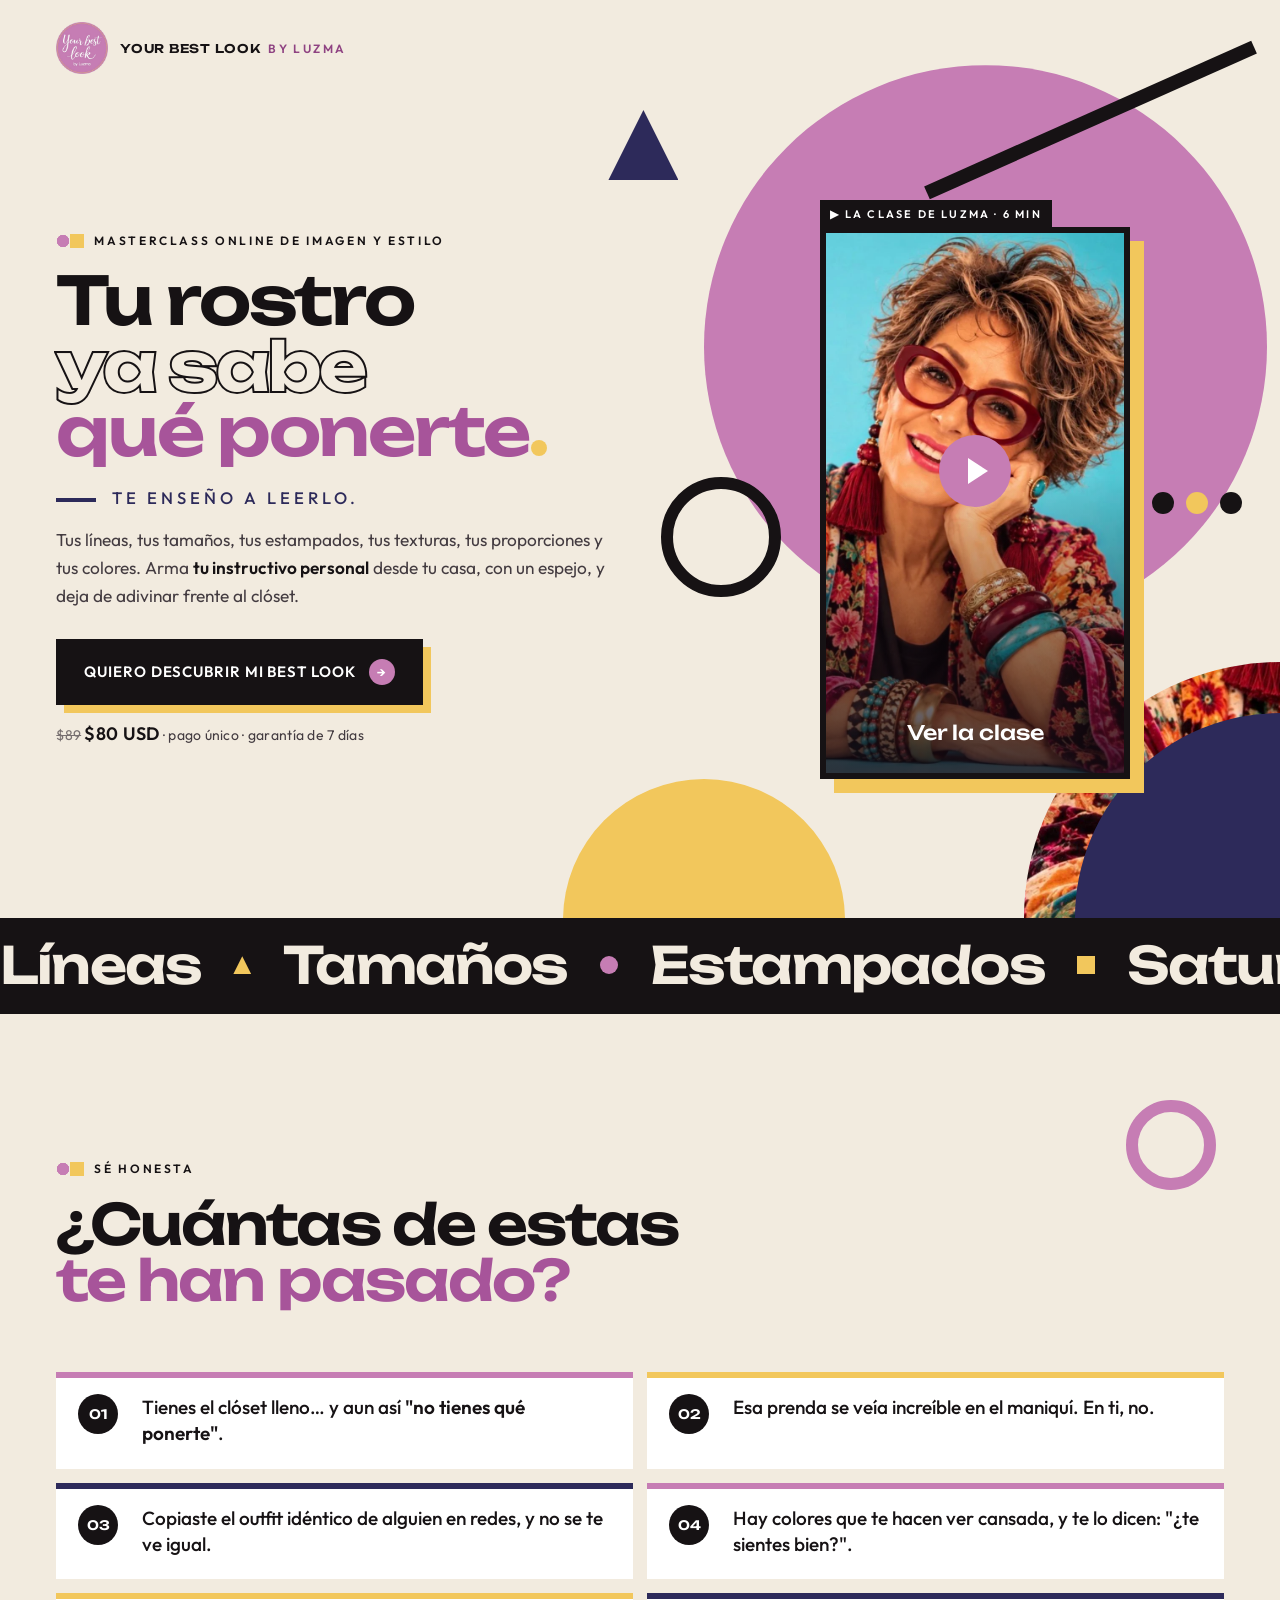
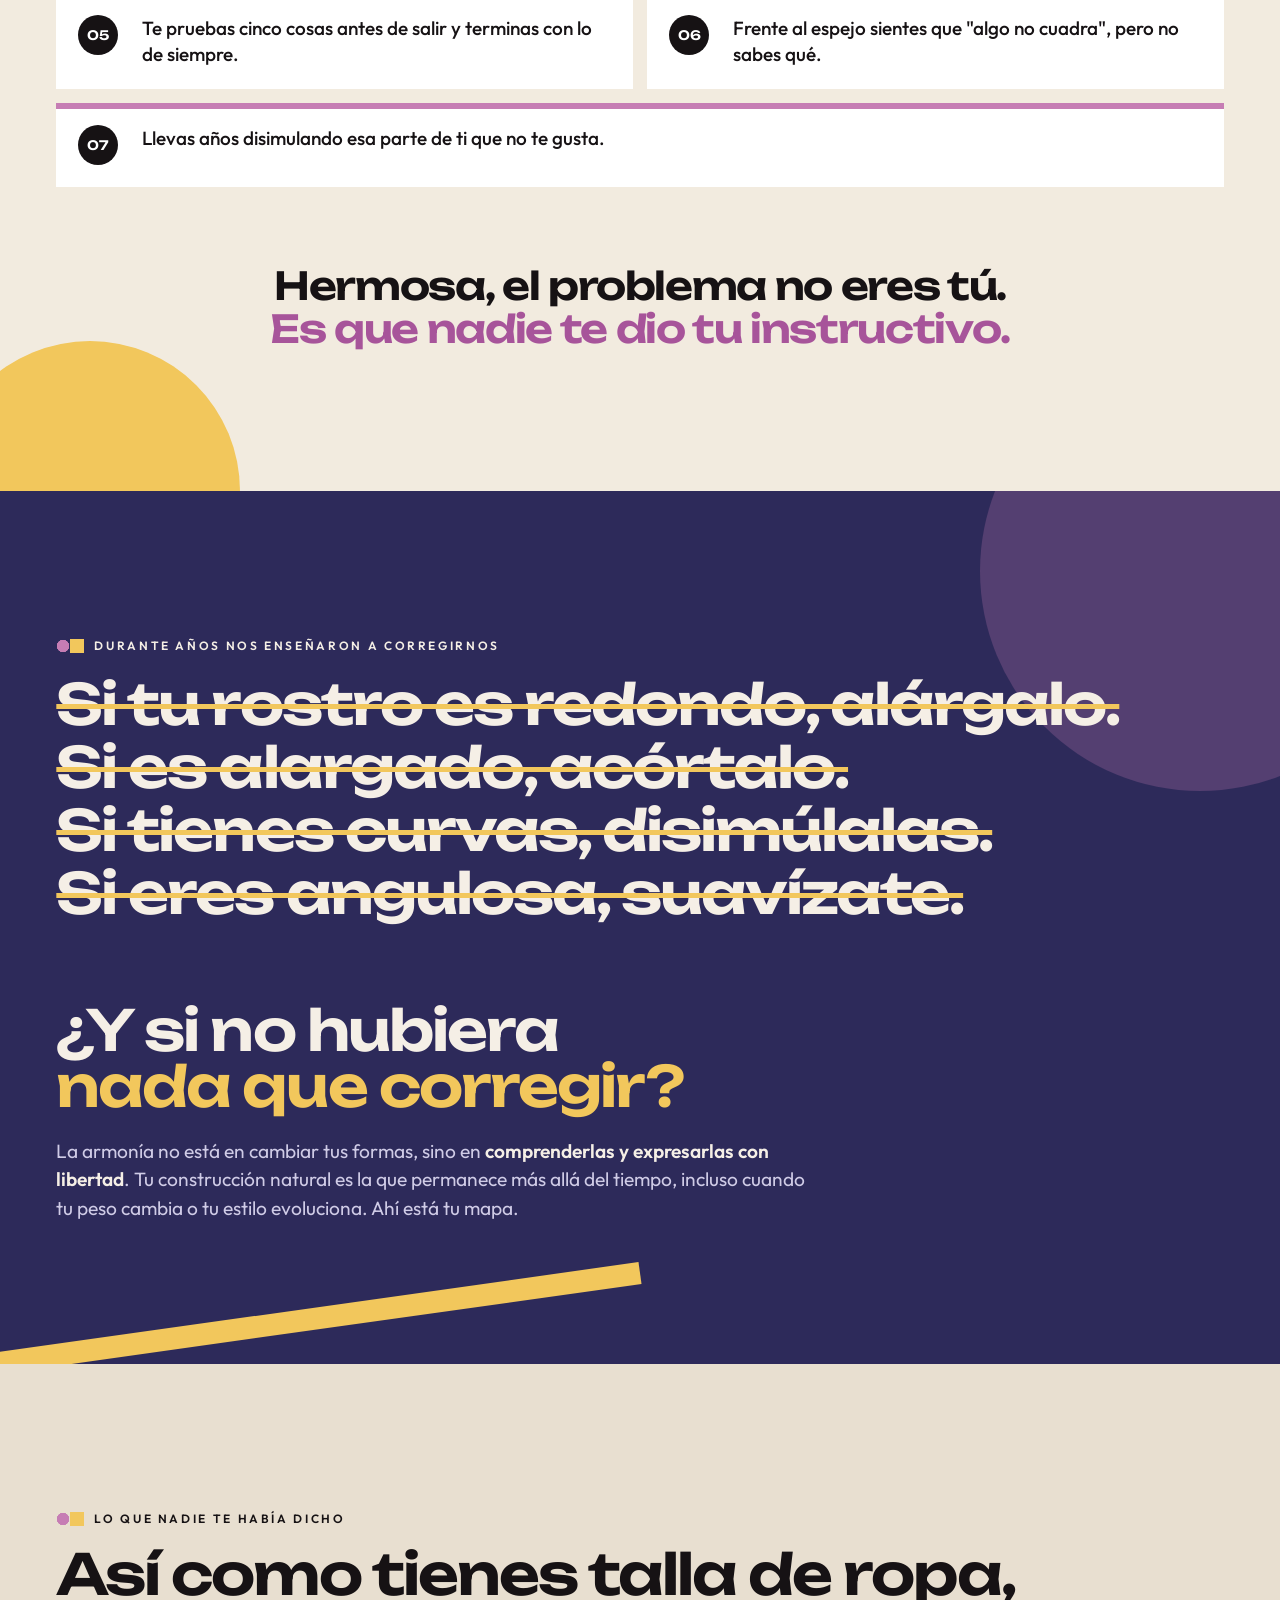
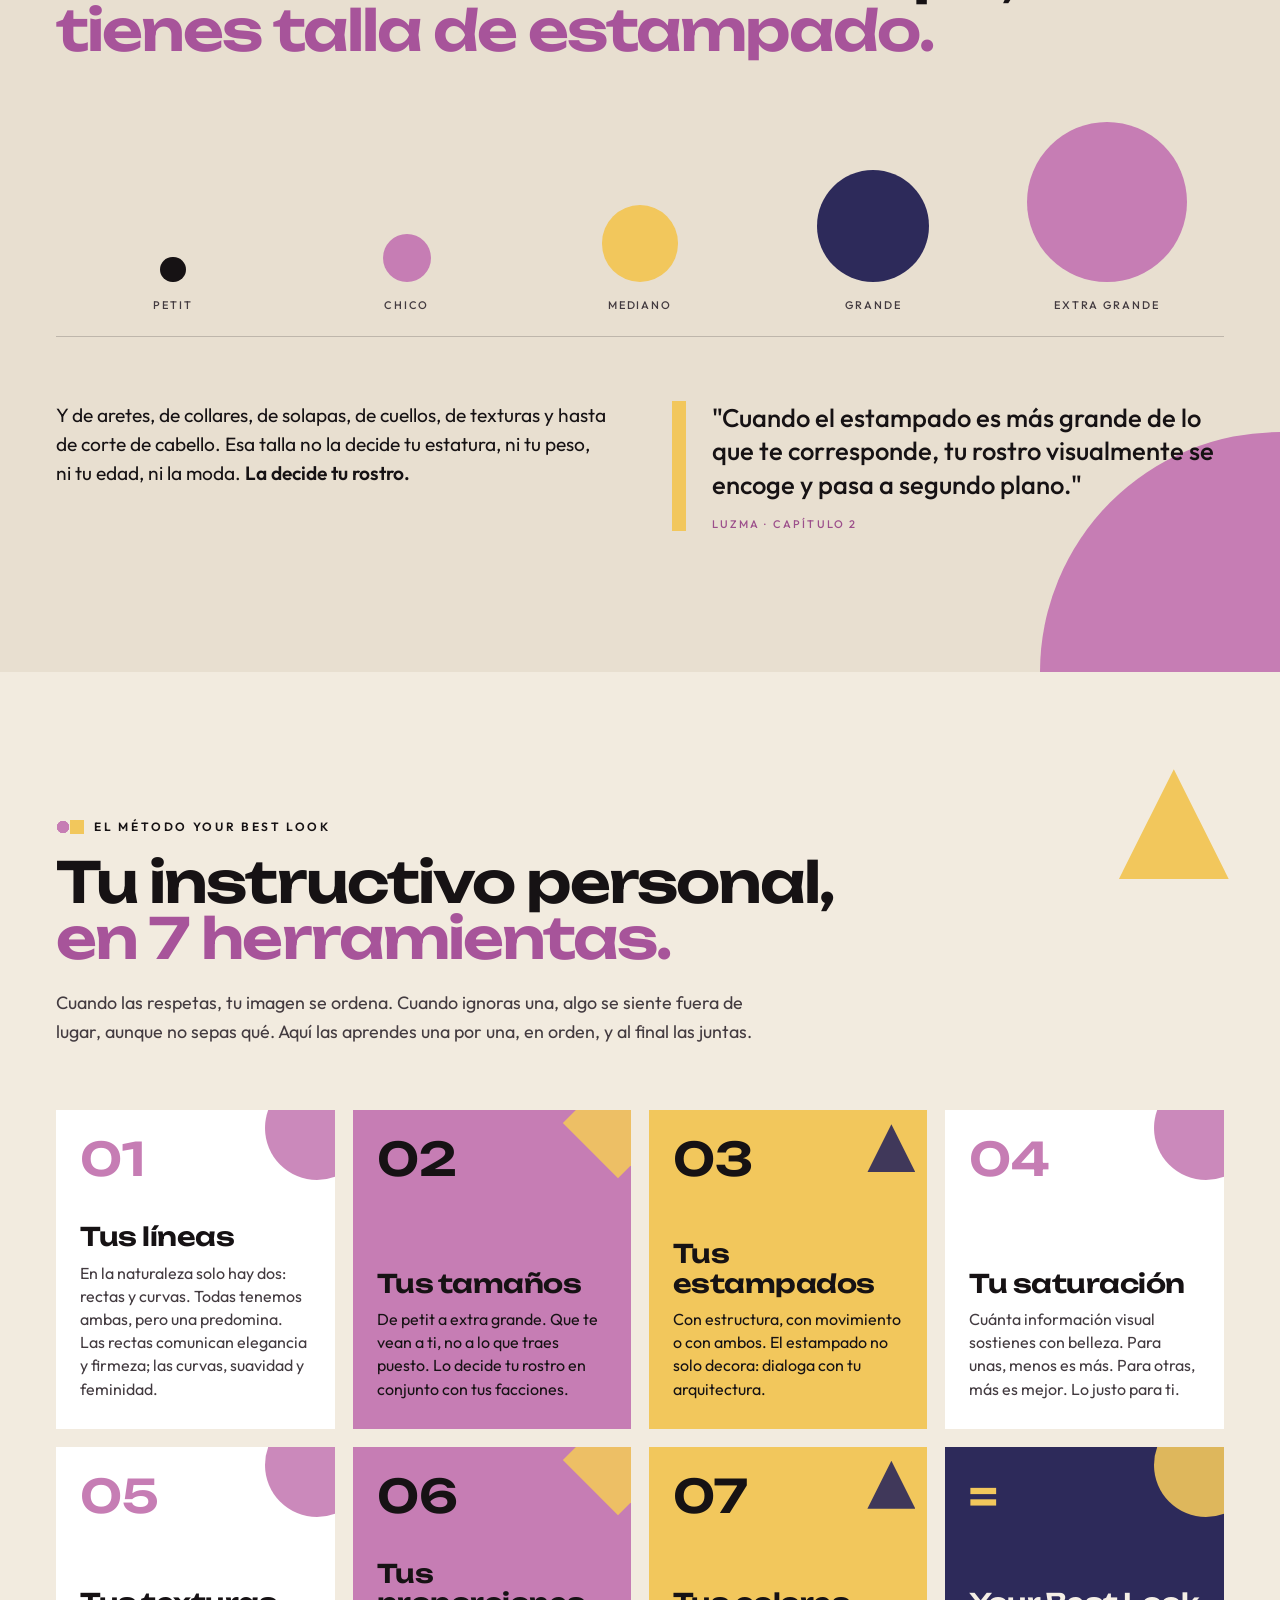
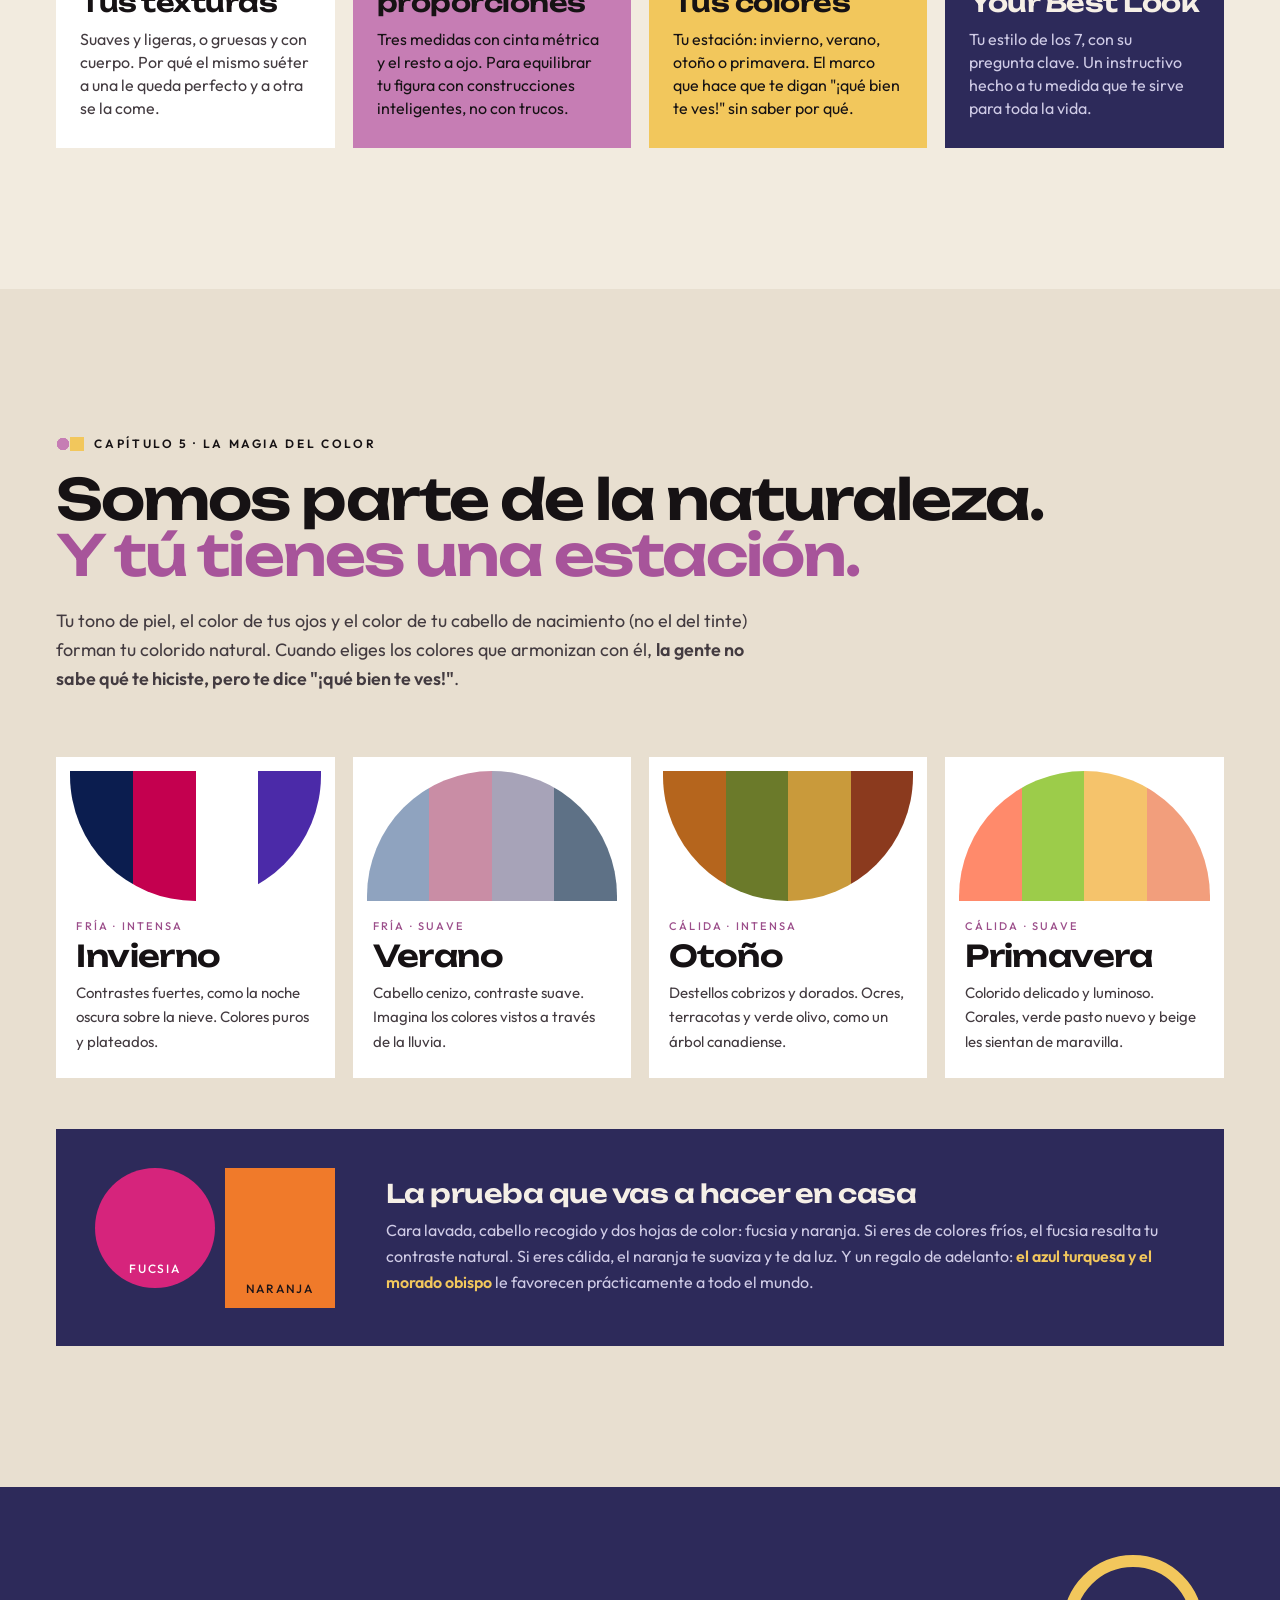
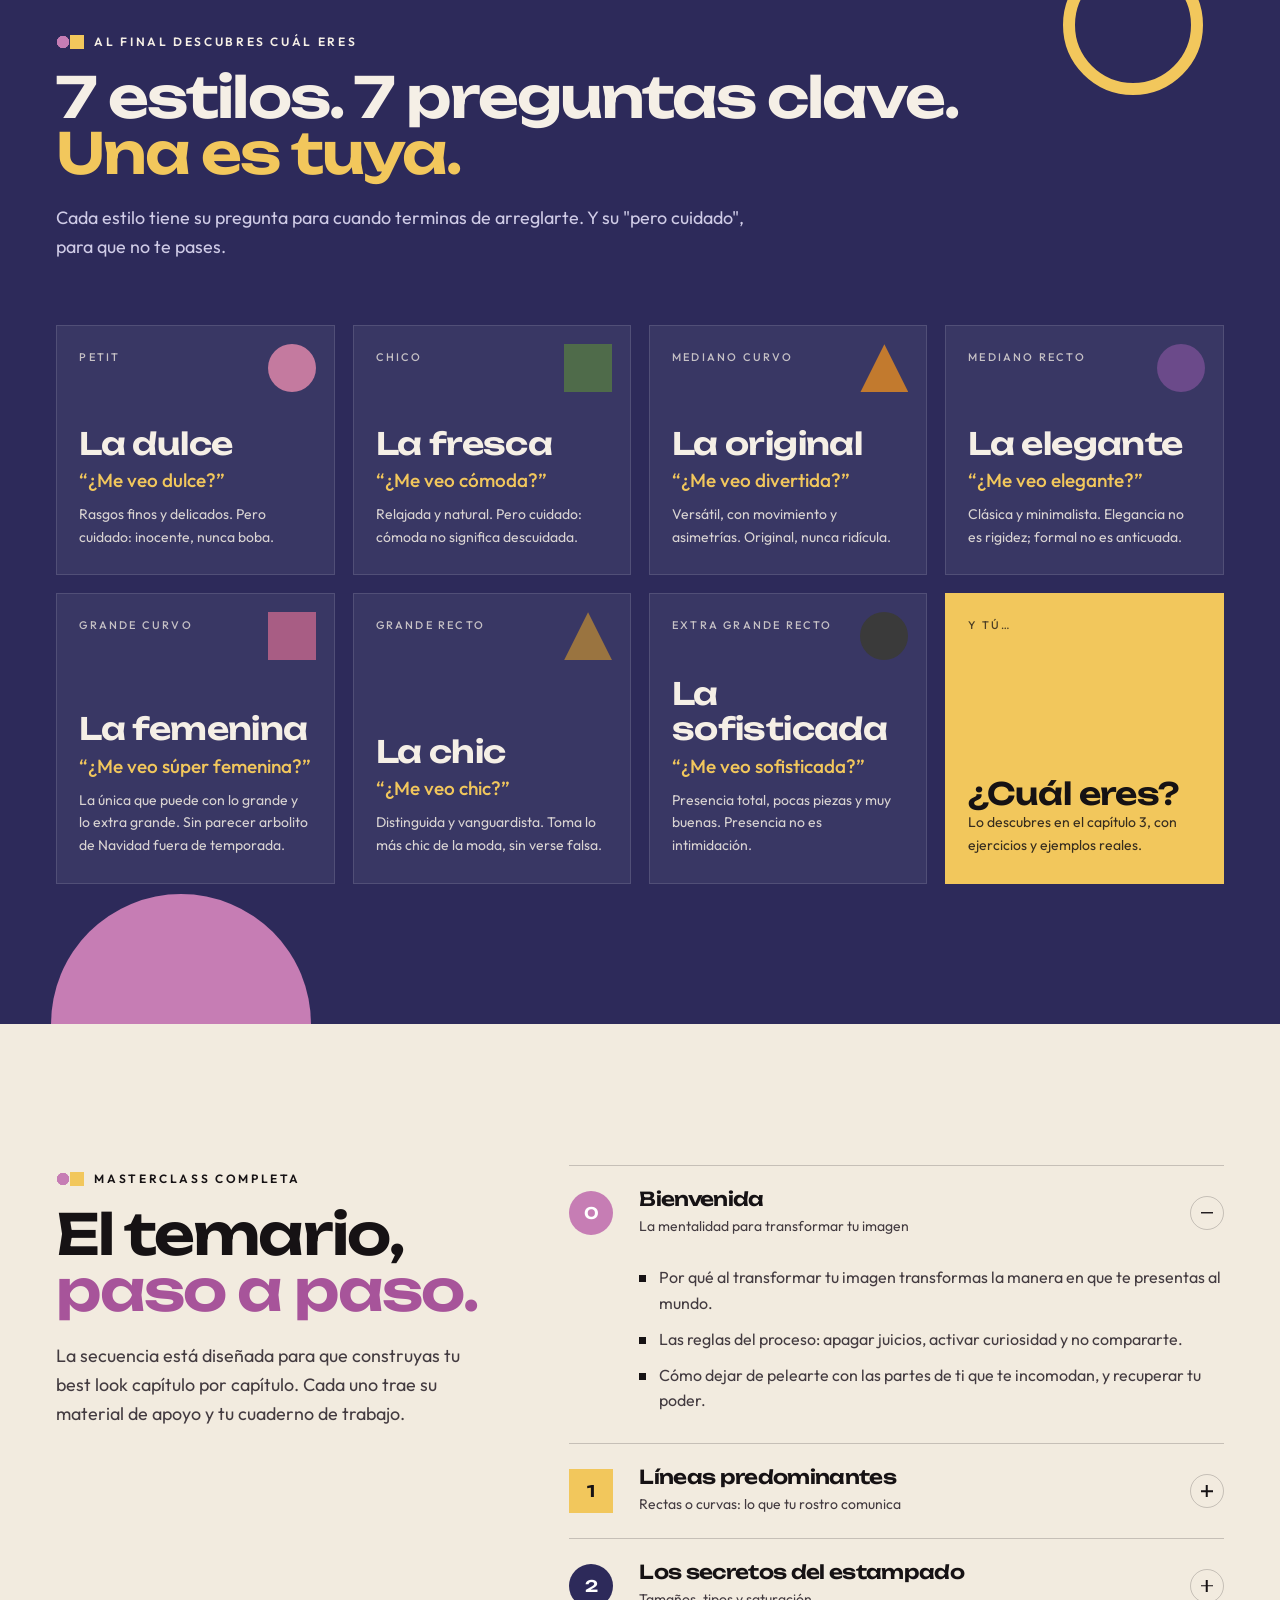
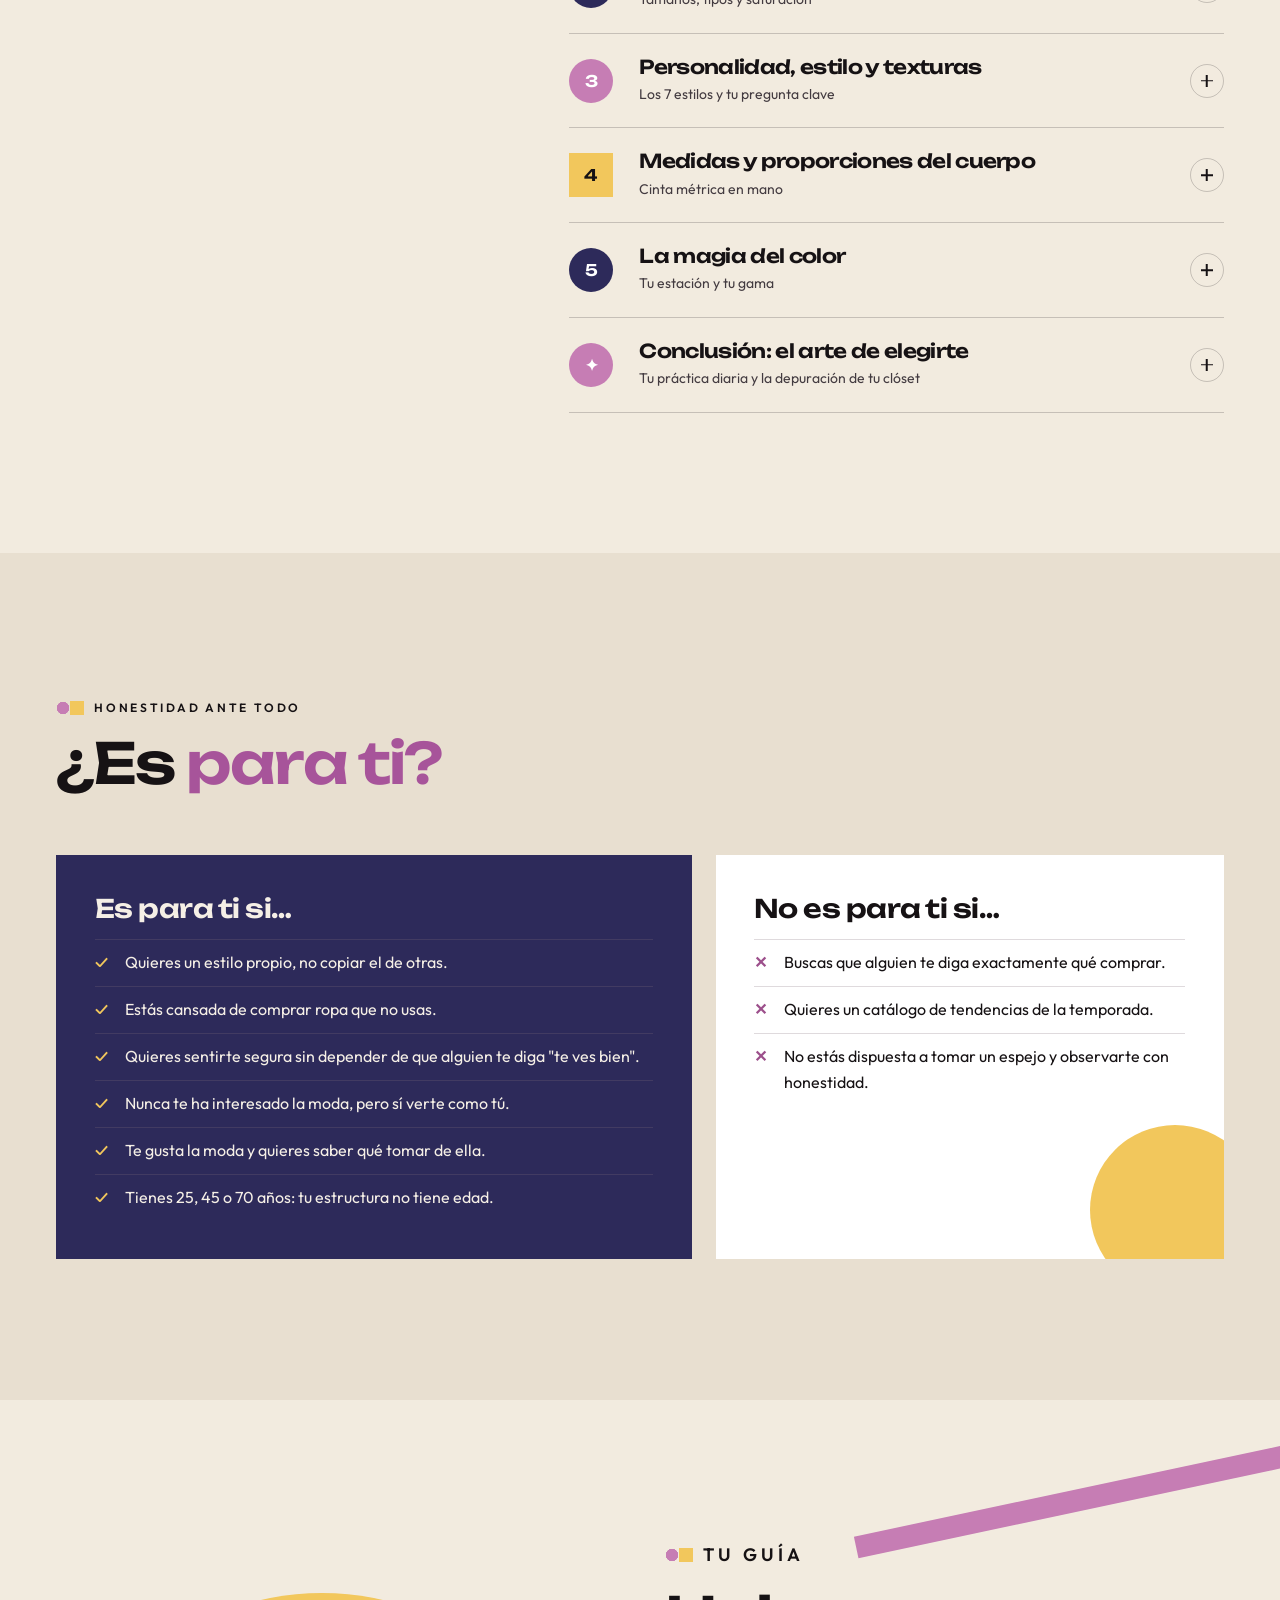
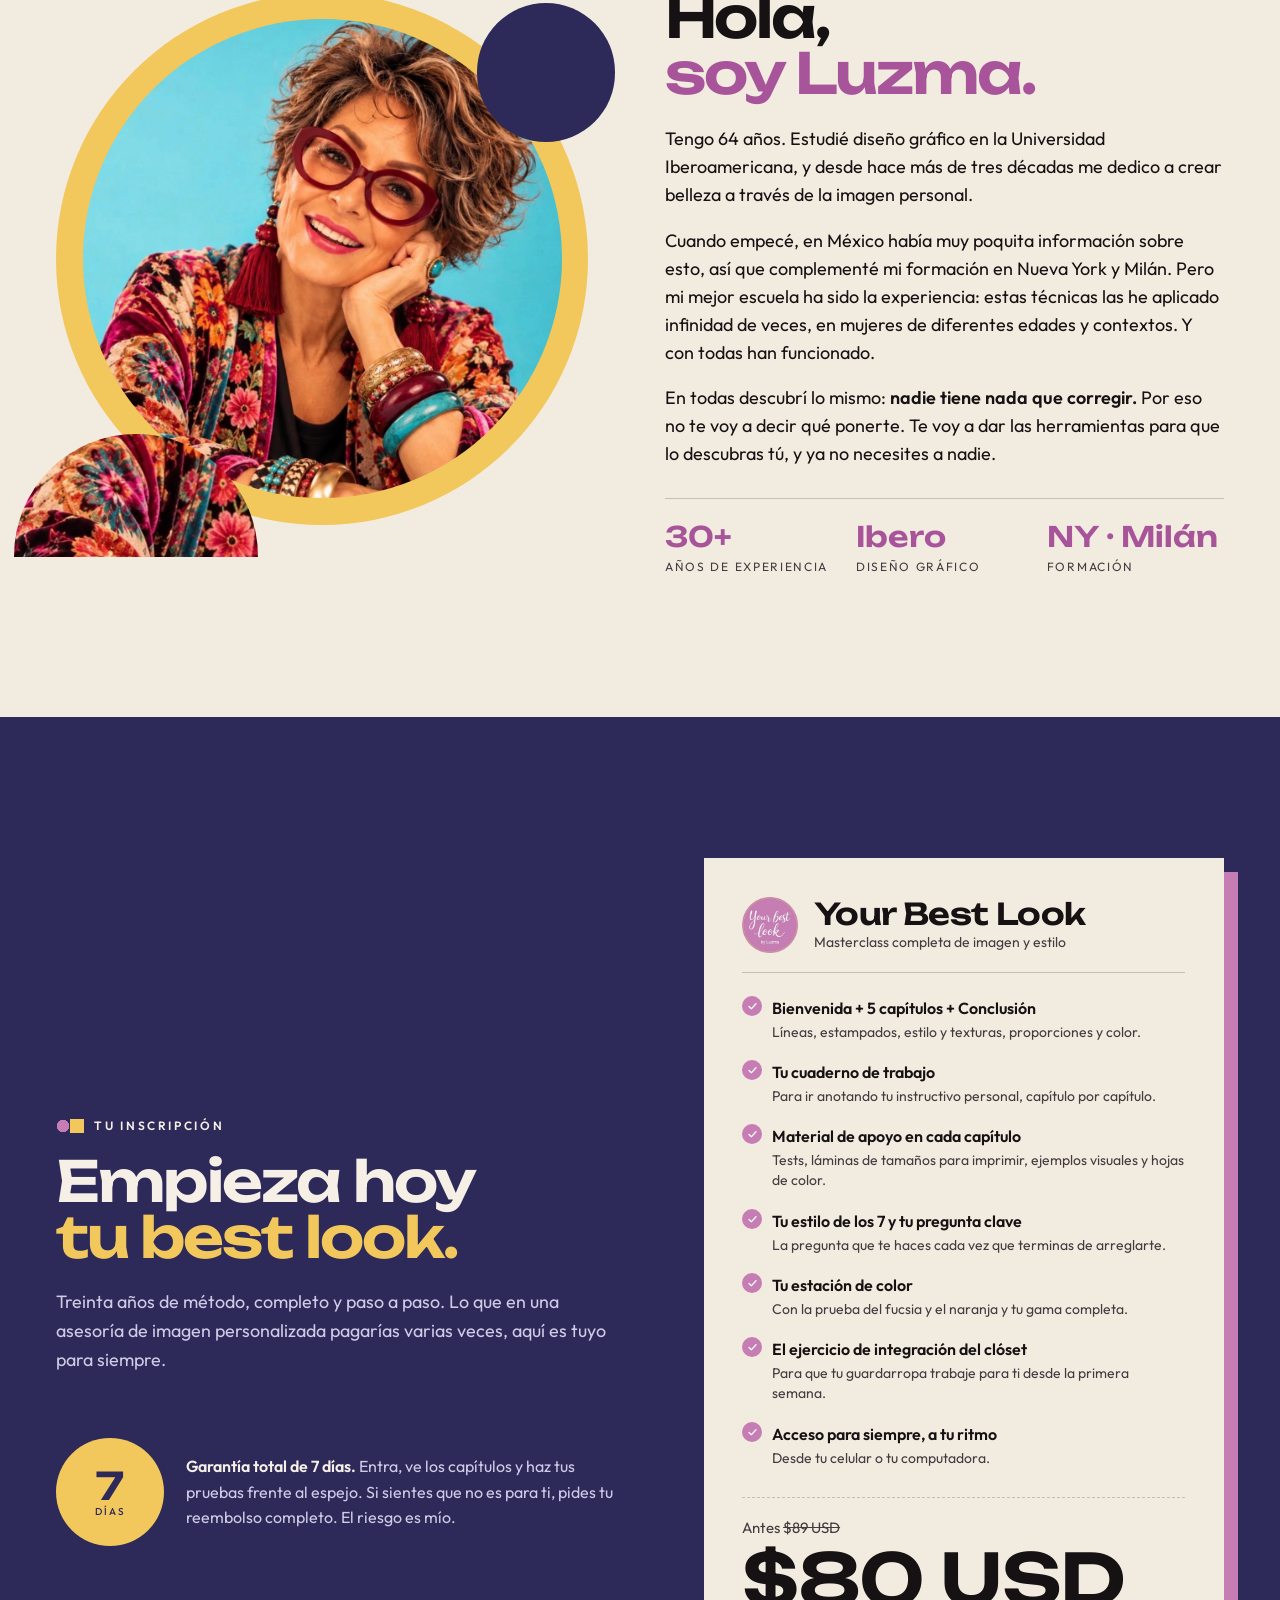
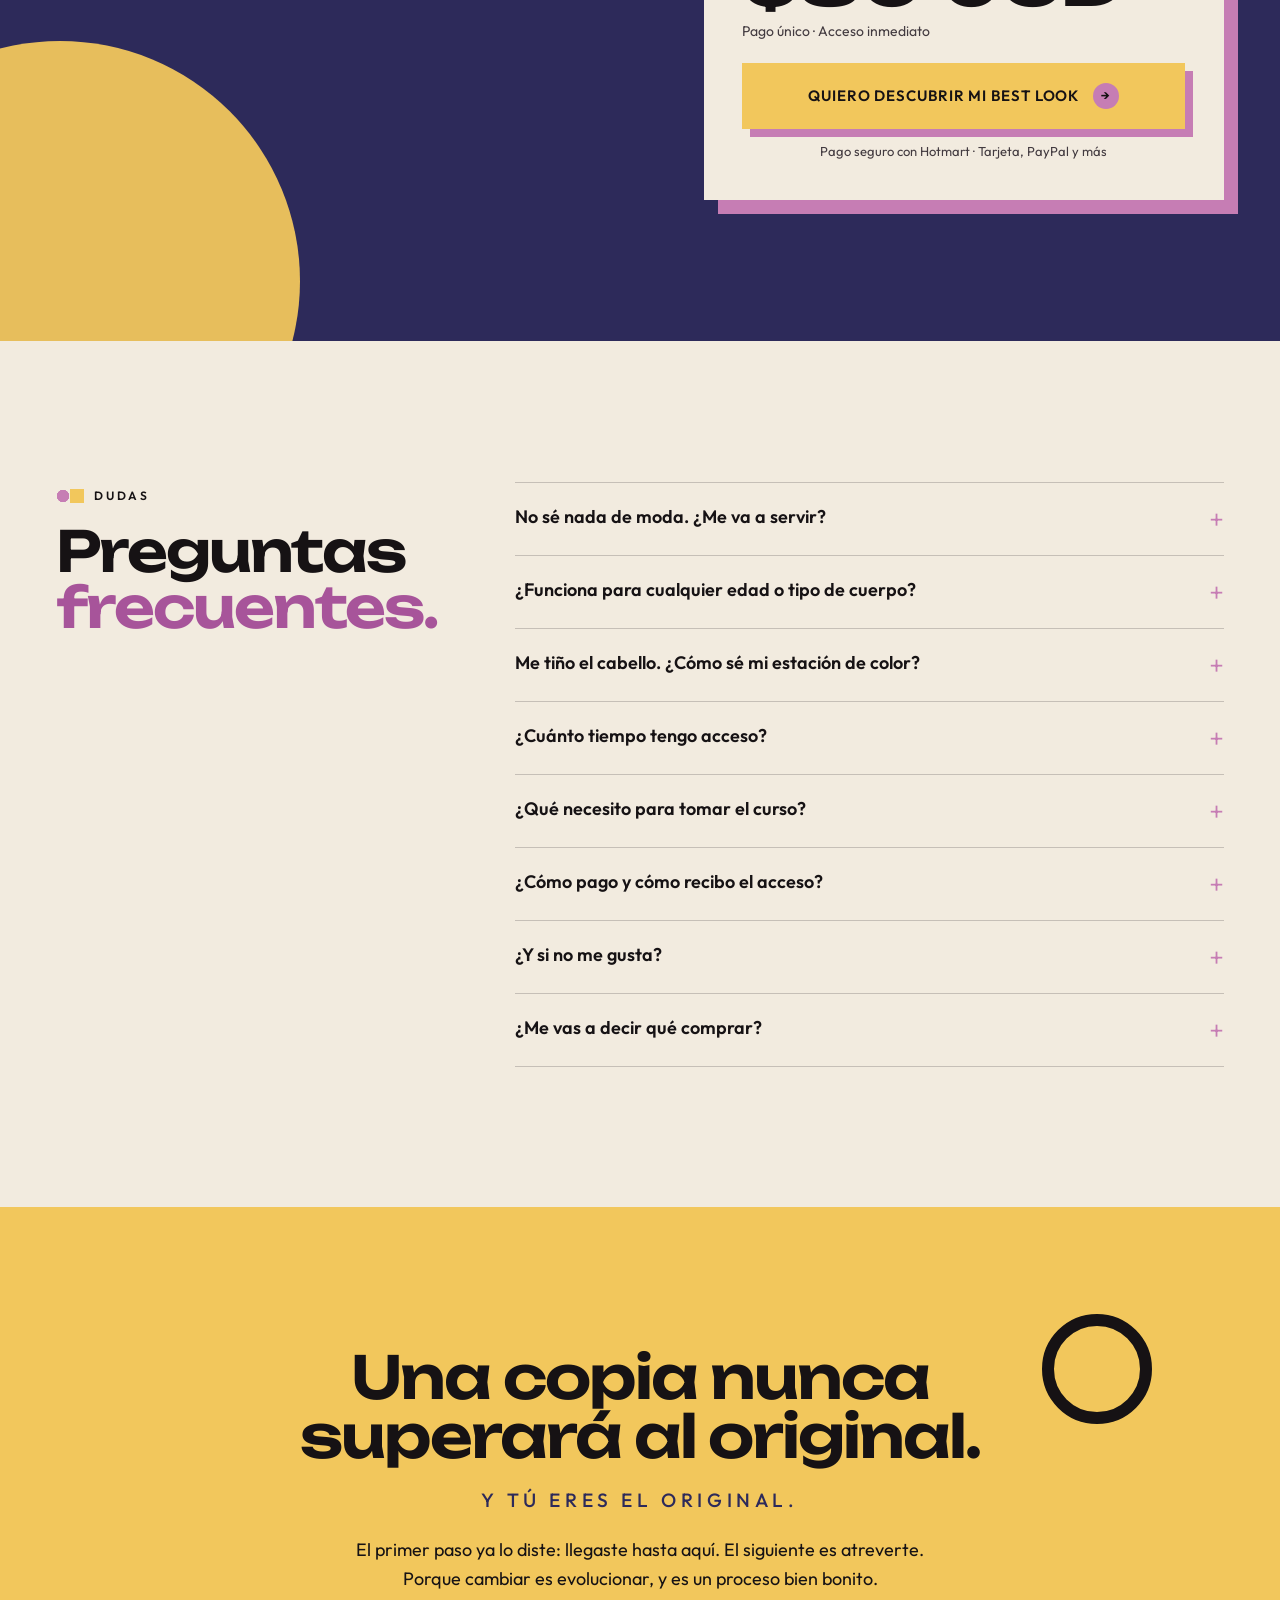
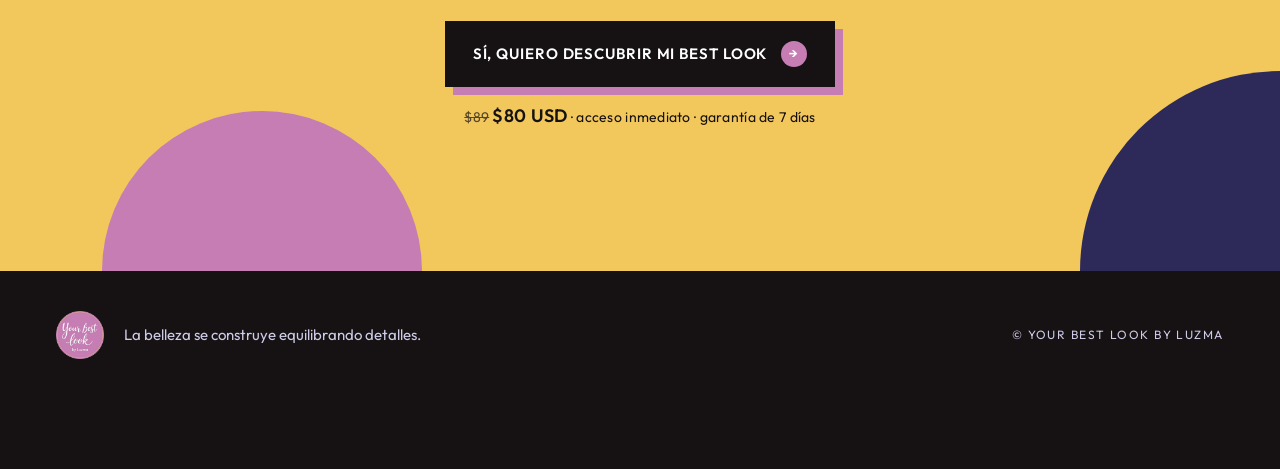
==== 1/index.html @ f37836a0 "Agregar versiones /1, /2 y /3 elegidas por la clienta Co-Authored-By: Claude Opus 5.5 <noreply@anthr" ====
<!doctype html>
<html lang="es">
<head>
<meta charset="utf-8">
<meta name="viewport" content="width=device-width,initial-scale=1">
<!-- Meta Pixel -->
<script>
!function(f,b,e,v,n,t,s){if(f.fbq)return;n=f.fbq=function(){n.callMethod?
n.callMethod.apply(n,arguments):n.queue.push(arguments)};if(!f._fbq)f._fbq=n;
n.push=n;n.loaded=!0;n.version='2.0';n.queue=[];t=b.createElement(e);t.async=!0;
t.src=v;s=b.getElementsByTagName(e)[0];s.parentNode.insertBefore(t,s)}(window,
document,'script','https://connect.facebook.net/en_US/fbevents.js');
fbq('init', '2261263981474725');
fbq('track', 'PageView');
</script>
<noscript><img height="1" width="1" style="display:none" src="https://www.facebook.com/tr?id=2261263981474725&ev=PageView&noscript=1"></noscript>
<!-- End Meta Pixel -->
<meta name="description" content="Tu rostro ya sabe qué ponerte. Aprende a leerlo con Luzma: líneas, tamaños, estampados, saturación, texturas, proporciones y color. Masterclass online · $80 USD · Garantía de 7 días.">
<meta property="og:title" content="Your Best Look by Luzma">
<meta property="og:description" content="Tu rostro ya sabe qué ponerte. Masterclass online de imagen y estilo con Luzma, 30+ años creando belleza.">
<meta property="og:image" content="https://yourbestlookbyluzma.com/shared/img/luzma-og.jpg">
<title>Your Best Look by Luzma | Masterclass online de imagen y estilo</title>
<meta name="robots" content="noindex">
<link rel="icon" type="image/png" href="../shared/favicon.png">
<meta name="theme-color" content="#f2ebdf">
<link rel="preconnect" href="https://fonts.googleapis.com"><link rel="preconnect" href="https://fonts.gstatic.com" crossorigin>
<link href="https://fonts.googleapis.com/css2?family=Outfit:wght@400;500;600&family=Unbounded:wght@400;600;800&display=swap" rel="stylesheet">
<link rel="stylesheet" href="../shared/base.css?v=1">
<link rel="stylesheet" href="theme.css?v=1">
</head>
<body class="landing t-v13 art">
<header class="hero">
<div class="hero__deco" aria-hidden="true"><span class="g-circle" data-par=".05"></span>
<span class="g-half"></span>
<span class="g-tela"></span>
<span class="g-quarter"></span>
<span class="g-bar"></span>
<span class="g-tri"></span>
<span class="g-dots"><i></i><i></i><i></i></span>
<span class="g-ring"></span></div>
<div class="wrap hero__grid">
  <div class="hero__brand"><img src="../shared/logo.png" alt="Your Best Look by Luzma" width="64" height="64"><span>Your Best Look <em>by Luzma</em></span></div>
  <div class="hero__text">
    <p class="kicker">Masterclass online de imagen y estilo</p>
    <h1><span class='l l1'>Tu rostro</span><span class='l l2'>ya sabe</span><span class='l l3'>qué ponerte<i class='dot'></i></span></h1>
    <p class="script hero__script">Te enseño a leerlo.</p>
    <p class="hero__lead">Tus líneas, tus tamaños, tus estampados, tus texturas, tus proporciones y tus colores. Arma <b>tu instructivo personal</b> desde tu casa, con un espejo, y deja de adivinar frente al clóset.</p>
    <div class="hero__cta" data-hero-cta><a class="btn " data-checkout href="#"><span>Quiero descubrir mi Best Look</span><i class="btn__arrow" aria-hidden="true">→</i></a><p class="hero__price"><s data-price-before>$89</s> <b data-price>$80 USD</b> · pago único · garantía de <span data-guarantee>7</span> días</p></div>
  </div>
  <div class="hero__media"><div class="hero__vsl"><p class="hero__vslk">▶ La clase de Luzma · 6 min</p><div class="video" data-video data-poster="../shared/img/luzma-poster.webp"></div></div></div>
</div>
</header>
<div class="marquee" aria-hidden="true"><div class="marquee__t"><span>Líneas</span><i>✦</i><span>Tamaños</span><i>✦</i><span>Estampados</span><i>✦</i><span>Saturación</span><i>✦</i><span>Texturas</span><i>✦</i><span>Proporciones</span><i>✦</i><span>Color</span><i>✦</i><span>Tu estilo</span><i>✦</i><span>Líneas</span><i>✦</i><span>Tamaños</span><i>✦</i><span>Estampados</span><i>✦</i><span>Saturación</span><i>✦</i><span>Texturas</span><i>✦</i><span>Proporciones</span><i>✦</i><span>Color</span><i>✦</i><span>Tu estilo</span><i>✦</i></div></div>

<section class="s pain">
<div class="sdeco" aria-hidden="true"><span class="g-half gh2"></span><span class="g-ring gr2"></span></div>
<div class="wrap">
<div class="sh"><p class="kicker" data-r>Sé honesta</p><h2 data-r>¿Cuántas de estas <em>te han pasado?</em></h2></div><ol class="pain__list"><li data-r><span class="n">01</span><p>Tienes el clóset lleno… y aun así <b>"no tienes qué ponerte"</b>.</p></li><li data-r><span class="n">02</span><p>Esa prenda se veía increíble en el maniquí. En ti, no.</p></li><li data-r><span class="n">03</span><p>Copiaste el outfit idéntico de alguien en redes, y no se te ve igual.</p></li><li data-r><span class="n">04</span><p>Hay colores que te hacen ver cansada, y te lo dicen: "¿te sientes bien?".</p></li><li data-r><span class="n">05</span><p>Te pruebas cinco cosas antes de salir y terminas con lo de siempre.</p></li><li data-r><span class="n">06</span><p>Frente al espejo sientes que "algo no cuadra", pero no sabes qué.</p></li><li data-r><span class="n">07</span><p>Llevas años disimulando esa parte de ti que no te gusta.</p></li></ol><p class="pain__turn" data-r>Hermosa, el problema no eres tú. <em>Es que nadie te dio tu instructivo.</em></p>
</div>
</section>
<section class="s reverse" data-tone="dark">
<div class="sdeco" aria-hidden="true"><span class="g-circle gc2"></span><span class="g-bar gb2"></span></div>
<div class="wrap">
<p class="kicker" data-r>Durante años nos enseñaron a corregirnos</p><div class="rules"><p data-r><s>Si tu rostro es redondo, alárgalo.</s></p><p data-r><s>Si es alargado, acórtalo.</s></p><p data-r><s>Si tienes curvas, disimúlalas.</s></p><p data-r><s>Si eres angulosa, suavízate.</s></p></div><div class="reverse__a"><h2 data-r>¿Y si no hubiera <em>nada que corregir?</em></h2><p data-r>La armonía no está en cambiar tus formas, sino en <b>comprenderlas y expresarlas con libertad</b>. Tu construcción natural es la que permanece más allá del tiempo, incluso cuando tu peso cambia o tu estilo evoluciona. Ahí está tu mapa.</p></div>
</div>
</section>
<section class="s idea" data-tone="alt">
<div class="sdeco" aria-hidden="true"><span class="g-quarter gq2"></span></div>
<div class="wrap">
<div class="sh"><p class="kicker" data-r>Lo que nadie te había dicho</p><h2 data-r>Así como tienes talla de ropa, <em>tienes talla de estampado.</em></h2></div><div class="sizes" data-r aria-hidden="true"><div class="size"><i style="--s:0.16"></i><span>Petit</span></div><div class="size"><i style="--s:0.3"></i><span>Chico</span></div><div class="size"><i style="--s:0.48"></i><span>Mediano</span></div><div class="size"><i style="--s:0.7"></i><span>Grande</span></div><div class="size"><i style="--s:1"></i><span>Extra grande</span></div></div><div class="idea__grid"><p data-r>Y de aretes, de collares, de solapas, de cuellos, de texturas y hasta de corte de cabello. Esa talla no la decide tu estatura, ni tu peso, ni tu edad, ni la moda. <b>La decide tu rostro.</b></p><blockquote data-r>"Cuando el estampado es más grande de lo que te corresponde, tu rostro visualmente se encoge y pasa a segundo plano."<cite>Luzma · Capítulo 2</cite></blockquote></div>
</div>
</section>
<section class="s tools">
<div class="sdeco" aria-hidden="true"><span class="g-tri gt2"></span></div>
<div class="wrap">
<div class="sh"><p class="kicker" data-r>El método Your Best Look</p><h2 data-r>Tu instructivo personal, <em>en 7 herramientas.</em></h2><p class="lead" data-r>Cuando las respetas, tu imagen se ordena. Cuando ignoras una, algo se siente fuera de lugar, aunque no sepas qué. Aquí las aprendes una por una, en orden, y al final las juntas.</p></div><ol class="tools__list"><li data-r><span class="n">01</span><h3>Tus líneas</h3><p>En la naturaleza solo hay dos: rectas y curvas. Todas tenemos ambas, pero una predomina. Las rectas comunican elegancia y firmeza; las curvas, suavidad y feminidad.</p></li><li data-r><span class="n">02</span><h3>Tus tamaños</h3><p>De petit a extra grande. Que te vean a ti, no a lo que traes puesto. Lo decide tu rostro en conjunto con tus facciones.</p></li><li data-r><span class="n">03</span><h3>Tus estampados</h3><p>Con estructura, con movimiento o con ambos. El estampado no solo decora: dialoga con tu arquitectura.</p></li><li data-r><span class="n">04</span><h3>Tu saturación</h3><p>Cuánta información visual sostienes con belleza. Para unas, menos es más. Para otras, más es mejor. Lo justo para ti.</p></li><li data-r><span class="n">05</span><h3>Tus texturas</h3><p>Suaves y ligeras, o gruesas y con cuerpo. Por qué el mismo suéter a una le queda perfecto y a otra se la come.</p></li><li data-r><span class="n">06</span><h3>Tus proporciones</h3><p>Tres medidas con cinta métrica y el resto a ojo. Para equilibrar tu figura con construcciones inteligentes, no con trucos.</p></li><li data-r><span class="n">07</span><h3>Tus colores</h3><p>Tu estación: invierno, verano, otoño o primavera. El marco que hace que te digan "¡qué bien te ves!" sin saber por qué.</p></li><li class="tools__sum" data-r><span class="n">=</span><h3>Your Best Look</h3><p>Tu estilo de los 7, con su pregunta clave. Un instructivo hecho a tu medida que te sirve para toda la vida.</p></li></ol>
</div>
</section>
<section class="s color" data-tone="alt">
<div class="wrap">
<div class="sh"><p class="kicker" data-r>Capítulo 5 · La magia del color</p><h2 data-r>Somos parte de la naturaleza. <em>Y tú tienes una estación.</em></h2><p class="lead" data-r>Tu tono de piel, el color de tus ojos y el color de tu cabello de nacimiento (no el del tinte) forman tu colorido natural. Cuando eliges los colores que armonizan con él, <b>la gente no sabe qué te hiciste, pero te dice "¡qué bien te ves!"</b>.</p></div><div class="seasons"><article class="season" data-r><div class="season__sw"><i style=--c:#0b1d4f></i><i style=--c:#c4004f></i><i style=--c:#ffffff></i><i style=--c:#4b2aa8></i></div><p class="season__k">Fría · intensa</p><h3>Invierno</h3><p>Contrastes fuertes, como la noche oscura sobre la nieve. Colores puros y plateados.</p></article><article class="season" data-r><div class="season__sw"><i style=--c:#8fa3bf></i><i style=--c:#c98da5></i><i style=--c:#a7a3b8></i><i style=--c:#5e7186></i></div><p class="season__k">Fría · suave</p><h3>Verano</h3><p>Cabello cenizo, contraste suave. Imagina los colores vistos a través de la lluvia.</p></article><article class="season" data-r><div class="season__sw"><i style=--c:#b5651d></i><i style=--c:#6b7a2a></i><i style=--c:#c99a3b></i><i style=--c:#8b3a1e></i></div><p class="season__k">Cálida · intensa</p><h3>Otoño</h3><p>Destellos cobrizos y dorados. Ocres, terracotas y verde olivo, como un árbol canadiense.</p></article><article class="season" data-r><div class="season__sw"><i style=--c:#ff8a6b></i><i style=--c:#9ccc4a></i><i style=--c:#f5c36b></i><i style=--c:#f29e7c></i></div><p class="season__k">Cálida · suave</p><h3>Primavera</h3><p>Colorido delicado y luminoso. Corales, verde pasto nuevo y beige les sientan de maravilla.</p></article></div><div class="fx" data-r><div class="fx__sw" aria-hidden="true"><span>Fucsia</span><span>Naranja</span></div><div><h3>La prueba que vas a hacer en casa</h3><p>Cara lavada, cabello recogido y dos hojas de color: fucsia y naranja. Si eres de colores fríos, el fucsia resalta tu contraste natural. Si eres cálida, el naranja te suaviza y te da luz. Y un regalo de adelanto: <b>el azul turquesa y el morado obispo</b> le favorecen prácticamente a todo el mundo.</p></div></div>
</div>
</section>
<section class="s styles" data-tone="dark">
<div class="sdeco" aria-hidden="true"><span class="g-ring gr3"></span><span class="g-half gh3"></span></div>
<div class="wrap">
<div class="sh"><p class="kicker" data-r>Al final descubres cuál eres</p><h2 data-r>7 estilos. 7 preguntas clave. <em>Una es tuya.</em></h2><p class="lead" data-r>Cada estilo tiene su pregunta para cuando terminas de arreglarte. Y su "pero cuidado", para que no te pases.</p></div><div class="styles__grid"><article class="style" data-r style="--c:#c47a9f"><p class="style__k">Petit</p><h3>La dulce</h3><q>¿Me veo dulce?</q><p>Rasgos finos y delicados. Pero cuidado: inocente, nunca boba.</p></article><article class="style" data-r style="--c:#4f6b4a"><p class="style__k">Chico</p><h3>La fresca</h3><q>¿Me veo cómoda?</q><p>Relajada y natural. Pero cuidado: cómoda no significa descuidada.</p></article><article class="style" data-r style="--c:#c27a2e"><p class="style__k">Mediano curvo</p><h3>La original</h3><q>¿Me veo divertida?</q><p>Versátil, con movimiento y asimetrías. Original, nunca ridícula.</p></article><article class="style" data-r style="--c:#6b4a8a"><p class="style__k">Mediano recto</p><h3>La elegante</h3><q>¿Me veo elegante?</q><p>Clásica y minimalista. Elegancia no es rigidez; formal no es anticuada.</p></article><article class="style" data-r style="--c:#a85d84"><p class="style__k">Grande curvo</p><h3>La femenina</h3><q>¿Me veo súper femenina?</q><p>La única que puede con lo grande y lo extra grande. Sin parecer arbolito de Navidad fuera de temporada.</p></article><article class="style" data-r style="--c:#9a7440"><p class="style__k">Grande recto</p><h3>La chic</h3><q>¿Me veo chic?</q><p>Distinguida y vanguardista. Toma lo más chic de la moda, sin verse falsa.</p></article><article class="style" data-r style="--c:#3a3a3a"><p class="style__k">Extra grande recto</p><h3>La sofisticada</h3><q>¿Me veo sofisticada?</q><p>Presencia total, pocas piezas y muy buenas. Presencia no es intimidación.</p></article><article class="style style--you" data-r><p class="style__k">Y tú…</p><h3>¿Cuál eres?</h3><p>Lo descubres en el capítulo 3, con ejercicios y ejemplos reales.</p></article></div>
</div>
</section>
<section class="s syllabus">
<div class="wrap">
<div class="syllabus__grid"><div class="sh"><p class="kicker" data-r>Masterclass completa</p><h2 data-r>El temario, <em>paso a paso.</em></h2><p class="lead" data-r>La secuencia está diseñada para que construyas tu best look capítulo por capítulo. Cada uno trae su material de apoyo y tu cuaderno de trabajo.</p></div><div class="chapters"><details class="ch" data-r open><summary><span class="ch__n">0</span><span class="ch__t"><b>Bienvenida</b><small>La mentalidad para transformar tu imagen</small></span><span class="ch__plus" aria-hidden="true"></span></summary><ul><li>Por qué al transformar tu imagen transformas la manera en que te presentas al mundo.</li><li>Las reglas del proceso: apagar juicios, activar curiosidad y no compararte.</li><li>Cómo dejar de pelearte con las partes de ti que te incomodan, y recuperar tu poder.</li></ul></details><details class="ch" data-r><summary><span class="ch__n">1</span><span class="ch__t"><b>Líneas predominantes</b><small>Rectas o curvas: lo que tu rostro comunica</small></span><span class="ch__plus" aria-hidden="true"></span></summary><ul><li>El test del espejo: cabello recogido y observación sin juicios.</li><li>Cómo leer tu frente, cejas, nariz, pómulos, labios y mandíbula.</li><li>Lo que revelan tus hombros y tu muñeca.</li><li>Los tipos de rostro y por qué el tamaño cambia todo.</li><li>Qué te conviene realzar, elegancia o feminidad, en ropa, zapatos, bolsos, collares y gafas.</li></ul></details><details class="ch" data-r><summary><span class="ch__n">2</span><span class="ch__t"><b>Los secretos del estampado</b><small>Tamaños, tipos y saturación</small></span><span class="ch__plus" aria-hidden="true"></span></summary><ul><li>Los mitos que te alejan de tu estampado ideal (no, no depende de tu altura ni de tu cuerpo).</li><li>Secreto 1: tu tamaño, de petit a extra grande, con la prueba de los lunares.</li><li>Secreto 2: estampados con estructura, con movimiento o con ambos.</li><li>Secreto 3: la saturación, desde estoperoles y flecos hasta encaje, pedrería y volantes.</li><li>Cómo enmarcar tu rostro con aretes, collares, solapas, cuellos y cortes de cabello.</li></ul></details><details class="ch" data-r><summary><span class="ch__n">3</span><span class="ch__t"><b>Personalidad, estilo y texturas</b><small>Los 7 estilos y tu pregunta clave</small></span><span class="ch__plus" aria-hidden="true"></span></summary><ul><li>Personalidad no es lo mismo que estilo: cómo conectar quién eres con lo que usas.</li><li>Los 7 estilos, del petit al extra grande recto, con su pregunta clave y su "pero cuidado".</li><li>Qué texturas te favorecen, y cómo vestirte en frío y en calor sin perder estilo.</li><li>Ejercicios de análisis con ejemplos reales.</li></ul></details><details class="ch" data-r><summary><span class="ch__n">4</span><span class="ch__t"><b>Medidas y proporciones del cuerpo</b><small>Cinta métrica en mano</small></span><span class="ch__plus" aria-hidden="true"></span></summary><ul><li>Cómo medir tu estatura, hombros y caderas con precisión.</li><li>Cómo leer cuello, busto, brazos, cintura, talle, abdomen, glúteos y piernas frente al espejo.</li><li>Las siluetas H, 8, X, O, A, V e I.</li><li>Líneas verticales, horizontales y diagonales: cómo usarlas para equilibrar tu figura.</li></ul></details><details class="ch" data-r><summary><span class="ch__n">5</span><span class="ch__t"><b>La magia del color</b><small>Tu estación y tu gama</small></span><span class="ch__plus" aria-hidden="true"></span></summary><ul><li>Cómo el color afecta tu ánimo, tu energía y lo que comunicas.</li><li>Colores fríos y cálidos, y los dos colores universales.</li><li>Las 4 estaciones: invierno, verano, otoño y primavera.</li><li>La prueba del fucsia y el naranja (y el truco de la selfie).</li><li>Cómo elegir el tinte de tu cabello sin apagarte.</li></ul></details><details class="ch" data-r><summary><span class="ch__n">✦</span><span class="ch__t"><b>Conclusión: el arte de elegirte</b><small>Tu práctica diaria y la depuración de tu clóset</small></span><span class="ch__plus" aria-hidden="true"></span></summary><ul><li>Tu práctica diaria: dos técnicas al día, vayas al súper, al gimnasio o te quedes en casa.</li><li>El ejercicio de integración: revisa tu guardarropa con la nueva lupa, deja ir lo que no te suma y crea combinaciones nuevas.</li><li>La regla del 50% para no tirar estampados que sí te funcionan.</li></ul></details></div></div>
</div>
</section>
<section class="s fit" data-tone="alt">
<div class="wrap">
<div class="sh"><p class="kicker" data-r>Honestidad ante todo</p><h2 data-r>¿Es <em>para ti?</em></h2></div><div class="fit__grid"><div class="fit__yes" data-r><h3>Es para ti si…</h3><ul><li>Quieres un estilo propio, no copiar el de otras.</li><li>Estás cansada de comprar ropa que no usas.</li><li>Quieres sentirte segura sin depender de que alguien te diga "te ves bien".</li><li>Nunca te ha interesado la moda, pero sí verte como tú.</li><li>Te gusta la moda y quieres saber qué tomar de ella.</li><li>Tienes 25, 45 o 70 años: tu estructura no tiene edad.</li></ul></div><div class="fit__no" data-r><h3>No es para ti si…</h3><ul><li>Buscas que alguien te diga exactamente qué comprar.</li><li>Quieres un catálogo de tendencias de la temporada.</li><li>No estás dispuesta a tomar un espejo y observarte con honestidad.</li></ul></div></div>
</div>
</section>
<section class="s luzma">
<div class="sdeco" aria-hidden="true"><span class="g-bar gb3"></span></div>
<div class="wrap">
<div class="luzma__grid"><figure class="luzma__photo" data-r><img src="../shared/img/luzma-color.webp" alt="Luzma, asesora de imagen" loading="lazy"></figure><div class="luzma__copy"><p class="kicker" data-r>Tu guía</p><h2 data-r>Hola, <em>soy Luzma.</em></h2><p data-r>Tengo 64 años. Estudié diseño gráfico en la Universidad Iberoamericana, y desde hace más de tres décadas me dedico a crear belleza a través de la imagen personal.</p><p data-r>Cuando empecé, en México había muy poquita información sobre esto, así que complementé mi formación en Nueva York y Milán. Pero mi mejor escuela ha sido la experiencia: estas técnicas las he aplicado infinidad de veces, en mujeres de diferentes edades y contextos. Y con todas han funcionado.</p><p data-r>En todas descubrí lo mismo: <b>nadie tiene nada que corregir.</b> Por eso no te voy a decir qué ponerte. Te voy a dar las herramientas para que lo descubras tú, y ya no necesites a nadie.</p><dl class="creds" data-r><div><dt>30+</dt><dd>años de experiencia</dd></div><div><dt>Ibero</dt><dd>diseño gráfico</dd></div><div><dt>NY · Milán</dt><dd>formación</dd></div></dl></div></div>
</div>
</section>
<section class="s offer" data-tone="dark">
<div class="sdeco" aria-hidden="true"><span class="g-circle gc3"></span></div>
<div class="wrap">
<div class="offer__grid"><div class="offer__intro"><div class="sh"><p class="kicker" data-r>Tu inscripción</p><h2 data-r>Empieza hoy <em>tu best look.</em></h2><p class="lead" data-r>Treinta años de método, completo y paso a paso. Lo que en una asesoría de imagen personalizada pagarías varias veces, aquí es tuyo para siempre.</p></div><div class="guarantee" data-r><div class="seal"><b><span data-guarantee>7</span></b><small>días</small></div><p><strong>Garantía total de <span data-guarantee>7</span> días.</strong> Entra, ve los capítulos y haz tus pruebas frente al espejo. Si sientes que no es para ti, pides tu reembolso completo. El riesgo es mío.</p></div></div><div class="card" id="inscribete" data-r><div class="card__top"><img src="../shared/logo.png" alt="" width="64" height="64"><div><h3>Your Best Look</h3><p>Masterclass completa de imagen y estilo</p></div></div><ul class="stack"><li><b>Bienvenida + 5 capítulos + Conclusión</b><span>Líneas, estampados, estilo y texturas, proporciones y color.</span></li><li><b>Tu cuaderno de trabajo</b><span>Para ir anotando tu instructivo personal, capítulo por capítulo.</span></li><li><b>Material de apoyo en cada capítulo</b><span>Tests, láminas de tamaños para imprimir, ejemplos visuales y hojas de color.</span></li><li><b>Tu estilo de los 7 y tu pregunta clave</b><span>La pregunta que te haces cada vez que terminas de arreglarte.</span></li><li><b>Tu estación de color</b><span>Con la prueba del fucsia y el naranja y tu gama completa.</span></li><li><b>El ejercicio de integración del clóset</b><span>Para que tu guardarropa trabaje para ti desde la primera semana.</span></li><li><b>Acceso para siempre, a tu ritmo</b><span>Desde tu celular o tu computadora.</span></li></ul><div class="price"><span class="was">Antes <s data-price-before>$89 USD</s></span><span class="amt" data-price>$80 USD</span><span class="note">Pago único · Acceso inmediato</span></div><a class="btn btn--block" data-checkout href="#"><span>Quiero descubrir mi Best Look</span><i class="btn__arrow" aria-hidden="true">→</i></a><p class="micro">Pago seguro con Hotmart · Tarjeta, PayPal y más</p></div></div>
</div>
</section>
<section class="s faq">
<div class="wrap">
<div class="faq__grid"><div class="sh"><p class="kicker" data-r>Dudas</p><h2 data-r>Preguntas <em>frecuentes.</em></h2></div><div class="faq__list"><details data-r><summary>No sé nada de moda. ¿Me va a servir?</summary><p>Sí. Your Best Look no es un curso de moda: es aprender a leerte. Vas paso a paso, con un espejo, tu cuaderno de trabajo y tu material de apoyo. No necesitas experiencia previa.</p></details><details data-r><summary>¿Funciona para cualquier edad o tipo de cuerpo?</summary><p>Sí. Tu construcción natural permanece más allá del tiempo, incluso cuando tu peso cambia. Estas técnicas se han aplicado en mujeres de diferentes edades y contextos.</p></details><details data-r><summary>Me tiño el cabello. ¿Cómo sé mi estación de color?</summary><p>Tu colorido natural se lee con tu piel, tus ojos y tu color de cabello de nacimiento. En el capítulo 5 haces la prueba del fucsia y el naranja con la cara lavada, y aprendes a elegir un tinte que no te apague.</p></details><details data-r><summary>¿Cuánto tiempo tengo acceso?</summary><p>Para siempre. Puedes verlo a tu ritmo, aunque te recomiendo no postergar demasiado: la constancia es lo que hace que lo integres en tu día a día.</p></details><details data-r><summary>¿Qué necesito para tomar el curso?</summary><p>Un espejo (de cuerpo completo, si tienes), tu celular o computadora, una cinta métrica para el capítulo 4 y ganas de observarte sin juicios.</p></details><details data-r><summary>¿Cómo pago y cómo recibo el acceso?</summary><p>El pago es seguro a través de Hotmart, con tarjeta y otros métodos según tu país. Al terminar recibes tu acceso por correo de inmediato.</p></details><details data-r><summary>¿Y si no me gusta?</summary><p>Tienes <span data-guarantee>7</span> días de garantía. Si sientes que no es para ti, solicitas tu reembolso completo desde Hotmart. Sin preguntas.</p></details><details data-r><summary>¿Me vas a decir qué comprar?</summary><p>No. Te voy a dar las herramientas para que tú lo descubras. Si te digo qué ponerte, me vas a necesitar siempre. Si te enseño a leerte, ya no vas a necesitar a nadie.</p></details></div></div>
</div>
</section>
<section class="s final" data-tone="accent">
<div class="sdeco" aria-hidden="true"><span class="g-half gh4"></span><span class="g-quarter gq3"></span><span class="g-ring gr4"></span></div>
<div class="wrap">
<h2 data-r>Una copia nunca superará al original.</h2><p class="script final__script" data-r>Y tú eres el original.</p><p class="final__p" data-r>El primer paso ya lo diste: llegaste hasta aquí. El siguiente es atreverte. Porque cambiar es evolucionar, y es un proceso bien bonito.</p><div class="final__cta" data-r><a class="btn " data-checkout href="#"><span>Sí, quiero descubrir mi Best Look</span><i class="btn__arrow" aria-hidden="true">→</i></a><p class="hero__price"><s data-price-before>$89</s> <b data-price>$80 USD</b> · acceso inmediato · garantía de <span data-guarantee>7</span> días</p></div>
</div>
</section>
<footer class="footer"><div class="wrap"><img src="../shared/logo.png" alt="" width="48" height="48" loading="lazy"><p>La belleza se construye equilibrando detalles.</p><p class="footer__c">© Your Best Look by Luzma</p></div></footer>
<div class="sticky-cta"><div class="t"><b>Your Best Look</b><s class="was-inline" data-price-before>$89</s> <span data-price>$80 USD</span></div><a class="btn" data-checkout href="#">Quiero mi Best Look</a></div>

<script src="../assets/config.js"></script>
<script src="../assets/app.js"></script>
<script src="../shared/fx.js"></script><script src="../shared/art.js"></script>
</body>
</html>
---- shared/base.css ----
/* Your Best Look · base compartida de las 10 propuestas.
   Cada tema redefine los tokens y la composición en su theme.css. */
:root{
  --bg:#fbf6f3;--bg2:#f3e6ec;--ink:#24121f;--muted:#5d4a57;--line:rgba(36,18,31,.14);
  --accent:#c67db4;--accent-t:#8e4a7f;--gold:#f2c75c;
  --dark:#2a1628;--on-dark:#f3e4ec;--on-dark-muted:#d4bccb;
  --accent-bg:#c67db4;--on-accent:#fff;
  --display:"Cormorant Garamond",Georgia,serif;--body:"Jost",system-ui,sans-serif;--script:"Allura",cursive;
  --h-w:500;--h-tt:none;--h-ls:-.015em;--h-lh:1;--h-style:normal;--em-style:italic;
  --r:20px;--btn-r:999px;--btn-bg:var(--ink);--btn-ink:#fff;--btn-hover:var(--accent-t);
  --gut:clamp(16px,4.4vw,72px);--max:1280px;--ease:cubic-bezier(.2,.75,.2,1);
}
*,*::before,*::after{box-sizing:border-box}
html{-webkit-text-size-adjust:100%;scroll-behavior:smooth;overflow-x:clip}
body{margin:0;background:var(--bg);color:var(--ink);font:400 18px/1.62 var(--body);-webkit-font-smoothing:antialiased;overflow-x:clip}
img{max-width:100%;display:block}
a{color:inherit}
b,strong{font-weight:600}
p{margin:0 0 1em}
h1,h2,h3{font-family:var(--display);font-weight:var(--h-w);text-transform:var(--h-tt);letter-spacing:var(--h-ls);line-height:var(--h-lh);font-style:var(--h-style);margin:0}
h2{font-size:clamp(40px,5.4vw,84px)}
h3{font-size:clamp(23px,2vw,30px);line-height:1.15}
h1 em,h2 em{font-style:var(--em-style);color:var(--accent-t)}
.wrap{width:100%;max-width:var(--max);margin:0 auto;padding:0 var(--gut)}
.wrap > *,.wrap > * > *{min-width:0}
.s{position:relative;padding:clamp(88px,11vw,170px) 0}
.kicker{font:500 12px/1.4 var(--body);letter-spacing:.24em;text-transform:uppercase;color:var(--accent-t);margin:0 0 20px}
.script{font-family:var(--script);font-weight:400;letter-spacing:0;text-transform:none}
.lead{font-size:clamp(17px,1.4vw,20px);color:var(--muted);max-width:720px;margin-top:22px}
.sh{margin-bottom:clamp(40px,5vw,72px)}
.nb{white-space:nowrap}
:focus-visible{outline:2px solid var(--accent);outline-offset:3px}
[data-tone="alt"]{background:var(--bg2)}
[data-tone="dark"]{background:var(--dark);color:var(--on-dark)}
[data-tone="dark"] .kicker{color:var(--gold)}
[data-tone="dark"] h2 em{color:var(--accent)}
[data-tone="dark"] .lead,[data-tone="dark"] .muted{color:var(--on-dark-muted)}
[data-tone="accent"]{background:var(--accent-bg);color:var(--on-accent)}
[data-tone="accent"] h2 em{color:inherit}

/* Botón */
.btn{position:relative;display:inline-flex;align-items:center;justify-content:center;gap:14px;background:var(--btn-bg);color:var(--btn-ink);text-decoration:none;font:500 16px/1.2 var(--body);letter-spacing:.03em;padding:19px 30px;border-radius:var(--btn-r);overflow:hidden;isolation:isolate;transition:transform .3s var(--ease),box-shadow .3s var(--ease)}
.btn::before{content:"";position:absolute;inset:0;z-index:-1;background:var(--btn-hover);transform:translateY(101%);transition:transform .45s var(--ease)}
.btn:hover::before{transform:none}
.btn:hover{transform:translateY(-2px)}
.btn:active{transform:scale(.98)}
.btn__arrow{font-style:normal;transition:transform .3s var(--ease)}
.btn:hover .btn__arrow{transform:translateX(5px)}
.btn--block{display:flex;width:100%}
[data-tone="dark"] .btn,[data-tone="accent"] .btn{background:var(--on-dark);color:var(--dark)}
.link-btn{margin-top:14px;background:none;border:1px dashed currentColor;color:inherit;opacity:.8;padding:8px 14px;border-radius:6px;font:inherit;font-size:13px;cursor:pointer}

/* Hero */
.hero{position:relative;overflow:hidden;padding:24px 0 clamp(60px,7vw,110px)}
.hero__deco{position:absolute;inset:0;pointer-events:none;overflow:hidden}
.hero__grid{position:relative;display:grid;grid-template-columns:1.1fr .9fr;grid-template-areas:"brand brand" "text media";gap:24px clamp(30px,5vw,80px);align-items:center}
.hero__brand{grid-area:brand;display:flex;align-items:center;gap:12px;margin-bottom:clamp(20px,4vw,50px)}
.hero__brand img{width:52px;height:52px}
.hero__brand span{font:500 13px/1.2 var(--body);letter-spacing:.2em;text-transform:uppercase}
.hero__brand em{font-family:var(--script);font-style:normal;font-size:24px;letter-spacing:0;text-transform:none;color:var(--accent-t);margin-left:4px}
.hero__text{grid-area:text}
.hero h1{font-size:clamp(46px,6.2vw,104px)}
.hero__script{font-size:clamp(42px,4.6vw,76px);line-height:1;color:var(--accent-t);margin:.08em 0 .3em}
.hero__lead{font-size:clamp(17px,1.35vw,20px);color:var(--muted);max-width:560px}
.hero__lead b{color:var(--ink)}
.hero__cta{display:flex;flex-direction:column;align-items:flex-start;gap:14px;margin-top:30px}
.hero__price{margin:0;font-size:14px;color:var(--muted);letter-spacing:.02em}
.hero__price s{opacity:.7}
.hero__price b{font-size:18px;color:var(--ink)}
.hero__media{grid-area:media;position:relative;display:flex;justify-content:center;align-items:flex-end}
.hero__photo{margin:0}
.hero__vsl{position:relative;z-index:2}
.hero__vslk{margin:0 0 10px;font:500 11px var(--body);letter-spacing:.2em;text-transform:uppercase;color:var(--accent-t);text-align:center}

/* Video (lo arma app.js) */
.video{position:relative;aspect-ratio:9/16;width:min(320px,72vw,calc((100svh - 260px) * .5625));min-width:220px;overflow:hidden;background:var(--dark);border-radius:var(--r)}
.video video,.video iframe{position:absolute;inset:0;width:100%;height:100%;border:0;background:#000;object-fit:cover}
.video-ph{position:absolute;inset:0;display:flex;flex-direction:column;align-items:center;justify-content:flex-end;gap:8px;color:#fff;text-align:center;padding:22px 18px 28px;background:linear-gradient(180deg,rgba(20,10,18,0) 35%,rgba(20,10,18,.85)),var(--ph-img,url(img/look-morado.jpg)) center 20%/cover}
.video-ph p{font:500 20px/1.2 var(--display);margin:0;text-transform:none;letter-spacing:0}
.video-ph small{font-size:11px;letter-spacing:.2em;text-transform:uppercase;opacity:.85}
.video-ph--cover{border:0;cursor:pointer;font:inherit;width:100%}
.video-ph__play{position:absolute;left:50%;top:44%;width:72px;height:72px;margin:-36px 0 0 -36px;border-radius:50%;background:var(--accent);box-shadow:0 0 0 0 rgba(255,255,255,.55);animation:ping 2.2s infinite}
.video-ph__play::after{content:"";position:absolute;left:29px;top:23px;border-left:20px solid #fff;border-top:13px solid transparent;border-bottom:13px solid transparent}
@keyframes ping{70%{box-shadow:0 0 0 20px rgba(255,255,255,0)}100%{box-shadow:0 0 0 0 rgba(255,255,255,0)}}
.video .link-btn{position:absolute;bottom:10px;left:50%;transform:translateX(-50%);white-space:nowrap;color:#fff}

/* Marquesina */
.marquee{overflow:hidden;white-space:nowrap;padding:22px 0;border-block:1px solid var(--line)}
.marquee__t{display:inline-flex;align-items:center;gap:32px;animation:mq 40s linear infinite}
.marquee span{font:var(--h-w) clamp(30px,4vw,60px)/1 var(--display);text-transform:var(--h-tt);letter-spacing:var(--h-ls)}
.marquee i{font-style:normal;color:var(--accent)}
@keyframes mq{to{transform:translateX(-50%)}}

/* Dolor */
.pain__list{list-style:none;padding:0;margin:0;display:grid;grid-template-columns:1fr 1fr;gap:0 clamp(24px,4vw,60px)}
.pain__list li{display:grid;grid-template-columns:44px 1fr;gap:12px;padding:22px 0;border-top:1px solid var(--line)}
.pain__list .n{font:500 12px var(--body);letter-spacing:.18em;color:var(--accent-t);padding-top:6px}
.pain__list p{margin:0;font:var(--h-w) clamp(20px,1.7vw,25px)/1.3 var(--display);text-transform:none;letter-spacing:0}
.pain__turn{margin:clamp(50px,6vw,90px) auto 0;text-align:center;font:var(--h-w) clamp(30px,3.6vw,54px)/1.12 var(--display);max-width:950px;text-transform:var(--h-tt);letter-spacing:var(--h-ls)}
.pain__turn em{display:block;font-style:var(--em-style);color:var(--accent-t)}

/* Al revés */
.rules p{margin:0;font:var(--h-w) clamp(30px,4.4vw,70px)/1.12 var(--display);opacity:.55;text-transform:var(--h-tt);letter-spacing:var(--h-ls)}
.rules s{text-decoration-color:var(--accent);text-decoration-thickness:.06em}
.reverse__a{display:grid;grid-template-columns:1fr 1fr;gap:clamp(24px,5vw,80px);align-items:end;margin-top:clamp(50px,6vw,90px)}
.reverse__a p{margin:0;font-size:19px;color:var(--on-dark-muted)}
.reverse__a b{color:var(--on-dark)}

/* Talla de estampado */
.sizes{display:grid;grid-template-columns:repeat(5,1fr);align-items:end;padding-bottom:24px;border-bottom:1px solid var(--line);margin-bottom:clamp(36px,5vw,64px)}
.size{display:flex;flex-direction:column;align-items:center;gap:16px}
.size i{display:block;width:calc(var(--s) * min(13vw,160px));aspect-ratio:1;border-radius:50%;background:var(--ink)}
.size:nth-child(even) i{background:var(--accent)}
.size span{font:500 11px var(--body);letter-spacing:.18em;text-transform:uppercase;color:var(--muted)}
.idea__grid{display:grid;grid-template-columns:1fr 1fr;gap:clamp(24px,5vw,80px);align-items:start}
.idea__grid > p{font-size:19px}
.idea blockquote{margin:0;font:var(--em-style) var(--h-w) clamp(24px,2.4vw,36px)/1.25 var(--display);border-left:2px solid var(--accent);padding-left:26px}
.idea cite{display:block;margin-top:16px;font:500 11px var(--body);font-style:normal;letter-spacing:.2em;text-transform:uppercase;color:var(--accent-t)}

/* 7 herramientas */
.tools__list{list-style:none;padding:0;margin:0;display:grid;grid-template-columns:repeat(4,1fr);gap:clamp(12px,1.4vw,20px)}
.tools__list li{padding:26px 24px 28px;border-radius:var(--r);background:var(--bg2);min-height:260px;display:flex;flex-direction:column}
.tools__list .n{font:var(--h-w) 40px/1 var(--display);color:var(--accent-t);margin-bottom:auto}
.tools__list h3{margin:40px 0 10px}
.tools__list p{margin:0;font-size:15px;color:var(--muted)}
.tools__sum{background:var(--dark)!important;color:var(--on-dark)}
.tools__sum .n{color:var(--gold)!important}
.tools__sum p{color:var(--on-dark-muted)!important}

/* Color */
.seasons{display:grid;grid-template-columns:repeat(4,1fr);gap:clamp(12px,1.4vw,20px)}
.season{background:var(--bg);border-radius:var(--r);padding:14px 14px 24px;overflow:hidden}
.season__sw{display:grid;grid-template-columns:repeat(4,1fr);height:130px;border-radius:calc(var(--r) * .6);overflow:hidden;margin-bottom:18px}
.season__sw i{background:var(--c)}
.season__k{font:500 11px var(--body);letter-spacing:.2em;text-transform:uppercase;color:var(--accent-t);margin:0 6px 6px}
.season h3{margin:0 6px 8px;font-size:30px}
.season p:last-child{margin:0 6px;font-size:15px;color:var(--muted)}
.fx{display:grid;grid-template-columns:auto 1fr;gap:clamp(24px,4vw,60px);align-items:center;margin-top:clamp(30px,4vw,56px);padding:clamp(24px,3vw,44px);border-radius:var(--r);background:var(--dark);color:var(--on-dark)}
.fx__sw{display:flex;gap:10px}
.fx__sw span{display:grid;place-items:end center;width:110px;height:140px;padding-bottom:12px;border-radius:calc(var(--r) * .6);font:500 12px var(--body);letter-spacing:.14em;text-transform:uppercase;color:#fff}
.fx__sw span:first-child{background:#d6247c}
.fx__sw span:last-child{background:#f07a2a}
.fx h3{color:var(--on-dark);margin-bottom:10px}
.fx p{margin:0;color:var(--on-dark-muted);font-size:16px}
.fx b{color:var(--gold)}

/* 7 estilos */
.styles__grid{display:grid;grid-template-columns:repeat(4,1fr);gap:clamp(12px,1.4vw,20px)}
.style{position:relative;padding:24px 22px 26px;border-radius:var(--r);background:rgba(255,255,255,.06);border:1px solid rgba(255,255,255,.12);min-height:250px;display:flex;flex-direction:column}
.style::after{content:"";position:absolute;right:20px;top:22px;width:22px;height:22px;border-radius:50%;background:var(--c)}
.style__k{font:500 11px var(--body);letter-spacing:.2em;text-transform:uppercase;opacity:.75;margin:0 0 auto}
.style h3{margin-top:44px;font-size:clamp(28px,2.4vw,36px)}
.style q{display:block;font:var(--em-style) 500 19px/1.25 var(--display);color:var(--gold);margin:8px 0 10px;quotes:"“" "”";text-transform:none;letter-spacing:0}
.style p:last-child{margin:0;font-size:14px;opacity:.85}
.style--you{background:var(--accent);border-color:var(--accent);color:#fff}
.style--you::after{display:none}

/* Temario */
.syllabus__grid{display:grid;grid-template-columns:.8fr 1.2fr;gap:clamp(30px,6vw,100px);align-items:start}
.chapters{border-top:1px solid var(--line)}
.ch{border-bottom:1px solid var(--line)}
.ch summary{list-style:none;display:grid;grid-template-columns:56px 1fr 34px;gap:14px;align-items:center;padding:22px 0;cursor:pointer}
.ch summary::-webkit-details-marker{display:none}
.ch__n{font:var(--h-w) 36px/1 var(--display);color:var(--accent-t)}
.ch__t b{display:block;font:var(--h-w) clamp(20px,1.8vw,26px)/1.2 var(--display);text-transform:var(--h-tt);letter-spacing:var(--h-ls)}
.ch__t small{display:block;font-size:14px;color:var(--muted);margin-top:4px}
.ch__plus{position:relative;width:34px;height:34px;border-radius:50%;border:1px solid var(--line)}
.ch__plus::before,.ch__plus::after{content:"";position:absolute;left:50%;top:50%;width:12px;height:1.5px;background:currentColor;transform:translate(-50%,-50%)}
.ch__plus::after{transform:translate(-50%,-50%) rotate(90deg);transition:transform .3s}
.ch[open] .ch__plus::after{transform:translate(-50%,-50%)}
.ch ul{margin:0 0 24px;padding:0 0 0 70px;list-style:none}
.ch li{position:relative;padding:5px 0 5px 20px;font-size:16px;color:var(--muted)}
.ch li::before{content:"";position:absolute;left:0;top:15px;width:7px;height:7px;border-radius:50%;background:var(--accent)}

/* Para quién */
.fit__grid{display:grid;grid-template-columns:1.25fr 1fr;gap:clamp(12px,2vw,24px)}
.fit__yes,.fit__no{border-radius:var(--r);padding:clamp(24px,3vw,44px)}
.fit__yes{background:var(--dark);color:var(--on-dark)}
.fit__no{background:var(--bg)}
.fit h3{margin-bottom:16px}
.fit ul{list-style:none;padding:0;margin:0}
.fit li{position:relative;padding:10px 0 10px 30px;border-top:1px solid rgba(127,110,120,.25);font-size:16px}
.fit li::before{position:absolute;left:0;top:10px;font-weight:600}
.fit__yes li::before{content:"✓";color:var(--gold)}
.fit__no li::before{content:"✕";color:var(--accent-t)}

/* Luzma */
.luzma__grid{display:grid;grid-template-columns:.85fr 1.15fr;gap:clamp(30px,6vw,100px);align-items:center}
.luzma__photo{margin:0;border-radius:var(--r);overflow:hidden;aspect-ratio:4/5}
.luzma__photo img{width:100%;height:100%;object-fit:cover;object-position:50% 18%}
.luzma__copy h2{margin-bottom:24px}
.luzma__copy p{font-size:17px}
.creds{display:grid;grid-template-columns:repeat(3,1fr);gap:14px;margin:30px 0 0;padding-top:24px;border-top:1px solid var(--line)}
.creds div{margin:0}
.creds dt{font:var(--h-w) clamp(28px,2.8vw,42px)/1 var(--display);color:var(--accent-t)}
.creds dd{margin:6px 0 0;font-size:12px;letter-spacing:.14em;text-transform:uppercase;color:var(--muted)}

/* Oferta */
.offer__grid{display:grid;grid-template-columns:1fr minmax(0,520px);gap:clamp(30px,6vw,100px);align-items:center}
.guarantee{display:flex;align-items:center;gap:22px;margin-top:20px}
.guarantee p{margin:0;font-size:16px;color:var(--on-dark-muted)}
.guarantee strong{color:var(--on-dark)}
.seal{flex:0 0 108px;height:108px;border-radius:50%;background:var(--gold);color:var(--dark);display:flex;flex-direction:column;align-items:center;justify-content:center;box-shadow:0 0 0 6px rgba(242,199,92,.25)}
.seal b{font:600 38px/1 var(--display)}
.seal small{font:500 10px var(--body);letter-spacing:.2em;text-transform:uppercase}
.card{background:var(--bg);color:var(--ink);border-radius:var(--r);padding:clamp(24px,3vw,40px);box-shadow:0 40px 90px -40px rgba(0,0,0,.6)}
.card__top{display:flex;align-items:center;gap:16px;padding-bottom:18px;border-bottom:1px solid var(--line)}
.card__top img{width:56px;height:56px}
.card__top h3{font-size:30px}
.card__top p{margin:0;font-size:14px;color:var(--muted)}
.stack{list-style:none;padding:0;margin:14px 0 20px}
.stack li{position:relative;padding:9px 0 9px 30px}
.stack li::before{content:"✓";position:absolute;left:0;top:9px;width:20px;height:20px;border-radius:50%;background:var(--accent);color:#fff;font:600 11px/20px var(--body);text-align:center}
.stack b{display:block;font-size:16px}
.stack span{display:block;font-size:14px;color:var(--muted);line-height:1.45}
.price{display:flex;flex-wrap:wrap;align-items:baseline;gap:4px 14px;margin-bottom:20px;padding-top:18px;border-top:1px dashed var(--line)}
.price .was{width:100%;font-size:15px;color:var(--muted)}
.price .amt{font:var(--h-w) clamp(56px,5.6vw,80px)/1 var(--display);letter-spacing:-.02em}
.price .note{font-size:14px;color:var(--muted)}
.card .btn{background:var(--btn-bg);color:var(--btn-ink)}
.micro{margin:12px 0 0;text-align:center;font-size:13px;color:var(--muted)}

/* FAQ */
.faq__grid{display:grid;grid-template-columns:.7fr 1.3fr;gap:clamp(30px,6vw,100px);align-items:start}
.faq__list{border-top:1px solid var(--line)}
.faq__list details{border-bottom:1px solid var(--line)}
.faq__list summary{list-style:none;cursor:pointer;display:flex;justify-content:space-between;gap:18px;padding:22px 0;font:var(--h-w) clamp(19px,1.7vw,24px)/1.3 var(--display);text-transform:none;letter-spacing:0}
.faq__list summary::-webkit-details-marker{display:none}
.faq__list summary::after{content:"+";font:300 28px/1 var(--body);color:var(--accent-t);transition:transform .3s}
.faq__list details[open] summary::after{transform:rotate(45deg)}
.faq__list p{margin:0 0 22px;color:var(--muted);font-size:16px}

/* Cierre */
.final{text-align:center}
.final h2{max-width:980px;margin:0 auto}
.final__script{font-size:clamp(50px,6vw,96px);line-height:1;margin:.1em 0 .3em}
.final__p{max-width:620px;margin:0 auto 28px;font-size:18px;opacity:.9}
.final__cta{display:flex;flex-direction:column;align-items:center;gap:14px}
.final .hero__price,.final .hero__price b{color:inherit}
.footer{padding:40px 0 110px;background:var(--dark);color:var(--on-dark-muted)}
.footer .wrap{display:flex;align-items:center;flex-wrap:wrap;gap:20px}
.footer p{margin:0;font-size:15px}
.footer__c{margin-left:auto!important;font-size:12px!important;letter-spacing:.12em;text-transform:uppercase}

/* Barra fija móvil */
.sticky-cta{position:fixed;left:0;right:0;bottom:0;z-index:50;padding:10px 14px calc(10px + env(safe-area-inset-bottom));background:var(--bg);border-top:1px solid var(--line);display:flex;align-items:center;gap:12px;transform:translateY(110%);transition:transform .4s var(--ease);box-shadow:0 -10px 30px -20px rgba(0,0,0,.3)}
.sticky-cta.is-on{transform:none}
.sticky-cta .t{flex:1;font-size:13px;line-height:1.3;color:var(--ink)}
.sticky-cta .t b{display:block;font:var(--h-w) 19px var(--display);text-transform:var(--h-tt)}
.sticky-cta .t s{opacity:.6;margin-right:4px}
.sticky-cta .btn{padding:13px 18px;font-size:14px;white-space:nowrap;background:var(--btn-bg);color:var(--btn-ink)}
@media(min-width:900px){.landing .sticky-cta{display:none}}

/* Página corta (VSL) */
.clase{min-height:100vh}
.clase__main{position:relative;max-width:820px;margin:0 auto;padding:28px 16px 60px;text-align:center}
.clase__deco{position:absolute;inset:0;pointer-events:none;z-index:-1}
.clase__logo{width:62px;height:62px;margin:0 auto 14px}
.clase .kicker{margin-bottom:10px}
.clase h1{font-size:clamp(32px,4.6vw,60px)}
.clase__script{font-size:clamp(36px,4.6vw,60px);line-height:1;color:var(--accent-t);margin:.06em 0 .25em}
.clase__sub{font-size:clamp(15px,1.4vw,18px);color:var(--muted);max-width:600px;margin:0 auto 22px}
.clase__video{display:flex;justify-content:center}
.clase .video{width:min(100%,420px,calc((100svh - 300px) * .5625));min-width:250px}
.clase__sound{margin:16px 0 0;font-size:12px;letter-spacing:.18em;text-transform:uppercase;color:var(--muted)}
.learn{list-style:none;padding:0;margin:44px 0 0;display:grid;grid-template-columns:1fr 1fr;gap:12px;text-align:left;counter-reset:l}
.learn li{counter-increment:l;padding:20px;border-radius:var(--r);background:var(--bg2);font-size:15px;color:var(--muted)}
.learn li::before{content:"0" counter(l);display:block;font:500 11px var(--body);letter-spacing:.2em;color:var(--accent-t);margin-bottom:8px}
.learn b{display:block;font:var(--h-w) 22px/1.2 var(--display);color:var(--ink);margin-bottom:4px;text-transform:var(--h-tt);letter-spacing:var(--h-ls)}
.mini-bio{display:flex;align-items:center;gap:18px;max-width:620px;margin:34px auto 0;text-align:left}
.mini-bio img{flex:0 0 76px;width:76px;height:76px;border-radius:50%;object-fit:cover;box-shadow:0 0 0 2px var(--bg),0 0 0 3px var(--gold)}
.mini-bio p{margin:0;font-size:14px;color:var(--muted)}
.mini-bio b{color:var(--ink)}
.gate{padding:44px 0 10px}
.gate-wait{display:inline-flex;align-items:center;gap:12px;font-size:14px;color:var(--muted);border:1px solid var(--line);border-radius:999px;padding:12px 22px}
.gate-wait i{width:10px;height:10px;border-radius:50%;background:var(--accent);animation:ping 1.8s infinite}
.gate-open{display:none}
.is-revealed .gate-wait{display:none}
.is-revealed .gate-open{display:block;animation:rise .7s var(--ease) both}
@keyframes rise{from{opacity:0;transform:translateY(24px)}}
.gate__lead{font:var(--h-w) clamp(26px,3.4vw,40px)/1.15 var(--display);margin:0 auto 28px;max-width:600px;text-transform:var(--h-tt);letter-spacing:var(--h-ls)}
.gate__lead em{display:block;color:var(--accent-t);font-style:var(--em-style)}
.clase .card{text-align:left;max-width:540px;margin:0 auto}
.gate__close{font:var(--em-style) var(--h-w) clamp(20px,2.4vw,28px)/1.25 var(--display);color:var(--muted);margin:40px auto 0}
.gate__close .script{display:block;font-style:normal;font-size:1.8em;color:var(--accent-t);line-height:1.1}
.clase__foot{text-align:center;color:var(--muted);font-size:12px;padding:24px 16px 100px;letter-spacing:.1em}
.clase .sticky-cta{display:flex}
.clase:not(.is-revealed) .sticky-cta{display:none}
.clase.is-revealed .sticky-cta{transform:none}

/* Entradas */
.js [data-r]{opacity:0;transform:translateY(24px);transition:opacity .9s var(--ease) var(--rd,0s),transform .9s var(--ease) var(--rd,0s)}
.js [data-r].in{opacity:1;transform:none}
.hero__text > *,.hero__media{animation:heroIn 1s var(--ease) both}
.hero__text > :nth-child(2){animation-delay:.08s}.hero__text > :nth-child(3){animation-delay:.16s}.hero__text > :nth-child(4){animation-delay:.24s}.hero__text > :nth-child(5){animation-delay:.32s}.hero__media{animation-delay:.2s}
@keyframes heroIn{from{opacity:0;transform:translateY(26px)}}

/* Responsive */
@media(max-width:1080px){
  .tools__list,.styles__grid{grid-template-columns:repeat(2,1fr)}
  .seasons{grid-template-columns:repeat(2,1fr)}
}
@media(max-width:860px){
  body{font-size:17px}
  .hero__grid{grid-template-columns:1fr;grid-template-areas:"brand" "text" "media"}
  .hero__brand{margin-bottom:10px}
  .hero__brand span{font-size:11px}
  .hero__cta{align-items:stretch}
  .hero__cta .btn{width:100%}
  .hero__media{margin-top:14px}
  .pain__list,.reverse__a,.idea__grid,.syllabus__grid,.fit__grid,.luzma__grid,.offer__grid,.faq__grid,.fx{grid-template-columns:1fr}
  .luzma__photo{max-width:420px}
  .fx__sw span{width:90px;height:110px}
  .size span{font-size:9px;letter-spacing:.08em}
  .ch ul{padding-left:0}
  .footer__c{margin-left:0!important;width:100%}
}
@media(max-width:560px){
  .tools__list,.styles__grid,.seasons,.learn{grid-template-columns:1fr}
  .tools__list li{min-height:0}
  .creds{grid-template-columns:1fr 1fr}
  .guarantee{flex-direction:column;align-items:flex-start}
  .clase .video{width:min(100%,calc((100svh - 250px) * .5625));min-width:0}
}
@media(prefers-reduced-motion:reduce){*,*::before,*::after{animation:none!important;transition:none!important}.js [data-r]{opacity:1;transform:none}}

/* Serie 2: capas de arte por sección */
:root{--sy:0;--mx:0;--my:0}
.sdeco{position:absolute;inset:0;overflow:hidden;pointer-events:none;z-index:0}
.sdeco ~ .wrap{position:relative;z-index:1}
.sdeco > *,.art .hero__deco > *,.art .clase__deco > *{position:absolute}
.hero__deco svg,.sdeco svg,.clase__deco svg{overflow:visible}
.svgdefs{position:absolute;width:0;height:0}
/* Pulido de las versiones finales */
html:has(body.art),body.art{overflow-x:clip}
.art h1,.art h2,.art h3,.art .pain__turn,.art .gate__lead{text-wrap:balance}
.art .seal{flex-shrink:0;aspect-ratio:1}
.art .luzma__copy{min-width:0}
@media(min-width:861px){.art .creds dt,.art .luzma__copy h2 em{white-space:nowrap}}
.art .clase__video{flex-wrap:wrap;justify-content:center}
.art .clase__video .link-btn{flex:0 0 100%;writing-mode:horizontal-tb}
/* El "¿Y si no hubiera…?" respira a todo el ancho, con el texto debajo */
@media(min-width:861px){.art .reverse__a{grid-template-columns:1fr;gap:22px}.art .reverse__a p{max-width:760px}}
.art .fx__sw span:last-child{color:#1d1418;text-shadow:none}
---- 1/theme.css ----
/* 13 · Bauhaus Malva: geometría constructiva en malva, oro y morado profundo */
:root{--malva:#c67db4;--oro:#f2c75c;--indigo:#2d2a5a;--bg:#f2ebdf;--bg2:#e8dfd0;--ink:#161214;--muted:#433b40;--line:rgba(22,18,20,.2);--accent:#c67db4;--accent-t:#9c4f8b;--gold:#f2c75c;--dark:#2d2a5a;--on-dark:#f5efe6;--on-dark-muted:#cfcbe6;--accent-bg:#f2c75c;--on-accent:#161214;--display:"Unbounded",sans-serif;--body:"Outfit",sans-serif;--script:"Unbounded",sans-serif;--h-w:600;--h-ls:-.035em;--h-lh:1;--em-style:normal;--r:0px;--btn-r:0px;--btn-bg:#161214;--btn-ink:#fff;--btn-hover:var(--malva)}
.kicker{display:inline-flex;align-items:center;gap:10px;font:600 12px/1 var(--body);letter-spacing:.22em;color:var(--ink)}
.kicker::before{content:"";width:28px;height:14px;background:radial-gradient(circle at 7px 7px,var(--malva) 6px,transparent 6.5px),linear-gradient(var(--oro),var(--oro)) 14px 0/14px 14px no-repeat}
[data-tone="dark"] .kicker,[data-tone="dark"] h2{color:var(--on-dark)}
h2{font-size:clamp(34px,4.4vw,70px)}
h3{font-weight:600;letter-spacing:-.02em}
h1 em,h2 em{color:var(--malva)}
[data-tone="dark"] h2 em{color:var(--oro)}
[data-tone="accent"] h2 em{color:var(--indigo)}
.btn{font:600 15px/1.2 var(--body);letter-spacing:.06em;text-transform:uppercase;padding:20px 28px;box-shadow:8px 8px 0 var(--oro)}
.btn__arrow{width:26px;height:26px;border-radius:50%;background:var(--malva);display:grid;place-items:center;font-size:13px}
[data-tone="dark"] .btn{background:var(--oro);color:var(--ink);box-shadow:8px 8px 0 var(--malva)}
[data-tone="accent"] .btn{background:var(--ink);color:#fff;box-shadow:8px 8px 0 var(--malva)}
/* Hero */
.hero{padding-top:22px;min-height:100svh}
.hero__brand span{font:600 12px var(--display);letter-spacing:.06em}
.hero__brand em{font-family:var(--body);font-weight:600;font-size:12px;letter-spacing:.2em;text-transform:uppercase;color:var(--malva)}
.hero h1{font-size:clamp(40px,5.2vw,86px);line-height:.98}
.hero h1 .l{display:block}
.hero h1 .l2{color:transparent;-webkit-text-stroke:2px var(--ink)}
.hero h1 .l3{color:var(--malva)}
.hero h1 .dot{display:inline-block;width:.24em;height:.24em;border-radius:50%;background:var(--oro);margin-left:.04em}
.hero__script{font:500 clamp(15px,1.3vw,18px)/1.3 var(--body);letter-spacing:.24em;text-transform:uppercase;color:var(--indigo);margin:1.4em 0 1em;padding-left:56px;position:relative}
.hero__script::before{content:"";position:absolute;left:0;top:50%;width:40px;height:4px;background:var(--indigo)}
.hero__media{min-height:660px;align-items:center}
.hero__photo{position:absolute;right:-10%;bottom:-30px;width:min(330px,25vw);z-index:1}
.hero__vsl{z-index:3;margin-right:28%;rotate:calc(var(--sy) * -.004deg)}
.hero__vsl .video{border-radius:0;border:6px solid var(--ink);box-shadow:14px 14px 0 var(--malva);width:min(280px,64vw,calc((100svh - 310px) * .5625))}
.hero__vslk{color:var(--ink);font-weight:600;text-align:left}
.g-circle{right:2%;top:90px;width:min(560px,40vw);aspect-ratio:1;border-radius:50%;background:var(--malva)}
.g-half{right:30%;bottom:-2px;width:min(300px,22vw);aspect-ratio:2/1;border-radius:999px 999px 0 0;background:var(--oro);transform-origin:50% 100%;rotate:calc(var(--sy) * .05deg)}
.g-quarter{right:0;bottom:0;width:min(220px,16vw);aspect-ratio:1;border-radius:100% 0 0 0;background:var(--indigo)}
.g-bar{right:6%;top:60px;width:min(460px,34vw);height:14px;background:var(--ink);rotate:-24deg;transform-origin:right}
.g-tri{right:44%;top:120px;width:70px;aspect-ratio:1;background:var(--indigo);clip-path:polygon(50% 0,100% 100%,0 100%);rotate:calc(var(--sy) * .12deg)}
.g-dots{display:flex;gap:12px;right:6%;bottom:24%}
.g-dots i{width:22px;height:22px;border-radius:50%;background:var(--ink)}
.g-dots i:nth-child(2){background:var(--oro)}
.g-ring{right:36%;top:46%;width:120px;aspect-ratio:1;border-radius:50%;border:12px solid var(--ink)}
.marquee{background:var(--ink);border:0}
.marquee span{color:var(--bg);font-weight:600}
.marquee i{width:18px;height:18px;border-radius:50%;background:var(--malva);color:transparent;font-size:0}
.marquee i:nth-of-type(3n){background:var(--oro);border-radius:0}
.marquee i:nth-of-type(3n+1){background:var(--oro);clip-path:polygon(50% 0,100% 100%,0 100%);border-radius:0}
/* Formas por sección */
.gh2{left:-60px;top:auto;bottom:0;right:auto;width:300px;rotate:0deg}
.gr2{right:5%;top:8%;left:auto;width:90px;border-color:var(--malva)}
.gc2{right:-140px;top:-140px;width:440px;background:var(--malva);opacity:.25}
.gb2{left:-10%;right:auto;top:auto;bottom:80px;width:60%;background:var(--oro);rotate:-8deg;height:22px}
.gq2{left:auto;right:0;bottom:0;width:240px;background:var(--malva)}
.gt2{right:4%;left:auto;top:8%;width:110px;background:var(--oro)}
.gd2{left:3%;right:auto;bottom:40px}
.gr3{right:6%;top:6%;left:auto;width:140px;border-color:var(--oro)}
.gh3{left:4%;right:auto;bottom:0;width:260px;background:var(--malva);rotate:0deg}
.gb3{right:-6%;top:30px;width:40%;background:var(--malva);rotate:-12deg;height:22px}
.gc3{left:-180px;right:auto;top:auto;bottom:-180px;width:480px;background:var(--oro);opacity:.95}
.gh4{left:8%;right:auto;bottom:0;width:320px;background:var(--malva);rotate:0deg}
.gq3{right:0;bottom:0;width:200px;background:var(--indigo)}
.gr4{right:10%;top:16%;width:110px;border-color:var(--ink)}
/* Secciones */
.pain__list{gap:14px}
.pain__list li{border:0;background:#fff;padding:22px;grid-template-columns:52px 1fr;box-shadow:inset 0 6px 0 var(--malva)}
.pain__list li:nth-child(3n+2){box-shadow:inset 0 6px 0 var(--oro)}
.pain__list li:nth-child(3n){box-shadow:inset 0 6px 0 var(--indigo)}
.pain__list .n{width:40px;height:40px;border-radius:50%;background:var(--ink);color:#fff;display:grid;place-items:center;padding:0;font:600 13px var(--display);letter-spacing:0}
.pain__list p{font:500 19px/1.38 var(--body)}
.pain__turn{font-size:clamp(26px,3vw,46px)}
.rules p{opacity:.7}
.rules s{text-decoration-color:var(--oro);text-decoration-thickness:.09em}
.size i{background:var(--ink)}
.size:nth-child(2) i{background:var(--malva)}.size:nth-child(3) i{background:var(--oro)}.size:nth-child(4) i{background:var(--indigo)}.size:nth-child(5) i{background:var(--malva)}
.idea blockquote{border-left:14px solid var(--oro);font:500 clamp(22px,2vw,30px)/1.3 var(--body);font-style:normal}
.tools__list li{position:relative;overflow:hidden;background:#fff;border-radius:0}
.tools__list li::after{content:"";position:absolute;right:-30px;bottom:-30px;width:110px;aspect-ratio:1;border-radius:50%;background:var(--malva);opacity:.9}
.tools__list li:nth-child(4n+2){background:var(--malva)}.tools__list li:nth-child(4n+2)::after{background:var(--oro);border-radius:0;rotate:45deg}
.tools__list li:nth-child(4n+3){background:var(--oro)}.tools__list li:nth-child(4n+3)::after{background:var(--indigo);clip-path:polygon(50% 0,100% 100%,0 100%);border-radius:0}
.tools__list li:nth-child(4n+2) p,.tools__list li:nth-child(4n+3) p{color:var(--ink)}
.tools__list li:nth-child(4n+2) .n,.tools__list li:nth-child(4n+3) .n{color:var(--ink)}
.tools__list .n{font-weight:600;font-size:46px;color:var(--malva)}
.tools__list h3,.tools__list p{position:relative;z-index:1}
.tools__sum{background:var(--indigo)!important}
.tools__sum::after{background:var(--oro)!important}
.season{background:#fff;border-radius:0}
.season__sw{border-radius:0}
.season:nth-child(odd) .season__sw{border-radius:0 0 999px 999px}
.season:nth-child(even) .season__sw{border-radius:999px 999px 0 0}
.fx{background:var(--indigo);border-radius:0}
.fx__sw span{border-radius:0}
.fx__sw span:first-child{border-radius:50%;width:120px;height:120px}
.style{border-radius:0;background:rgba(255,255,255,.06)}
.style::after{width:48px;height:48px;right:18px;top:18px}
.style:nth-child(3n+2)::after{border-radius:0}
.style:nth-child(3n)::after{border-radius:0;clip-path:polygon(50% 0,100% 100%,0 100%)}
.style q{color:var(--oro);font-family:var(--body);font-style:normal;font-weight:500}
.style--you{background:var(--oro);color:var(--ink);border-color:var(--oro)}
.ch__n{width:44px;height:44px;border-radius:50%;background:var(--malva);color:#fff;display:grid;place-items:center;font-size:16px}
.ch:nth-child(3n+2) .ch__n{background:var(--oro);color:var(--ink);border-radius:0}
.ch:nth-child(3n) .ch__n{background:var(--indigo)}
.ch__t b{font-size:clamp(17px,1.5vw,21px)}
.ch li::before{background:var(--ink);border-radius:0}
.fit__yes{background:var(--indigo)}
.fit__no{background:#fff}
.fit__yes li::before{color:var(--oro)}
.luzma__photo{position:relative;border-radius:50%;aspect-ratio:1;overflow:visible;background:var(--oro)}
.luzma__photo img{border-radius:50%;width:90%;height:90%;margin:5%}
.luzma__photo::after{content:"";position:absolute;left:-8%;bottom:-6%;width:46%;aspect-ratio:2/1;border-radius:999px 999px 0 0;background:var(--malva);z-index:2}
.creds dt{color:var(--malva);font-size:clamp(22px,2.2vw,32px)}
.seal{background:var(--oro);border-radius:50%;box-shadow:none}
.card{border-radius:0;box-shadow:14px 14px 0 var(--malva)}
.stack li::before{background:var(--malva);border-radius:50%}
.price .amt{font-weight:600}
.faq__list summary{font:600 18px/1.35 var(--body)}
.faq__list summary::after{color:var(--malva)}
.final h2{font-size:clamp(34px,4.6vw,72px)}
.final__script{font:500 clamp(15px,1.5vw,20px)/1.3 var(--body);letter-spacing:.24em;text-transform:uppercase;color:var(--indigo);margin:22px 0}
.footer{background:var(--ink)}
.sticky-cta{border-top:4px solid var(--ink)}
.sticky-cta .t b{font-size:14px}
/* Página corta */
.cc{left:50%;top:280px;width:min(600px,104vw);aspect-ratio:1;margin-left:calc(min(600px,104vw) / -2);border-radius:50%;background:var(--malva)}
.ch1{left:-40px;top:120px;width:200px;aspect-ratio:2/1;border-radius:999px 999px 0 0;background:var(--oro);rotate:90deg}
.cb{right:-40px;top:70px;width:280px;height:14px;background:var(--ink);rotate:-30deg}
.cd{display:flex;gap:10px;right:24px;top:220px}.cd i{width:18px;height:18px;border-radius:50%;background:var(--ink)}.cd i:nth-child(2){background:var(--oro)}
.clase h1{font-size:clamp(28px,4vw,52px)}
.clase__script{font:500 14px var(--body);letter-spacing:.24em;text-transform:uppercase;color:var(--indigo);margin:16px 0}
.clase .video{border-radius:0;border:6px solid var(--ink);box-shadow:14px 14px 0 var(--oro)}
.learn li{background:#fff;border-radius:0;box-shadow:inset 0 6px 0 var(--malva)}
.learn li:nth-child(even){box-shadow:inset 0 6px 0 var(--oro)}
.learn b{font-size:17px}
.gate-wait{border-radius:0;border:2px solid var(--ink)}
.gate__close .script{font:500 .6em var(--body);letter-spacing:.2em;text-transform:uppercase;color:var(--malva);margin-top:10px}
@media(max-width:860px){
  .hero__grid{grid-template-columns:1fr}
  .hero h1{font-size:clamp(34px,9.6vw,60px)}
  .hero__media{min-height:560px}
  .hero__vsl{margin-right:30%}
  .hero__vsl .video{width:min(220px,54vw)}
  .hero__photo{width:min(220px,50vw);right:-6%}
  .g-circle{top:auto;bottom:90px;right:-10%;width:90vw}
  .g-half{right:auto;left:-6%;width:46vw}
  .g-bar,.g-tri,.g-ring{display:none}
  .g-dots{bottom:auto;top:40%;right:4%}
  .gc3{width:320px}
}
.cb{top:6px;right:-170px}.ch1{left:-150px}.cd{top:300px;right:-40px}
/* Pulido final */
h2 em{display:block}
.fit h2 em{display:inline}
.hero__media{min-height:680px;justify-content:center}
.hero__vsl{margin-right:0;rotate:none}
.hero__vsl .video{width:min(310px,64vw,calc((100svh - 240px) * .5625));box-shadow:14px 14px 0 var(--oro)}
.hero__vslk{background:var(--ink);color:#fff;display:inline-block;padding:7px 10px 6px;margin:0}
.hero__deco .g-circle{right:1%;top:60px;width:min(620px,44vw)}
.hero__deco .g-bar{right:2%;top:40px;width:min(380px,28vw)}
.hero__deco .g-tri{right:47%;top:110px}
.hero__deco .g-ring{right:39%;top:52%}
.hero__deco .g-half{right:34%}
.g-tela{right:0;bottom:0;width:min(280px,20vw);aspect-ratio:1;border-radius:100% 0 0 0;background:url(../shared/img/luzma-tela.webp) center/cover}
.hero__deco .g-dots{right:3%;bottom:44%}
.pain__list li:last-child{grid-column:1/-1}
.reverse__a p,.idea__grid>p{font-size:clamp(18px,1.5vw,21px);line-height:1.5}
.tools__list li::after{right:-34px;top:-34px;bottom:auto;width:104px}
.tools__list li:nth-child(4n+2)::after{right:-26px;top:-26px;width:78px}
.tools__list li:nth-child(4n+3)::after{right:12px;top:14px;width:48px}
.tools__list p{font-size:16px;line-height:1.45}
.fit__no{position:relative;overflow:hidden}
.fit__no::after{content:"";position:absolute;right:-36px;bottom:-36px;width:170px;aspect-ratio:1;border-radius:50%;background:var(--oro)}
.fit__no ul,.fit__no h3{position:relative;z-index:1}
@media(min-width:861px){.luzma__grid{grid-template-columns:1fr 1.05fr}}
.luzma__photo{background:var(--oro)}
.luzma__photo img{object-position:50% 8%}
.luzma__photo::before{content:"";position:absolute;right:-5%;top:2%;width:26%;aspect-ratio:1;border-radius:50%;background:var(--indigo);z-index:2}
.luzma__photo::after{background:url(../shared/img/luzma-tela.webp) center/cover}
.luzma__copy p{font-size:18px;line-height:1.55}
@media(max-width:860px){
  .hero__media{min-height:0;padding:24px 0 40px}
  .hero__vsl .video{width:min(250px,62vw)}
  .hero__deco .g-circle{top:auto;bottom:40px;right:-14%;width:96vw}
  .hero__deco .g-half{left:-8%;right:auto;width:44vw}
  .g-tela{width:30vw}
  .hero__deco .g-dots{top:auto;bottom:220px;right:5%}
  .hero__deco .g-bar,.hero__deco .g-tri,.hero__deco .g-ring{display:none}
  .fit__no::after{display:none}
  .gc3{opacity:.2}
  .gq2,.gr2,.gt2{display:none}
  .gh2{width:150px;left:-40px}
  .gc2{opacity:.14}
  .pain__list li:last-child{grid-column:auto}
  .luzma__photo{width:min(330px,88vw);margin-inline:auto}
  .luzma__copy h2 em{display:inline}
}
.hero h1 .l2{color:var(--bg);-webkit-text-stroke:4px var(--ink);paint-order:stroke fill}
h1 em,h2 em{color:#a7549a}
.hero h1 .l3{color:#a7549a}
.hero__brand em,cite,.creds dt,.pain__turn em{color:#a7549a}
[data-tone="dark"] cite,[data-tone="dark"] h2 em{color:var(--oro)}
[data-tone="accent"] h2 em{color:var(--indigo)}
.hero__brand em{color:#8f4382}
cite{color:#8f4382}
[data-tone="dark"] cite{color:var(--oro)}
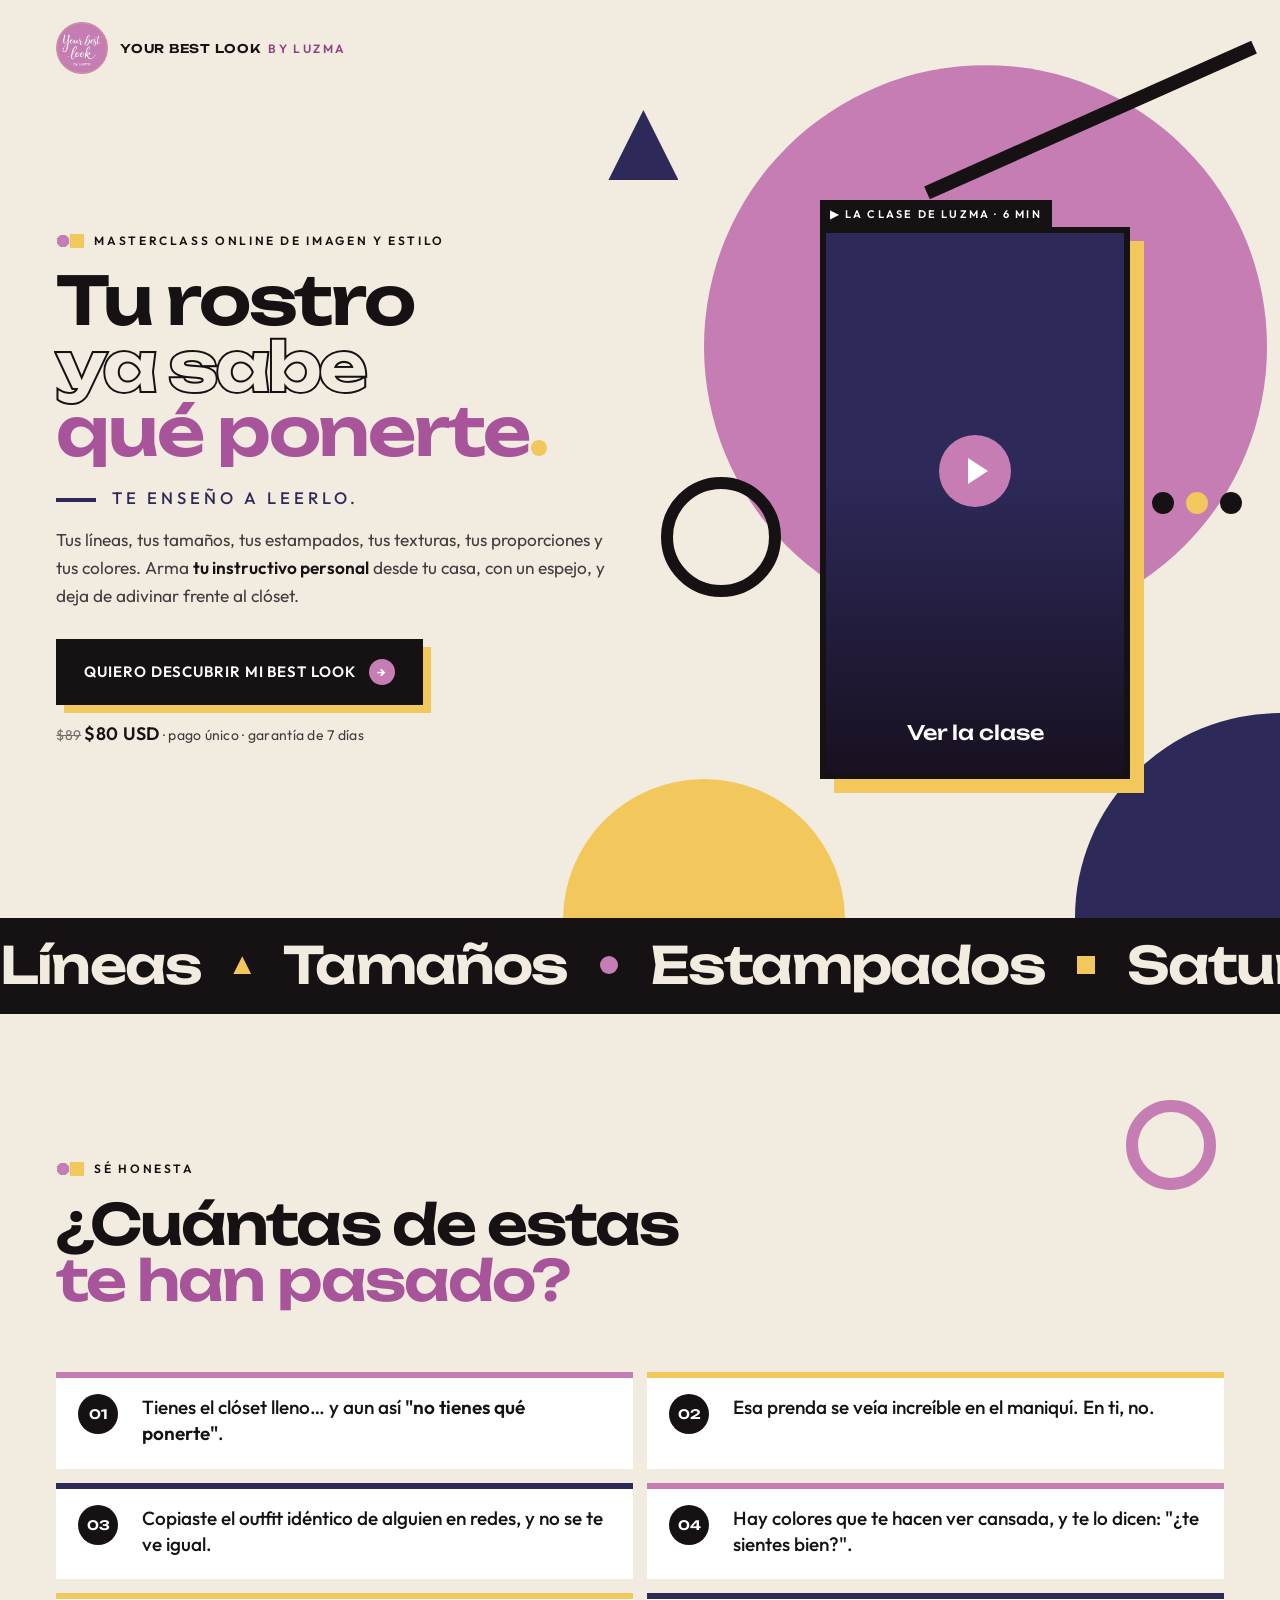
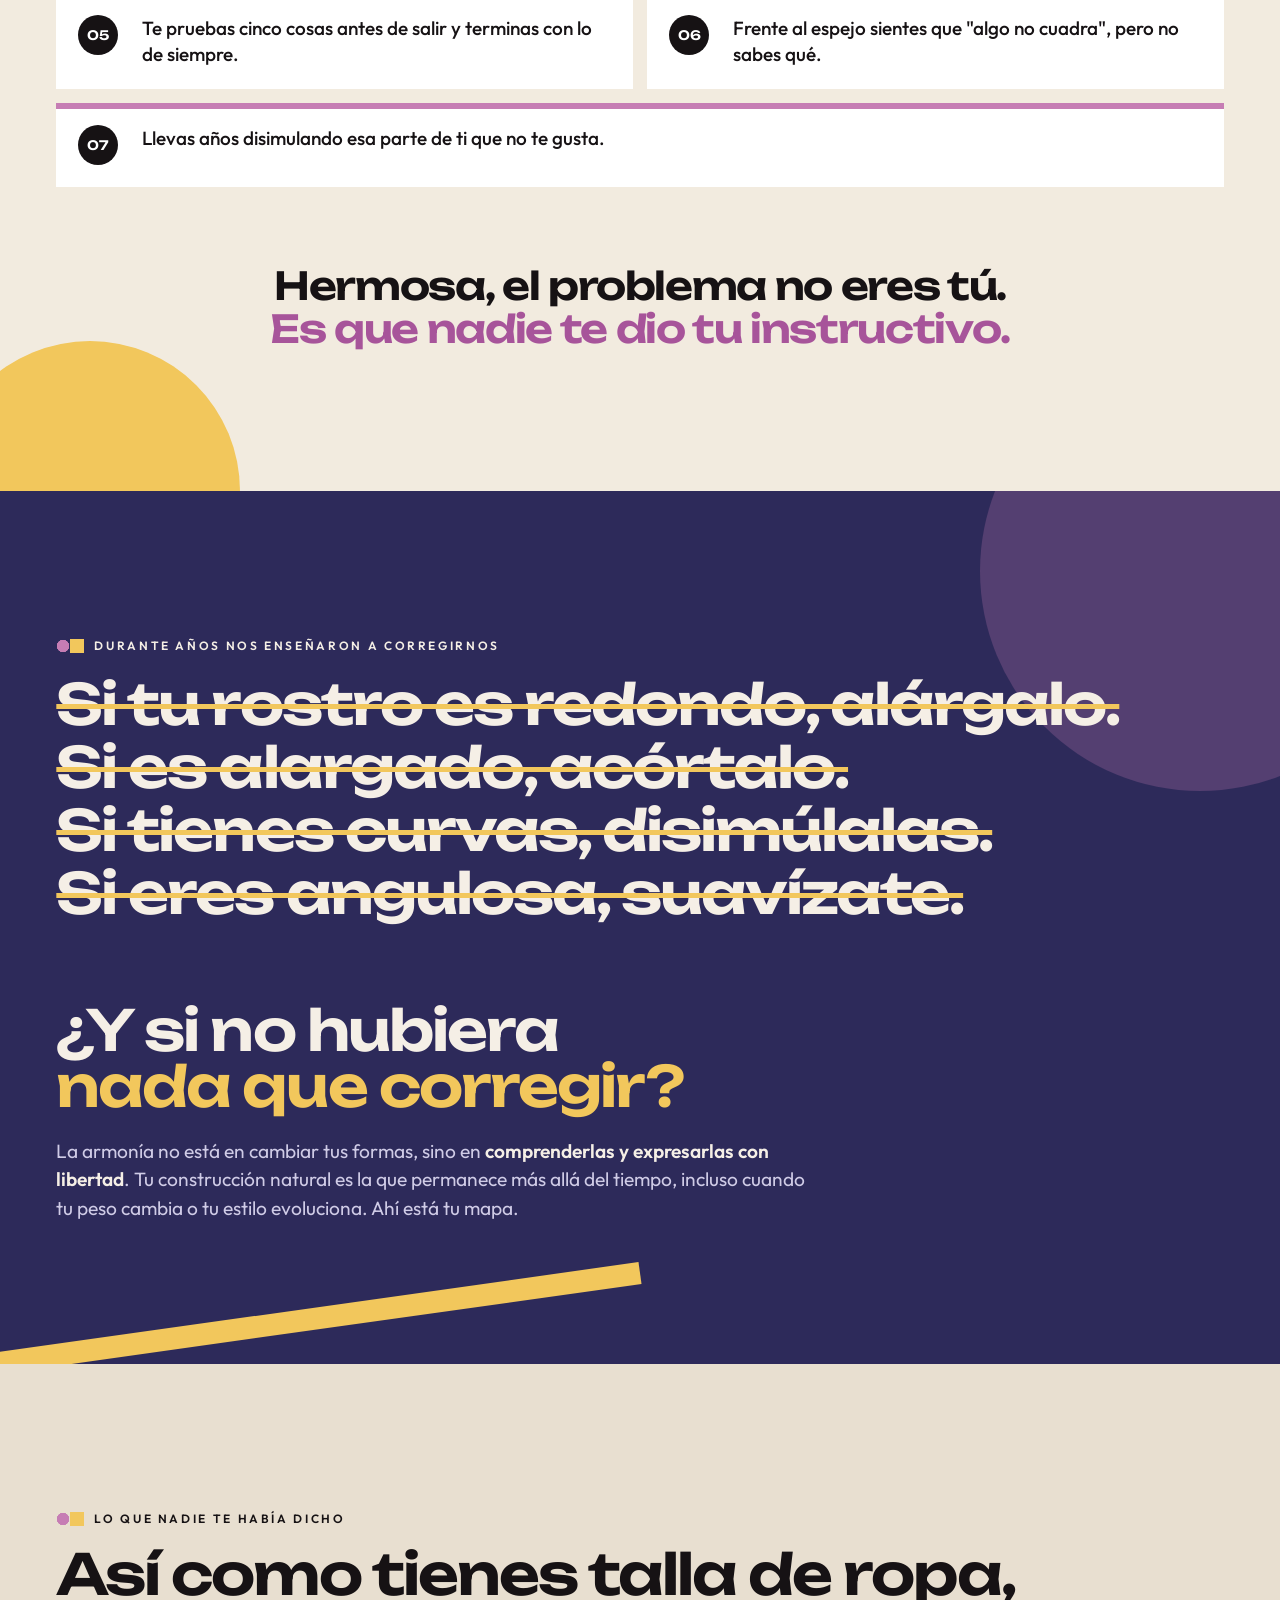
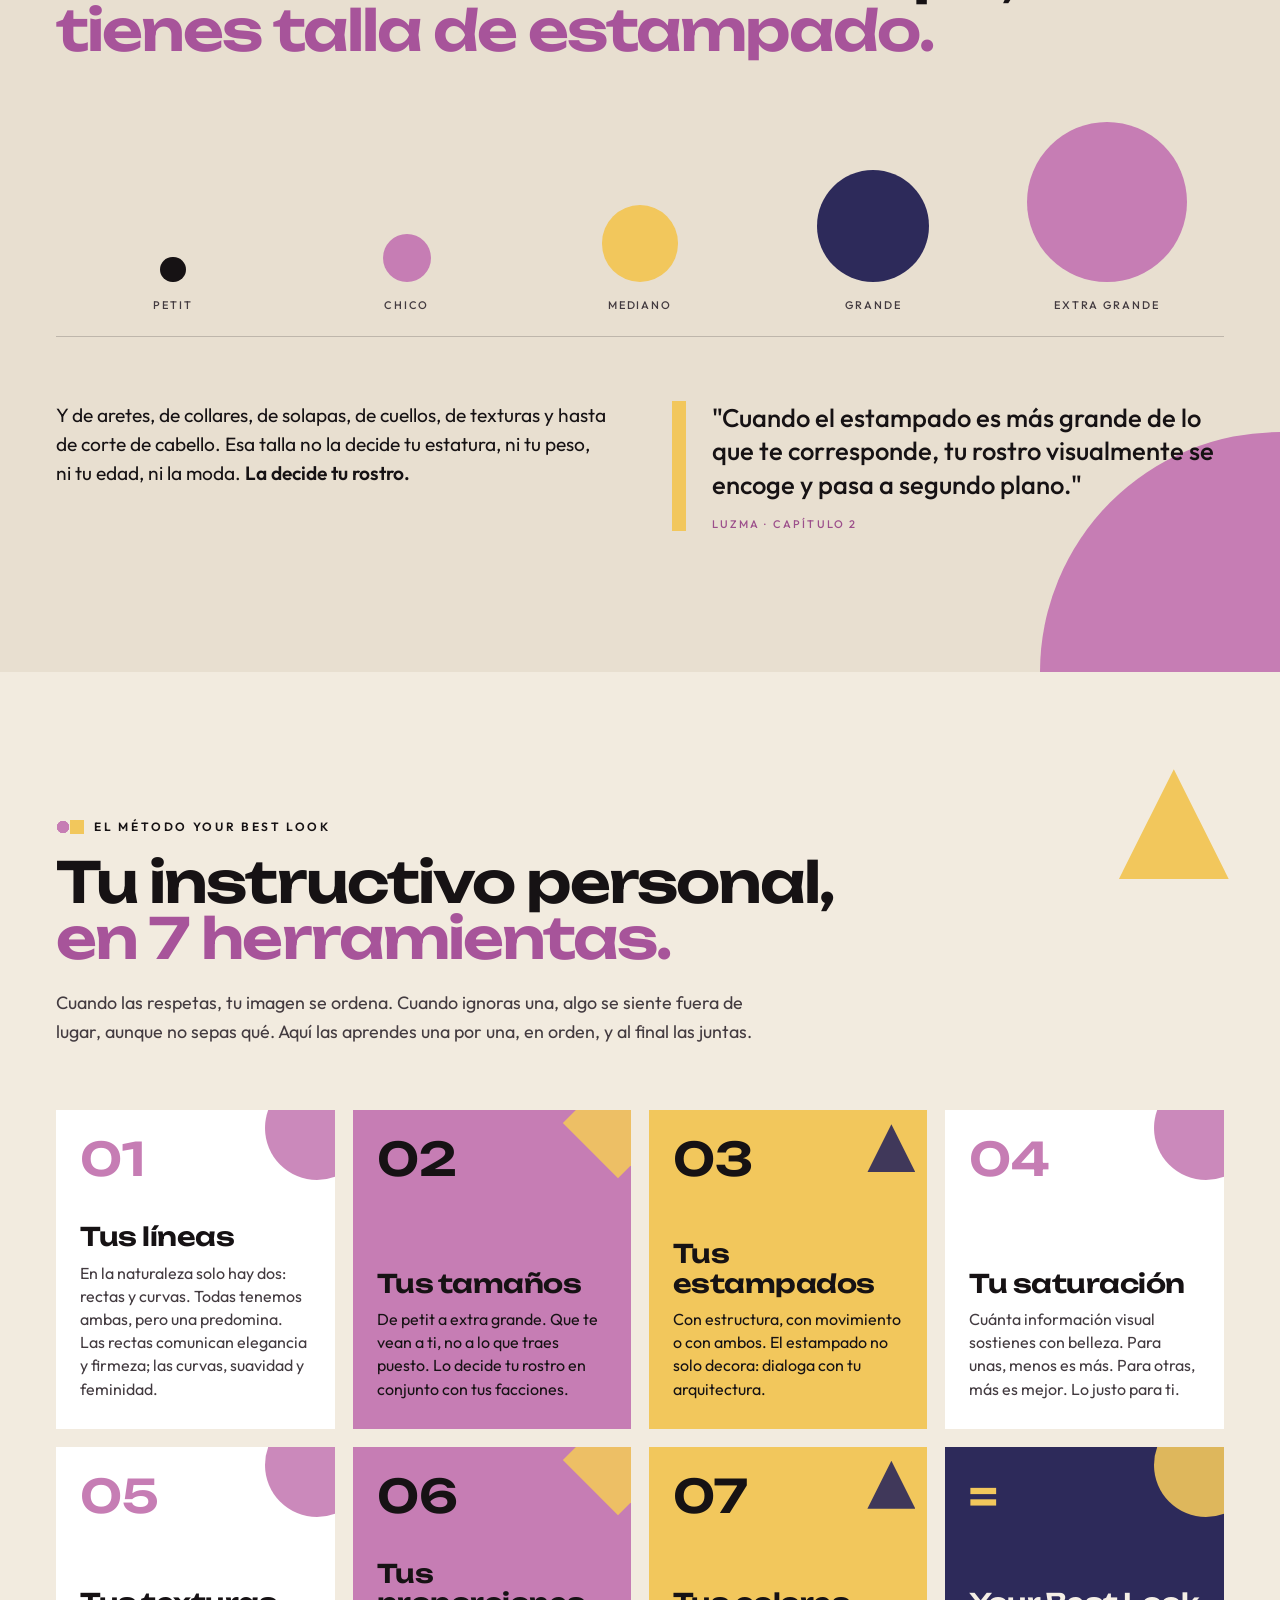
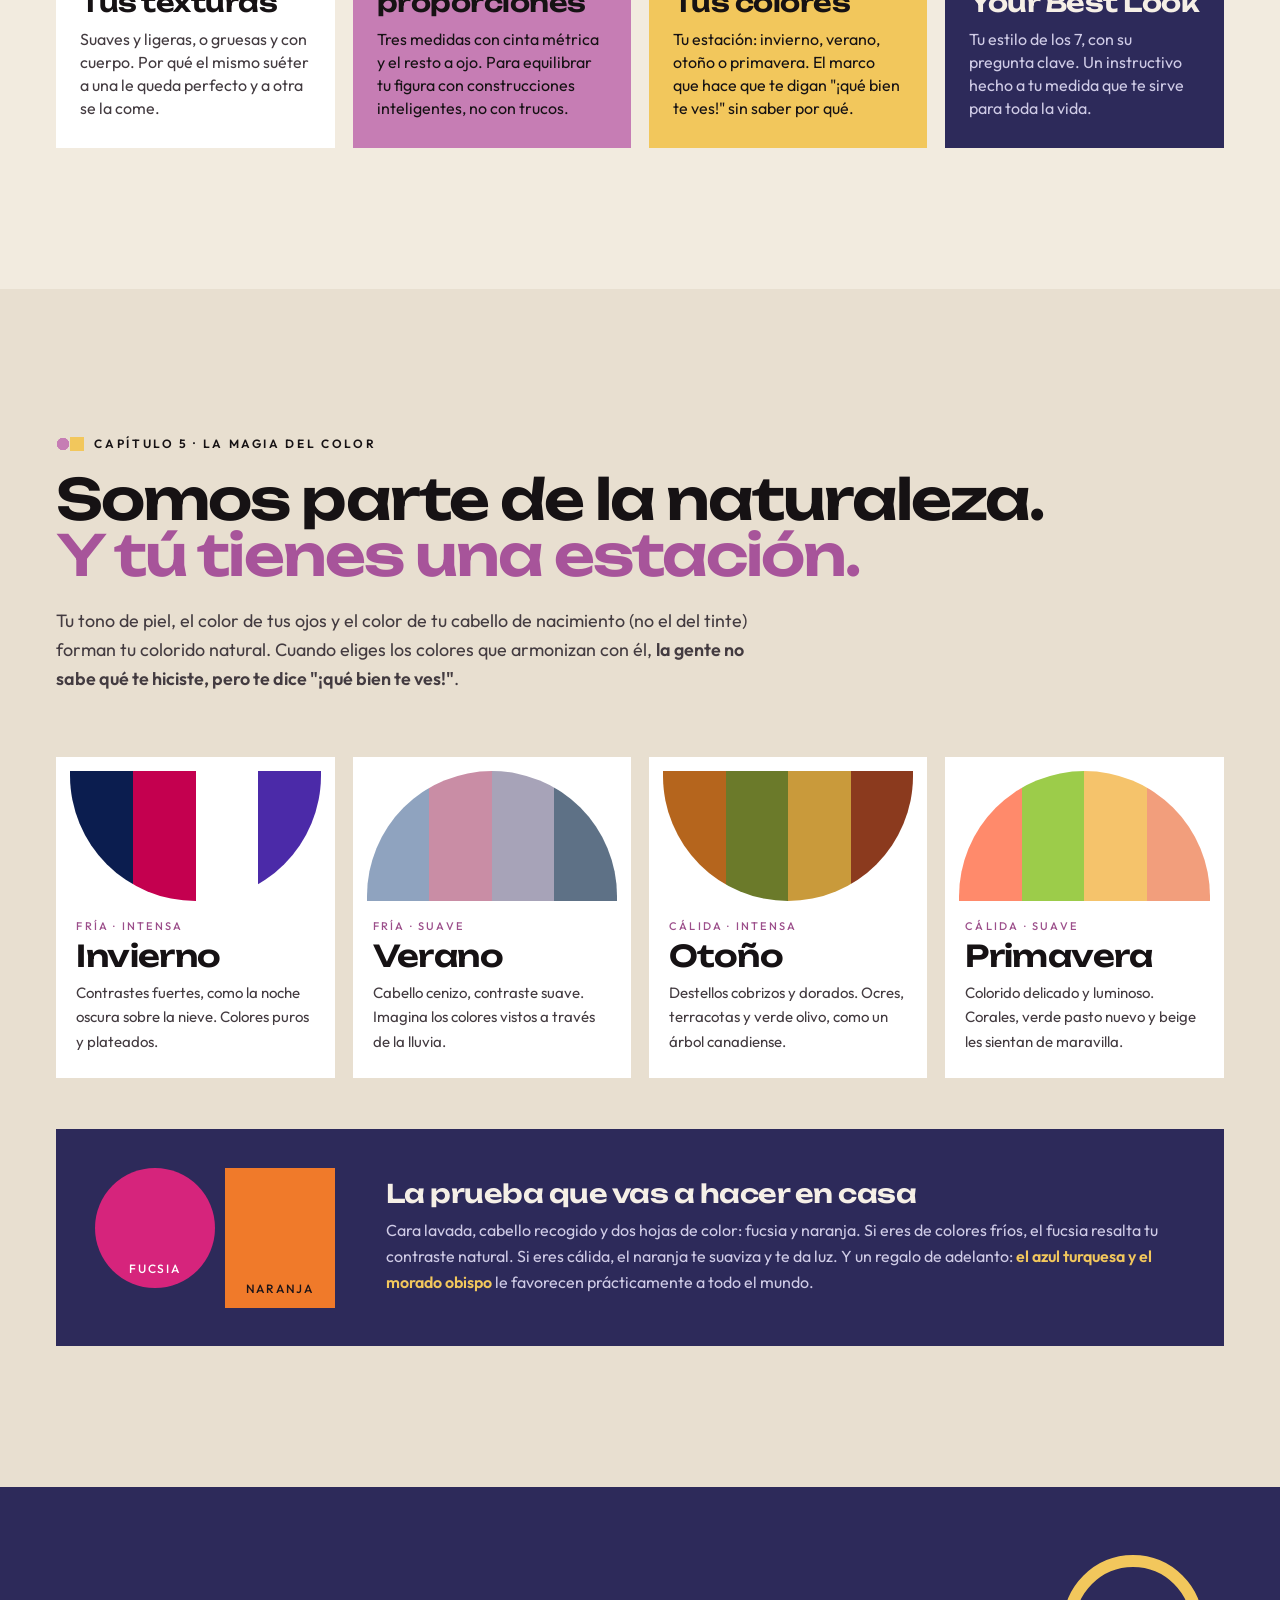
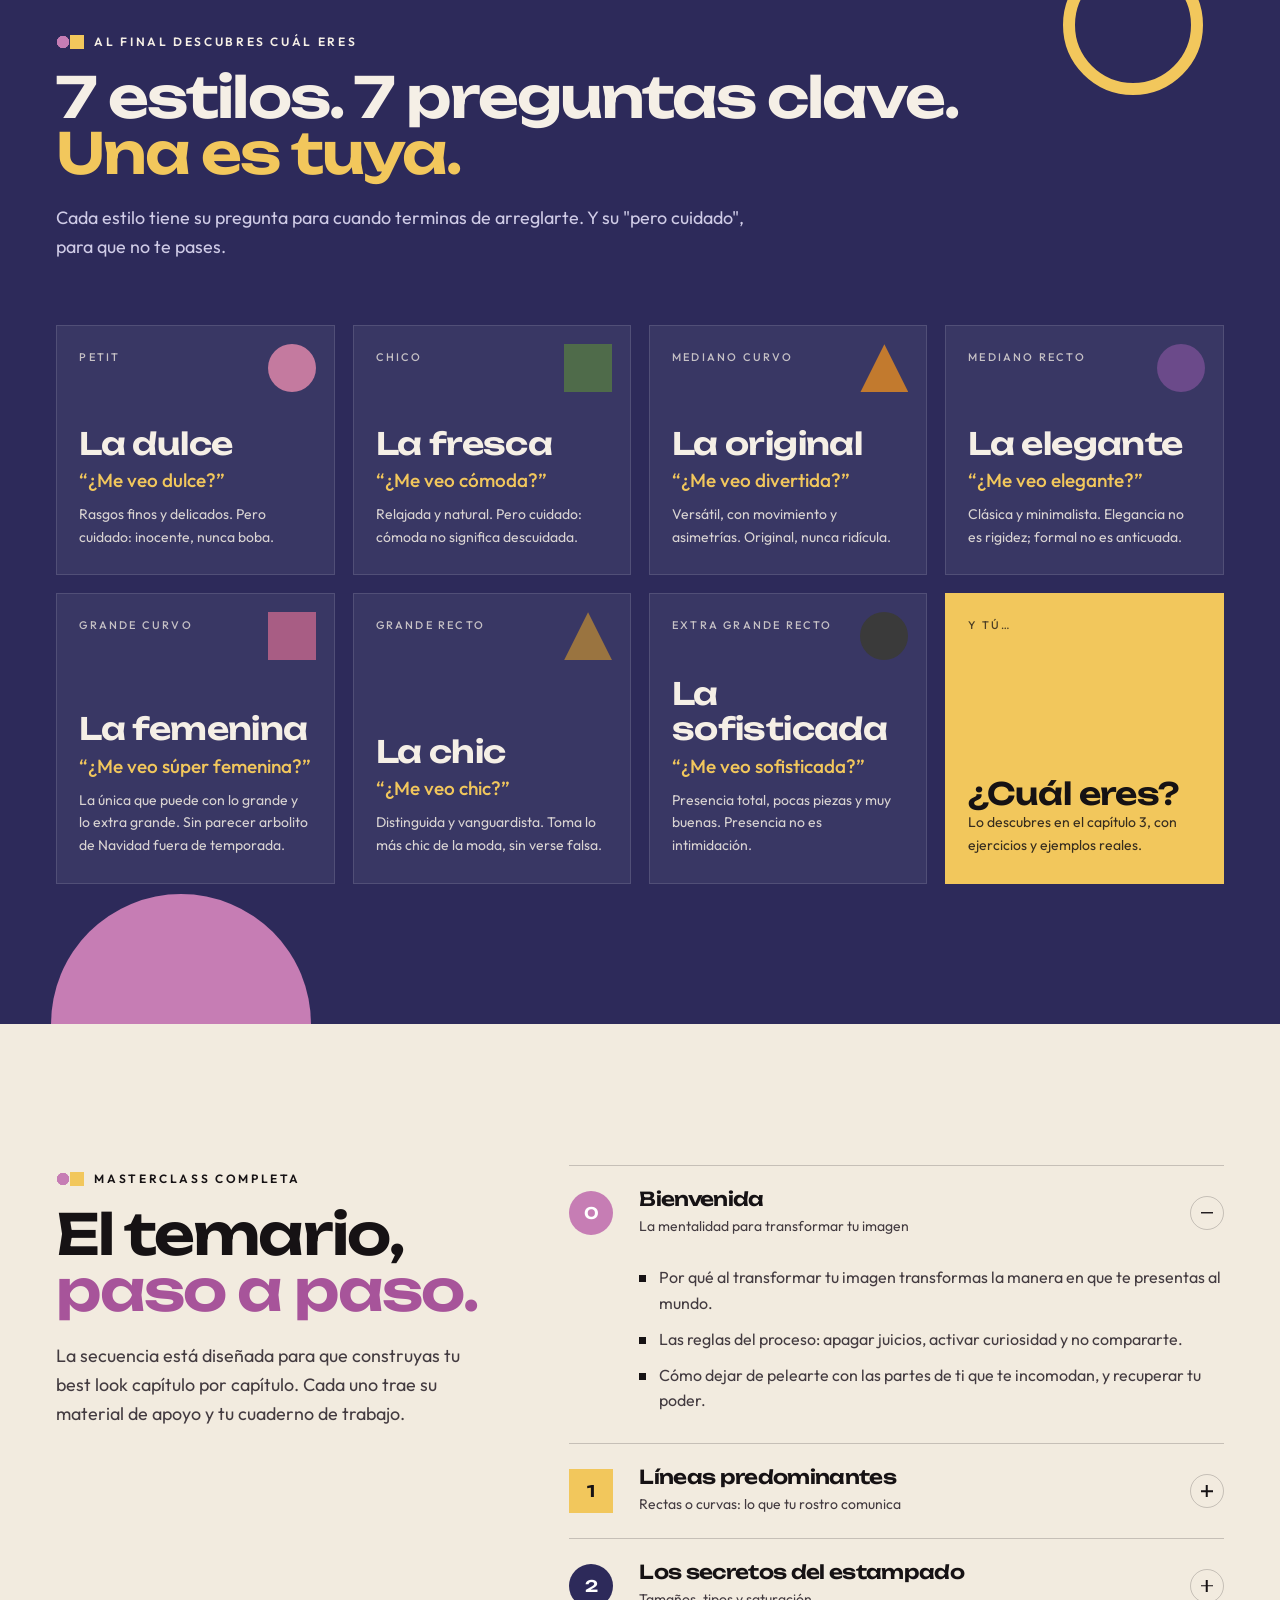
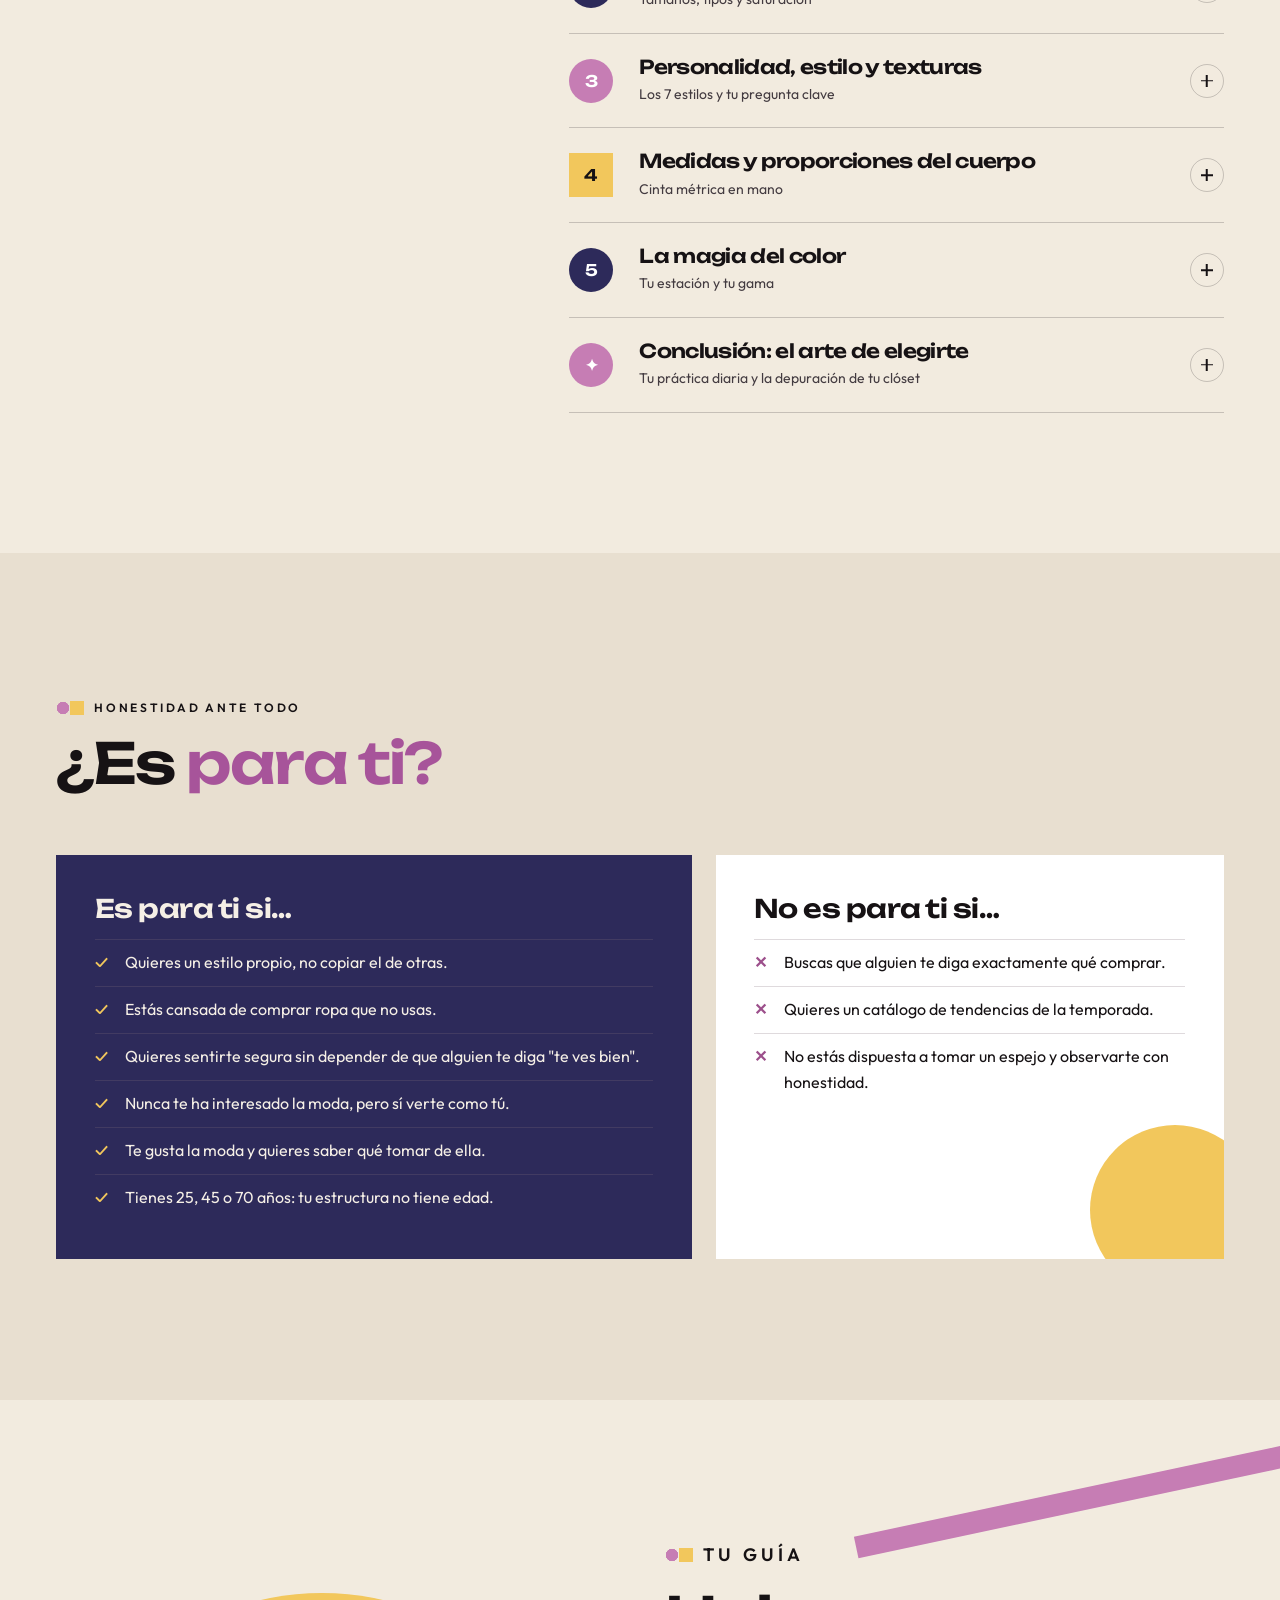
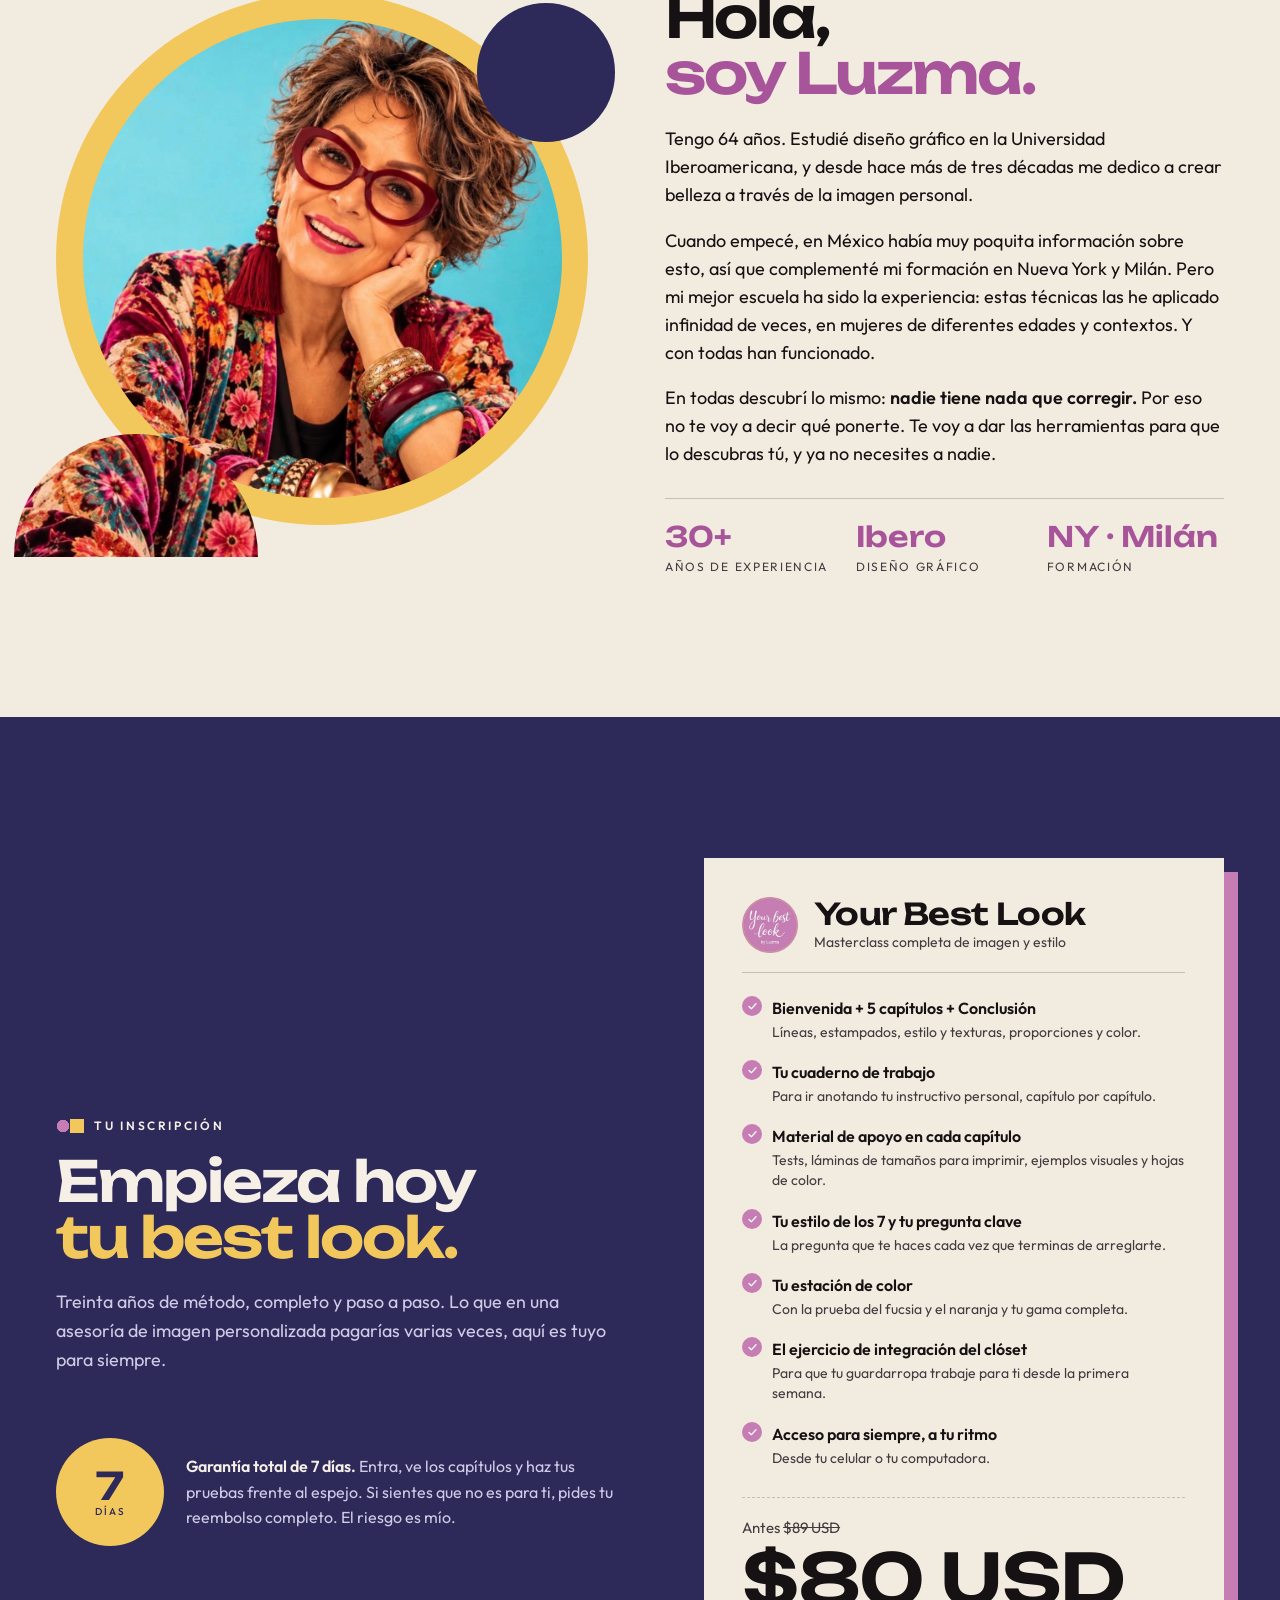
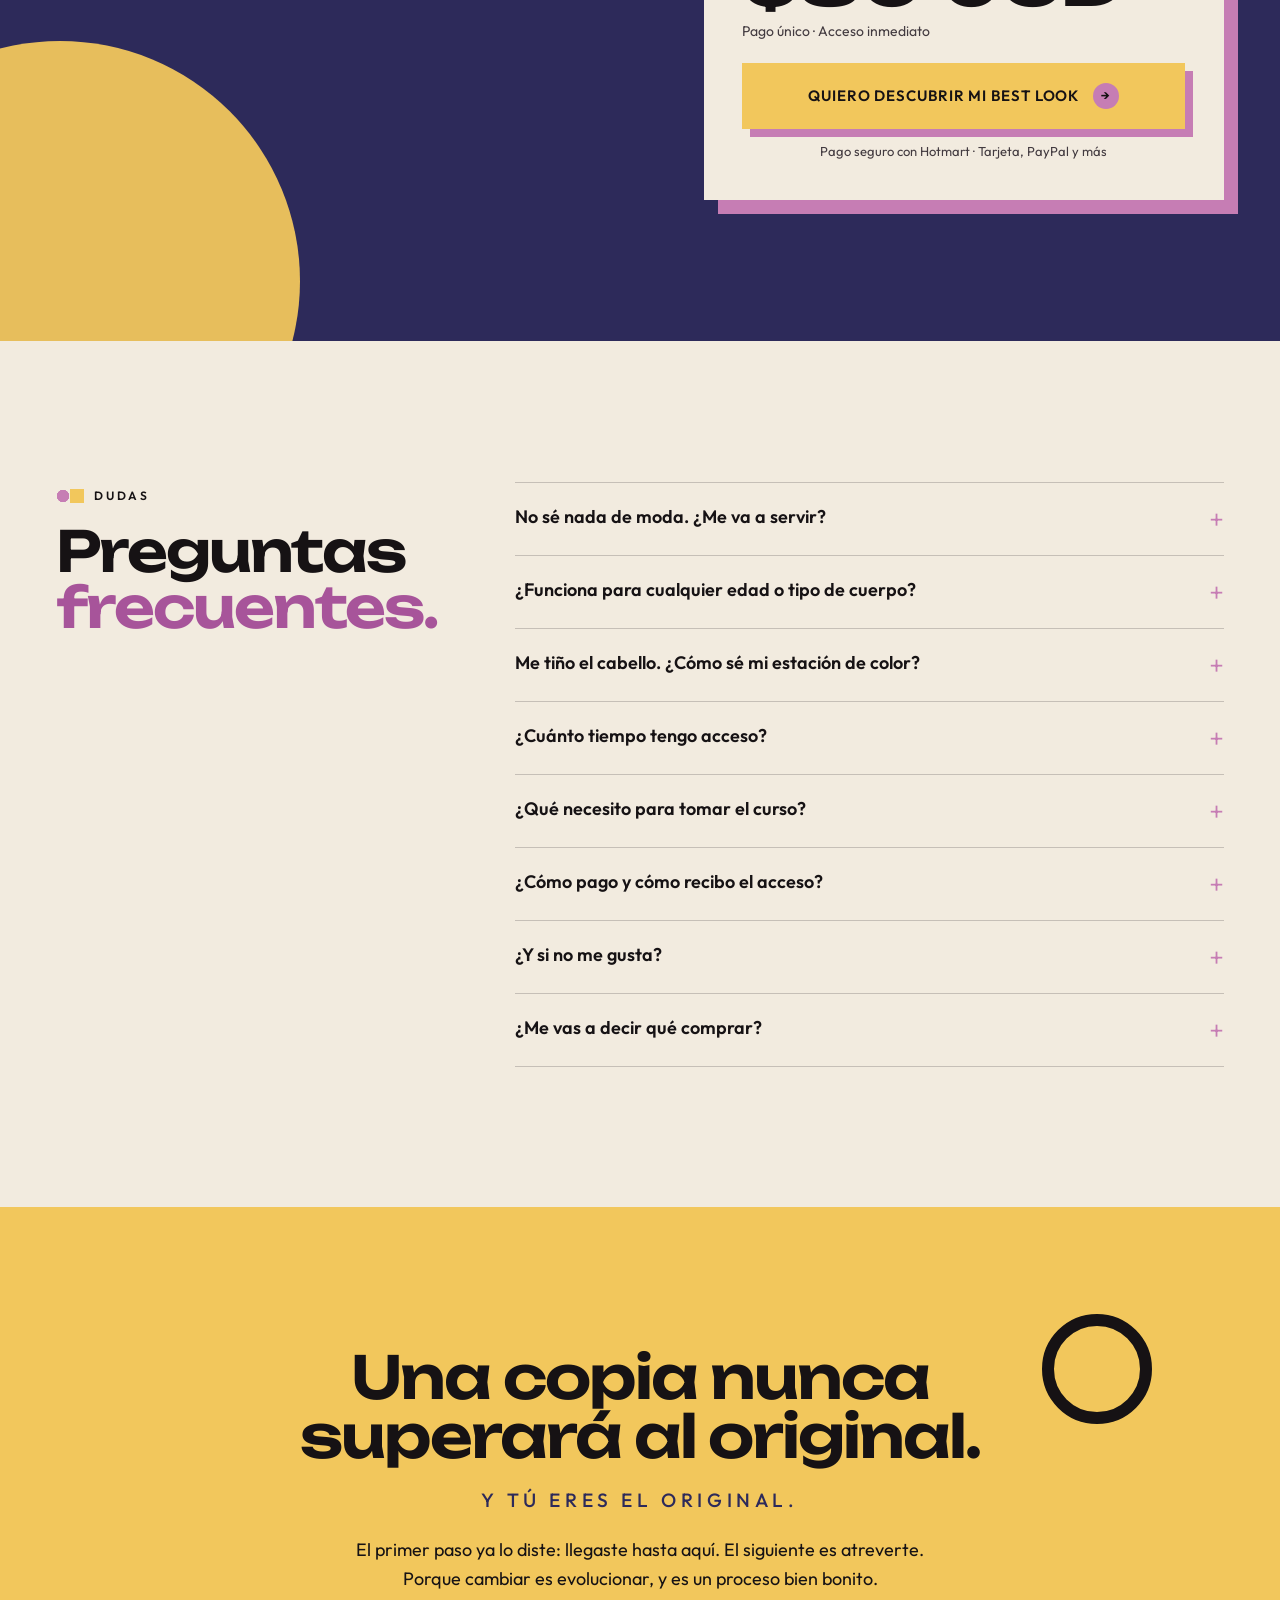
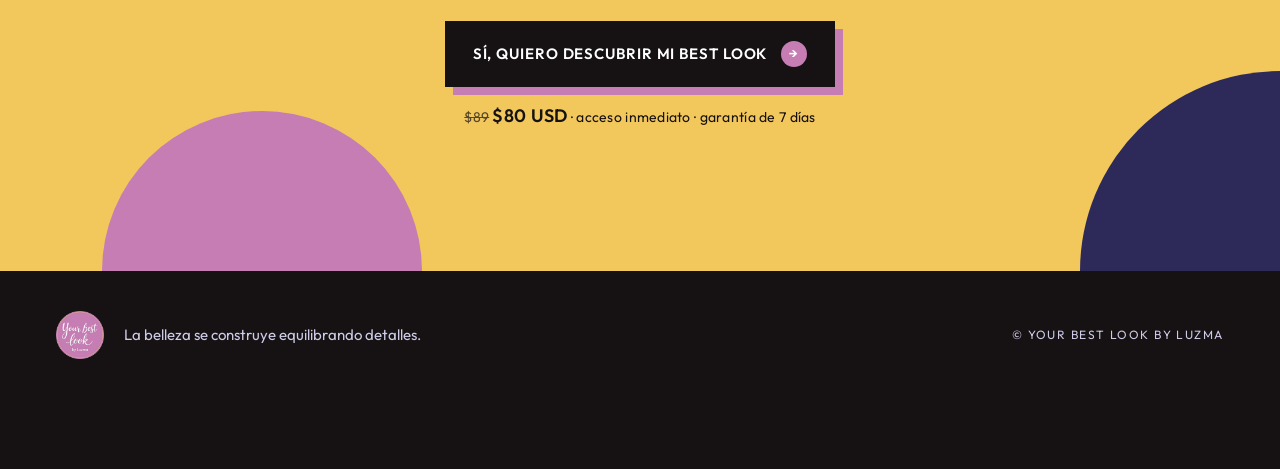
==== commit 12c23482: "Usar la foto nueva de Luzma solo en su sección de presentación Co-Authored-By: Claude Opus 5.5 <nore" ====
--- a/1/index.html
+++ b/1/index.html
@@ -18,7 +18,7 @@
 <meta name="description" content="Tu rostro ya sabe qué ponerte. Aprende a leerlo con Luzma: líneas, tamaños, estampados, saturación, texturas, proporciones y color. Masterclass online · $80 USD · Garantía de 7 días.">
 <meta property="og:title" content="Your Best Look by Luzma">
 <meta property="og:description" content="Tu rostro ya sabe qué ponerte. Masterclass online de imagen y estilo con Luzma, 30+ años creando belleza.">
-<meta property="og:image" content="https://yourbestlookbyluzma.com/shared/img/luzma-og.jpg">
+<meta property="og:image" content="https://yourbestlookbyluzma.com/assets/og.jpg">
 <title>Your Best Look by Luzma | Masterclass online de imagen y estilo</title>
 <meta name="robots" content="noindex">
 <link rel="icon" type="image/png" href="../shared/favicon.png">
@@ -32,7 +32,6 @@
 <header class="hero">
 <div class="hero__deco" aria-hidden="true"><span class="g-circle" data-par=".05"></span>
 <span class="g-half"></span>
-<span class="g-tela"></span>
 <span class="g-quarter"></span>
 <span class="g-bar"></span>
 <span class="g-tri"></span>
@@ -47,7 +46,7 @@
     <p class="hero__lead">Tus líneas, tus tamaños, tus estampados, tus texturas, tus proporciones y tus colores. Arma <b>tu instructivo personal</b> desde tu casa, con un espejo, y deja de adivinar frente al clóset.</p>
     <div class="hero__cta" data-hero-cta><a class="btn " data-checkout href="#"><span>Quiero descubrir mi Best Look</span><i class="btn__arrow" aria-hidden="true">→</i></a><p class="hero__price"><s data-price-before>$89</s> <b data-price>$80 USD</b> · pago único · garantía de <span data-guarantee>7</span> días</p></div>
   </div>
-  <div class="hero__media"><div class="hero__vsl"><p class="hero__vslk">▶ La clase de Luzma · 6 min</p><div class="video" data-video data-poster="../shared/img/luzma-poster.webp"></div></div></div>
+  <div class="hero__media"><div class="hero__vsl"><p class="hero__vslk">▶ La clase de Luzma · 6 min</p><div class="video" data-video></div></div></div>
 </div>
 </header>
 <div class="marquee" aria-hidden="true"><div class="marquee__t"><span>Líneas</span><i>✦</i><span>Tamaños</span><i>✦</i><span>Estampados</span><i>✦</i><span>Saturación</span><i>✦</i><span>Texturas</span><i>✦</i><span>Proporciones</span><i>✦</i><span>Color</span><i>✦</i><span>Tu estilo</span><i>✦</i><span>Líneas</span><i>✦</i><span>Tamaños</span><i>✦</i><span>Estampados</span><i>✦</i><span>Saturación</span><i>✦</i><span>Texturas</span><i>✦</i><span>Proporciones</span><i>✦</i><span>Color</span><i>✦</i><span>Tu estilo</span><i>✦</i></div></div>
--- a/1/theme.css
+++ b/1/theme.css
@@ -155,7 +155,6 @@
 .hero__deco .g-tri{right:47%;top:110px}
 .hero__deco .g-ring{right:39%;top:52%}
 .hero__deco .g-half{right:34%}
-.g-tela{right:0;bottom:0;width:min(280px,20vw);aspect-ratio:1;border-radius:100% 0 0 0;background:url(../shared/img/luzma-tela.webp) center/cover}
 .hero__deco .g-dots{right:3%;bottom:44%}
 .pain__list li:last-child{grid-column:1/-1}
 .reverse__a p,.idea__grid>p{font-size:clamp(18px,1.5vw,21px);line-height:1.5}
@@ -177,7 +176,6 @@
   .hero__vsl .video{width:min(250px,62vw)}
   .hero__deco .g-circle{top:auto;bottom:40px;right:-14%;width:96vw}
   .hero__deco .g-half{left:-8%;right:auto;width:44vw}
-  .g-tela{width:30vw}
   .hero__deco .g-dots{top:auto;bottom:220px;right:5%}
   .hero__deco .g-bar,.hero__deco .g-tri,.hero__deco .g-ring{display:none}
   .fit__no::after{display:none}
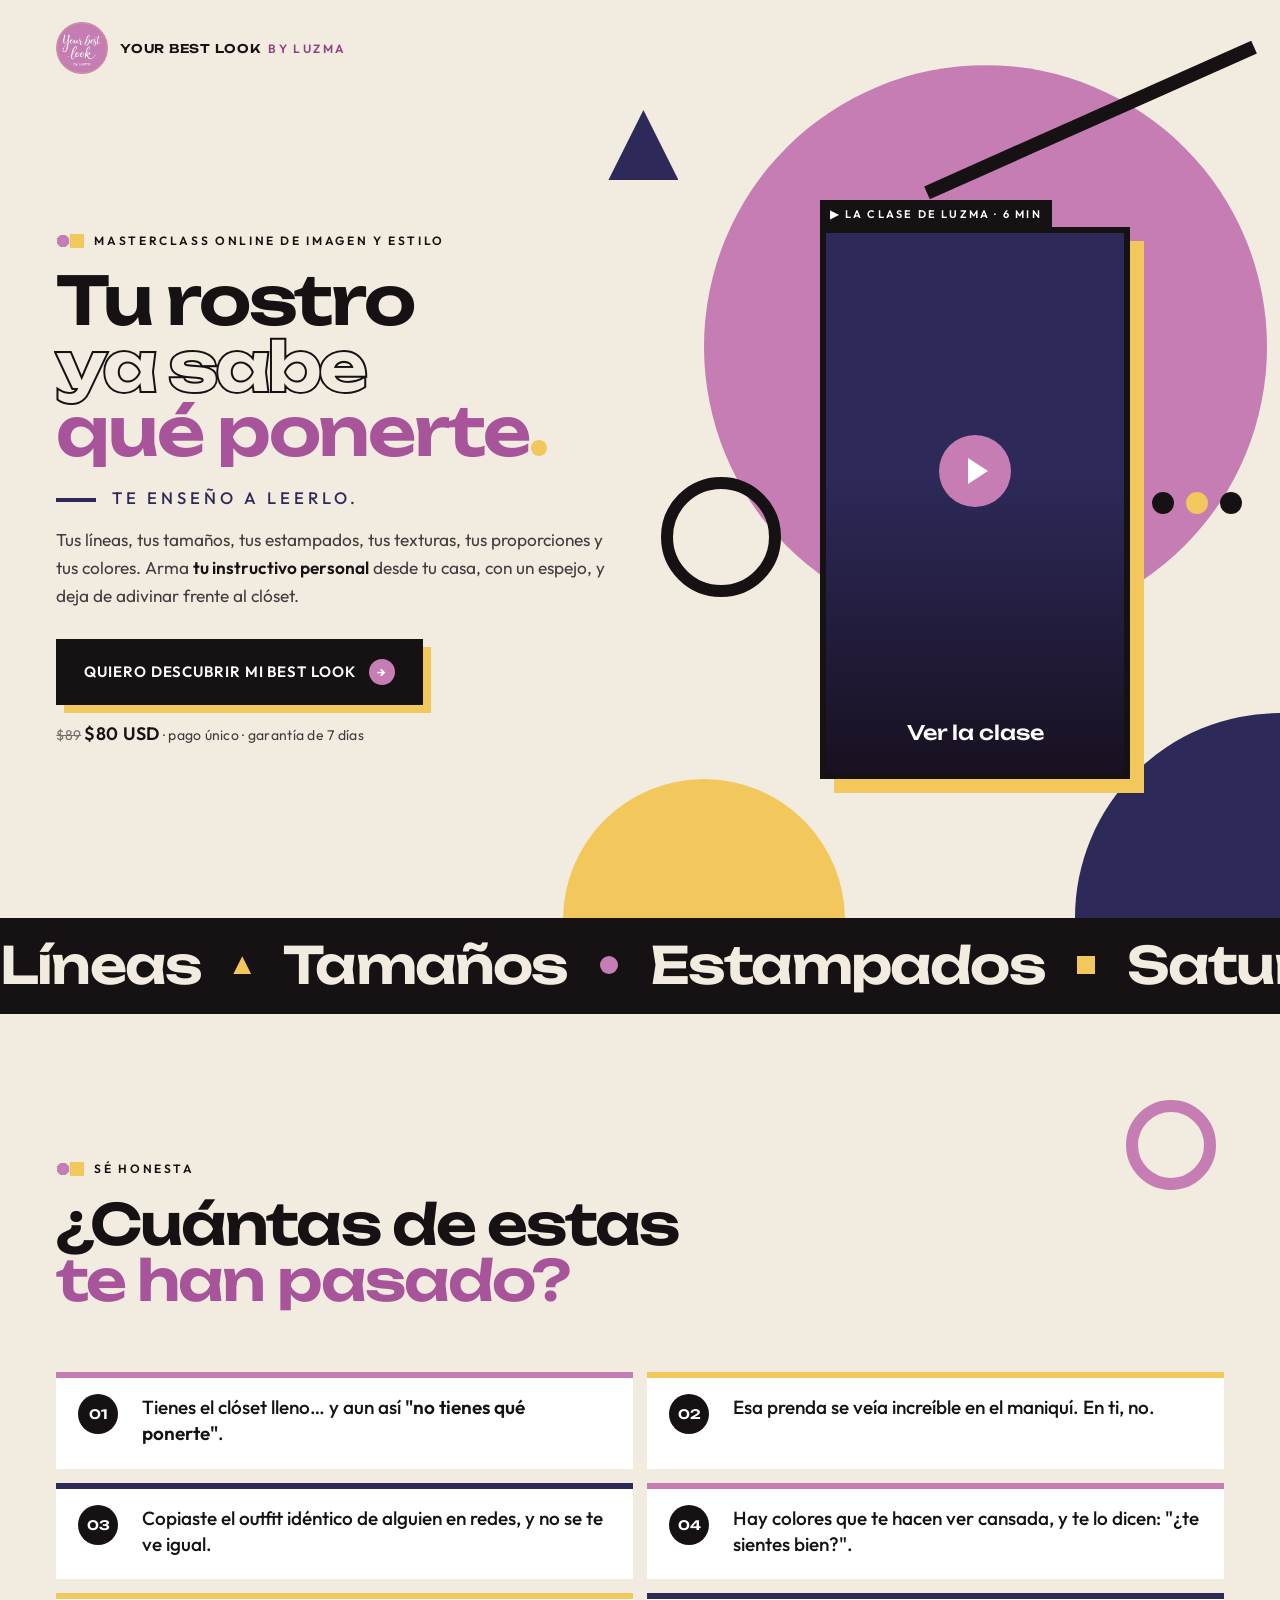
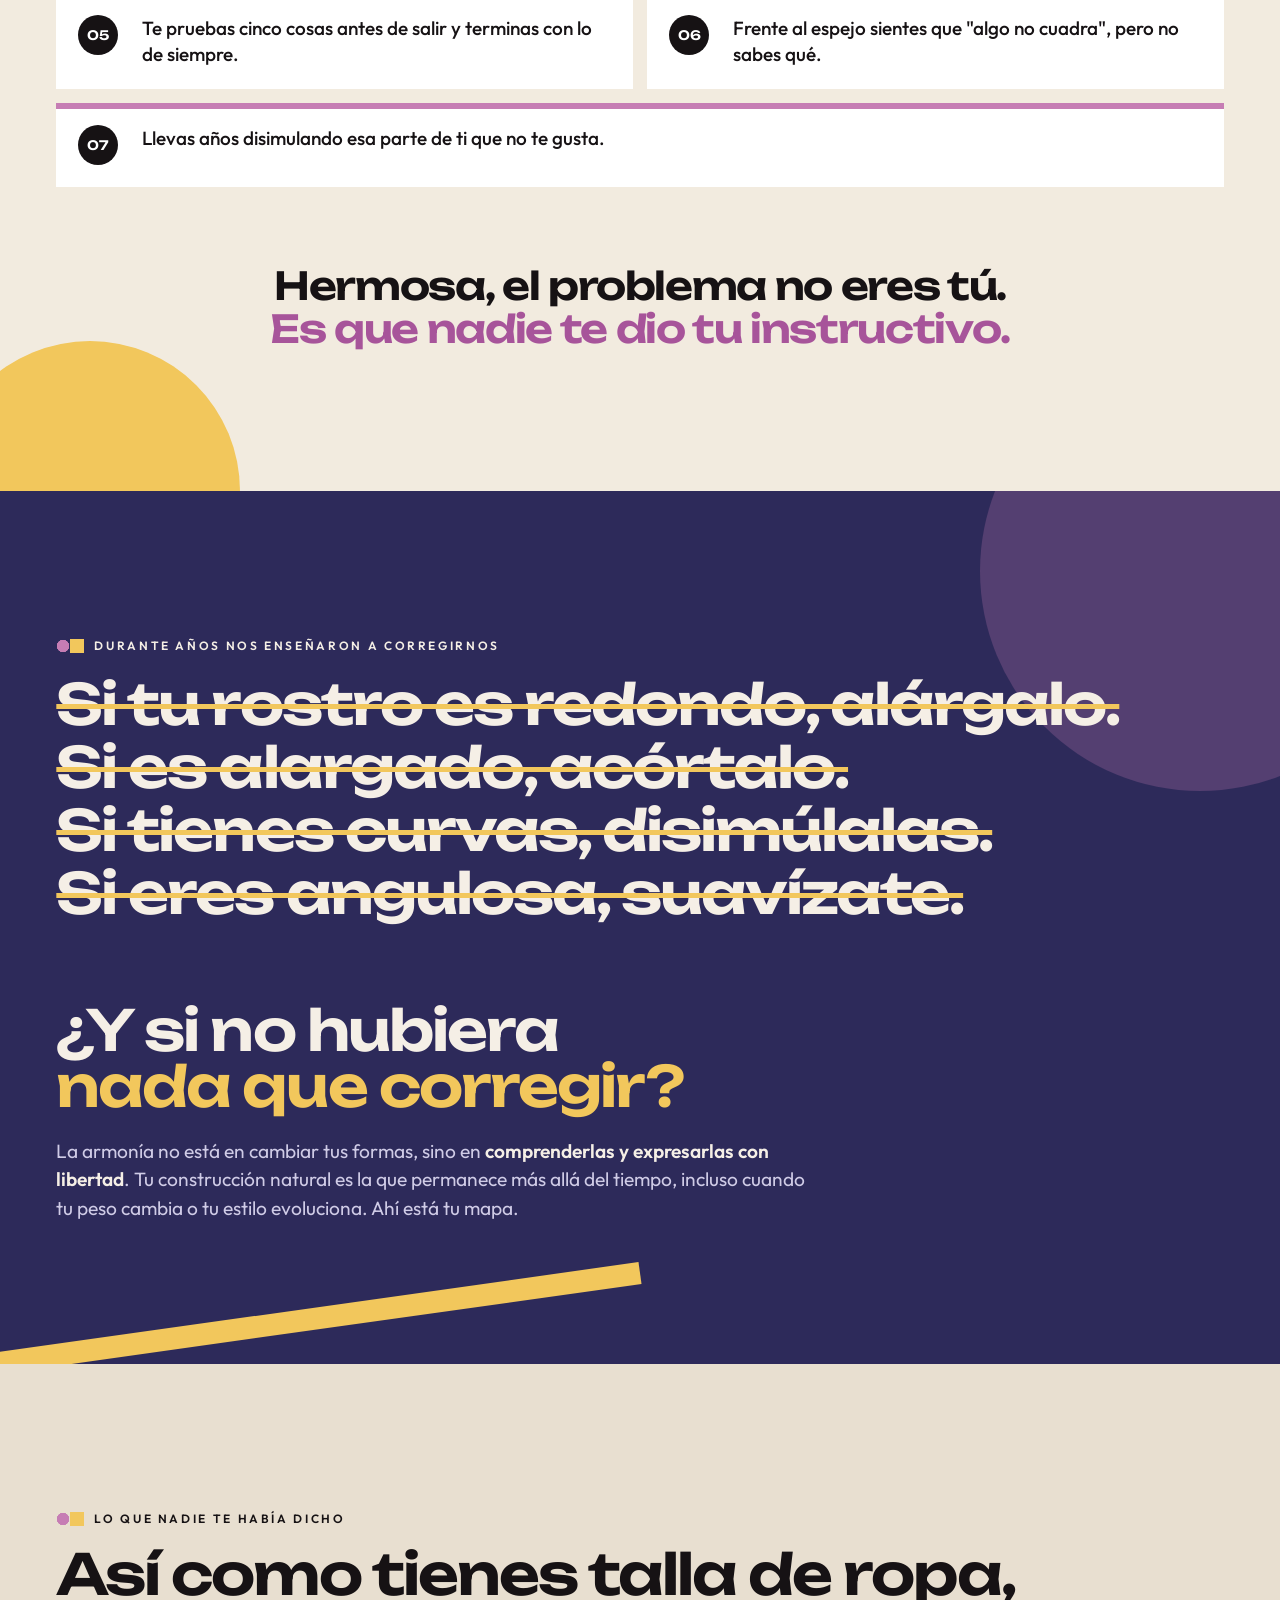
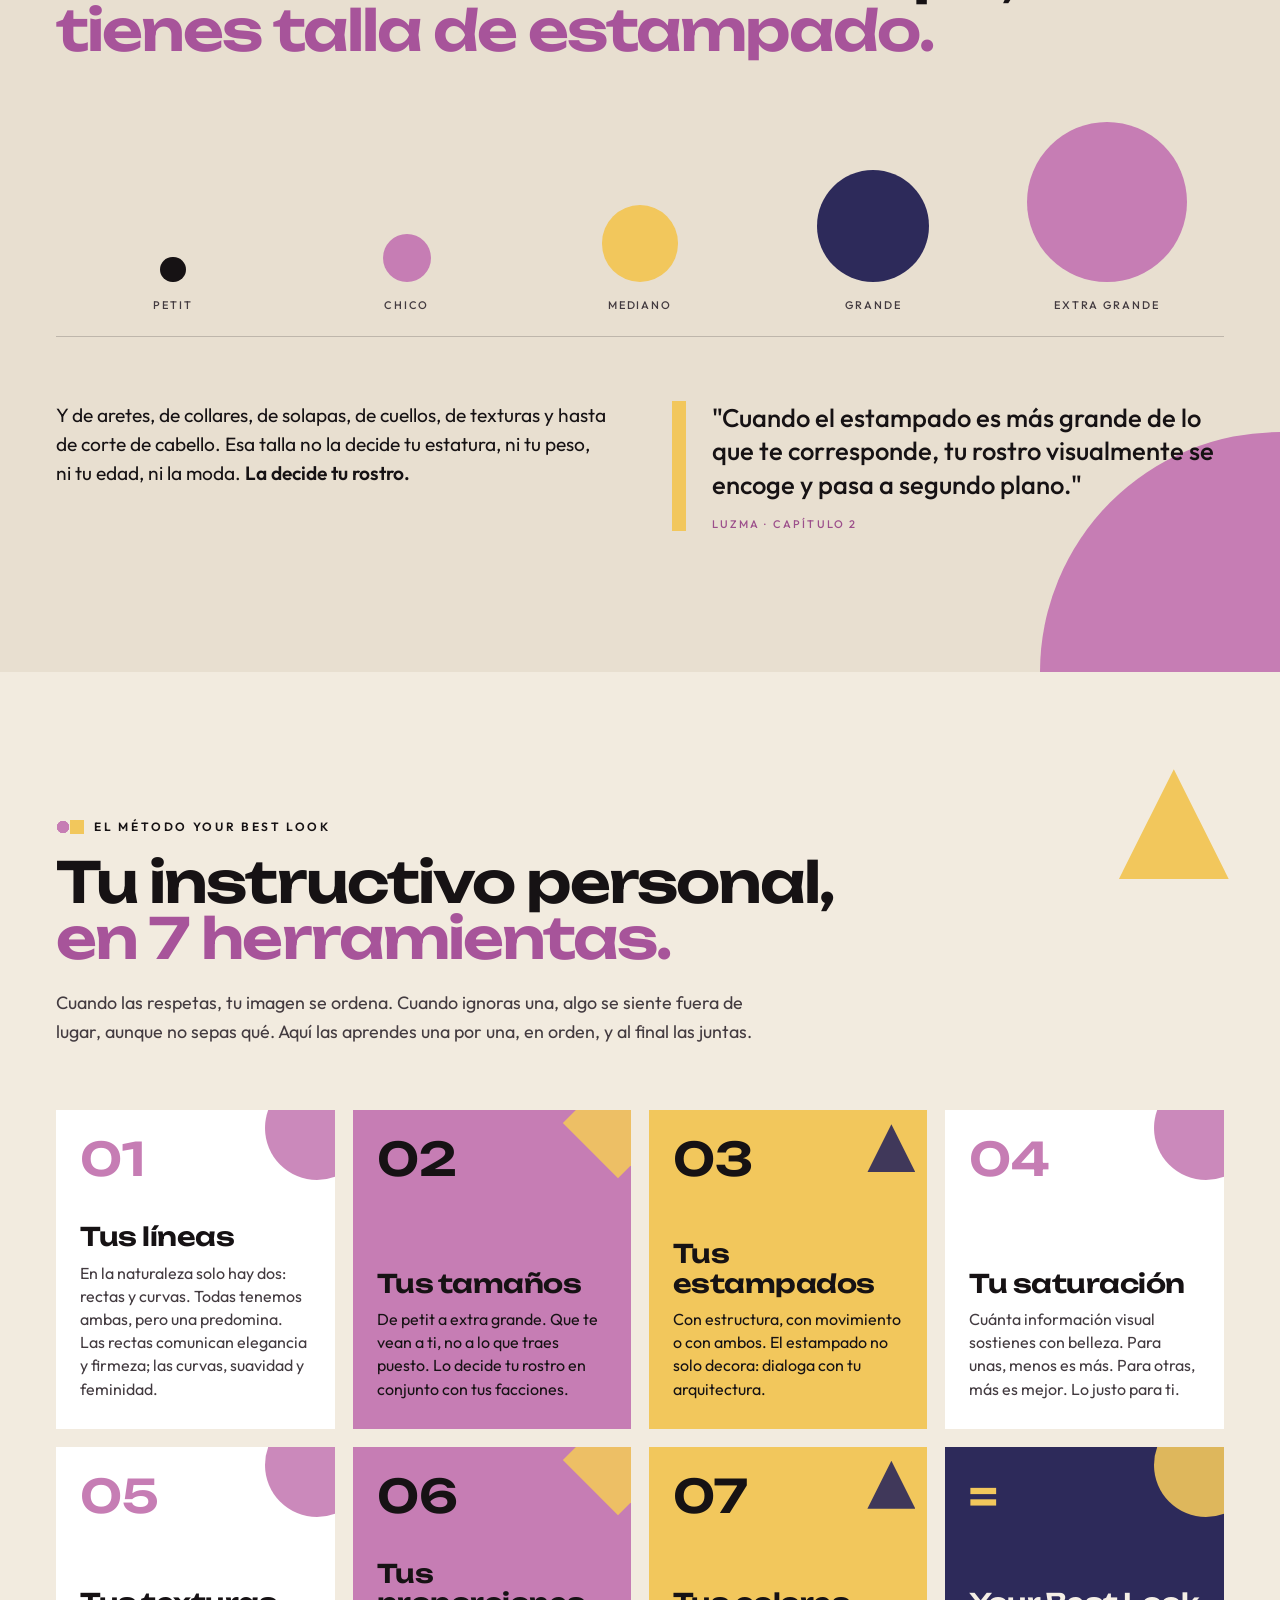
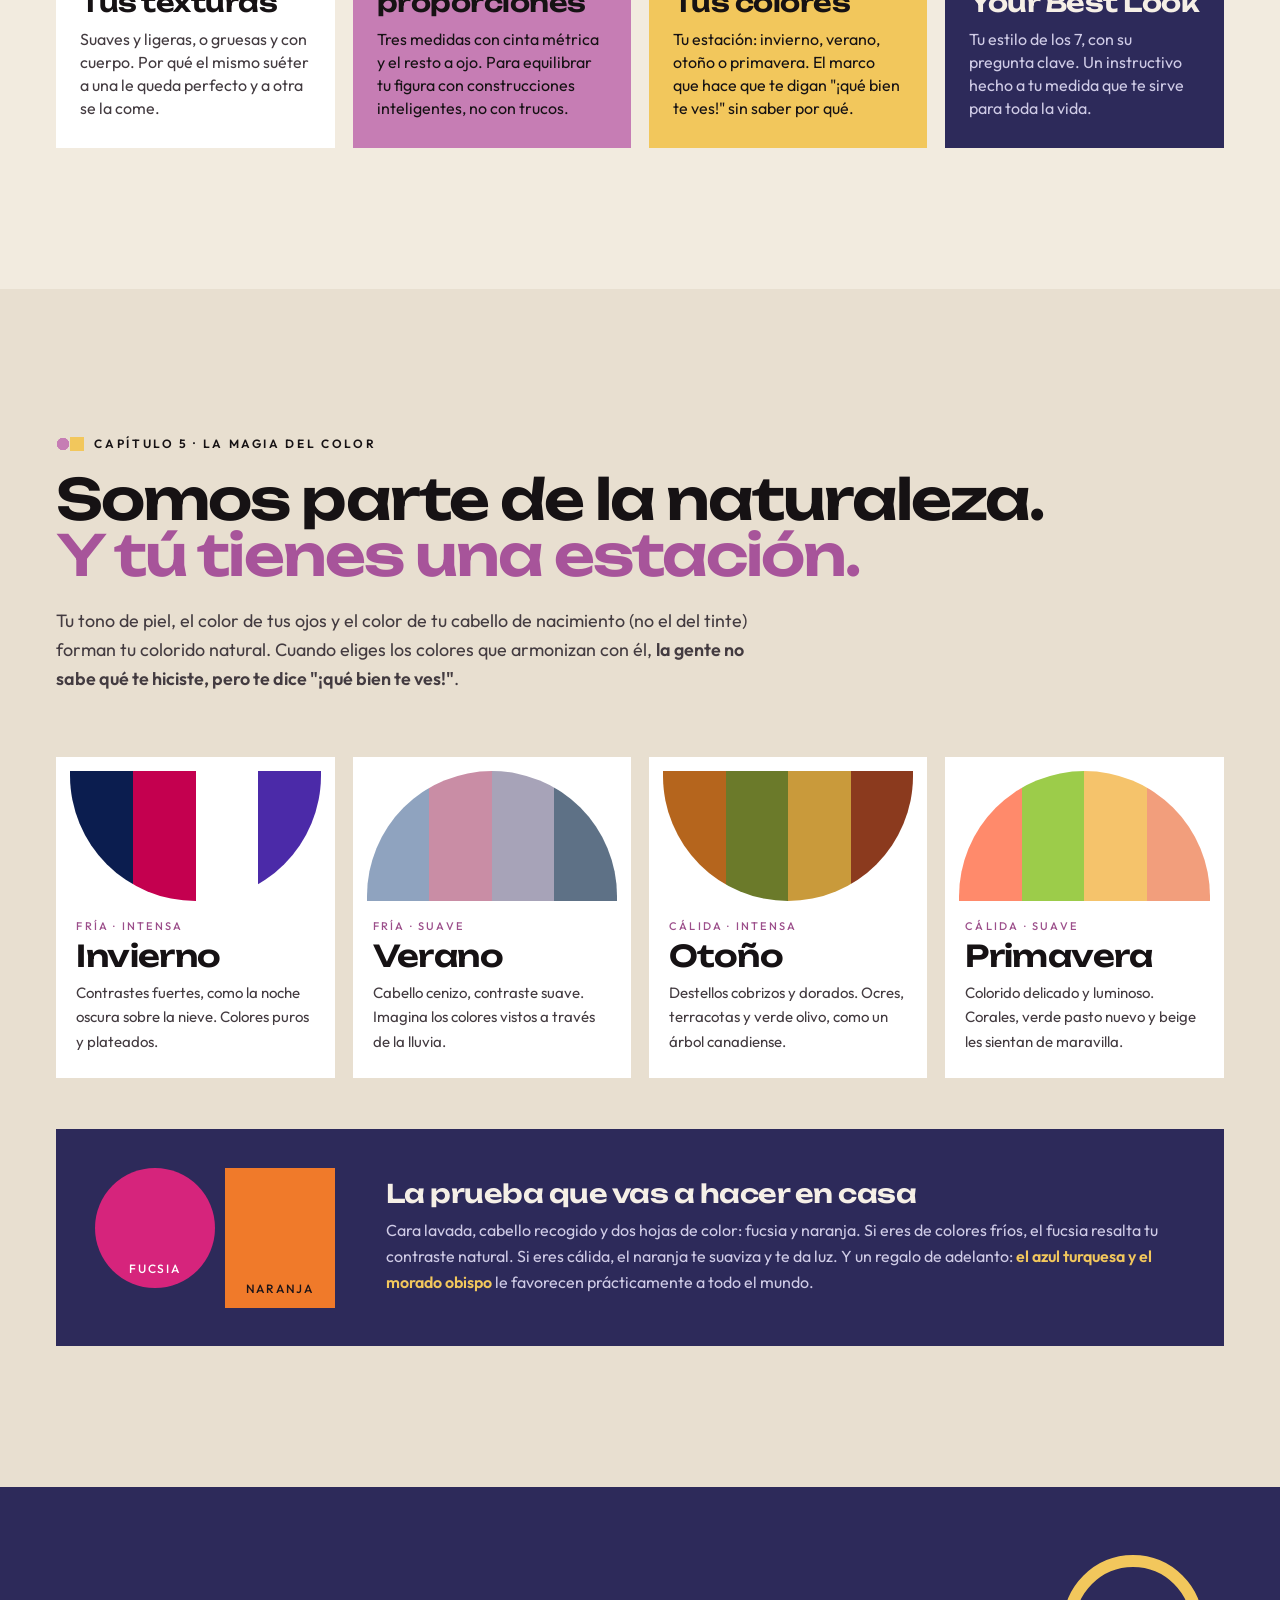
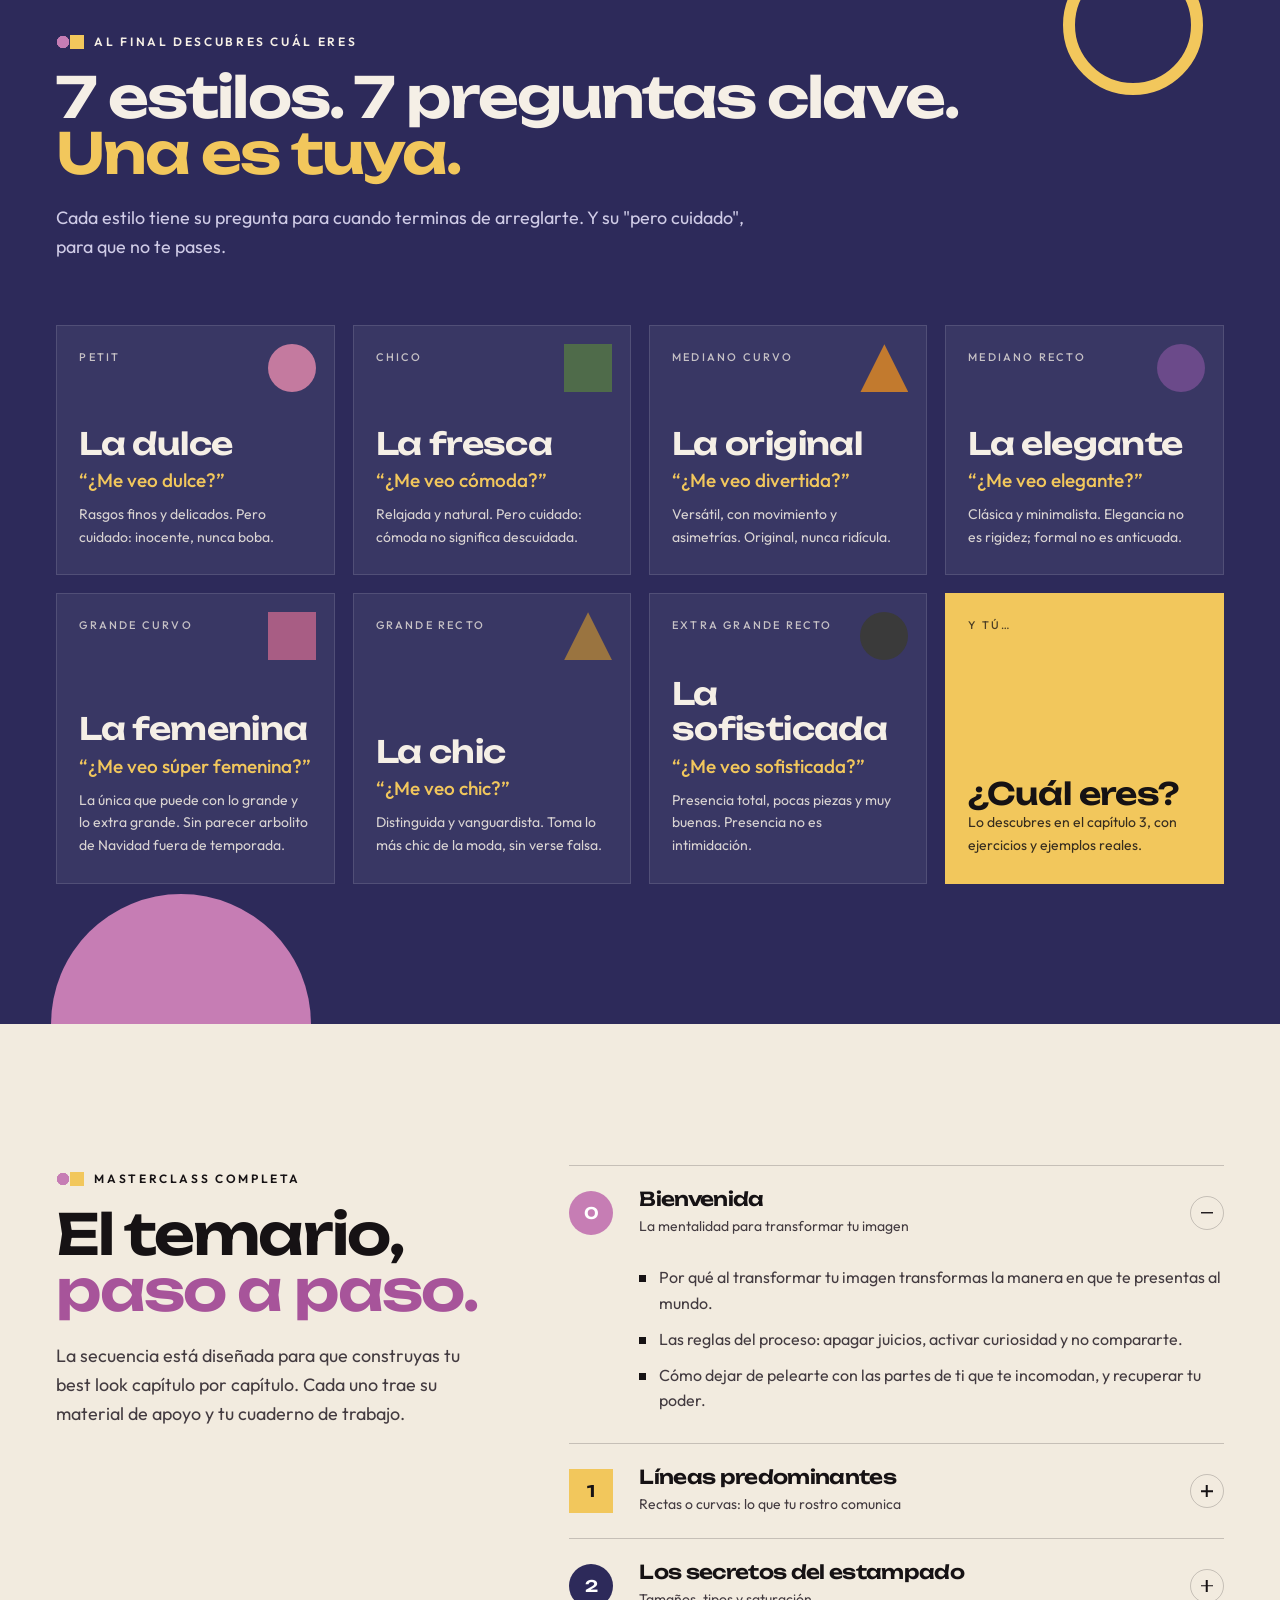
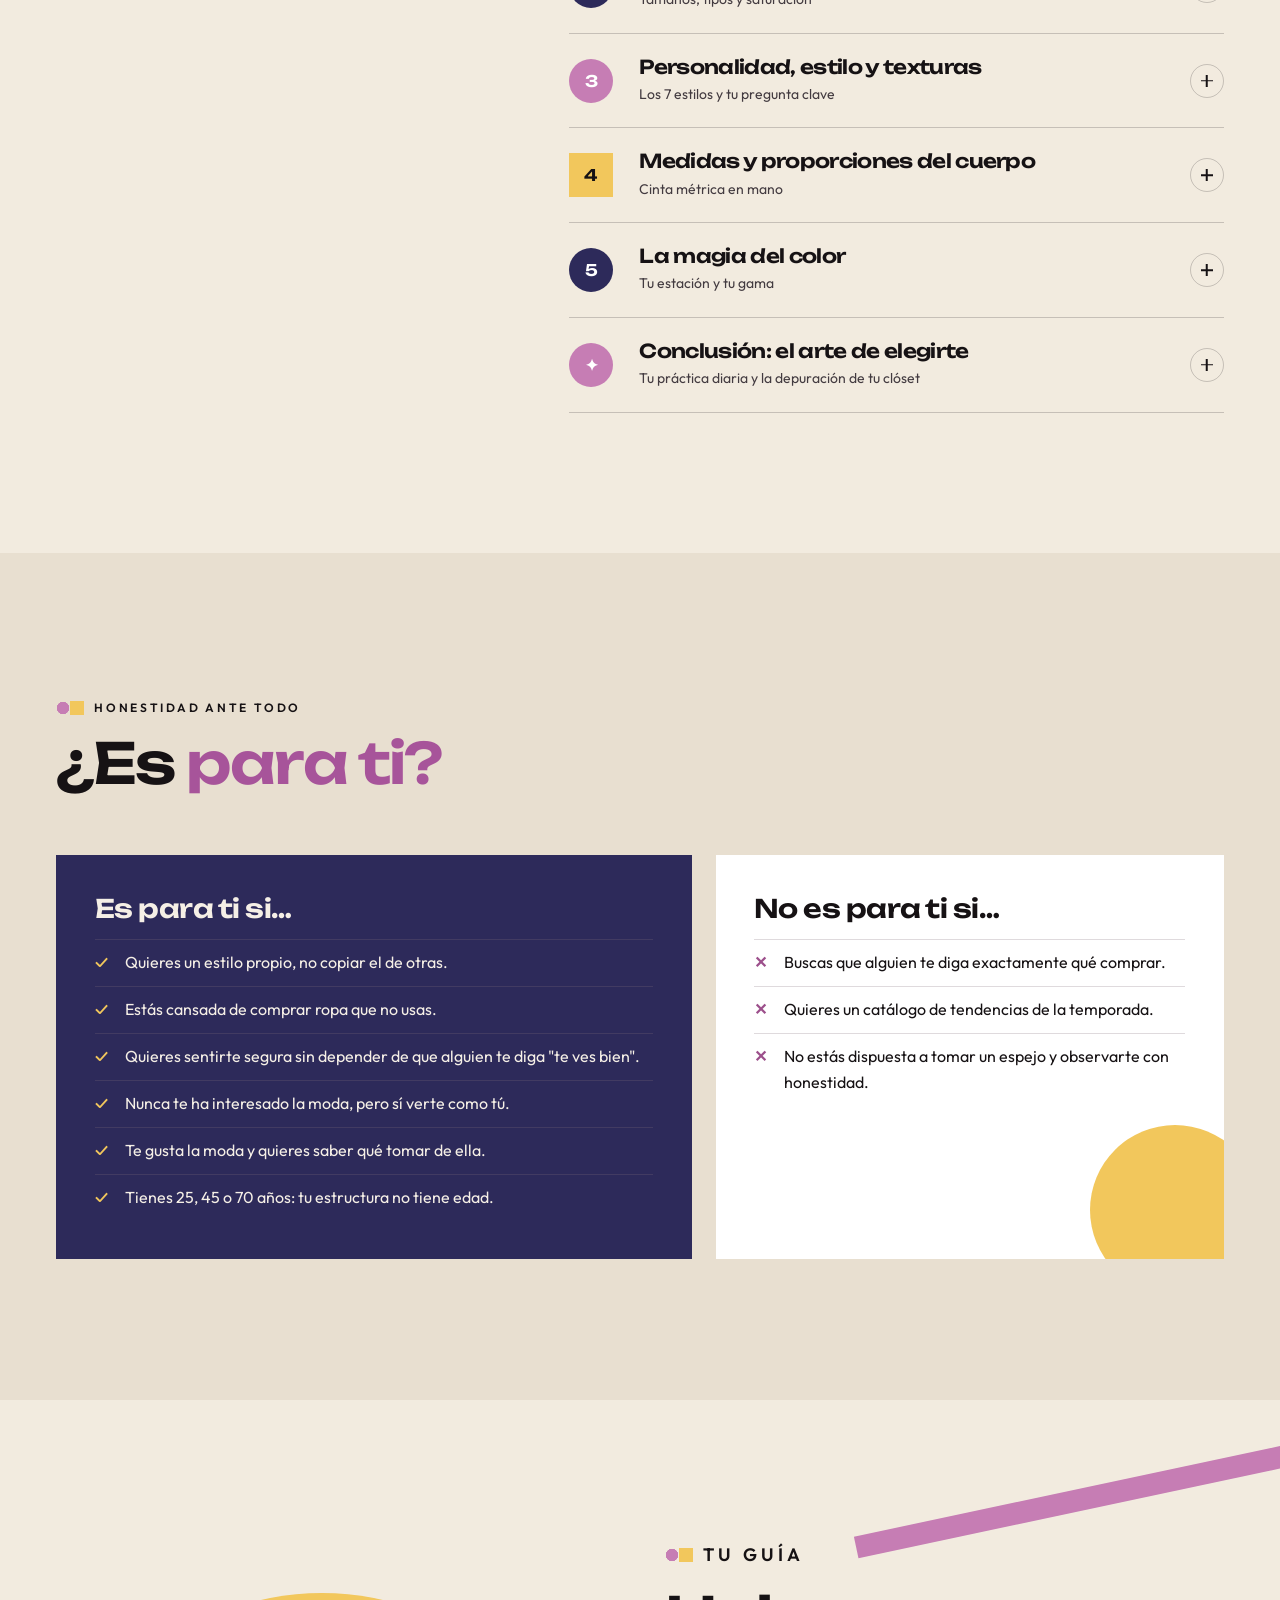
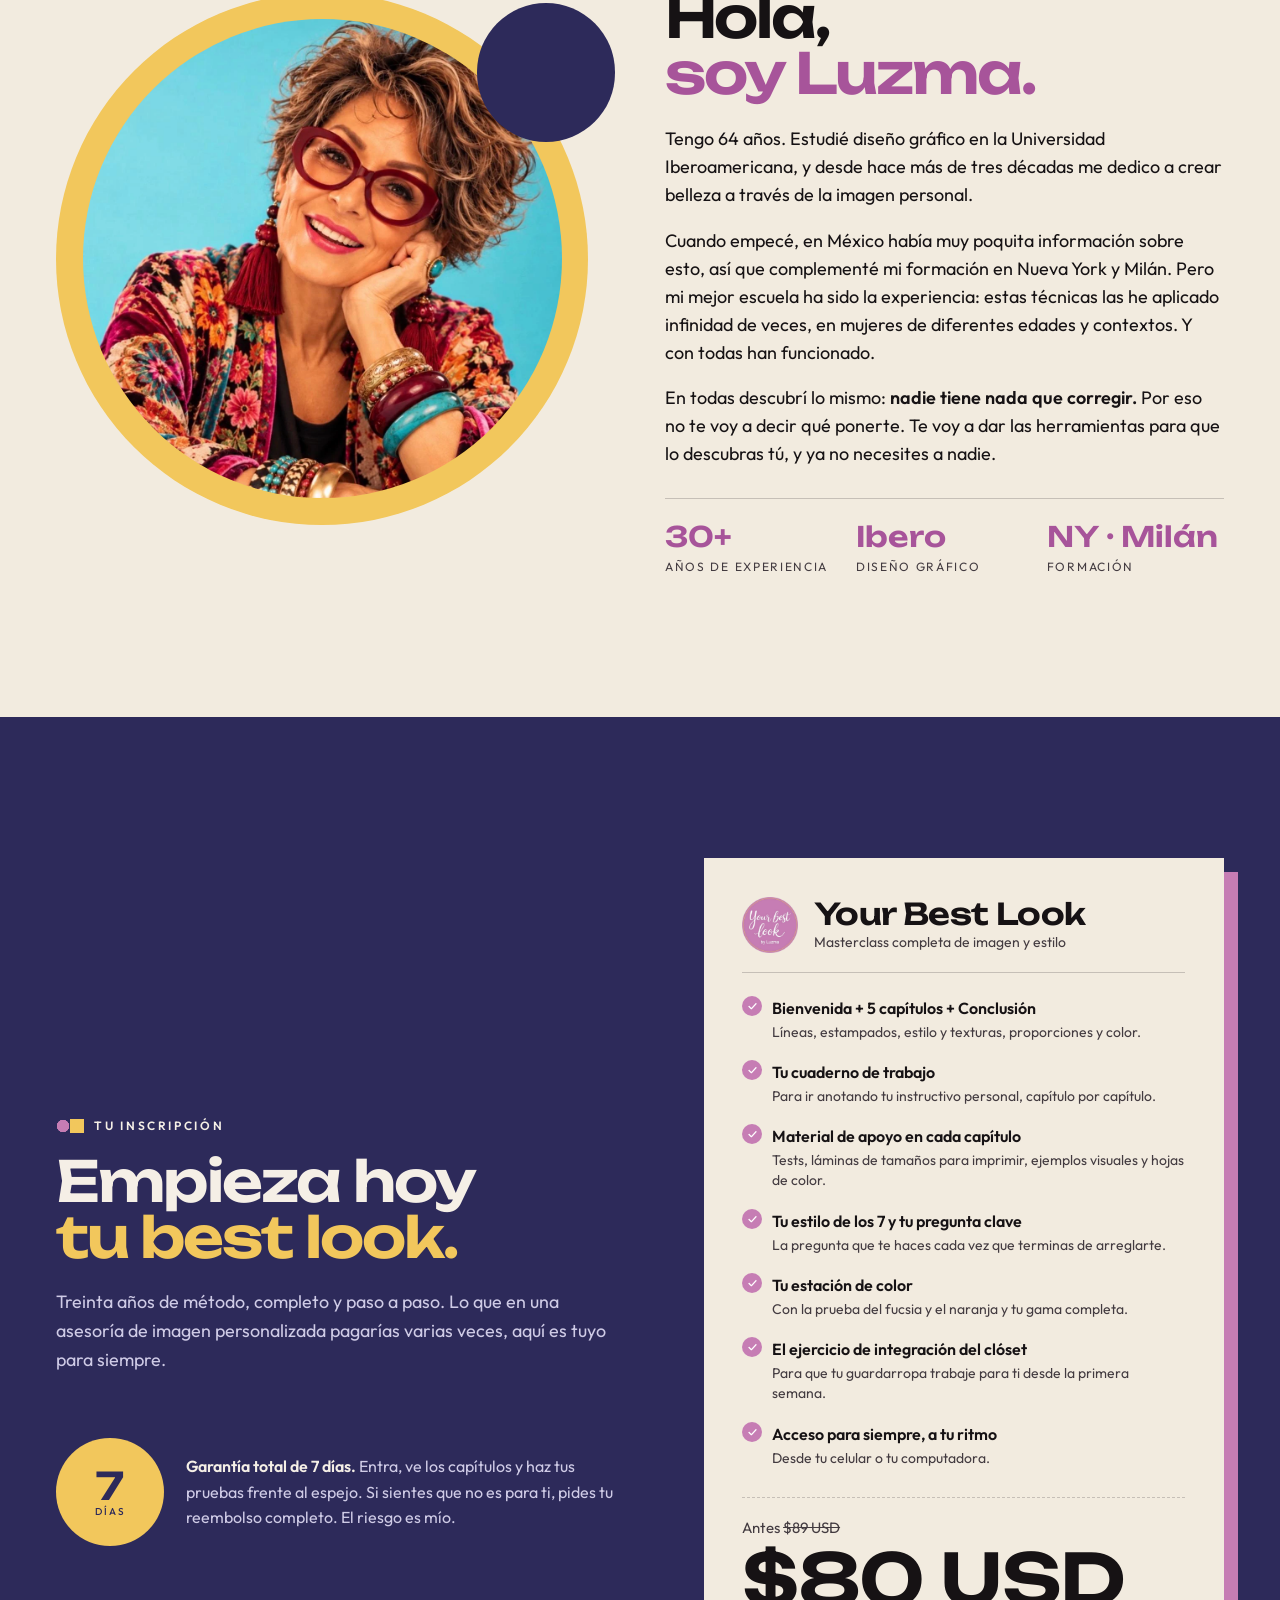
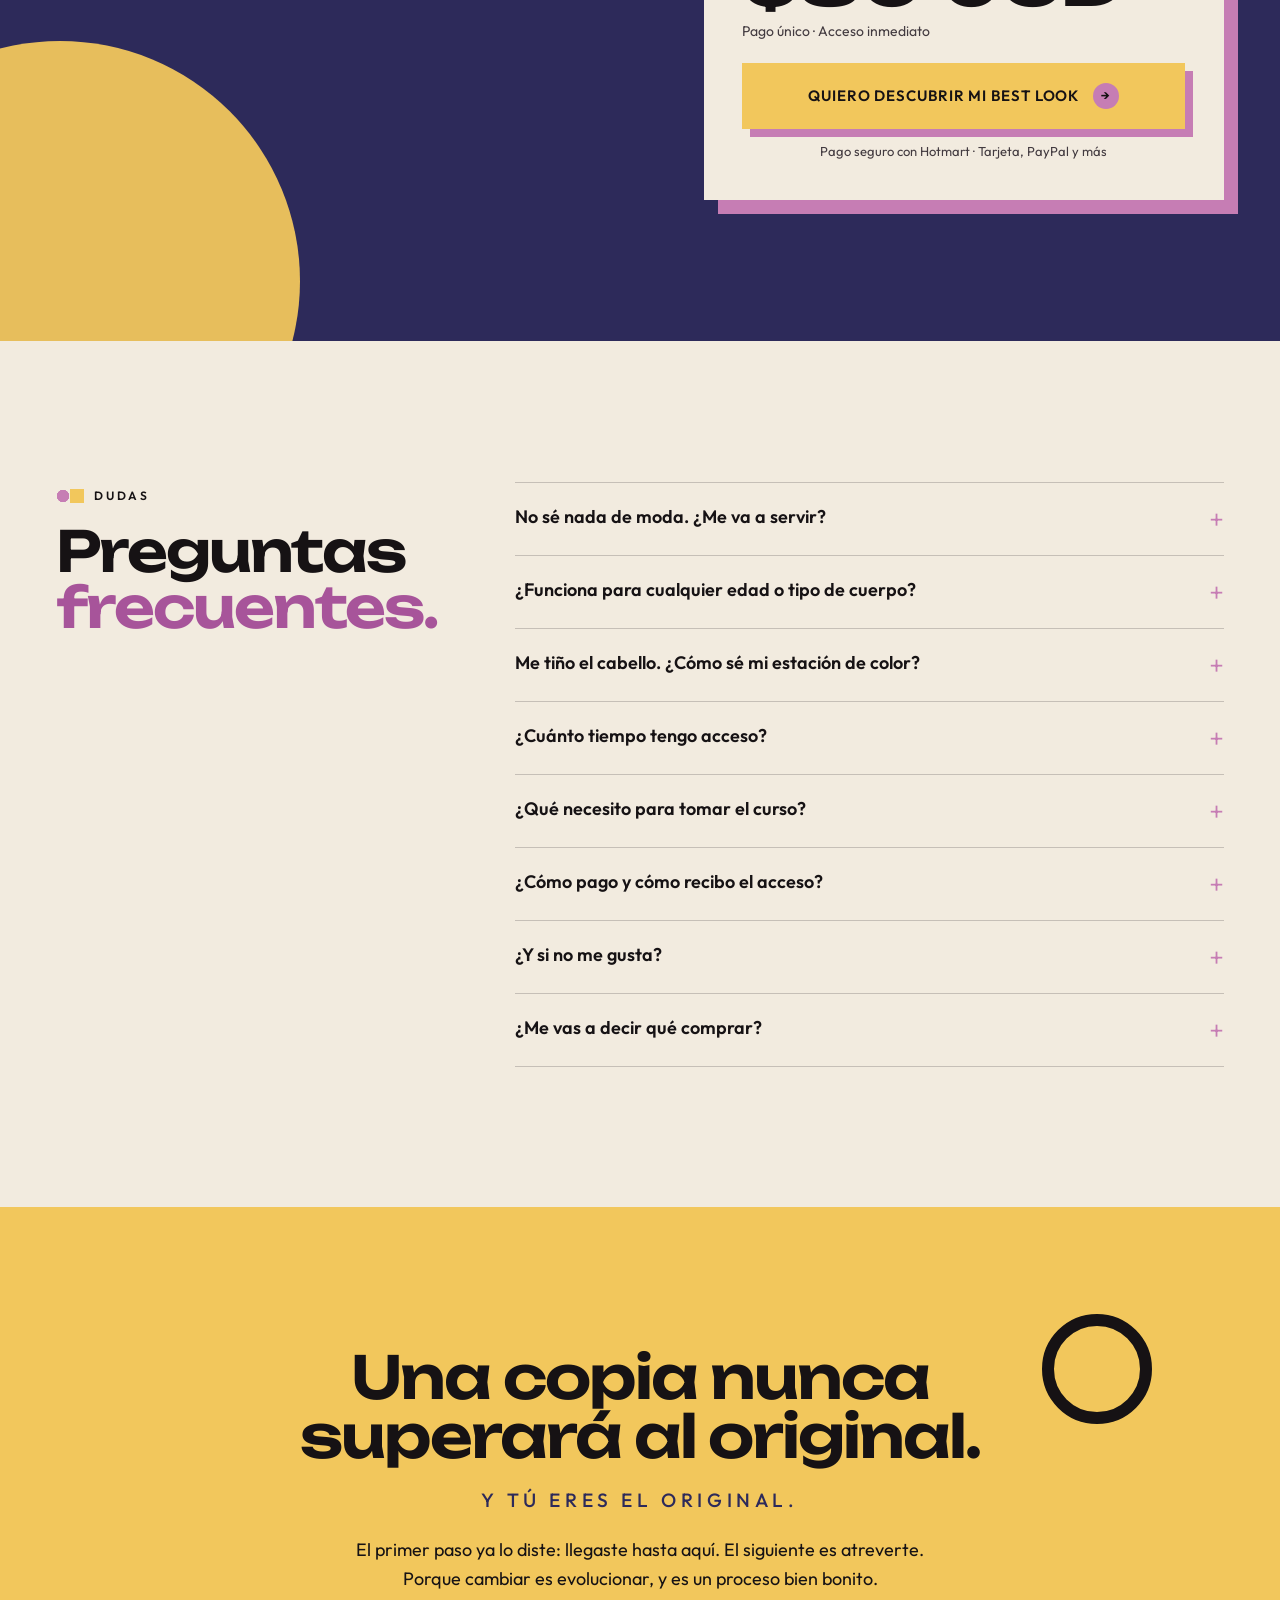
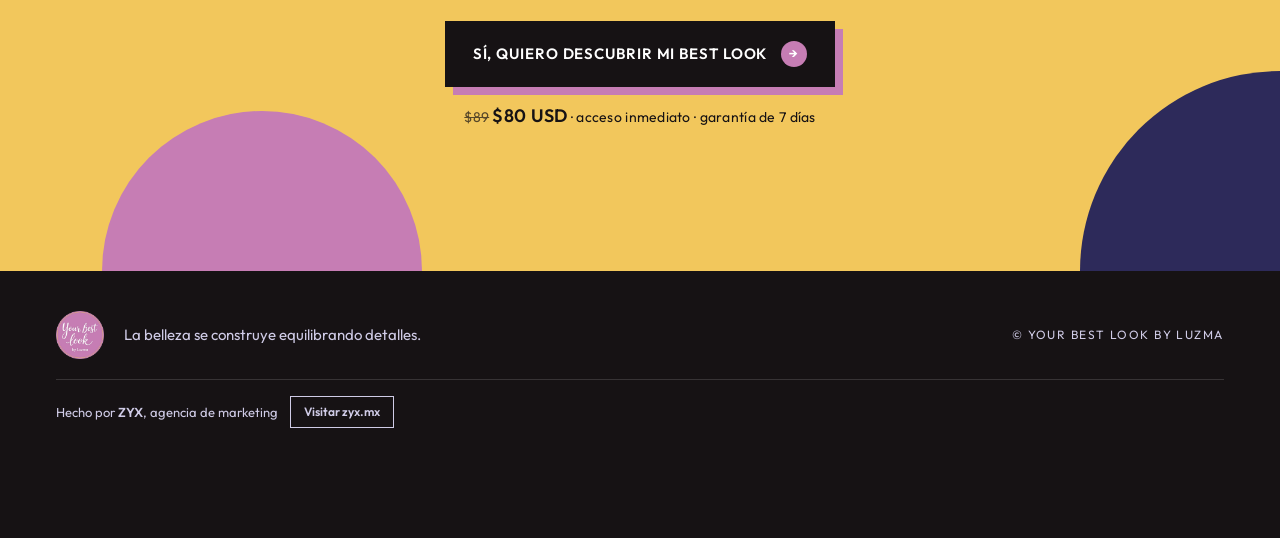
==== commit 7ccb3f66: "Crédito de ZYX con botón a zyx.mx en todas las páginas Co-Authored-By: Claude Opus 5.5 <noreply@anth" ====
--- a/1/index.html
+++ b/1/index.html
@@ -25,7 +25,7 @@
 <meta name="theme-color" content="#f2ebdf">
 <link rel="preconnect" href="https://fonts.googleapis.com"><link rel="preconnect" href="https://fonts.gstatic.com" crossorigin>
 <link href="https://fonts.googleapis.com/css2?family=Outfit:wght@400;500;600&family=Unbounded:wght@400;600;800&display=swap" rel="stylesheet">
-<link rel="stylesheet" href="../shared/base.css?v=1">
+<link rel="stylesheet" href="../shared/base.css?v=2">
 <link rel="stylesheet" href="theme.css?v=1">
 </head>
 <body class="landing t-v13 art">
@@ -119,7 +119,7 @@
 <h2 data-r>Una copia nunca superará al original.</h2><p class="script final__script" data-r>Y tú eres el original.</p><p class="final__p" data-r>El primer paso ya lo diste: llegaste hasta aquí. El siguiente es atreverte. Porque cambiar es evolucionar, y es un proceso bien bonito.</p><div class="final__cta" data-r><a class="btn " data-checkout href="#"><span>Sí, quiero descubrir mi Best Look</span><i class="btn__arrow" aria-hidden="true">→</i></a><p class="hero__price"><s data-price-before>$89</s> <b data-price>$80 USD</b> · acceso inmediato · garantía de <span data-guarantee>7</span> días</p></div>
 </div>
 </section>
-<footer class="footer"><div class="wrap"><img src="../shared/logo.png" alt="" width="48" height="48" loading="lazy"><p>La belleza se construye equilibrando detalles.</p><p class="footer__c">© Your Best Look by Luzma</p></div></footer>
+<footer class="footer"><div class="wrap"><img src="../shared/logo.png" alt="" width="48" height="48" loading="lazy"><p>La belleza se construye equilibrando detalles.</p><p class="footer__c">© Your Best Look by Luzma</p><div class="zyx"><span>Hecho por <b>ZYX</b>, agencia de marketing</span><a href="https://zyx.mx" target="_blank" rel="noopener">Visitar zyx.mx</a></div></div></footer>
 <div class="sticky-cta"><div class="t"><b>Your Best Look</b><s class="was-inline" data-price-before>$89</s> <span data-price>$80 USD</span></div><a class="btn" data-checkout href="#">Quiero mi Best Look</a></div>
 
 <script src="../assets/config.js"></script>
--- a/shared/base.css
+++ b/shared/base.css
@@ -342,3 +342,9 @@
 /* El "¿Y si no hubiera…?" respira a todo el ancho, con el texto debajo */
 @media(min-width:861px){.art .reverse__a{grid-template-columns:1fr;gap:22px}.art .reverse__a p{max-width:760px}}
 .art .fx__sw span:last-child{color:#1d1418;text-shadow:none}
+/* Crédito de la agencia */
+.zyx{display:flex;align-items:center;justify-content:center;flex-wrap:wrap;gap:8px 12px;margin-top:14px;font-size:13px;line-height:1.3;letter-spacing:0;text-transform:none}
+.zyx b{font-weight:600}
+.zyx a{display:inline-flex;align-items:center;min-height:32px;padding:0 13px;border:1px solid currentColor;border-radius:var(--btn-r);color:inherit;font-size:12px;font-weight:600;text-decoration:none;white-space:nowrap;transition:background .2s}
+.zyx a:hover{background:rgba(128,128,128,.2)}
+.footer .zyx{flex:0 0 100%;justify-content:flex-start;margin-top:0;padding-top:16px;border-top:1px solid rgba(255,255,255,.14)}
--- a/1/theme.css
+++ b/1/theme.css
@@ -103,7 +103,6 @@
 .fit__yes li::before{color:var(--oro)}
 .luzma__photo{position:relative;border-radius:50%;aspect-ratio:1;overflow:visible;background:var(--oro)}
 .luzma__photo img{border-radius:50%;width:90%;height:90%;margin:5%}
-.luzma__photo::after{content:"";position:absolute;left:-8%;bottom:-6%;width:46%;aspect-ratio:2/1;border-radius:999px 999px 0 0;background:var(--malva);z-index:2}
 .creds dt{color:var(--malva);font-size:clamp(22px,2.2vw,32px)}
 .seal{background:var(--oro);border-radius:50%;box-shadow:none}
 .card{border-radius:0;box-shadow:14px 14px 0 var(--malva)}
@@ -169,7 +168,6 @@
 .luzma__photo{background:var(--oro)}
 .luzma__photo img{object-position:50% 8%}
 .luzma__photo::before{content:"";position:absolute;right:-5%;top:2%;width:26%;aspect-ratio:1;border-radius:50%;background:var(--indigo);z-index:2}
-.luzma__photo::after{background:url(../shared/img/luzma-tela.webp) center/cover}
 .luzma__copy p{font-size:18px;line-height:1.55}
 @media(max-width:860px){
   .hero__media{min-height:0;padding:24px 0 40px}
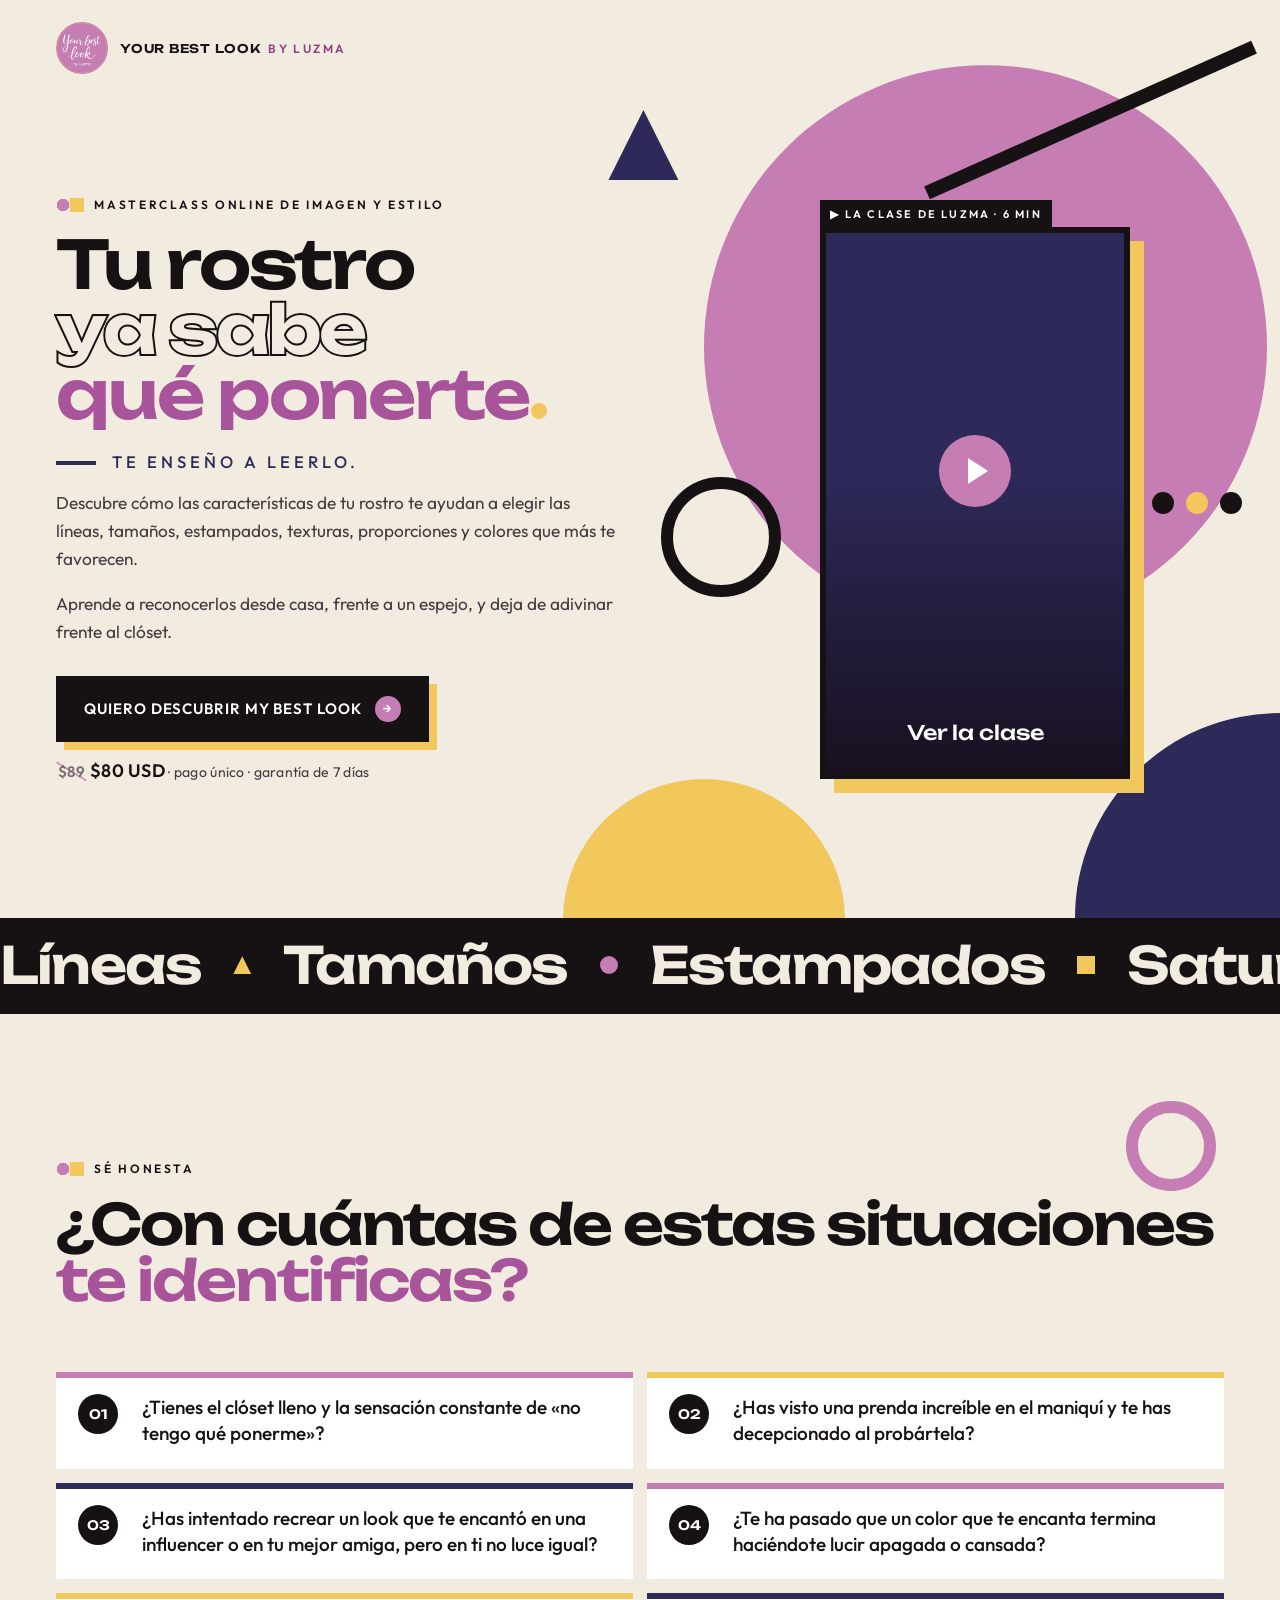
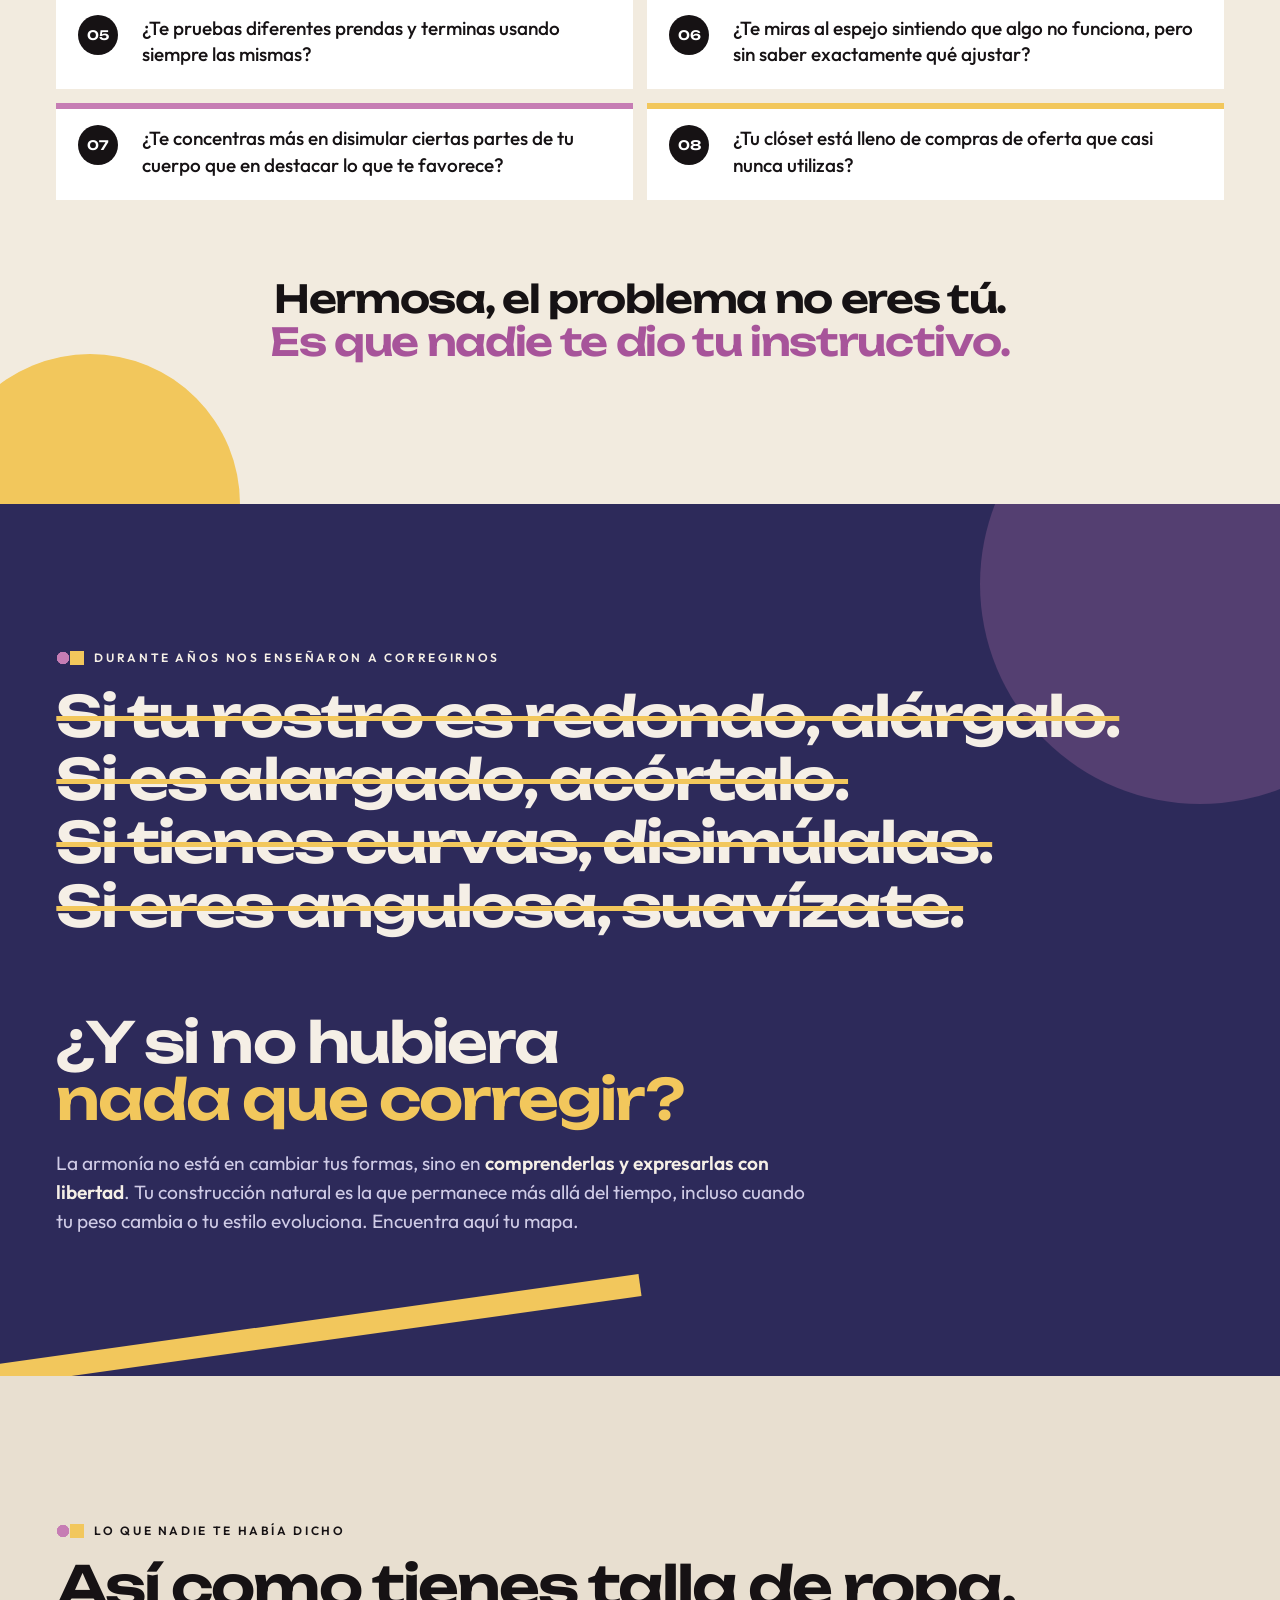
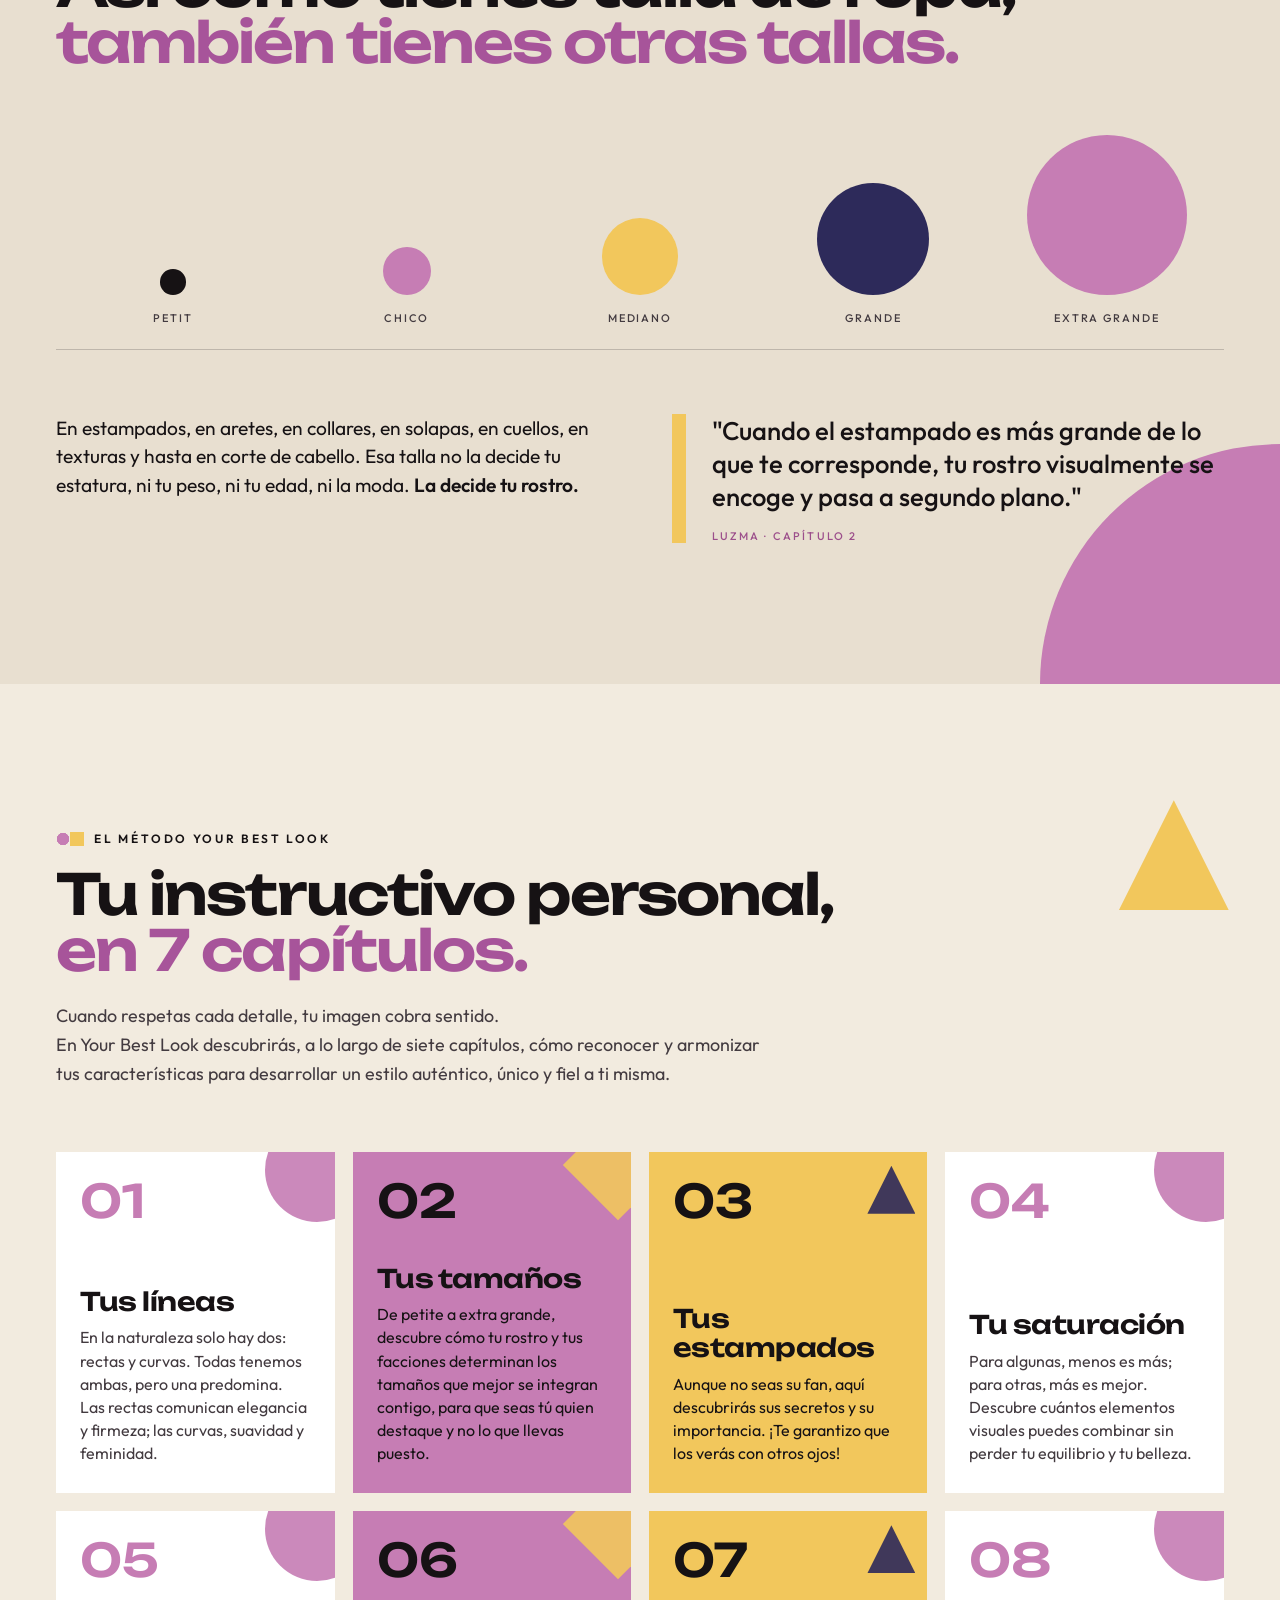
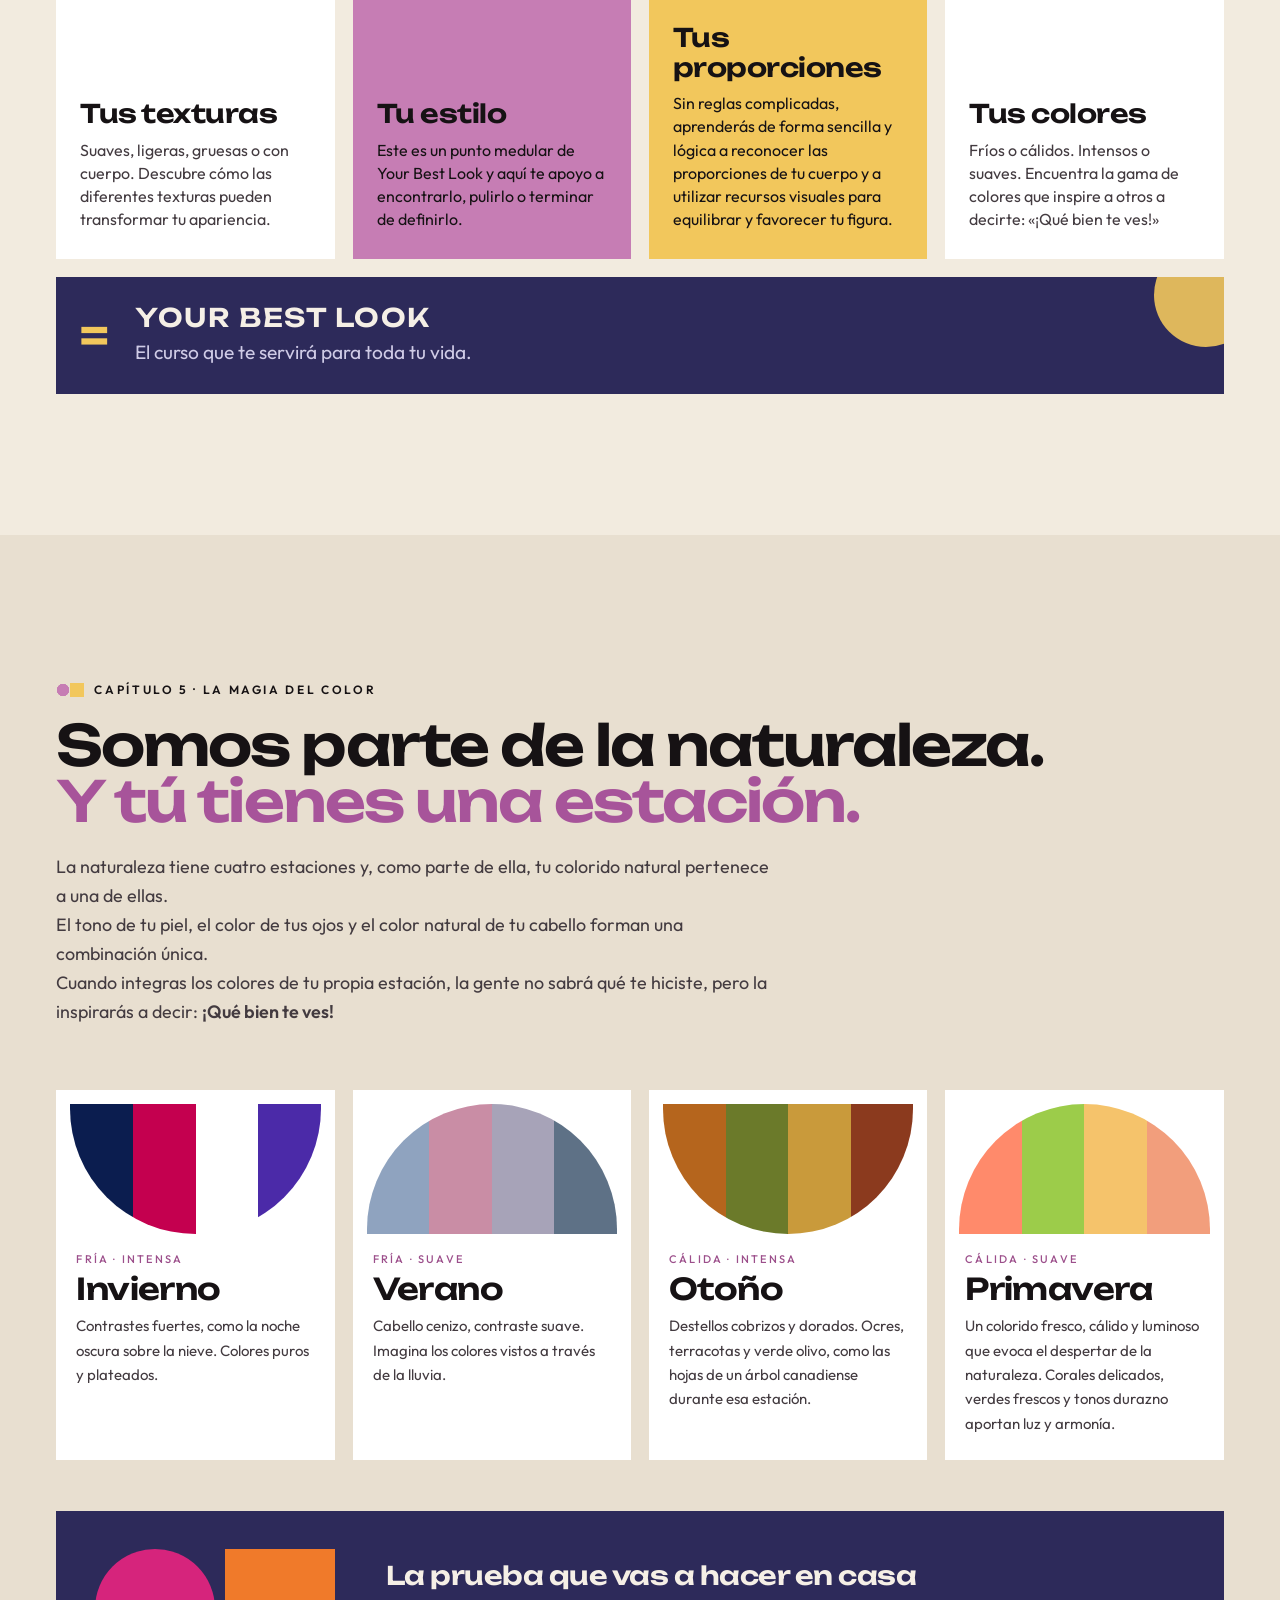
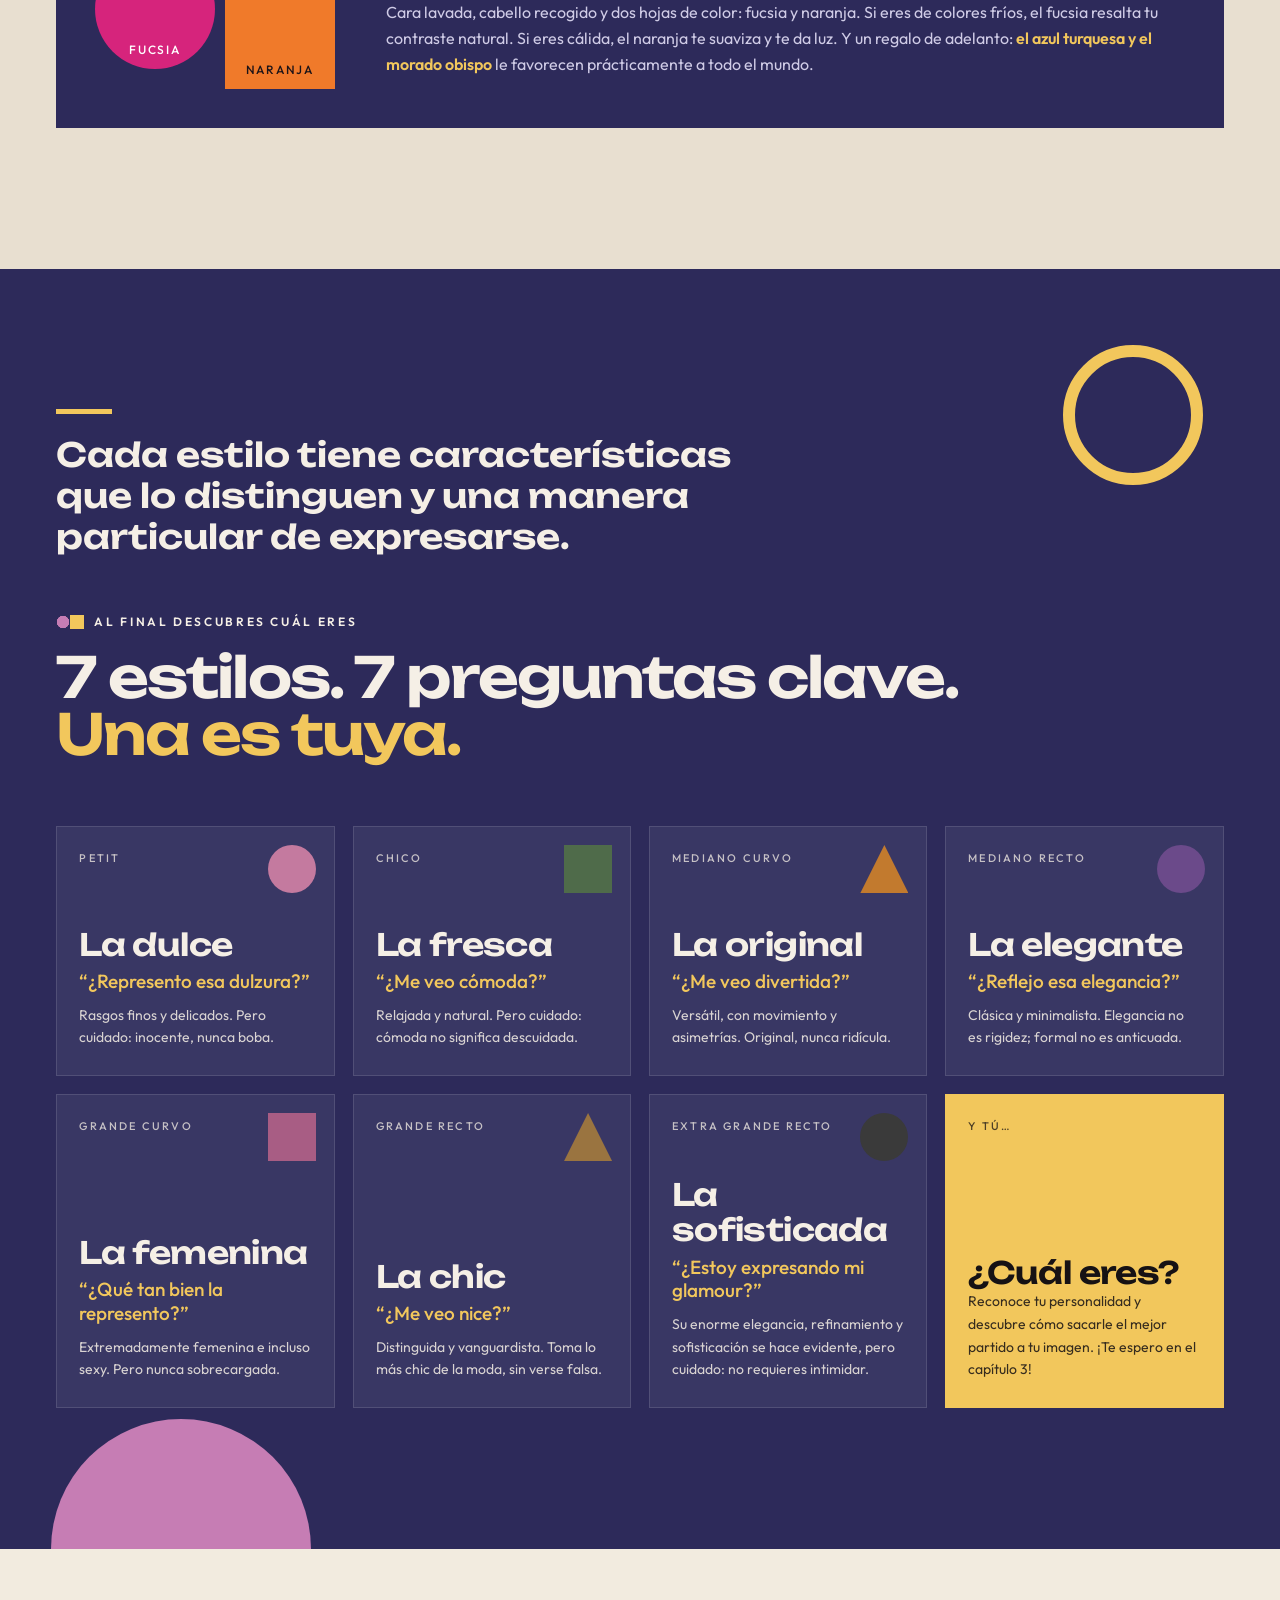
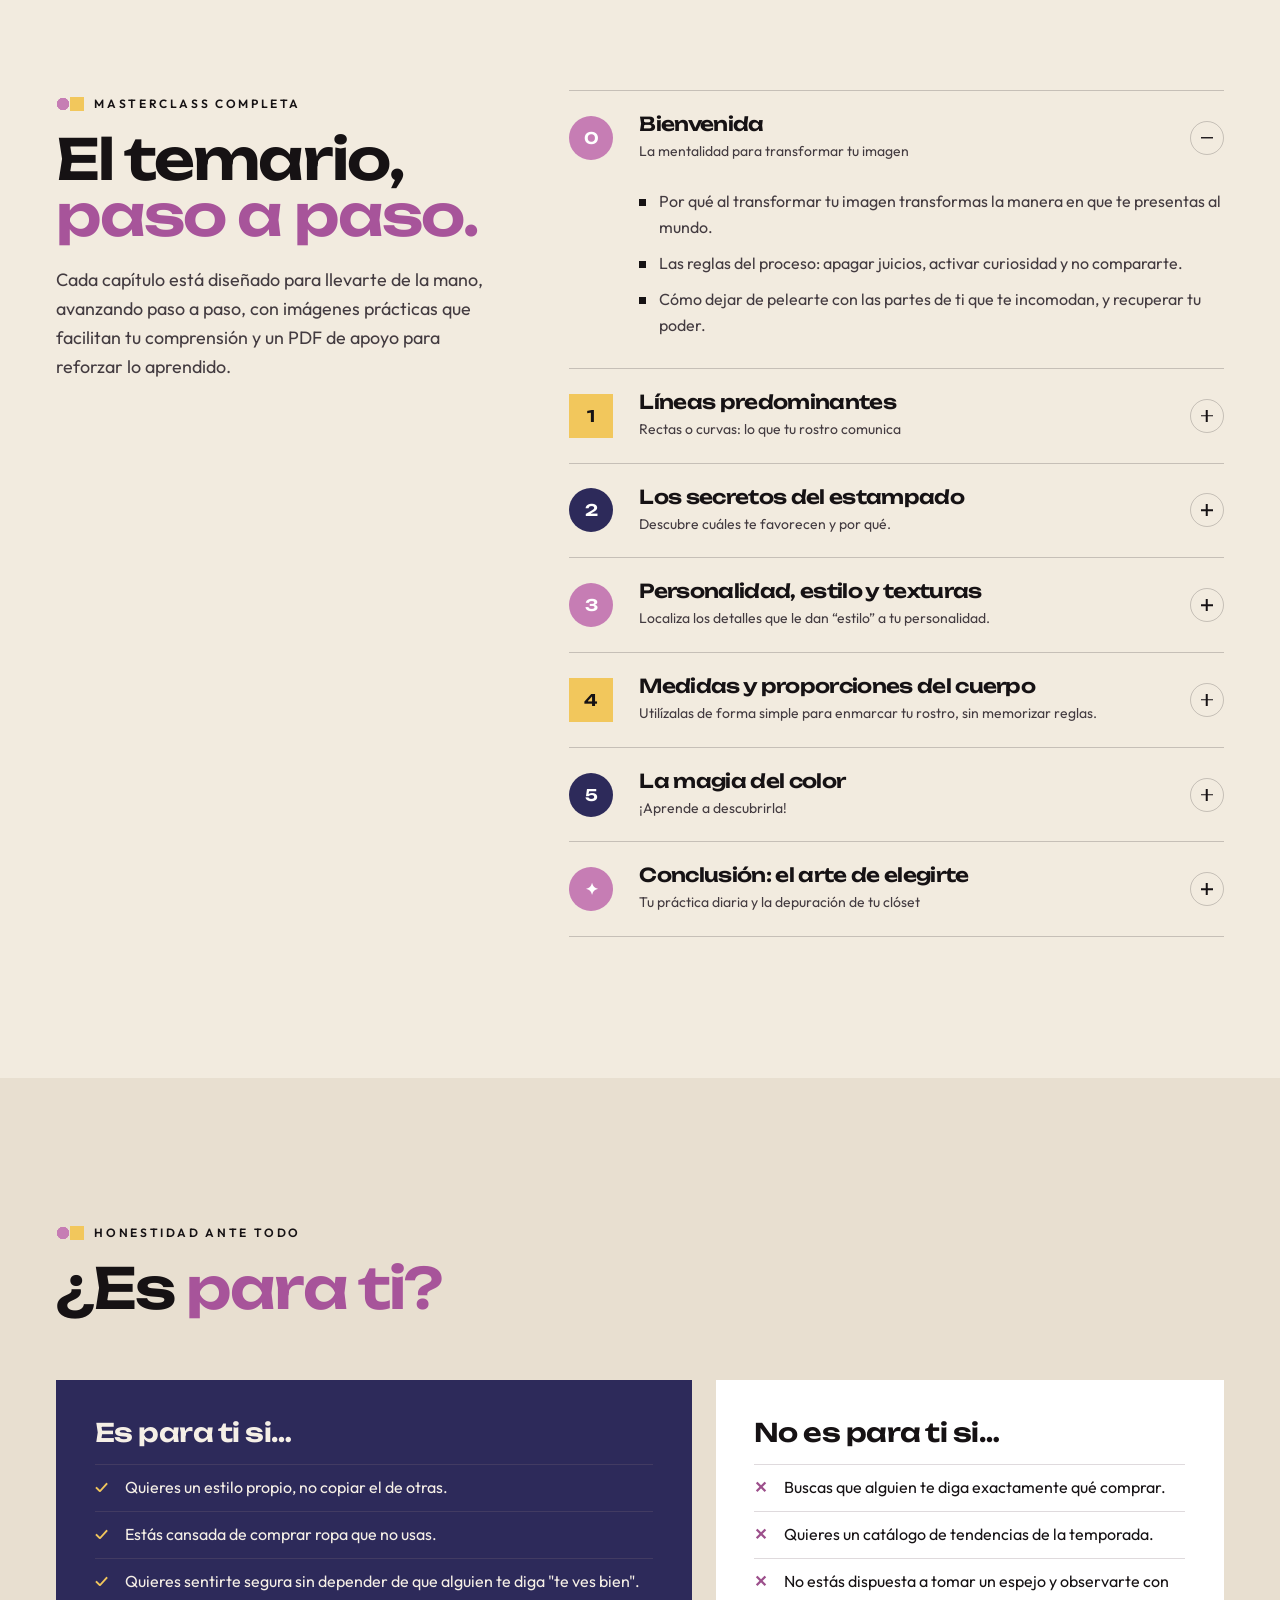
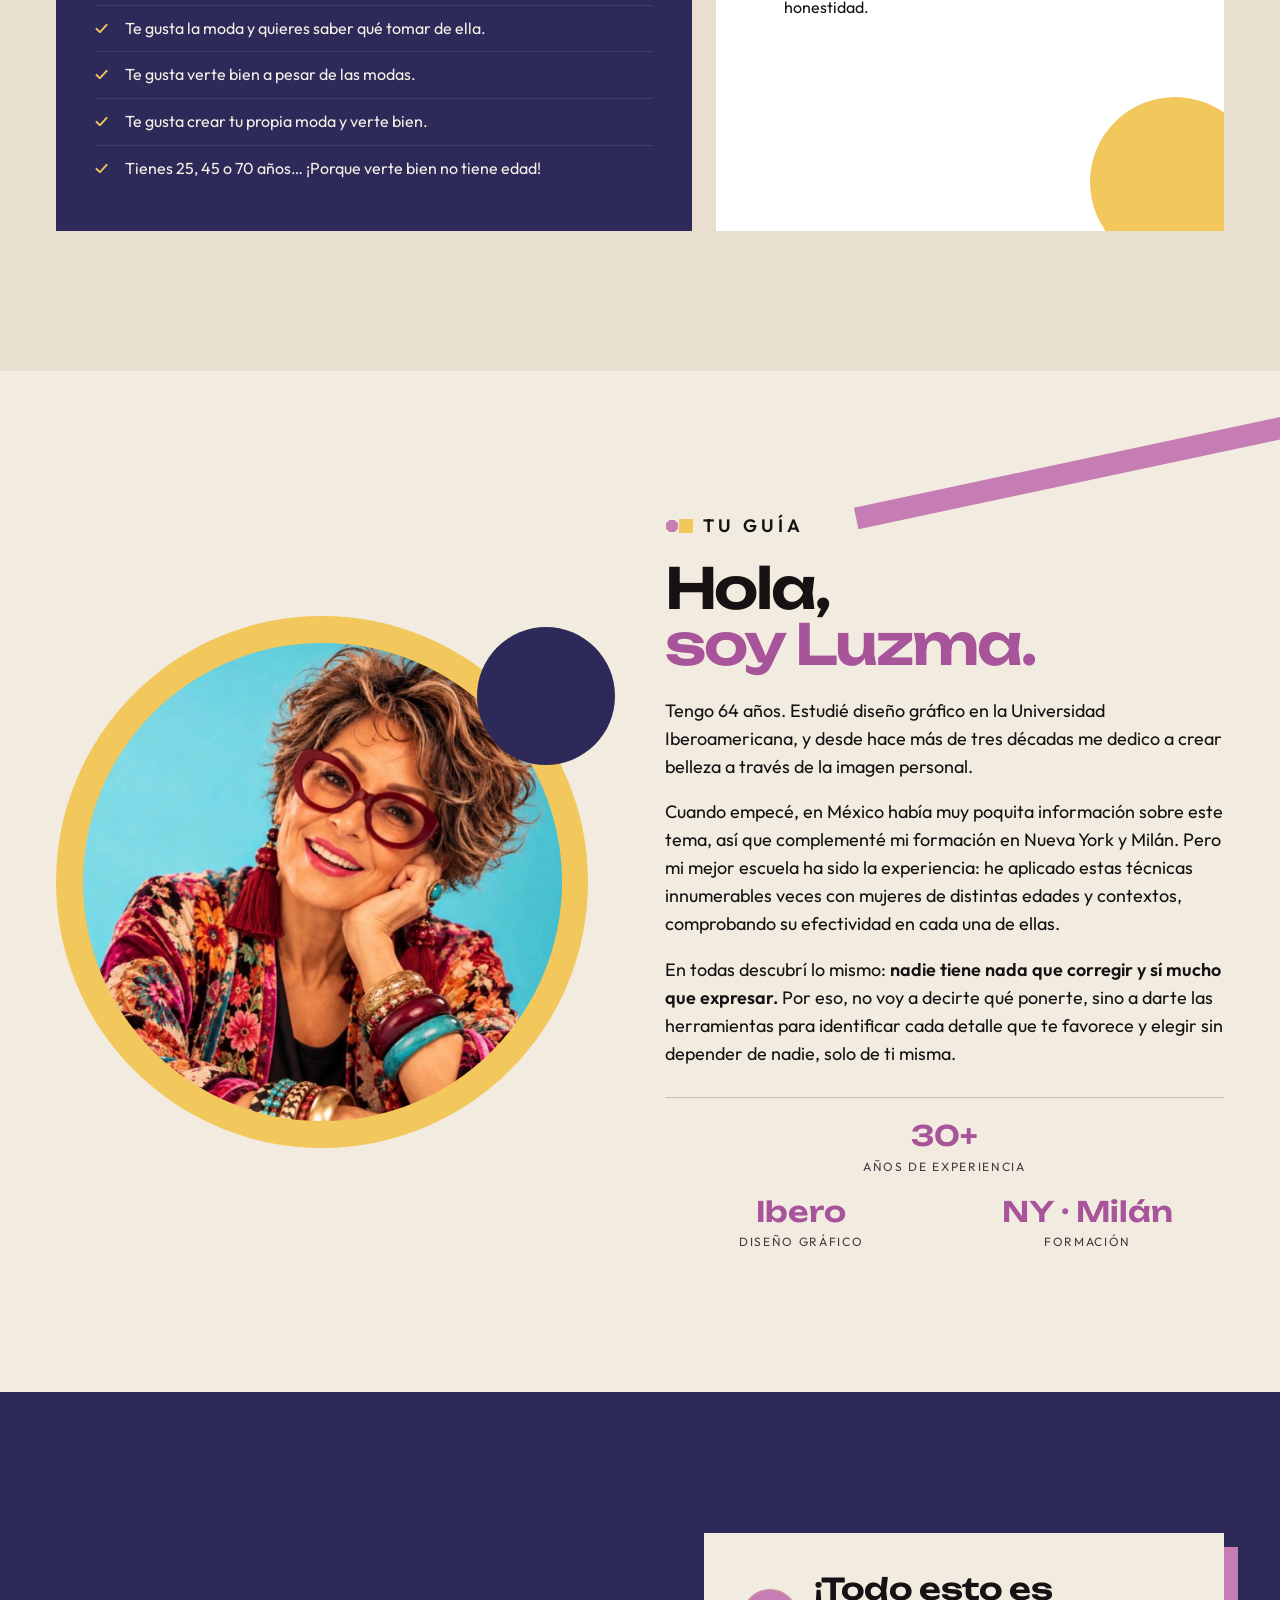
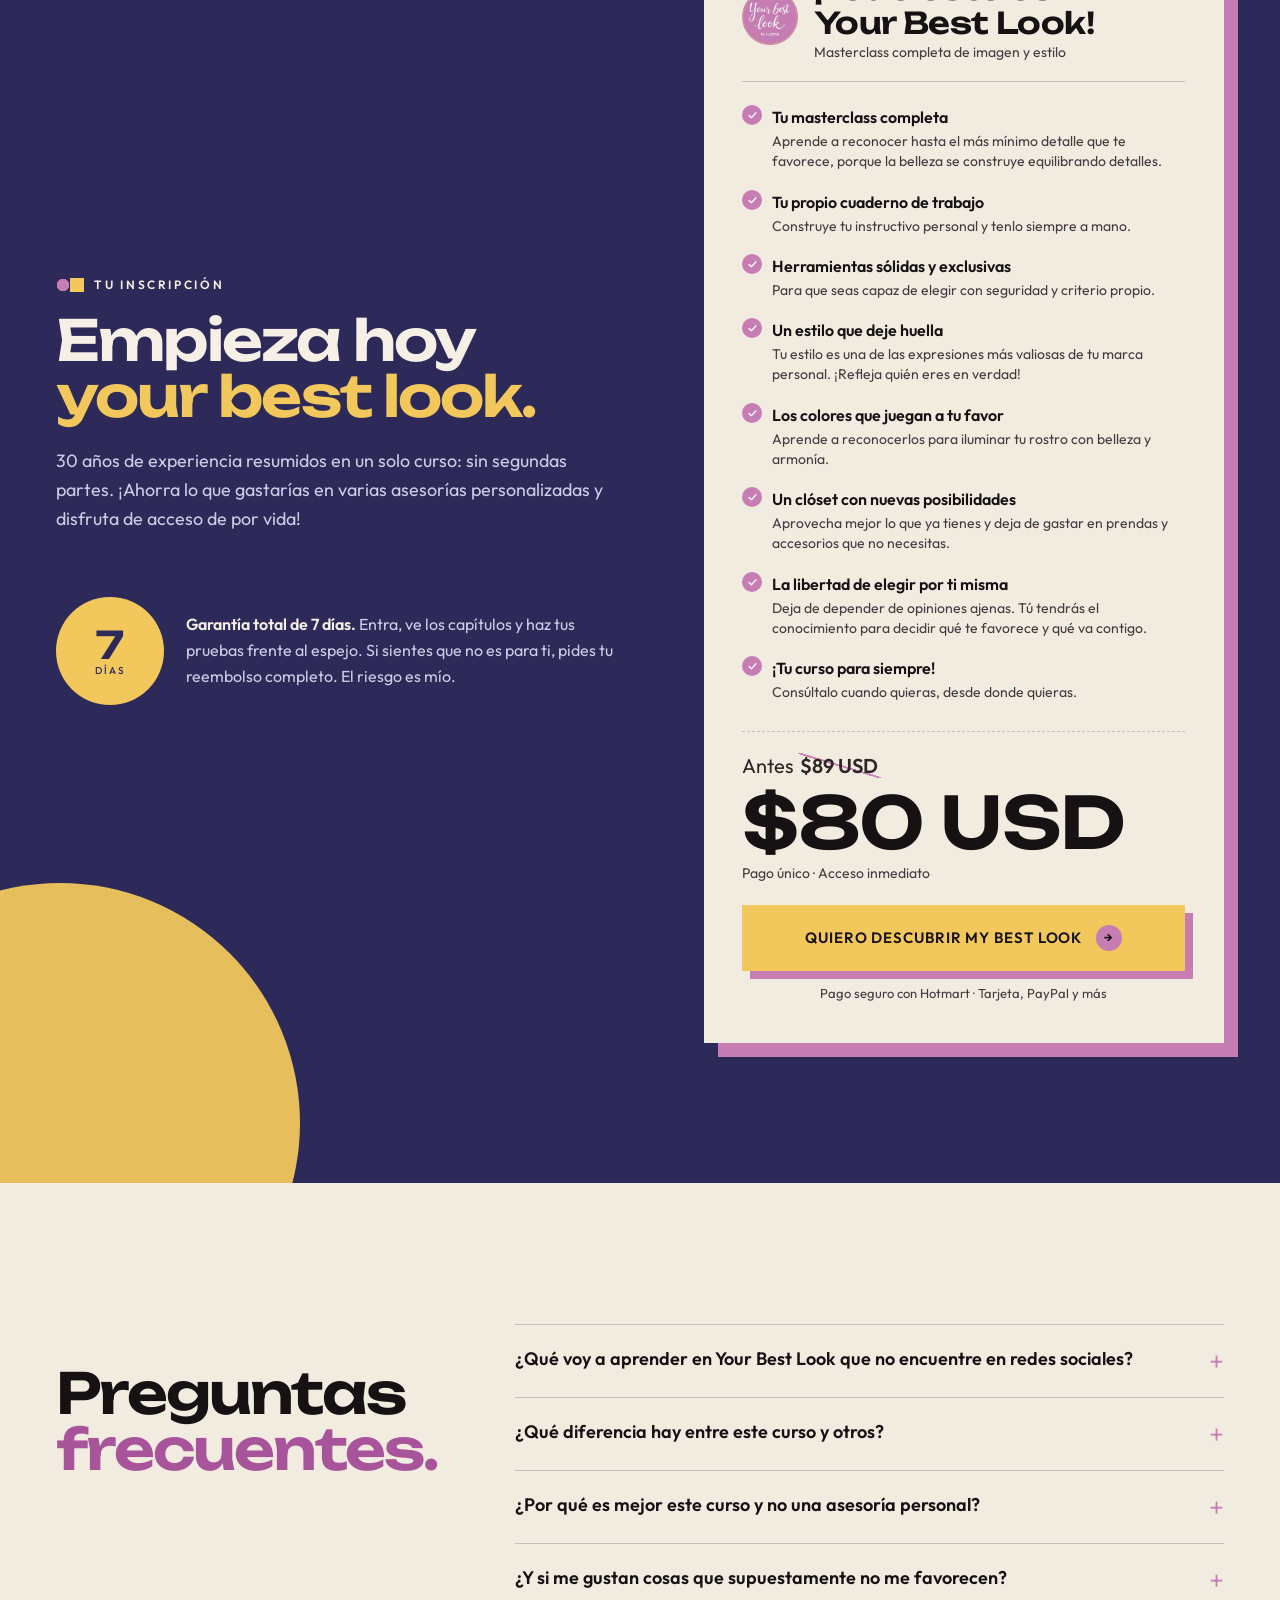
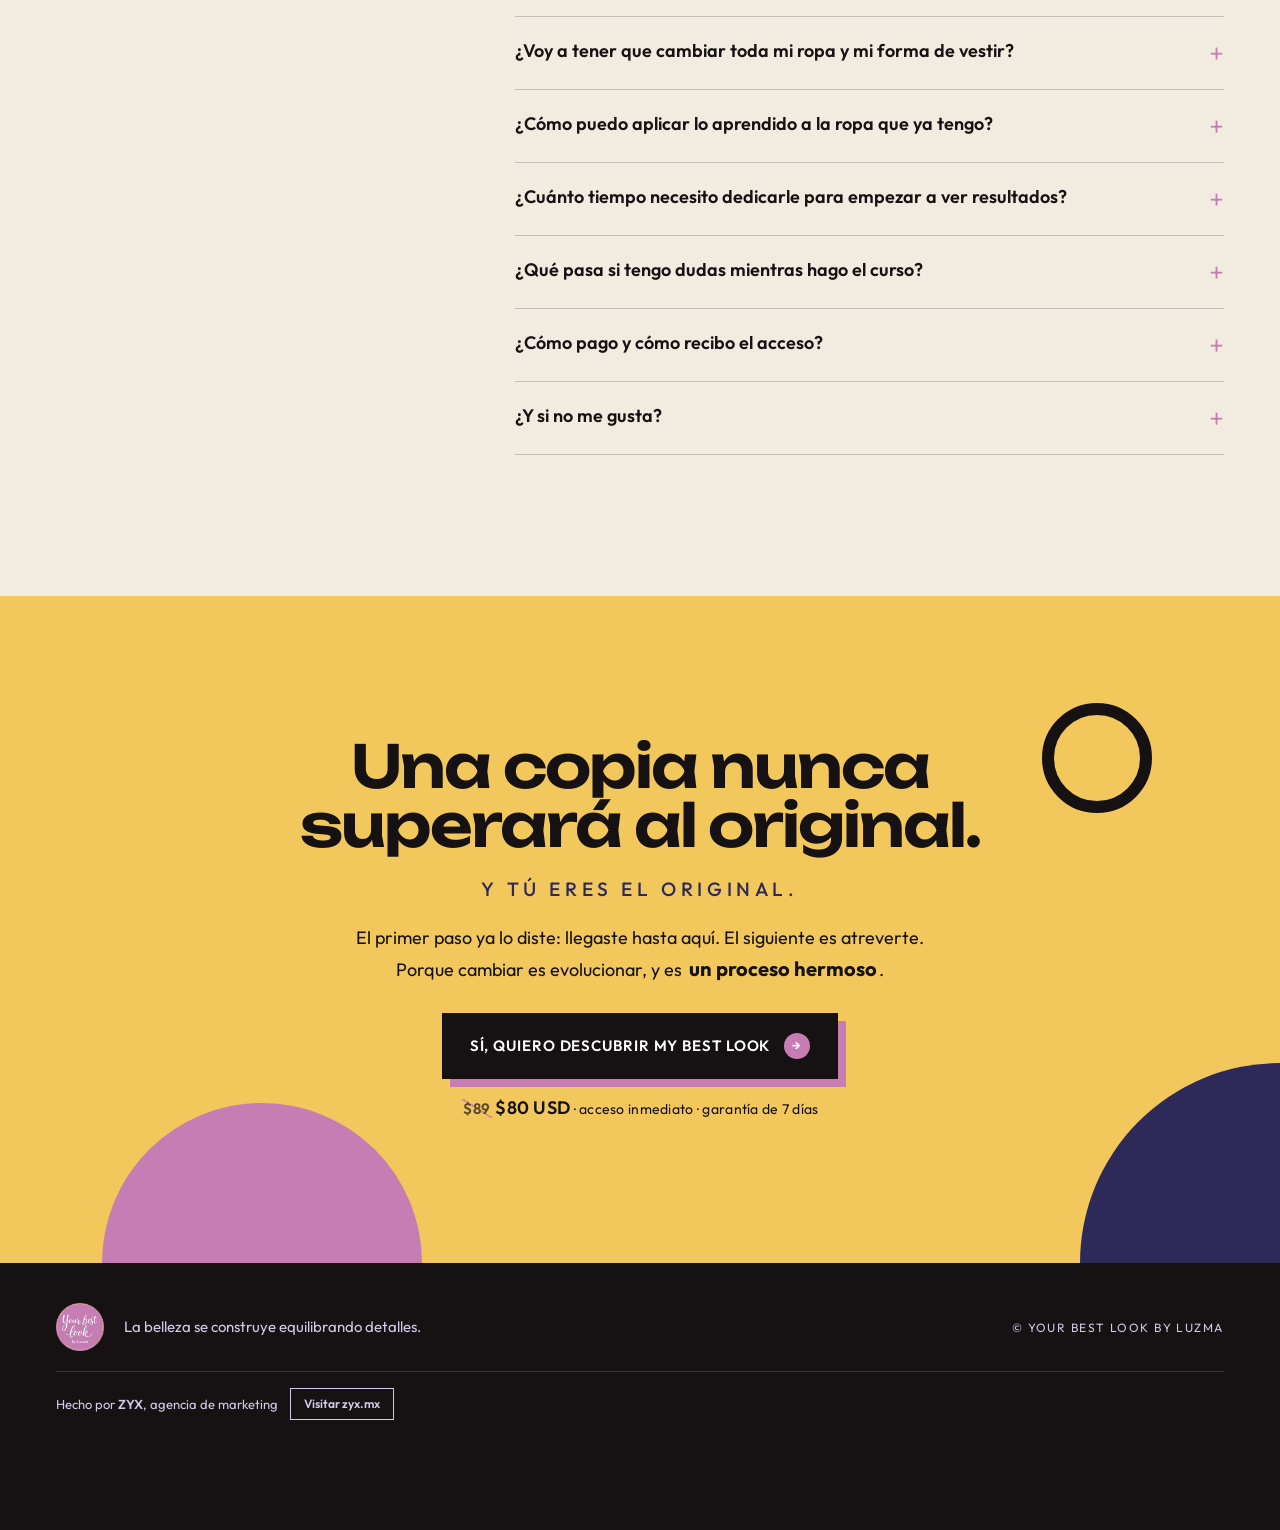
==== commit 132d3cd3: "Correcciones de Luzma del 30 oct al 1 nov en todas las páginas Co-Authored-By: Claude Opus 5.5 <nore" ====
--- a/1/index.html
+++ b/1/index.html
@@ -25,7 +25,7 @@
 <meta name="theme-color" content="#f2ebdf">
 <link rel="preconnect" href="https://fonts.googleapis.com"><link rel="preconnect" href="https://fonts.gstatic.com" crossorigin>
 <link href="https://fonts.googleapis.com/css2?family=Outfit:wght@400;500;600&family=Unbounded:wght@400;600;800&display=swap" rel="stylesheet">
-<link rel="stylesheet" href="../shared/base.css?v=2">
+<link rel="stylesheet" href="../shared/base.css?v=3">
 <link rel="stylesheet" href="theme.css?v=1">
 </head>
 <body class="landing t-v13 art">
@@ -43,8 +43,8 @@
     <p class="kicker">Masterclass online de imagen y estilo</p>
     <h1><span class='l l1'>Tu rostro</span><span class='l l2'>ya sabe</span><span class='l l3'>qué ponerte<i class='dot'></i></span></h1>
     <p class="script hero__script">Te enseño a leerlo.</p>
-    <p class="hero__lead">Tus líneas, tus tamaños, tus estampados, tus texturas, tus proporciones y tus colores. Arma <b>tu instructivo personal</b> desde tu casa, con un espejo, y deja de adivinar frente al clóset.</p>
-    <div class="hero__cta" data-hero-cta><a class="btn " data-checkout href="#"><span>Quiero descubrir mi Best Look</span><i class="btn__arrow" aria-hidden="true">→</i></a><p class="hero__price"><s data-price-before>$89</s> <b data-price>$80 USD</b> · pago único · garantía de <span data-guarantee>7</span> días</p></div>
+    <p class="hero__lead">Descubre cómo las características de tu rostro te ayudan a elegir las líneas, tamaños, estampados, texturas, proporciones y colores que más te favorecen.</p><p class="hero__lead">Aprende a reconocerlos desde casa, frente a un espejo, y deja de adivinar frente al clóset.</p>
+    <div class="hero__cta" data-hero-cta><a class="btn " data-checkout href="#"><span>Quiero descubrir My Best Look</span><i class="btn__arrow" aria-hidden="true">→</i></a><p class="hero__price"><s data-price-before>$89</s> <b data-price>$80 USD</b> · pago único · garantía de <span data-guarantee>7</span> días</p></div>
   </div>
   <div class="hero__media"><div class="hero__vsl"><p class="hero__vslk">▶ La clase de Luzma · 6 min</p><div class="video" data-video></div></div></div>
 </div>
@@ -54,69 +54,69 @@
 <section class="s pain">
 <div class="sdeco" aria-hidden="true"><span class="g-half gh2"></span><span class="g-ring gr2"></span></div>
 <div class="wrap">
-<div class="sh"><p class="kicker" data-r>Sé honesta</p><h2 data-r>¿Cuántas de estas <em>te han pasado?</em></h2></div><ol class="pain__list"><li data-r><span class="n">01</span><p>Tienes el clóset lleno… y aun así <b>"no tienes qué ponerte"</b>.</p></li><li data-r><span class="n">02</span><p>Esa prenda se veía increíble en el maniquí. En ti, no.</p></li><li data-r><span class="n">03</span><p>Copiaste el outfit idéntico de alguien en redes, y no se te ve igual.</p></li><li data-r><span class="n">04</span><p>Hay colores que te hacen ver cansada, y te lo dicen: "¿te sientes bien?".</p></li><li data-r><span class="n">05</span><p>Te pruebas cinco cosas antes de salir y terminas con lo de siempre.</p></li><li data-r><span class="n">06</span><p>Frente al espejo sientes que "algo no cuadra", pero no sabes qué.</p></li><li data-r><span class="n">07</span><p>Llevas años disimulando esa parte de ti que no te gusta.</p></li></ol><p class="pain__turn" data-r>Hermosa, el problema no eres tú. <em>Es que nadie te dio tu instructivo.</em></p>
+<div class="sh"><p class="kicker" data-r>Sé honesta</p><h2 data-r>¿Con cuántas de estas situaciones <em>te identificas?</em></h2></div><ol class="pain__list"><li data-r><span class="n">01</span><p>¿Tienes el clóset lleno y la sensación constante de «no tengo qué ponerme»?</p></li><li data-r><span class="n">02</span><p>¿Has visto una prenda increíble en el maniquí y te has decepcionado al probártela?</p></li><li data-r><span class="n">03</span><p>¿Has intentado recrear un look que te encantó en una influencer o en tu mejor amiga, pero en ti no luce igual?</p></li><li data-r><span class="n">04</span><p>¿Te ha pasado que un color que te encanta termina haciéndote lucir apagada o cansada?</p></li><li data-r><span class="n">05</span><p>¿Te pruebas diferentes prendas y terminas usando siempre las mismas?</p></li><li data-r><span class="n">06</span><p>¿Te miras al espejo sintiendo que algo no funciona, pero sin saber exactamente qué ajustar?</p></li><li data-r><span class="n">07</span><p>¿Te concentras más en disimular ciertas partes de tu cuerpo que en destacar lo que te favorece?</p></li><li data-r><span class="n">08</span><p>¿Tu clóset está lleno de compras de oferta que casi nunca utilizas?</p></li></ol><p class="pain__turn" data-r>Hermosa, el problema no eres tú. <em>Es que nadie te dio tu instructivo.</em></p>
 </div>
 </section>
 <section class="s reverse" data-tone="dark">
 <div class="sdeco" aria-hidden="true"><span class="g-circle gc2"></span><span class="g-bar gb2"></span></div>
 <div class="wrap">
-<p class="kicker" data-r>Durante años nos enseñaron a corregirnos</p><div class="rules"><p data-r><s>Si tu rostro es redondo, alárgalo.</s></p><p data-r><s>Si es alargado, acórtalo.</s></p><p data-r><s>Si tienes curvas, disimúlalas.</s></p><p data-r><s>Si eres angulosa, suavízate.</s></p></div><div class="reverse__a"><h2 data-r>¿Y si no hubiera <em>nada que corregir?</em></h2><p data-r>La armonía no está en cambiar tus formas, sino en <b>comprenderlas y expresarlas con libertad</b>. Tu construcción natural es la que permanece más allá del tiempo, incluso cuando tu peso cambia o tu estilo evoluciona. Ahí está tu mapa.</p></div>
+<p class="kicker" data-r>Durante años nos enseñaron a corregirnos</p><div class="rules"><p data-r><s>Si tu rostro es redondo, alárgalo.</s></p><p data-r><s>Si es alargado, acórtalo.</s></p><p data-r><s>Si tienes curvas, disimúlalas.</s></p><p data-r><s>Si eres angulosa, suavízate.</s></p></div><div class="reverse__a"><h2 data-r>¿Y si no hubiera <em>nada que corregir?</em></h2><p data-r>La armonía no está en cambiar tus formas, sino en <b>comprenderlas y expresarlas con libertad</b>. Tu construcción natural es la que permanece más allá del tiempo, incluso cuando tu peso cambia o tu estilo evoluciona. Encuentra aquí tu mapa.</p></div>
 </div>
 </section>
 <section class="s idea" data-tone="alt">
 <div class="sdeco" aria-hidden="true"><span class="g-quarter gq2"></span></div>
 <div class="wrap">
-<div class="sh"><p class="kicker" data-r>Lo que nadie te había dicho</p><h2 data-r>Así como tienes talla de ropa, <em>tienes talla de estampado.</em></h2></div><div class="sizes" data-r aria-hidden="true"><div class="size"><i style="--s:0.16"></i><span>Petit</span></div><div class="size"><i style="--s:0.3"></i><span>Chico</span></div><div class="size"><i style="--s:0.48"></i><span>Mediano</span></div><div class="size"><i style="--s:0.7"></i><span>Grande</span></div><div class="size"><i style="--s:1"></i><span>Extra grande</span></div></div><div class="idea__grid"><p data-r>Y de aretes, de collares, de solapas, de cuellos, de texturas y hasta de corte de cabello. Esa talla no la decide tu estatura, ni tu peso, ni tu edad, ni la moda. <b>La decide tu rostro.</b></p><blockquote data-r>"Cuando el estampado es más grande de lo que te corresponde, tu rostro visualmente se encoge y pasa a segundo plano."<cite>Luzma · Capítulo 2</cite></blockquote></div>
+<div class="sh"><p class="kicker" data-r>Lo que nadie te había dicho</p><h2 data-r>Así como tienes talla de ropa, <em>también tienes otras tallas.</em></h2></div><div class="sizes" data-r aria-hidden="true"><div class="size"><i style="--s:0.16"></i><span>Petit</span></div><div class="size"><i style="--s:0.3"></i><span>Chico</span></div><div class="size"><i style="--s:0.48"></i><span>Mediano</span></div><div class="size"><i style="--s:0.7"></i><span>Grande</span></div><div class="size"><i style="--s:1"></i><span>Extra grande</span></div></div><div class="idea__grid"><p data-r>En estampados, en aretes, en collares, en solapas, en cuellos, en texturas y hasta en corte de cabello. Esa talla no la decide tu estatura, ni tu peso, ni tu edad, ni la moda. <b>La decide tu rostro.</b></p><blockquote data-r>"Cuando el estampado es más grande de lo que te corresponde, tu rostro visualmente se encoge y pasa a segundo plano."<cite>Luzma · Capítulo 2</cite></blockquote></div>
 </div>
 </section>
 <section class="s tools">
 <div class="sdeco" aria-hidden="true"><span class="g-tri gt2"></span></div>
 <div class="wrap">
-<div class="sh"><p class="kicker" data-r>El método Your Best Look</p><h2 data-r>Tu instructivo personal, <em>en 7 herramientas.</em></h2><p class="lead" data-r>Cuando las respetas, tu imagen se ordena. Cuando ignoras una, algo se siente fuera de lugar, aunque no sepas qué. Aquí las aprendes una por una, en orden, y al final las juntas.</p></div><ol class="tools__list"><li data-r><span class="n">01</span><h3>Tus líneas</h3><p>En la naturaleza solo hay dos: rectas y curvas. Todas tenemos ambas, pero una predomina. Las rectas comunican elegancia y firmeza; las curvas, suavidad y feminidad.</p></li><li data-r><span class="n">02</span><h3>Tus tamaños</h3><p>De petit a extra grande. Que te vean a ti, no a lo que traes puesto. Lo decide tu rostro en conjunto con tus facciones.</p></li><li data-r><span class="n">03</span><h3>Tus estampados</h3><p>Con estructura, con movimiento o con ambos. El estampado no solo decora: dialoga con tu arquitectura.</p></li><li data-r><span class="n">04</span><h3>Tu saturación</h3><p>Cuánta información visual sostienes con belleza. Para unas, menos es más. Para otras, más es mejor. Lo justo para ti.</p></li><li data-r><span class="n">05</span><h3>Tus texturas</h3><p>Suaves y ligeras, o gruesas y con cuerpo. Por qué el mismo suéter a una le queda perfecto y a otra se la come.</p></li><li data-r><span class="n">06</span><h3>Tus proporciones</h3><p>Tres medidas con cinta métrica y el resto a ojo. Para equilibrar tu figura con construcciones inteligentes, no con trucos.</p></li><li data-r><span class="n">07</span><h3>Tus colores</h3><p>Tu estación: invierno, verano, otoño o primavera. El marco que hace que te digan "¡qué bien te ves!" sin saber por qué.</p></li><li class="tools__sum" data-r><span class="n">=</span><h3>Your Best Look</h3><p>Tu estilo de los 7, con su pregunta clave. Un instructivo hecho a tu medida que te sirve para toda la vida.</p></li></ol>
+<div class="sh"><p class="kicker" data-r>El método Your Best Look</p><h2 data-r>Tu instructivo personal, <em>en 7 capítulos.</em></h2><p class="lead" data-r>Cuando respetas cada detalle, tu imagen cobra sentido.<br>En Your Best Look descubrirás, a lo largo de siete capítulos, cómo reconocer y armonizar tus características para desarrollar un estilo auténtico, único y fiel a ti misma.</p></div><ol class="tools__list"><li data-r><span class="n">01</span><h3>Tus líneas</h3><p>En la naturaleza solo hay dos: rectas y curvas. Todas tenemos ambas, pero una predomina. Las rectas comunican elegancia y firmeza; las curvas, suavidad y feminidad.</p></li><li data-r><span class="n">02</span><h3>Tus tamaños</h3><p>De petite a extra grande, descubre cómo tu rostro y tus facciones determinan los tamaños que mejor se integran contigo, para que seas tú quien destaque y no lo que llevas puesto.</p></li><li data-r><span class="n">03</span><h3>Tus estampados</h3><p>Aunque no seas su fan, aquí descubrirás sus secretos y su importancia. ¡Te garantizo que los verás con otros ojos!</p></li><li data-r><span class="n">04</span><h3>Tu saturación</h3><p>Para algunas, menos es más; para otras, más es mejor. Descubre cuántos elementos visuales puedes combinar sin perder tu equilibrio y tu belleza.</p></li><li data-r><span class="n">05</span><h3>Tus texturas</h3><p>Suaves, ligeras, gruesas o con cuerpo. Descubre cómo las diferentes texturas pueden transformar tu apariencia.</p></li><li data-r><span class="n">06</span><h3>Tu estilo</h3><p>Este es un punto medular de Your Best Look y aquí te apoyo a encontrarlo, pulirlo o terminar de definirlo.</p></li><li data-r><span class="n">07</span><h3>Tus proporciones</h3><p>Sin reglas complicadas, aprenderás de forma sencilla y lógica a reconocer las proporciones de tu cuerpo y a utilizar recursos visuales para equilibrar y favorecer tu figura.</p></li><li data-r><span class="n">08</span><h3>Tus colores</h3><p>Fríos o cálidos. Intensos o suaves. Encuentra la gama de colores que inspire a otros a decirte: «¡Qué bien te ves!»</p></li><li class="tools__sum" data-r><span class="n">=</span><h3>Your Best Look</h3><p>El curso que te servirá para toda tu vida.</p></li></ol>
 </div>
 </section>
 <section class="s color" data-tone="alt">
 <div class="wrap">
-<div class="sh"><p class="kicker" data-r>Capítulo 5 · La magia del color</p><h2 data-r>Somos parte de la naturaleza. <em>Y tú tienes una estación.</em></h2><p class="lead" data-r>Tu tono de piel, el color de tus ojos y el color de tu cabello de nacimiento (no el del tinte) forman tu colorido natural. Cuando eliges los colores que armonizan con él, <b>la gente no sabe qué te hiciste, pero te dice "¡qué bien te ves!"</b>.</p></div><div class="seasons"><article class="season" data-r><div class="season__sw"><i style=--c:#0b1d4f></i><i style=--c:#c4004f></i><i style=--c:#ffffff></i><i style=--c:#4b2aa8></i></div><p class="season__k">Fría · intensa</p><h3>Invierno</h3><p>Contrastes fuertes, como la noche oscura sobre la nieve. Colores puros y plateados.</p></article><article class="season" data-r><div class="season__sw"><i style=--c:#8fa3bf></i><i style=--c:#c98da5></i><i style=--c:#a7a3b8></i><i style=--c:#5e7186></i></div><p class="season__k">Fría · suave</p><h3>Verano</h3><p>Cabello cenizo, contraste suave. Imagina los colores vistos a través de la lluvia.</p></article><article class="season" data-r><div class="season__sw"><i style=--c:#b5651d></i><i style=--c:#6b7a2a></i><i style=--c:#c99a3b></i><i style=--c:#8b3a1e></i></div><p class="season__k">Cálida · intensa</p><h3>Otoño</h3><p>Destellos cobrizos y dorados. Ocres, terracotas y verde olivo, como un árbol canadiense.</p></article><article class="season" data-r><div class="season__sw"><i style=--c:#ff8a6b></i><i style=--c:#9ccc4a></i><i style=--c:#f5c36b></i><i style=--c:#f29e7c></i></div><p class="season__k">Cálida · suave</p><h3>Primavera</h3><p>Colorido delicado y luminoso. Corales, verde pasto nuevo y beige les sientan de maravilla.</p></article></div><div class="fx" data-r><div class="fx__sw" aria-hidden="true"><span>Fucsia</span><span>Naranja</span></div><div><h3>La prueba que vas a hacer en casa</h3><p>Cara lavada, cabello recogido y dos hojas de color: fucsia y naranja. Si eres de colores fríos, el fucsia resalta tu contraste natural. Si eres cálida, el naranja te suaviza y te da luz. Y un regalo de adelanto: <b>el azul turquesa y el morado obispo</b> le favorecen prácticamente a todo el mundo.</p></div></div>
+<div class="sh"><p class="kicker" data-r>Capítulo 5 · La magia del color</p><h2 data-r>Somos parte de la naturaleza. <em>Y tú tienes una estación.</em></h2><p class="lead" data-r>La naturaleza tiene cuatro estaciones y, como parte de ella, tu colorido natural pertenece a una de ellas.<br>El tono de tu piel, el color de tus ojos y el color natural de tu cabello forman una combinación única.<br>Cuando integras los colores de tu propia estación, la gente no sabrá qué te hiciste, pero la inspirarás a decir: <b>¡Qué bien te ves!</b></p></div><div class="seasons"><article class="season" data-r><div class="season__sw"><i style=--c:#0b1d4f></i><i style=--c:#c4004f></i><i style=--c:#ffffff></i><i style=--c:#4b2aa8></i></div><p class="season__k">Fría · intensa</p><h3>Invierno</h3><p>Contrastes fuertes, como la noche oscura sobre la nieve. Colores puros y plateados.</p></article><article class="season" data-r><div class="season__sw"><i style=--c:#8fa3bf></i><i style=--c:#c98da5></i><i style=--c:#a7a3b8></i><i style=--c:#5e7186></i></div><p class="season__k">Fría · suave</p><h3>Verano</h3><p>Cabello cenizo, contraste suave. Imagina los colores vistos a través de la lluvia.</p></article><article class="season" data-r><div class="season__sw"><i style=--c:#b5651d></i><i style=--c:#6b7a2a></i><i style=--c:#c99a3b></i><i style=--c:#8b3a1e></i></div><p class="season__k">Cálida · intensa</p><h3>Otoño</h3><p>Destellos cobrizos y dorados. Ocres, terracotas y verde olivo, como las hojas de un árbol canadiense durante esa estación.</p></article><article class="season" data-r><div class="season__sw"><i style=--c:#ff8a6b></i><i style=--c:#9ccc4a></i><i style=--c:#f5c36b></i><i style=--c:#f29e7c></i></div><p class="season__k">Cálida · suave</p><h3>Primavera</h3><p>Un colorido fresco, cálido y luminoso que evoca el despertar de la naturaleza. Corales delicados, verdes frescos y tonos durazno aportan luz y armonía.</p></article></div><div class="fx" data-r><div class="fx__sw" aria-hidden="true"><span>Fucsia</span><span>Naranja</span></div><div><h3>La prueba que vas a hacer en casa</h3><p>Cara lavada, cabello recogido y dos hojas de color: fucsia y naranja. Si eres de colores fríos, el fucsia resalta tu contraste natural. Si eres cálida, el naranja te suaviza y te da luz. Y un regalo de adelanto: <b>el azul turquesa y el morado obispo</b> le favorecen prácticamente a todo el mundo.</p></div></div>
 </div>
 </section>
 <section class="s styles" data-tone="dark">
 <div class="sdeco" aria-hidden="true"><span class="g-ring gr3"></span><span class="g-half gh3"></span></div>
 <div class="wrap">
-<div class="sh"><p class="kicker" data-r>Al final descubres cuál eres</p><h2 data-r>7 estilos. 7 preguntas clave. <em>Una es tuya.</em></h2><p class="lead" data-r>Cada estilo tiene su pregunta para cuando terminas de arreglarte. Y su "pero cuidado", para que no te pases.</p></div><div class="styles__grid"><article class="style" data-r style="--c:#c47a9f"><p class="style__k">Petit</p><h3>La dulce</h3><q>¿Me veo dulce?</q><p>Rasgos finos y delicados. Pero cuidado: inocente, nunca boba.</p></article><article class="style" data-r style="--c:#4f6b4a"><p class="style__k">Chico</p><h3>La fresca</h3><q>¿Me veo cómoda?</q><p>Relajada y natural. Pero cuidado: cómoda no significa descuidada.</p></article><article class="style" data-r style="--c:#c27a2e"><p class="style__k">Mediano curvo</p><h3>La original</h3><q>¿Me veo divertida?</q><p>Versátil, con movimiento y asimetrías. Original, nunca ridícula.</p></article><article class="style" data-r style="--c:#6b4a8a"><p class="style__k">Mediano recto</p><h3>La elegante</h3><q>¿Me veo elegante?</q><p>Clásica y minimalista. Elegancia no es rigidez; formal no es anticuada.</p></article><article class="style" data-r style="--c:#a85d84"><p class="style__k">Grande curvo</p><h3>La femenina</h3><q>¿Me veo súper femenina?</q><p>La única que puede con lo grande y lo extra grande. Sin parecer arbolito de Navidad fuera de temporada.</p></article><article class="style" data-r style="--c:#9a7440"><p class="style__k">Grande recto</p><h3>La chic</h3><q>¿Me veo chic?</q><p>Distinguida y vanguardista. Toma lo más chic de la moda, sin verse falsa.</p></article><article class="style" data-r style="--c:#3a3a3a"><p class="style__k">Extra grande recto</p><h3>La sofisticada</h3><q>¿Me veo sofisticada?</q><p>Presencia total, pocas piezas y muy buenas. Presencia no es intimidación.</p></article><article class="style style--you" data-r><p class="style__k">Y tú…</p><h3>¿Cuál eres?</h3><p>Lo descubres en el capítulo 3, con ejercicios y ejemplos reales.</p></article></div>
+<p class="styles__intro" data-r>Cada estilo tiene características que lo distinguen y una manera particular de expresarse.</p><div class="sh"><p class="kicker" data-r>Al final descubres cuál eres</p><h2 data-r>7 estilos. 7 preguntas clave. <em>Una es tuya.</em></h2></div><div class="styles__grid"><article class="style" data-r style="--c:#c47a9f"><p class="style__k">Petit</p><h3>La dulce</h3><q>¿Represento esa dulzura?</q><p>Rasgos finos y delicados. Pero cuidado: inocente, nunca boba.</p></article><article class="style" data-r style="--c:#4f6b4a"><p class="style__k">Chico</p><h3>La fresca</h3><q>¿Me veo cómoda?</q><p>Relajada y natural. Pero cuidado: cómoda no significa descuidada.</p></article><article class="style" data-r style="--c:#c27a2e"><p class="style__k">Mediano curvo</p><h3>La original</h3><q>¿Me veo divertida?</q><p>Versátil, con movimiento y asimetrías. Original, nunca ridícula.</p></article><article class="style" data-r style="--c:#6b4a8a"><p class="style__k">Mediano recto</p><h3>La elegante</h3><q>¿Reflejo esa elegancia?</q><p>Clásica y minimalista. Elegancia no es rigidez; formal no es anticuada.</p></article><article class="style" data-r style="--c:#a85d84"><p class="style__k">Grande curvo</p><h3>La femenina</h3><q>¿Qué tan bien la represento?</q><p>Extremadamente femenina e incluso sexy. Pero nunca sobrecargada.</p></article><article class="style" data-r style="--c:#9a7440"><p class="style__k">Grande recto</p><h3>La chic</h3><q>¿Me veo nice?</q><p>Distinguida y vanguardista. Toma lo más chic de la moda, sin verse falsa.</p></article><article class="style" data-r style="--c:#3a3a3a"><p class="style__k">Extra grande recto</p><h3>La sofisticada</h3><q>¿Estoy expresando mi glamour?</q><p>Su enorme elegancia, refinamiento y sofisticación se hace evidente, pero cuidado: no requieres intimidar.</p></article><article class="style style--you" data-r><p class="style__k">Y tú…</p><h3>¿Cuál eres?</h3><p>Reconoce tu personalidad y descubre cómo sacarle el mejor partido a tu imagen. ¡Te espero en el capítulo 3!</p></article></div>
 </div>
 </section>
 <section class="s syllabus">
 <div class="wrap">
-<div class="syllabus__grid"><div class="sh"><p class="kicker" data-r>Masterclass completa</p><h2 data-r>El temario, <em>paso a paso.</em></h2><p class="lead" data-r>La secuencia está diseñada para que construyas tu best look capítulo por capítulo. Cada uno trae su material de apoyo y tu cuaderno de trabajo.</p></div><div class="chapters"><details class="ch" data-r open><summary><span class="ch__n">0</span><span class="ch__t"><b>Bienvenida</b><small>La mentalidad para transformar tu imagen</small></span><span class="ch__plus" aria-hidden="true"></span></summary><ul><li>Por qué al transformar tu imagen transformas la manera en que te presentas al mundo.</li><li>Las reglas del proceso: apagar juicios, activar curiosidad y no compararte.</li><li>Cómo dejar de pelearte con las partes de ti que te incomodan, y recuperar tu poder.</li></ul></details><details class="ch" data-r><summary><span class="ch__n">1</span><span class="ch__t"><b>Líneas predominantes</b><small>Rectas o curvas: lo que tu rostro comunica</small></span><span class="ch__plus" aria-hidden="true"></span></summary><ul><li>El test del espejo: cabello recogido y observación sin juicios.</li><li>Cómo leer tu frente, cejas, nariz, pómulos, labios y mandíbula.</li><li>Lo que revelan tus hombros y tu muñeca.</li><li>Los tipos de rostro y por qué el tamaño cambia todo.</li><li>Qué te conviene realzar, elegancia o feminidad, en ropa, zapatos, bolsos, collares y gafas.</li></ul></details><details class="ch" data-r><summary><span class="ch__n">2</span><span class="ch__t"><b>Los secretos del estampado</b><small>Tamaños, tipos y saturación</small></span><span class="ch__plus" aria-hidden="true"></span></summary><ul><li>Los mitos que te alejan de tu estampado ideal (no, no depende de tu altura ni de tu cuerpo).</li><li>Secreto 1: tu tamaño, de petit a extra grande, con la prueba de los lunares.</li><li>Secreto 2: estampados con estructura, con movimiento o con ambos.</li><li>Secreto 3: la saturación, desde estoperoles y flecos hasta encaje, pedrería y volantes.</li><li>Cómo enmarcar tu rostro con aretes, collares, solapas, cuellos y cortes de cabello.</li></ul></details><details class="ch" data-r><summary><span class="ch__n">3</span><span class="ch__t"><b>Personalidad, estilo y texturas</b><small>Los 7 estilos y tu pregunta clave</small></span><span class="ch__plus" aria-hidden="true"></span></summary><ul><li>Personalidad no es lo mismo que estilo: cómo conectar quién eres con lo que usas.</li><li>Los 7 estilos, del petit al extra grande recto, con su pregunta clave y su "pero cuidado".</li><li>Qué texturas te favorecen, y cómo vestirte en frío y en calor sin perder estilo.</li><li>Ejercicios de análisis con ejemplos reales.</li></ul></details><details class="ch" data-r><summary><span class="ch__n">4</span><span class="ch__t"><b>Medidas y proporciones del cuerpo</b><small>Cinta métrica en mano</small></span><span class="ch__plus" aria-hidden="true"></span></summary><ul><li>Cómo medir tu estatura, hombros y caderas con precisión.</li><li>Cómo leer cuello, busto, brazos, cintura, talle, abdomen, glúteos y piernas frente al espejo.</li><li>Las siluetas H, 8, X, O, A, V e I.</li><li>Líneas verticales, horizontales y diagonales: cómo usarlas para equilibrar tu figura.</li></ul></details><details class="ch" data-r><summary><span class="ch__n">5</span><span class="ch__t"><b>La magia del color</b><small>Tu estación y tu gama</small></span><span class="ch__plus" aria-hidden="true"></span></summary><ul><li>Cómo el color afecta tu ánimo, tu energía y lo que comunicas.</li><li>Colores fríos y cálidos, y los dos colores universales.</li><li>Las 4 estaciones: invierno, verano, otoño y primavera.</li><li>La prueba del fucsia y el naranja (y el truco de la selfie).</li><li>Cómo elegir el tinte de tu cabello sin apagarte.</li></ul></details><details class="ch" data-r><summary><span class="ch__n">✦</span><span class="ch__t"><b>Conclusión: el arte de elegirte</b><small>Tu práctica diaria y la depuración de tu clóset</small></span><span class="ch__plus" aria-hidden="true"></span></summary><ul><li>Tu práctica diaria: dos técnicas al día, vayas al súper, al gimnasio o te quedes en casa.</li><li>El ejercicio de integración: revisa tu guardarropa con la nueva lupa, deja ir lo que no te suma y crea combinaciones nuevas.</li><li>La regla del 50% para no tirar estampados que sí te funcionan.</li></ul></details></div></div>
+<div class="syllabus__grid"><div class="sh"><p class="kicker" data-r>Masterclass completa</p><h2 data-r>El temario, <em>paso a paso.</em></h2><p class="lead" data-r>Cada capítulo está diseñado para llevarte de la mano, avanzando paso a paso, con imágenes prácticas que facilitan tu comprensión y un PDF de apoyo para reforzar lo aprendido.</p></div><div class="chapters"><details class="ch" data-r open><summary><span class="ch__n">0</span><span class="ch__t"><b>Bienvenida</b><small>La mentalidad para transformar tu imagen</small></span><span class="ch__plus" aria-hidden="true"></span></summary><ul><li>Por qué al transformar tu imagen transformas la manera en que te presentas al mundo.</li><li>Las reglas del proceso: apagar juicios, activar curiosidad y no compararte.</li><li>Cómo dejar de pelearte con las partes de ti que te incomodan, y recuperar tu poder.</li></ul></details><details class="ch" data-r><summary><span class="ch__n">1</span><span class="ch__t"><b>Líneas predominantes</b><small>Rectas o curvas: lo que tu rostro comunica</small></span><span class="ch__plus" aria-hidden="true"></span></summary><ul><li>El test del espejo: cabello recogido y observación sin juicios.</li><li>Cómo leer tu frente, cejas, nariz, pómulos, labios y mandíbula.</li><li>Lo que revelan tus hombros y tu muñeca.</li><li>Los tipos de rostro y por qué el tamaño cambia todo.</li><li>Qué te conviene realzar, elegancia o feminidad, en ropa, zapatos, bolsos, collares y gafas.</li></ul></details><details class="ch" data-r><summary><span class="ch__n">2</span><span class="ch__t"><b>Los secretos del estampado</b><small>Descubre cuáles te favorecen y por qué.</small></span><span class="ch__plus" aria-hidden="true"></span></summary><ul><li>Los mitos que te alejan de tu estampado ideal (no, no depende de tu altura ni de tu cuerpo).</li><li>Secreto 1: tu tamaño, de petit a extra grande, con la prueba de los lunares.</li><li>Secreto 2: estampados con estructura, con movimiento o con ambos.</li><li>Secreto 3: la saturación, desde estoperoles y flecos hasta encaje, pedrería y volantes.</li><li>Cómo enmarcar tu rostro con aretes, collares, solapas, cuellos y cortes de cabello.</li></ul></details><details class="ch" data-r><summary><span class="ch__n">3</span><span class="ch__t"><b>Personalidad, estilo y texturas</b><small>Localiza los detalles que le dan “estilo” a tu personalidad.</small></span><span class="ch__plus" aria-hidden="true"></span></summary><ul><li>Personalidad no es lo mismo que estilo: cómo conectar quién eres con lo que usas.</li><li>Los 7 estilos, del petit al extra grande recto, con su pregunta clave y su "pero cuidado".</li><li>Qué texturas te favorecen, y cómo vestirte en frío y en calor sin perder estilo.</li><li>Ejercicios de análisis con ejemplos reales.</li></ul></details><details class="ch" data-r><summary><span class="ch__n">4</span><span class="ch__t"><b>Medidas y proporciones del cuerpo</b><small>Utilízalas de forma simple para enmarcar tu rostro, sin memorizar reglas.</small></span><span class="ch__plus" aria-hidden="true"></span></summary><ul><li>Cómo medir tu estatura, hombros y caderas con precisión.</li><li>Cómo leer cuello, busto, brazos, cintura, talle, abdomen, glúteos y piernas frente al espejo.</li><li>Las siluetas H, 8, X, O, A, V e I.</li><li>Líneas verticales, horizontales y diagonales: cómo usarlas para equilibrar tu figura.</li></ul></details><details class="ch" data-r><summary><span class="ch__n">5</span><span class="ch__t"><b>La magia del color</b><small>¡Aprende a descubrirla!</small></span><span class="ch__plus" aria-hidden="true"></span></summary><ul><li>Cómo el color afecta tu ánimo, tu energía y lo que comunicas.</li><li>Colores fríos y cálidos, y los dos colores universales.</li><li>Las 4 estaciones: invierno, verano, otoño y primavera.</li><li>La prueba del fucsia y el naranja (y el truco de la selfie).</li><li>Cómo elegir el tinte de tu cabello sin apagarte.</li></ul></details><details class="ch" data-r><summary><span class="ch__n">✦</span><span class="ch__t"><b>Conclusión: el arte de elegirte</b><small>Tu práctica diaria y la depuración de tu clóset</small></span><span class="ch__plus" aria-hidden="true"></span></summary><ul><li>Tu práctica diaria: dos técnicas al día, vayas al súper, al gimnasio o te quedes en casa.</li><li>El ejercicio de integración: revisa tu guardarropa con la nueva lupa, deja ir lo que no te suma y crea combinaciones nuevas.</li><li>La regla del 50% para no tirar estampados que sí te funcionan.</li></ul></details></div></div>
 </div>
 </section>
 <section class="s fit" data-tone="alt">
 <div class="wrap">
-<div class="sh"><p class="kicker" data-r>Honestidad ante todo</p><h2 data-r>¿Es <em>para ti?</em></h2></div><div class="fit__grid"><div class="fit__yes" data-r><h3>Es para ti si…</h3><ul><li>Quieres un estilo propio, no copiar el de otras.</li><li>Estás cansada de comprar ropa que no usas.</li><li>Quieres sentirte segura sin depender de que alguien te diga "te ves bien".</li><li>Nunca te ha interesado la moda, pero sí verte como tú.</li><li>Te gusta la moda y quieres saber qué tomar de ella.</li><li>Tienes 25, 45 o 70 años: tu estructura no tiene edad.</li></ul></div><div class="fit__no" data-r><h3>No es para ti si…</h3><ul><li>Buscas que alguien te diga exactamente qué comprar.</li><li>Quieres un catálogo de tendencias de la temporada.</li><li>No estás dispuesta a tomar un espejo y observarte con honestidad.</li></ul></div></div>
+<div class="sh"><p class="kicker" data-r>Honestidad ante todo</p><h2 data-r>¿Es <em>para ti?</em></h2></div><div class="fit__grid"><div class="fit__yes" data-r><h3>Es para ti si…</h3><ul><li>Quieres un estilo propio, no copiar el de otras.</li><li>Estás cansada de comprar ropa que no usas.</li><li>Quieres sentirte segura sin depender de que alguien te diga "te ves bien".</li><li>Te gusta la moda y quieres saber qué tomar de ella.</li><li>Te gusta verte bien a pesar de las modas.</li><li>Te gusta crear tu propia moda y verte bien.</li><li>Tienes 25, 45 o 70 años… ¡Porque verte bien no tiene edad!</li></ul></div><div class="fit__no" data-r><h3>No es para ti si…</h3><ul><li>Buscas que alguien te diga exactamente qué comprar.</li><li>Quieres un catálogo de tendencias de la temporada.</li><li>No estás dispuesta a tomar un espejo y observarte con honestidad.</li></ul></div></div>
 </div>
 </section>
 <section class="s luzma">
 <div class="sdeco" aria-hidden="true"><span class="g-bar gb3"></span></div>
 <div class="wrap">
-<div class="luzma__grid"><figure class="luzma__photo" data-r><img src="../shared/img/luzma-color.webp" alt="Luzma, asesora de imagen" loading="lazy"></figure><div class="luzma__copy"><p class="kicker" data-r>Tu guía</p><h2 data-r>Hola, <em>soy Luzma.</em></h2><p data-r>Tengo 64 años. Estudié diseño gráfico en la Universidad Iberoamericana, y desde hace más de tres décadas me dedico a crear belleza a través de la imagen personal.</p><p data-r>Cuando empecé, en México había muy poquita información sobre esto, así que complementé mi formación en Nueva York y Milán. Pero mi mejor escuela ha sido la experiencia: estas técnicas las he aplicado infinidad de veces, en mujeres de diferentes edades y contextos. Y con todas han funcionado.</p><p data-r>En todas descubrí lo mismo: <b>nadie tiene nada que corregir.</b> Por eso no te voy a decir qué ponerte. Te voy a dar las herramientas para que lo descubras tú, y ya no necesites a nadie.</p><dl class="creds" data-r><div><dt>30+</dt><dd>años de experiencia</dd></div><div><dt>Ibero</dt><dd>diseño gráfico</dd></div><div><dt>NY · Milán</dt><dd>formación</dd></div></dl></div></div>
+<div class="luzma__grid"><figure class="luzma__photo" data-r><img src="../shared/img/luzma-color.webp" alt="Luzma, asesora de imagen" loading="lazy"></figure><div class="luzma__copy"><p class="kicker" data-r>Tu guía</p><h2 data-r>Hola, <em>soy Luzma.</em></h2><p data-r>Tengo 64 años. Estudié diseño gráfico en la Universidad Iberoamericana, y desde hace más de tres décadas me dedico a crear belleza a través de la imagen personal.</p><p data-r>Cuando empecé, en México había muy poquita información sobre este tema, así que complementé mi formación en Nueva York y Milán. Pero mi mejor escuela ha sido la experiencia: he aplicado estas técnicas innumerables veces con mujeres de distintas edades y contextos, comprobando su efectividad en cada una de ellas.</p><p data-r>En todas descubrí lo mismo: <b>nadie tiene nada que corregir y sí mucho que expresar.</b> Por eso, no voy a decirte qué ponerte, sino a darte las herramientas para identificar cada detalle que te favorece y elegir sin depender de nadie, solo de ti misma.</p><dl class="creds" data-r><div><dt>30+</dt><dd>años de experiencia</dd></div><div><dt>Ibero</dt><dd>diseño gráfico</dd></div><div><dt>NY · Milán</dt><dd>formación</dd></div></dl></div></div>
 </div>
 </section>
 <section class="s offer" data-tone="dark">
 <div class="sdeco" aria-hidden="true"><span class="g-circle gc3"></span></div>
 <div class="wrap">
-<div class="offer__grid"><div class="offer__intro"><div class="sh"><p class="kicker" data-r>Tu inscripción</p><h2 data-r>Empieza hoy <em>tu best look.</em></h2><p class="lead" data-r>Treinta años de método, completo y paso a paso. Lo que en una asesoría de imagen personalizada pagarías varias veces, aquí es tuyo para siempre.</p></div><div class="guarantee" data-r><div class="seal"><b><span data-guarantee>7</span></b><small>días</small></div><p><strong>Garantía total de <span data-guarantee>7</span> días.</strong> Entra, ve los capítulos y haz tus pruebas frente al espejo. Si sientes que no es para ti, pides tu reembolso completo. El riesgo es mío.</p></div></div><div class="card" id="inscribete" data-r><div class="card__top"><img src="../shared/logo.png" alt="" width="64" height="64"><div><h3>Your Best Look</h3><p>Masterclass completa de imagen y estilo</p></div></div><ul class="stack"><li><b>Bienvenida + 5 capítulos + Conclusión</b><span>Líneas, estampados, estilo y texturas, proporciones y color.</span></li><li><b>Tu cuaderno de trabajo</b><span>Para ir anotando tu instructivo personal, capítulo por capítulo.</span></li><li><b>Material de apoyo en cada capítulo</b><span>Tests, láminas de tamaños para imprimir, ejemplos visuales y hojas de color.</span></li><li><b>Tu estilo de los 7 y tu pregunta clave</b><span>La pregunta que te haces cada vez que terminas de arreglarte.</span></li><li><b>Tu estación de color</b><span>Con la prueba del fucsia y el naranja y tu gama completa.</span></li><li><b>El ejercicio de integración del clóset</b><span>Para que tu guardarropa trabaje para ti desde la primera semana.</span></li><li><b>Acceso para siempre, a tu ritmo</b><span>Desde tu celular o tu computadora.</span></li></ul><div class="price"><span class="was">Antes <s data-price-before>$89 USD</s></span><span class="amt" data-price>$80 USD</span><span class="note">Pago único · Acceso inmediato</span></div><a class="btn btn--block" data-checkout href="#"><span>Quiero descubrir mi Best Look</span><i class="btn__arrow" aria-hidden="true">→</i></a><p class="micro">Pago seguro con Hotmart · Tarjeta, PayPal y más</p></div></div>
+<div class="offer__grid"><div class="offer__intro"><div class="sh"><p class="kicker" data-r>Tu inscripción</p><h2 data-r>Empieza hoy <em>your best look.</em></h2><p class="lead" data-r>30 años de experiencia resumidos en un solo curso: sin segundas partes. ¡Ahorra lo que gastarías en varias asesorías personalizadas y disfruta de acceso de por vida!</p></div><div class="guarantee" data-r><div class="seal"><b><span data-guarantee>7</span></b><small>días</small></div><p><strong>Garantía total de <span data-guarantee>7</span> días.</strong> Entra, ve los capítulos y haz tus pruebas frente al espejo. Si sientes que no es para ti, pides tu reembolso completo. El riesgo es mío.</p></div></div><div class="card" id="inscribete" data-r><div class="card__top"><img src="../shared/logo.png" alt="" width="64" height="64"><div><h3>¡Todo esto es Your Best Look!</h3><p>Masterclass completa de imagen y estilo</p></div></div><ul class="stack"><li><b>Tu masterclass completa</b><span>Aprende a reconocer hasta el más mínimo detalle que te favorece, porque la belleza se construye equilibrando detalles.</span></li><li><b>Tu propio cuaderno de trabajo</b><span>Construye tu instructivo personal y tenlo siempre a mano.</span></li><li><b>Herramientas sólidas y exclusivas</b><span>Para que seas capaz de elegir con seguridad y criterio propio.</span></li><li><b>Un estilo que deje huella</b><span>Tu estilo es una de las expresiones más valiosas de tu marca personal. ¡Refleja quién eres en verdad!</span></li><li><b>Los colores que juegan a tu favor</b><span>Aprende a reconocerlos para iluminar tu rostro con belleza y armonía.</span></li><li><b>Un clóset con nuevas posibilidades</b><span>Aprovecha mejor lo que ya tienes y deja de gastar en prendas y accesorios que no necesitas.</span></li><li><b>La libertad de elegir por ti misma</b><span>Deja de depender de opiniones ajenas. Tú tendrás el conocimiento para decidir qué te favorece y qué va contigo.</span></li><li><b>¡Tu curso para siempre!</b><span>Consúltalo cuando quieras, desde donde quieras.</span></li></ul><div class="price"><span class="was">Antes <s data-price-before>$89 USD</s></span><span class="amt" data-price>$80 USD</span><span class="note">Pago único · Acceso inmediato</span></div><a class="btn btn--block" data-checkout href="#"><span>Quiero descubrir My Best Look</span><i class="btn__arrow" aria-hidden="true">→</i></a><p class="micro">Pago seguro con Hotmart · Tarjeta, PayPal y más</p></div></div>
 </div>
 </section>
 <section class="s faq">
 <div class="wrap">
-<div class="faq__grid"><div class="sh"><p class="kicker" data-r>Dudas</p><h2 data-r>Preguntas <em>frecuentes.</em></h2></div><div class="faq__list"><details data-r><summary>No sé nada de moda. ¿Me va a servir?</summary><p>Sí. Your Best Look no es un curso de moda: es aprender a leerte. Vas paso a paso, con un espejo, tu cuaderno de trabajo y tu material de apoyo. No necesitas experiencia previa.</p></details><details data-r><summary>¿Funciona para cualquier edad o tipo de cuerpo?</summary><p>Sí. Tu construcción natural permanece más allá del tiempo, incluso cuando tu peso cambia. Estas técnicas se han aplicado en mujeres de diferentes edades y contextos.</p></details><details data-r><summary>Me tiño el cabello. ¿Cómo sé mi estación de color?</summary><p>Tu colorido natural se lee con tu piel, tus ojos y tu color de cabello de nacimiento. En el capítulo 5 haces la prueba del fucsia y el naranja con la cara lavada, y aprendes a elegir un tinte que no te apague.</p></details><details data-r><summary>¿Cuánto tiempo tengo acceso?</summary><p>Para siempre. Puedes verlo a tu ritmo, aunque te recomiendo no postergar demasiado: la constancia es lo que hace que lo integres en tu día a día.</p></details><details data-r><summary>¿Qué necesito para tomar el curso?</summary><p>Un espejo (de cuerpo completo, si tienes), tu celular o computadora, una cinta métrica para el capítulo 4 y ganas de observarte sin juicios.</p></details><details data-r><summary>¿Cómo pago y cómo recibo el acceso?</summary><p>El pago es seguro a través de Hotmart, con tarjeta y otros métodos según tu país. Al terminar recibes tu acceso por correo de inmediato.</p></details><details data-r><summary>¿Y si no me gusta?</summary><p>Tienes <span data-guarantee>7</span> días de garantía. Si sientes que no es para ti, solicitas tu reembolso completo desde Hotmart. Sin preguntas.</p></details><details data-r><summary>¿Me vas a decir qué comprar?</summary><p>No. Te voy a dar las herramientas para que tú lo descubras. Si te digo qué ponerte, me vas a necesitar siempre. Si te enseño a leerte, ya no vas a necesitar a nadie.</p></details></div></div>
+<div class="faq__grid"><div class="sh"><p class="kicker" data-r>Dudas</p><h2 data-r>Preguntas <em>frecuentes.</em></h2></div><div class="faq__list"><details data-r><summary>¿Qué voy a aprender en Your Best Look que no encuentre en redes sociales?</summary><p>En redes encuentras consejos generales. En Your Best Look aprenderás a observar tus propias características, descubrir cómo se relacionan entre sí y reconocer los detalles que hacen la diferencia en tu imagen. No se trata de seguir consejos, sino de comprender qué funciona para ti y por qué.</p></details><details data-r><summary>¿Qué diferencia hay entre este curso y otros?</summary><p>Your Best Look no te encasilla en estándares generales ni fórmulas preestablecidas. Te enseña a descubrir lo que te favorece a partir de las características únicas de tu rostro, con un método desarrollado y perfeccionado a lo largo de más de 30 años de experiencia.</p></details><details data-r><summary>¿Por qué es mejor este curso y no una asesoría personal?</summary><p>Primero, porque te cuesta muchísimo menos que una asesoría individual. Segundo, porque Your Best Look solo tendrás que pagarlo una vez. A partir de ahí, contarás de por vida con las herramientas y el criterio necesarios para reafirmar o evolucionar tu estilo de forma autónoma, en cualquier etapa de tu vida.</p></details><details data-r><summary>¿Y si me gustan cosas que supuestamente no me favorecen?</summary><p>¡No tienes por qué renunciar a ellas! En Your Best Look aprenderás a jugar con los detalles para integrarlas a tu estilo de manera armoniosa. Recuerda que no se trata de seguir reglas ni prohibiciones, sino de conocerlas para elegir libremente, en pro de tu belleza.</p></details><details data-r><summary>¿Voy a tener que cambiar toda mi ropa y mi forma de vestir?</summary><p>¡Por supuesto que no! Your Best Look te ayudará a descubrir nuevas posibilidades para adaptarlo a lo que ya tienes, aprovechar mejor tus prendas y accesorios y hacer cambios únicamente si tú lo eliges. ¡No se trata de cambiar quién eres, sino de afinar y potenciar tu belleza y tu estilo!</p></details><details data-r><summary>¿Cómo puedo aplicar lo aprendido a la ropa que ya tengo?</summary><p>¡Tu clóset será tu mejor laboratorio! Descubrirás nuevas combinaciones y aprenderás a jugar con los detalles para favorecer tu rostro y reflejar tu personalidad. ¡Aprovecharás al máximo lo que ya tienes y aprenderás a elegir mejor tus próximas compras!</p></details><details data-r><summary>¿Cuánto tiempo necesito dedicarle para empezar a ver resultados?</summary><p>¡Desde el primer capítulo podrás comenzar a aplicar lo aprendido! Avanza a tu propio ritmo, realiza los ejercicios y descubre cómo pequeños detalles pueden hacer una gran diferencia en tu imagen. En pocas palabras, ¡dependerá absolutamente de ti!</p></details><details data-r><summary>¿Qué pasa si tengo dudas mientras hago el curso?</summary><p>Your Best Look está diseñado para que aprendas de forma clara, sencilla y autónoma. Cada capítulo incluye explicaciones visuales, ejercicios y materiales de apoyo que te ayudarán a comprender y aplicar lo aprendido. ¡Créeme, mis 30 años de experiencia los verás reflejados en cada detalle del curso!</p></details><details data-r><summary>¿Cómo pago y cómo recibo el acceso?</summary><p>El pago es seguro a través de Hotmart, con tarjeta y otros métodos según tu país. Al terminar recibes tu acceso por correo de inmediato.</p></details><details data-r><summary>¿Y si no me gusta?</summary><p>Tienes <span data-guarantee>7</span> días de garantía. Si sientes que no es para ti, solicitas tu reembolso completo desde Hotmart. Sin preguntas.</p></details></div></div>
 </div>
 </section>
 <section class="s final" data-tone="accent">
 <div class="sdeco" aria-hidden="true"><span class="g-half gh4"></span><span class="g-quarter gq3"></span><span class="g-ring gr4"></span></div>
 <div class="wrap">
-<h2 data-r>Una copia nunca superará al original.</h2><p class="script final__script" data-r>Y tú eres el original.</p><p class="final__p" data-r>El primer paso ya lo diste: llegaste hasta aquí. El siguiente es atreverte. Porque cambiar es evolucionar, y es un proceso bien bonito.</p><div class="final__cta" data-r><a class="btn " data-checkout href="#"><span>Sí, quiero descubrir mi Best Look</span><i class="btn__arrow" aria-hidden="true">→</i></a><p class="hero__price"><s data-price-before>$89</s> <b data-price>$80 USD</b> · acceso inmediato · garantía de <span data-guarantee>7</span> días</p></div>
+<h2 data-r>Una copia nunca superará al original.</h2><p class="script final__script" data-r>Y tú eres el original.</p><p class="final__p" data-r>El primer paso ya lo diste: llegaste hasta aquí. El siguiente es atreverte. Porque cambiar es evolucionar, y es <strong class="final__em">un proceso hermoso</strong>.</p><div class="final__cta" data-r><a class="btn " data-checkout href="#"><span>Sí, quiero descubrir My Best Look</span><i class="btn__arrow" aria-hidden="true">→</i></a><p class="hero__price"><s data-price-before>$89</s> <b data-price>$80 USD</b> · acceso inmediato · garantía de <span data-guarantee>7</span> días</p></div>
 </div>
 </section>
 <footer class="footer"><div class="wrap"><img src="../shared/logo.png" alt="" width="48" height="48" loading="lazy"><p>La belleza se construye equilibrando detalles.</p><p class="footer__c">© Your Best Look by Luzma</p><div class="zyx"><span>Hecho por <b>ZYX</b>, agencia de marketing</span><a href="https://zyx.mx" target="_blank" rel="noopener">Visitar zyx.mx</a></div></div></footer>
--- a/shared/base.css
+++ b/shared/base.css
@@ -348,3 +348,17 @@
 .zyx a{display:inline-flex;align-items:center;min-height:32px;padding:0 13px;border:1px solid currentColor;border-radius:var(--btn-r);color:inherit;font-size:12px;font-weight:600;text-decoration:none;white-space:nowrap;transition:background .2s}
 .zyx a:hover{background:rgba(128,128,128,.2)}
 .footer .zyx{flex:0 0 100%;justify-content:flex-start;margin-top:0;padding-top:16px;border-top:1px solid rgba(255,255,255,.14)}
+/* Correcciones de Luzma (nov) */
+.art .styles__intro{position:relative;max-width:860px;margin:0 0 clamp(34px,4vw,56px);padding-top:26px;font:var(--h-w) clamp(24px,2.6vw,38px)/1.22 var(--display);color:var(--on-dark);text-wrap:balance}
+.art .styles__intro::before{content:"";position:absolute;left:0;top:0;width:56px;height:5px;background:var(--gold)}
+.art .tools__sum{grid-column:1/-1;min-height:0;display:grid;grid-template-columns:auto 1fr;align-items:center;gap:6px 26px}
+.art .tools__sum .n{grid-row:span 2;margin:0}
+.art .tools__sum h3{margin:0;text-transform:uppercase;letter-spacing:.06em}
+.art .tools__sum p{font-size:clamp(17px,1.5vw,21px)}
+.art .creds{grid-template-columns:1fr 1fr;text-align:center;row-gap:22px}
+.art .creds div:first-child{grid-column:1/-1}
+.art s[data-price-before],.art .was-inline{text-decoration:none;padding:0 .12em;background:linear-gradient(to top right,transparent calc(50% - 1px),var(--accent) calc(50% - 1px),var(--accent) calc(50% + 1px),transparent calc(50% + 1px));font-weight:600}
+.art .price .was{font-size:20px;color:inherit;opacity:.9}
+.art .hero__price s,.art .sticky-cta s{font-size:1.08em}
+.art .final__em{font-weight:700;font-size:1.12em;white-space:nowrap;background:linear-gradient(transparent 62%,var(--gold) 62% 92%,transparent 92%);padding:0 .1em}
+@media(max-width:600px){.art .guarantee{align-items:center}.art .guarantee p{text-align:center}.art .tools__sum{grid-template-columns:1fr}.art .tools__sum .n{grid-row:auto}}
--- a/1/theme.css
+++ b/1/theme.css
@@ -155,7 +155,6 @@
 .hero__deco .g-ring{right:39%;top:52%}
 .hero__deco .g-half{right:34%}
 .hero__deco .g-dots{right:3%;bottom:44%}
-.pain__list li:last-child{grid-column:1/-1}
 .reverse__a p,.idea__grid>p{font-size:clamp(18px,1.5vw,21px);line-height:1.5}
 .tools__list li::after{right:-34px;top:-34px;bottom:auto;width:104px}
 .tools__list li:nth-child(4n+2)::after{right:-26px;top:-26px;width:78px}
@@ -181,7 +180,6 @@
   .gq2,.gr2,.gt2{display:none}
   .gh2{width:150px;left:-40px}
   .gc2{opacity:.14}
-  .pain__list li:last-child{grid-column:auto}
   .luzma__photo{width:min(330px,88vw);margin-inline:auto}
   .luzma__copy h2 em{display:inline}
 }
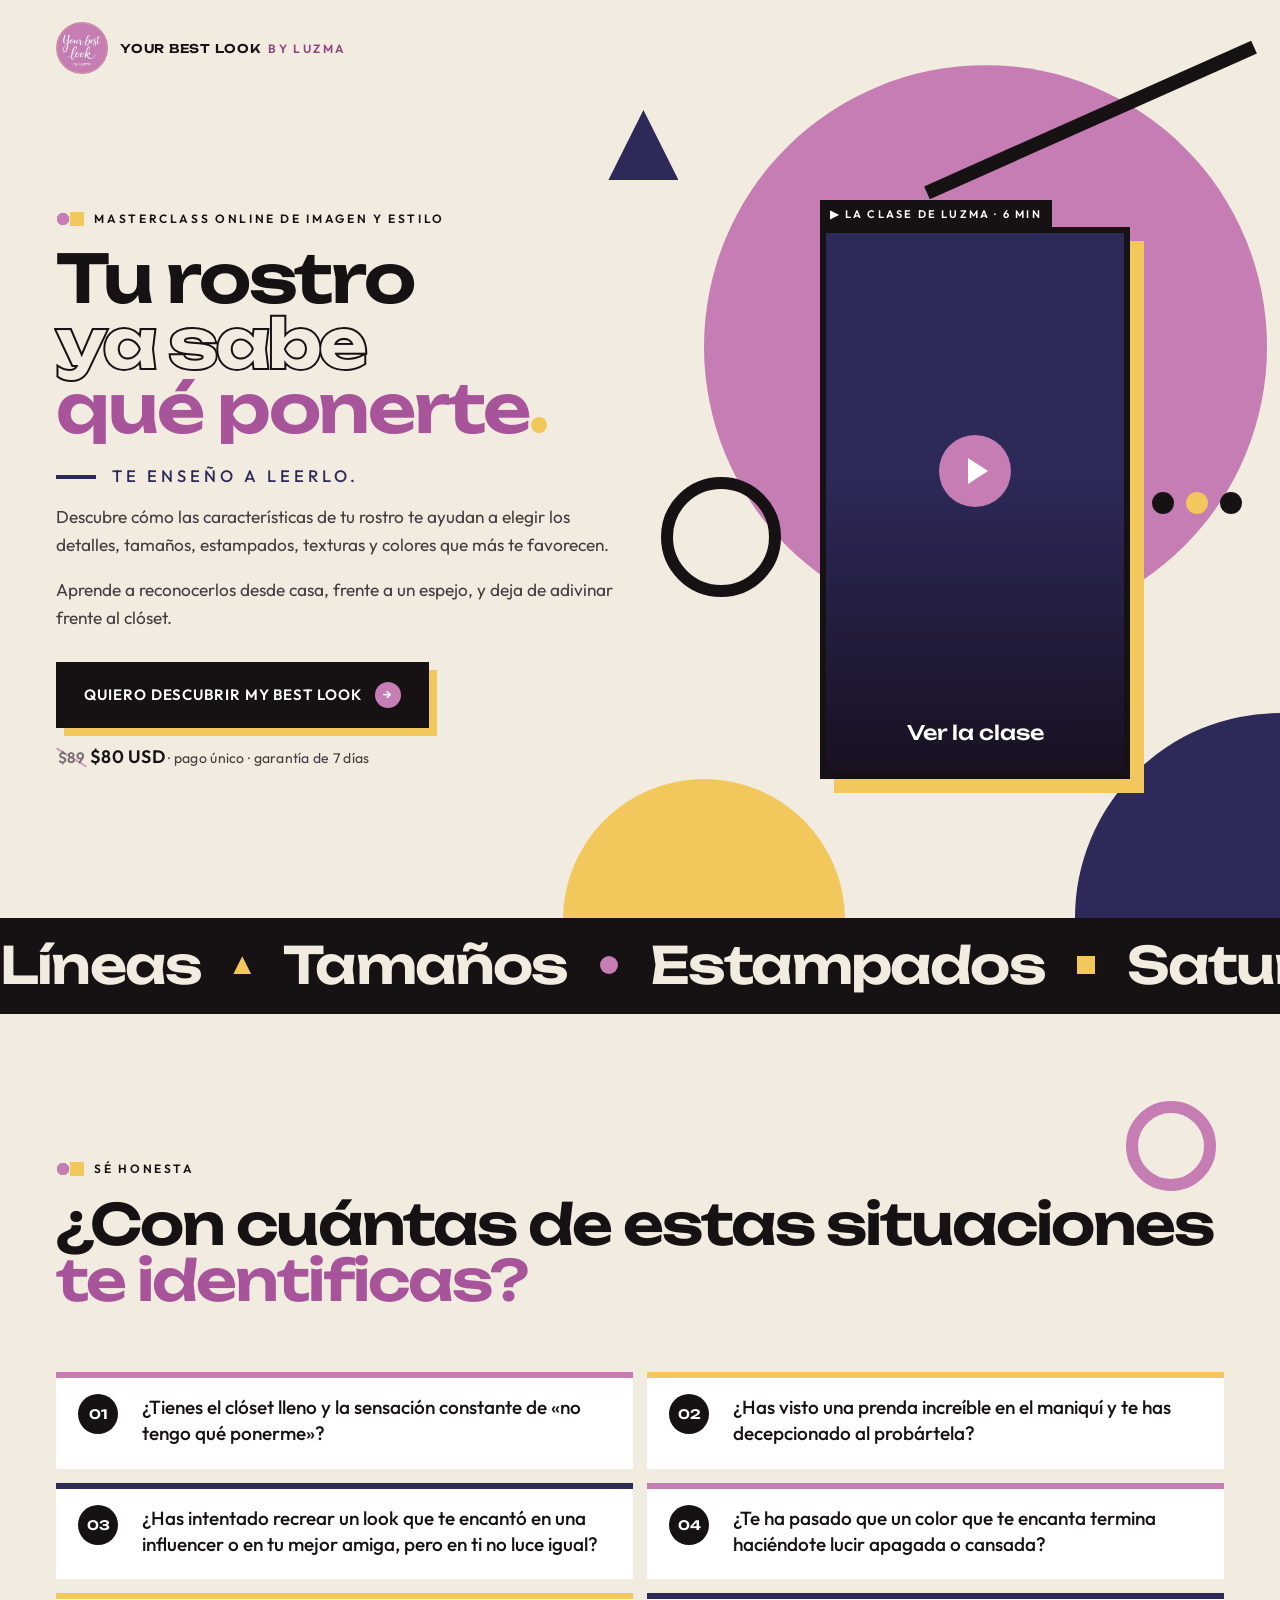
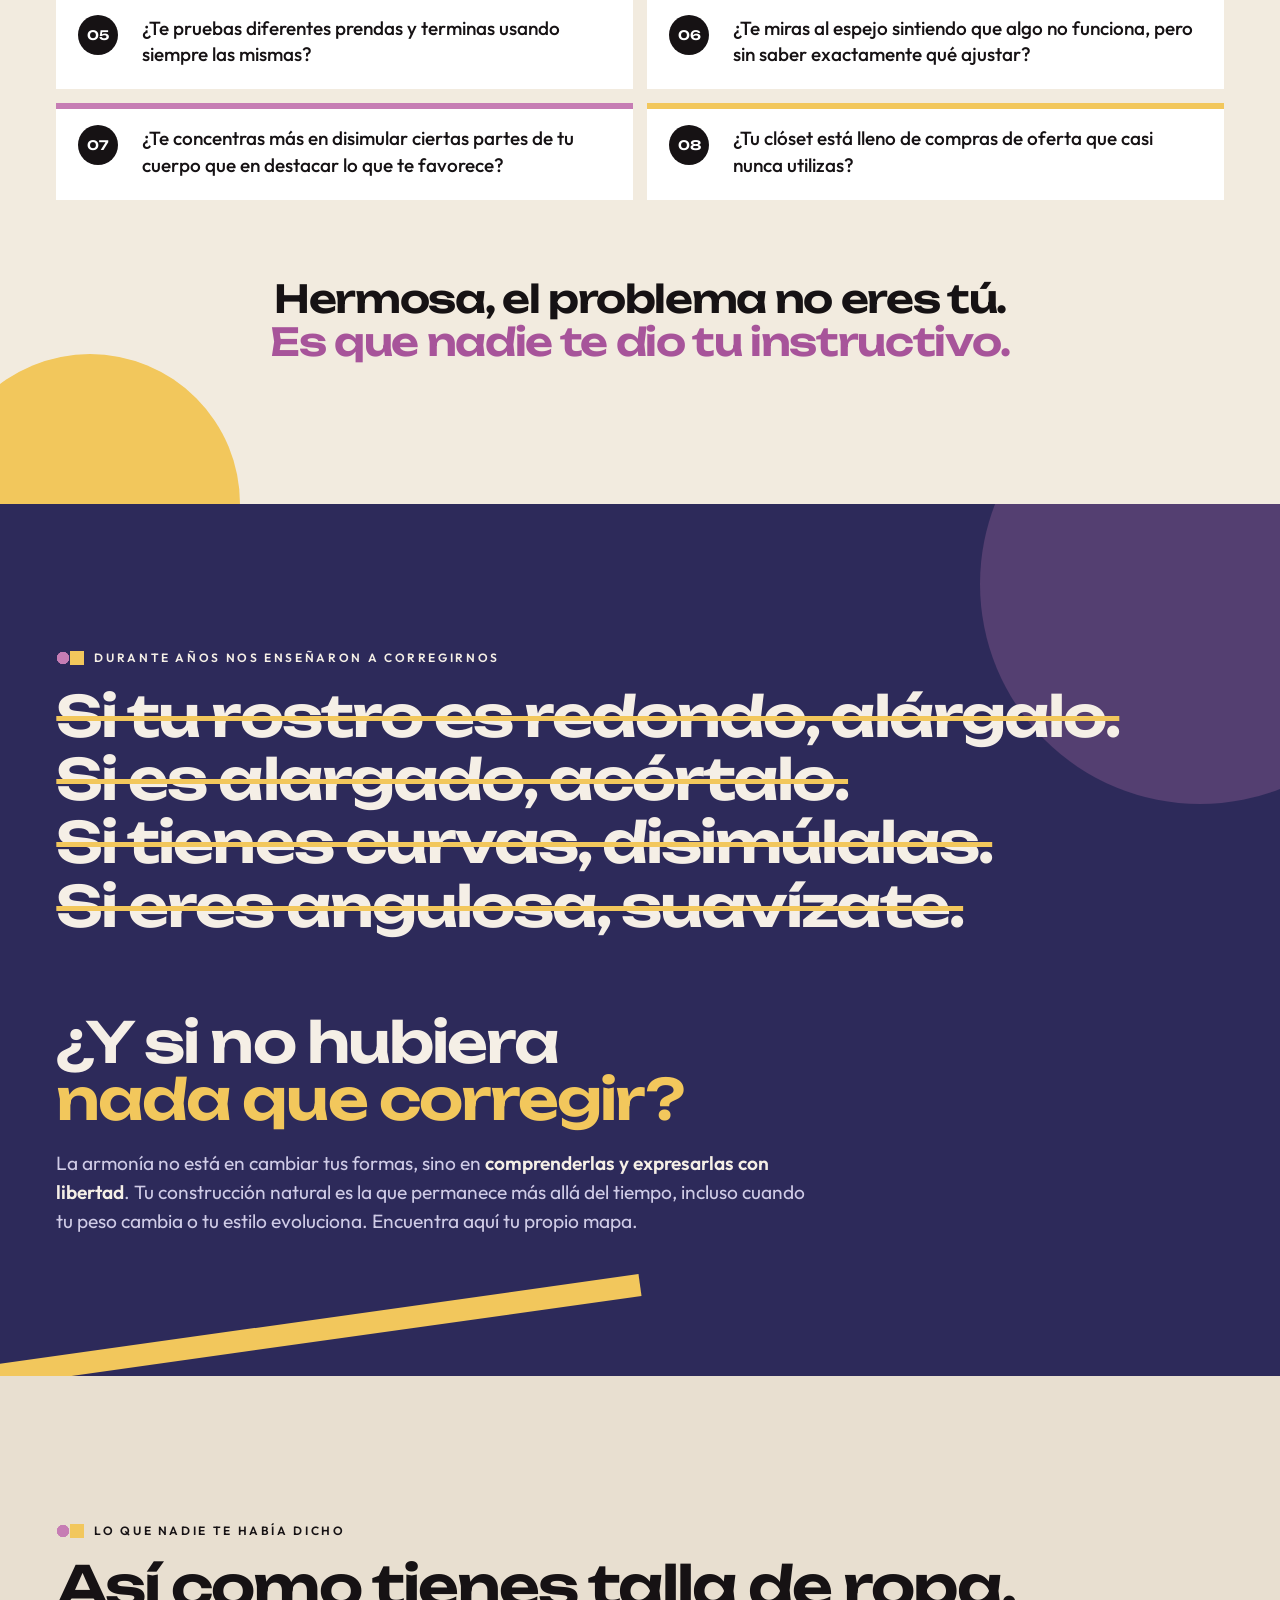
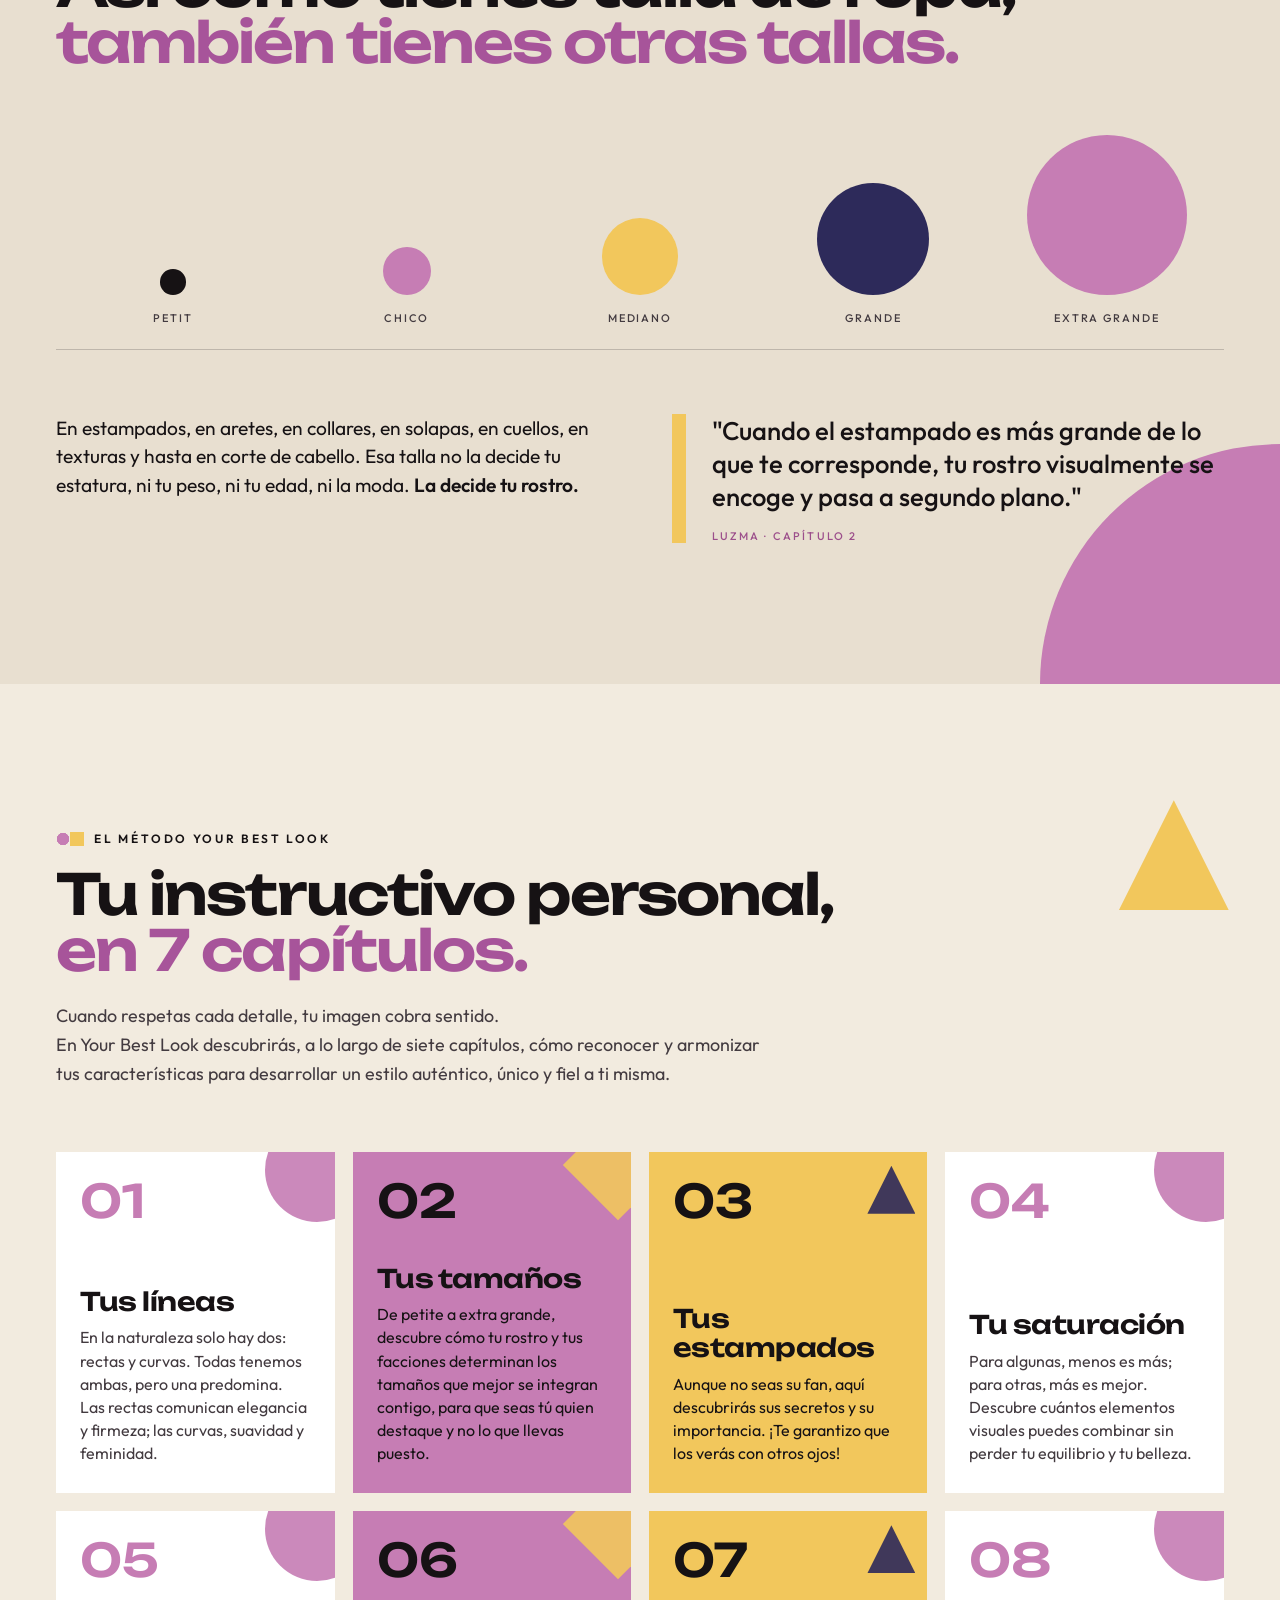
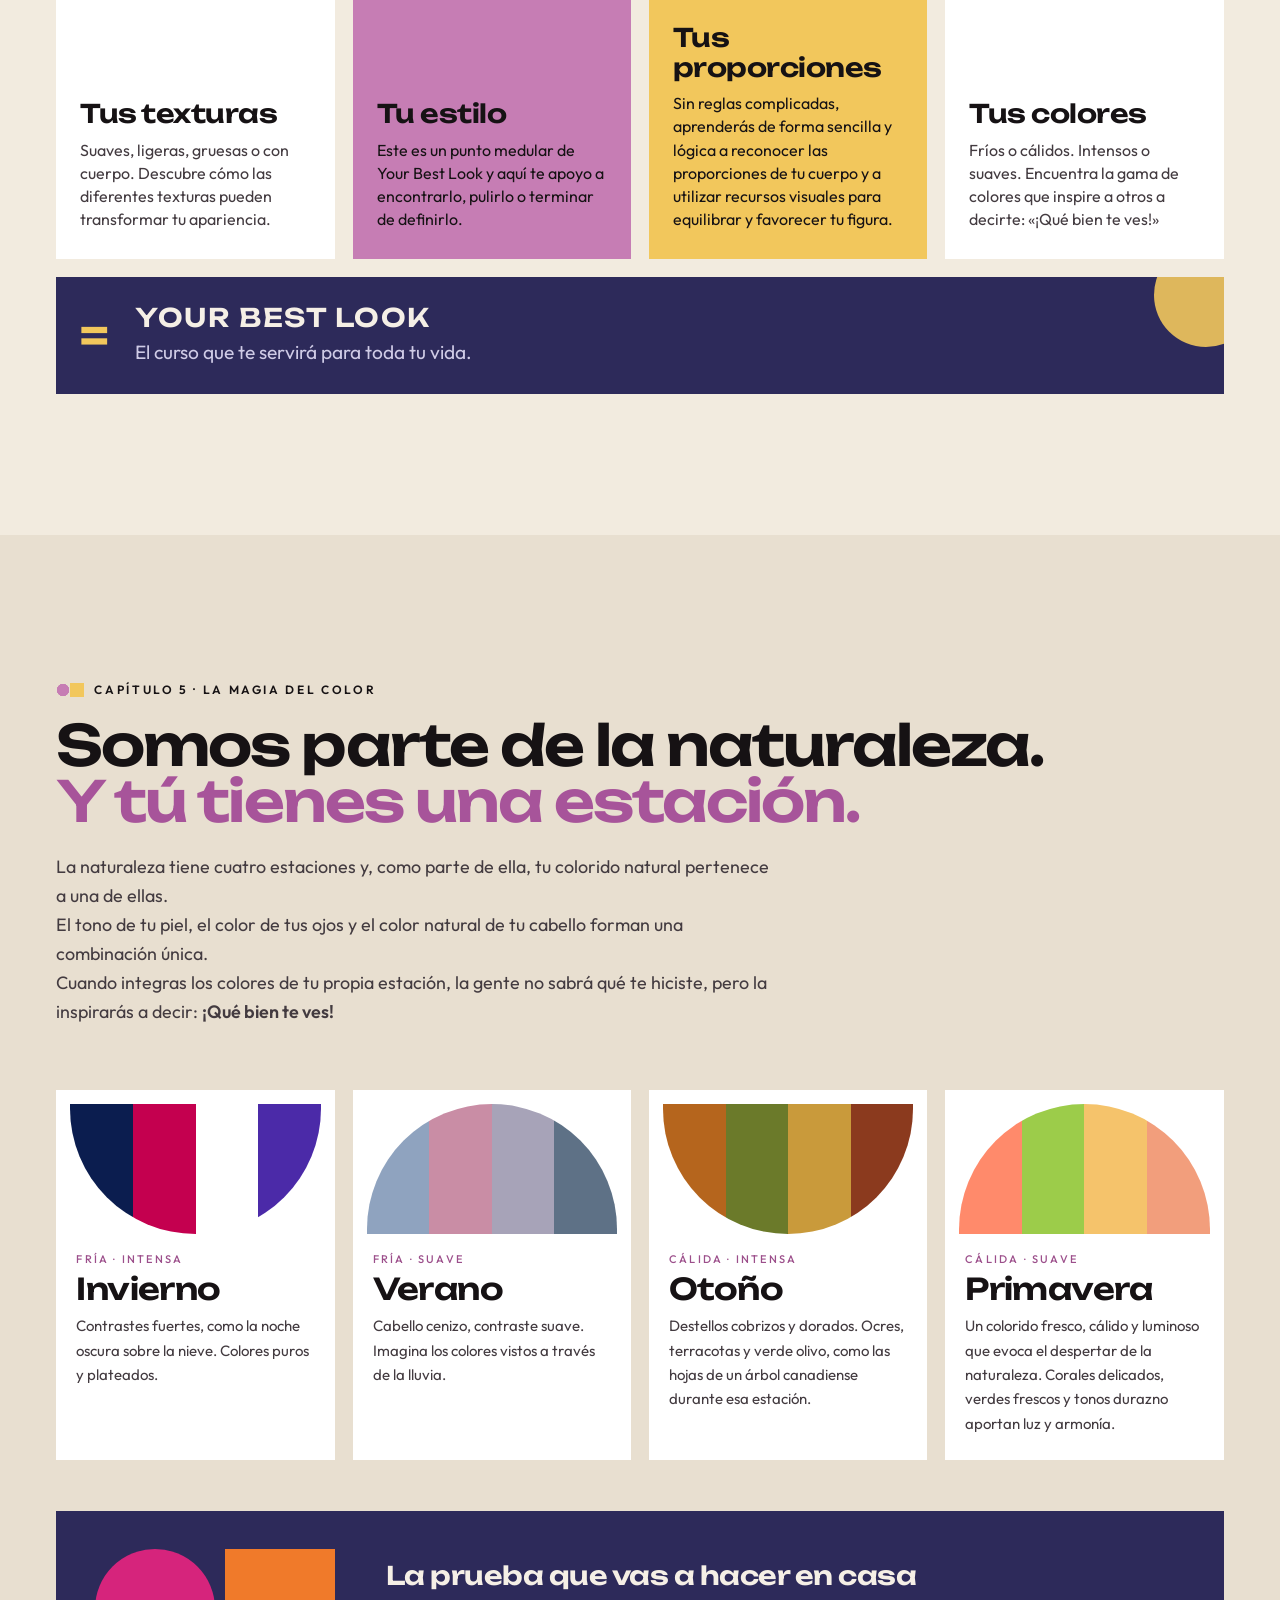
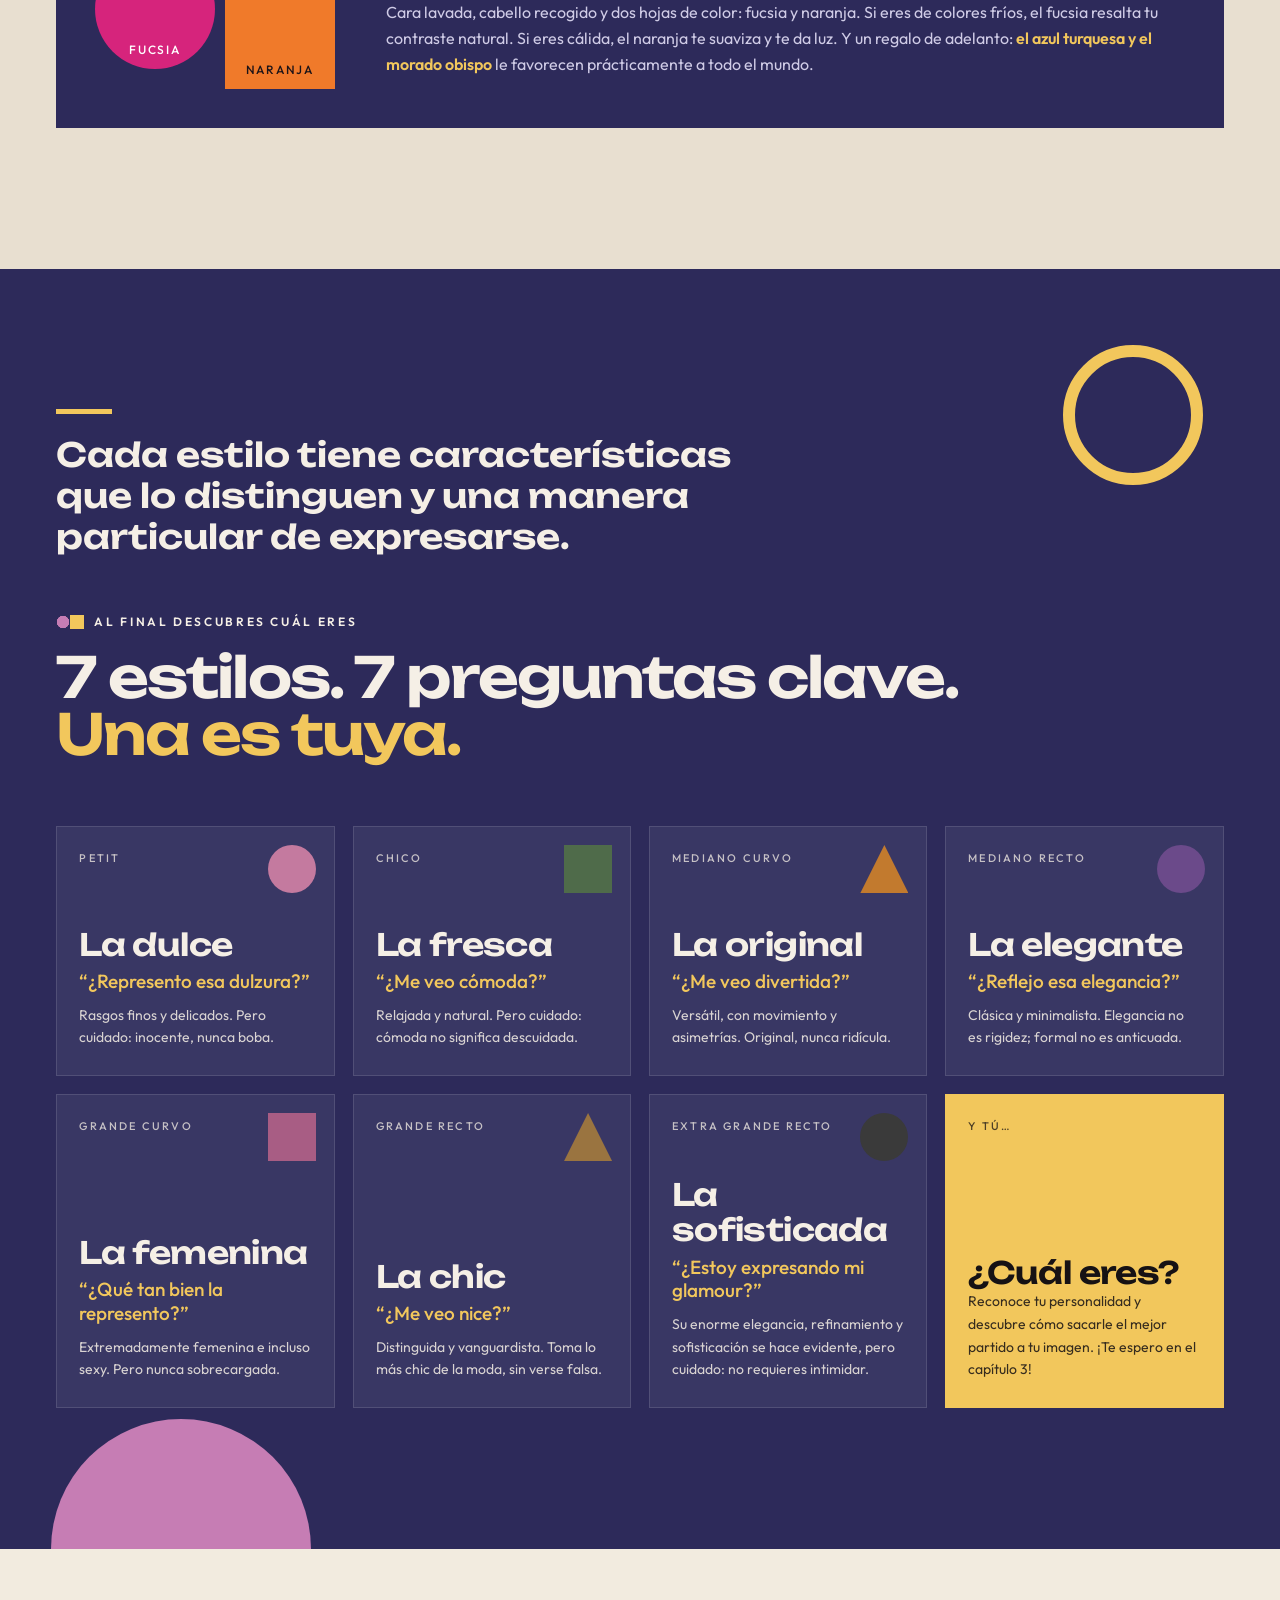
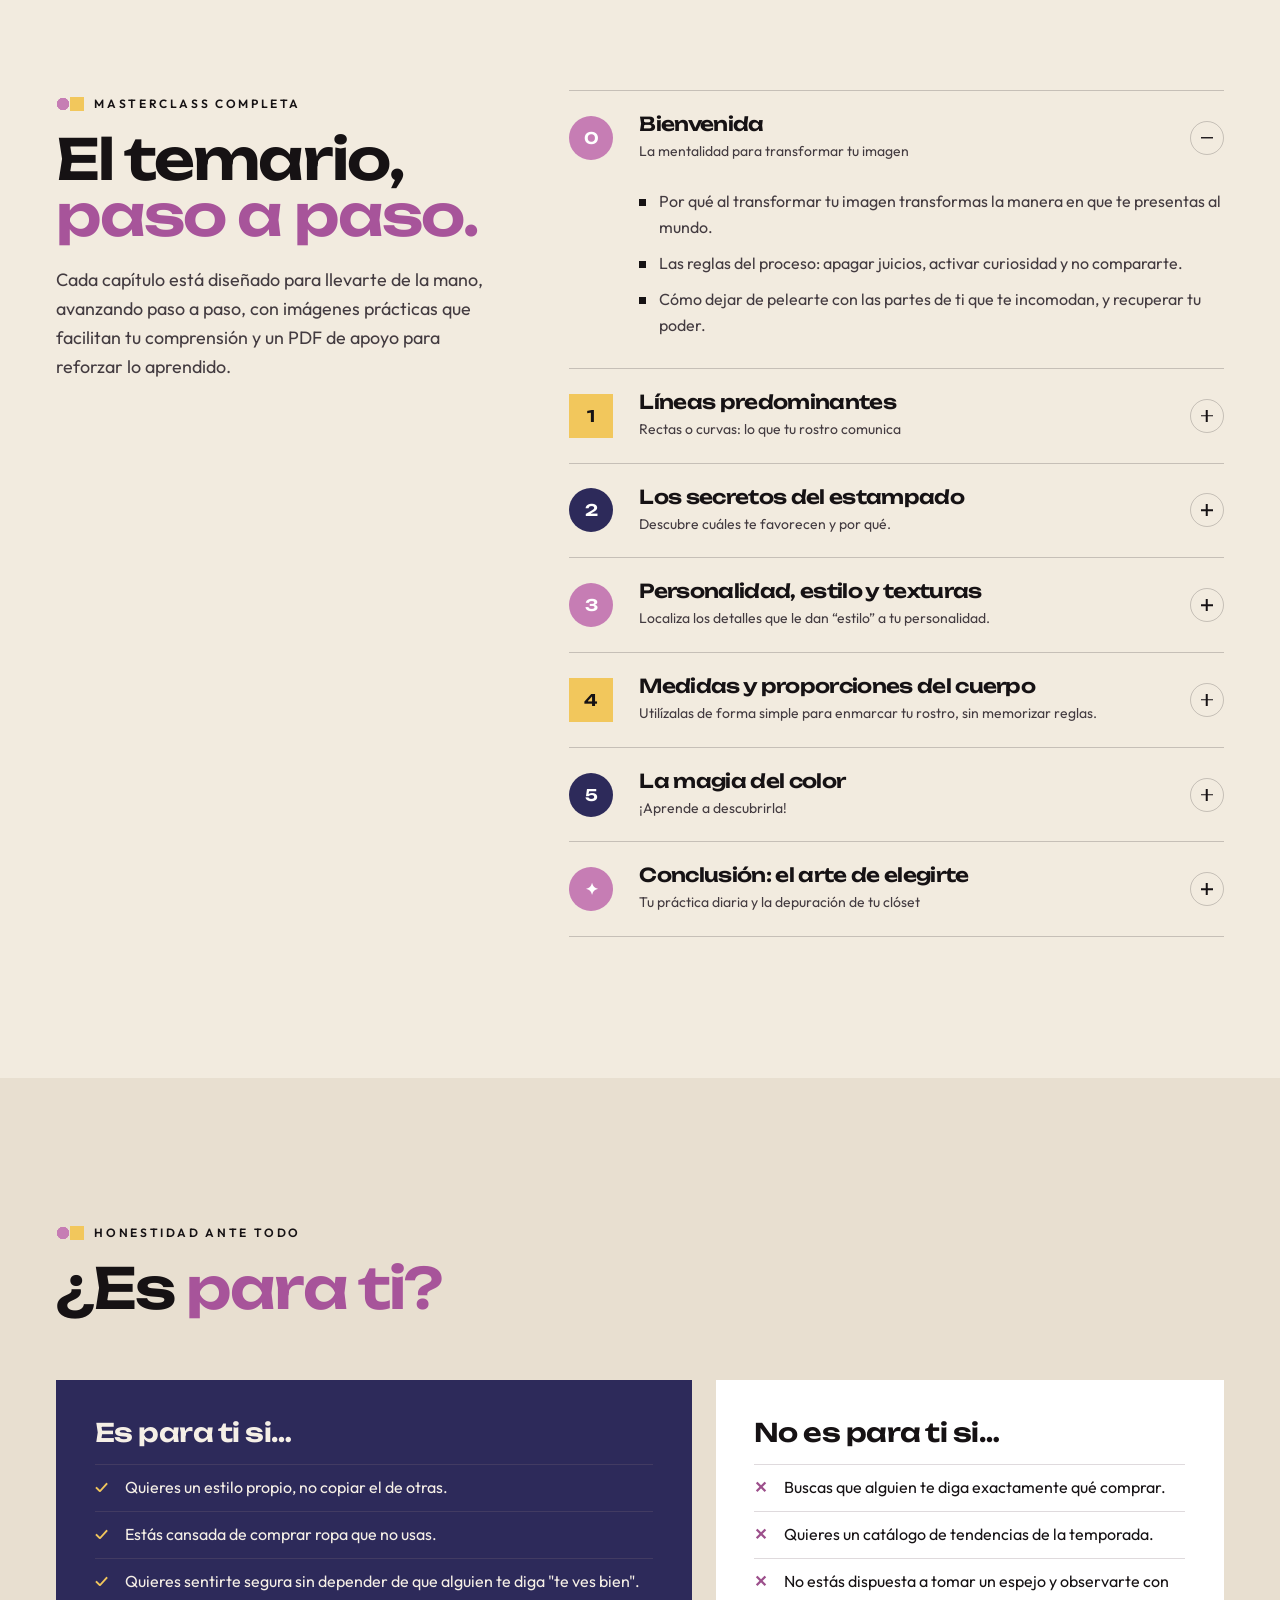
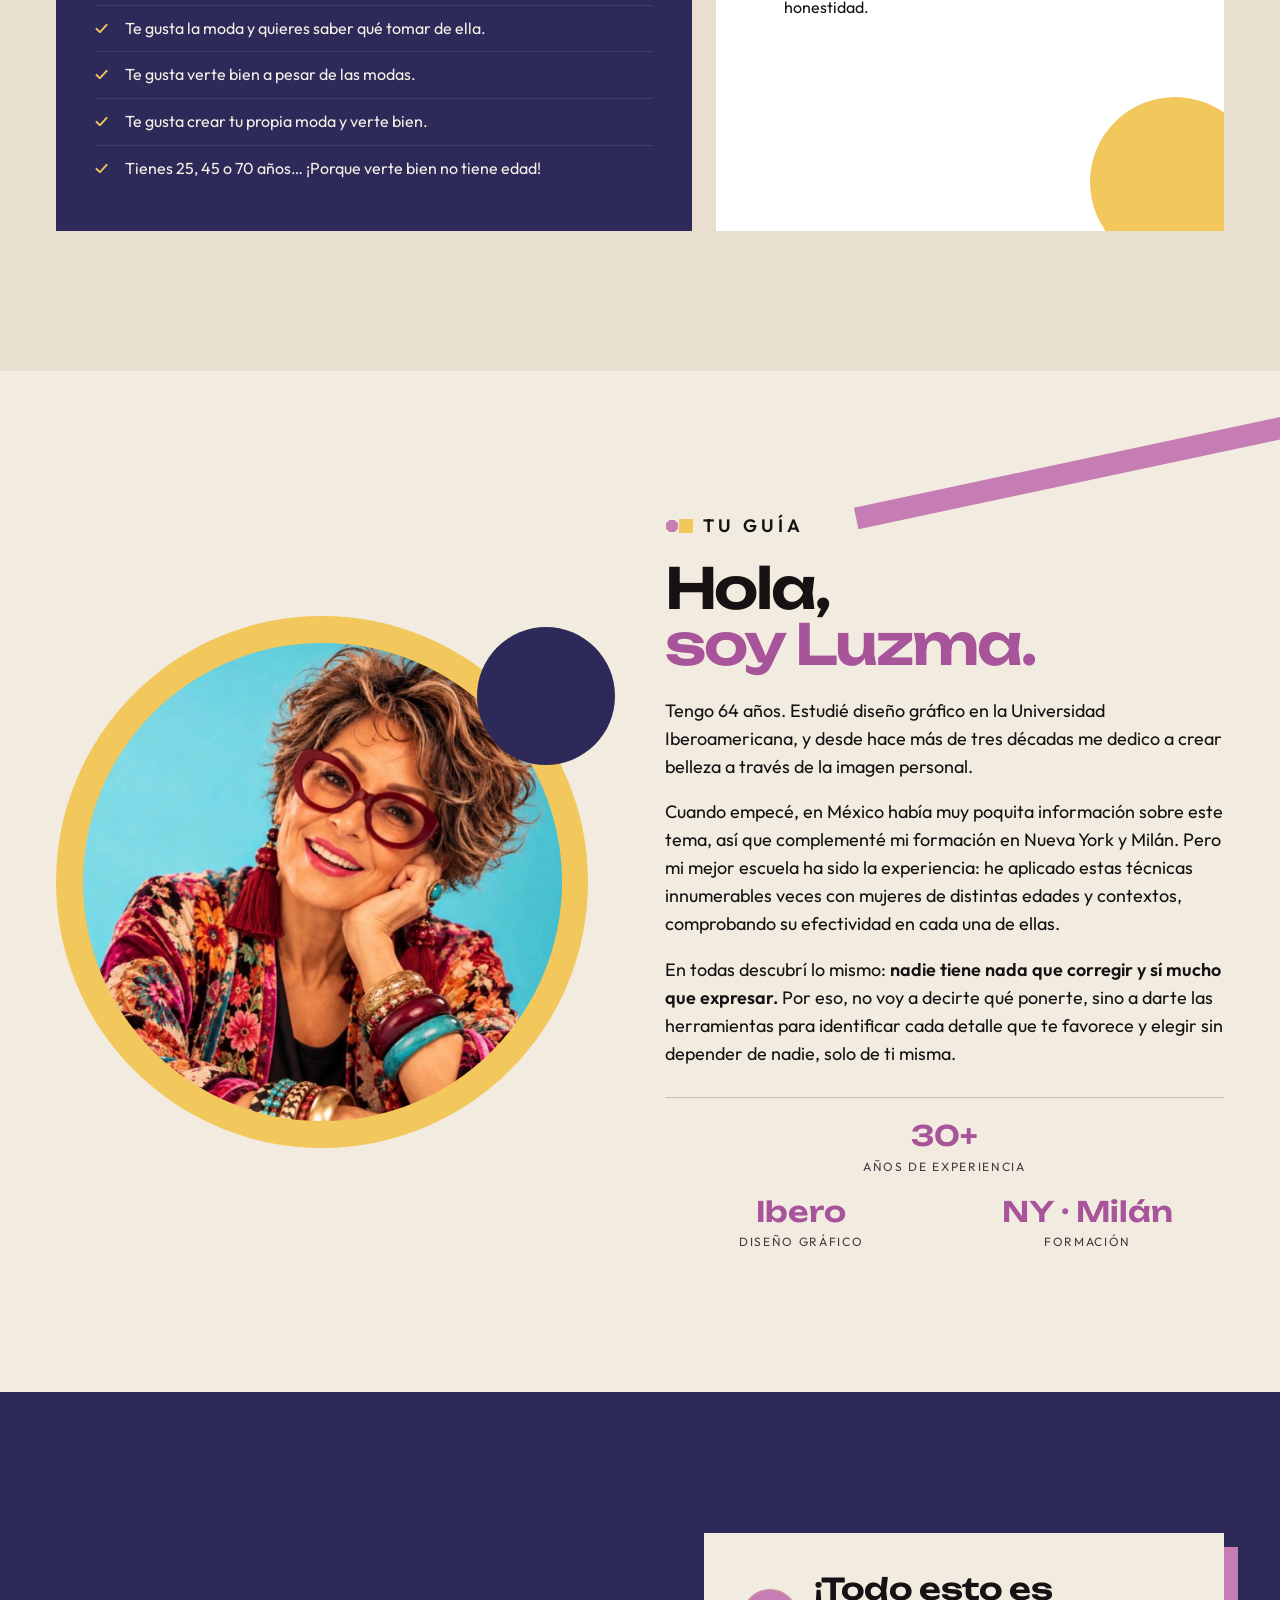
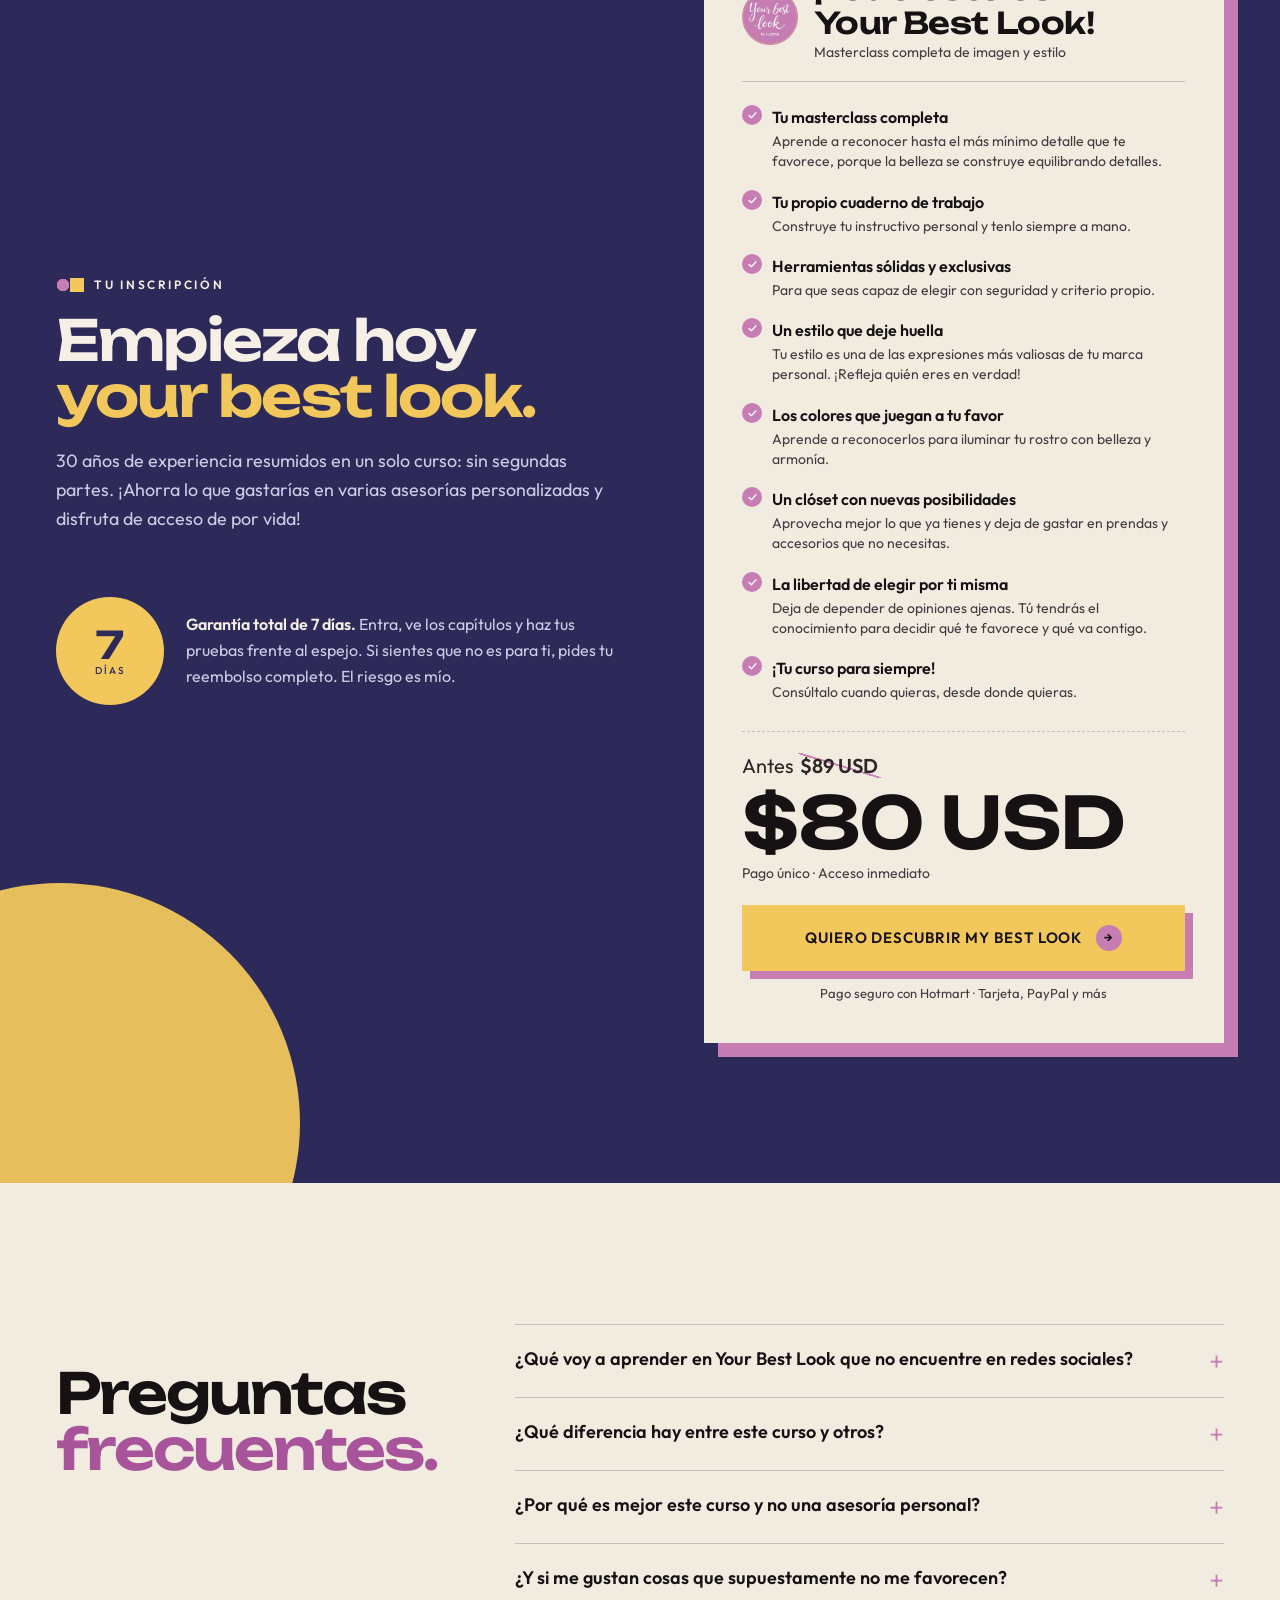
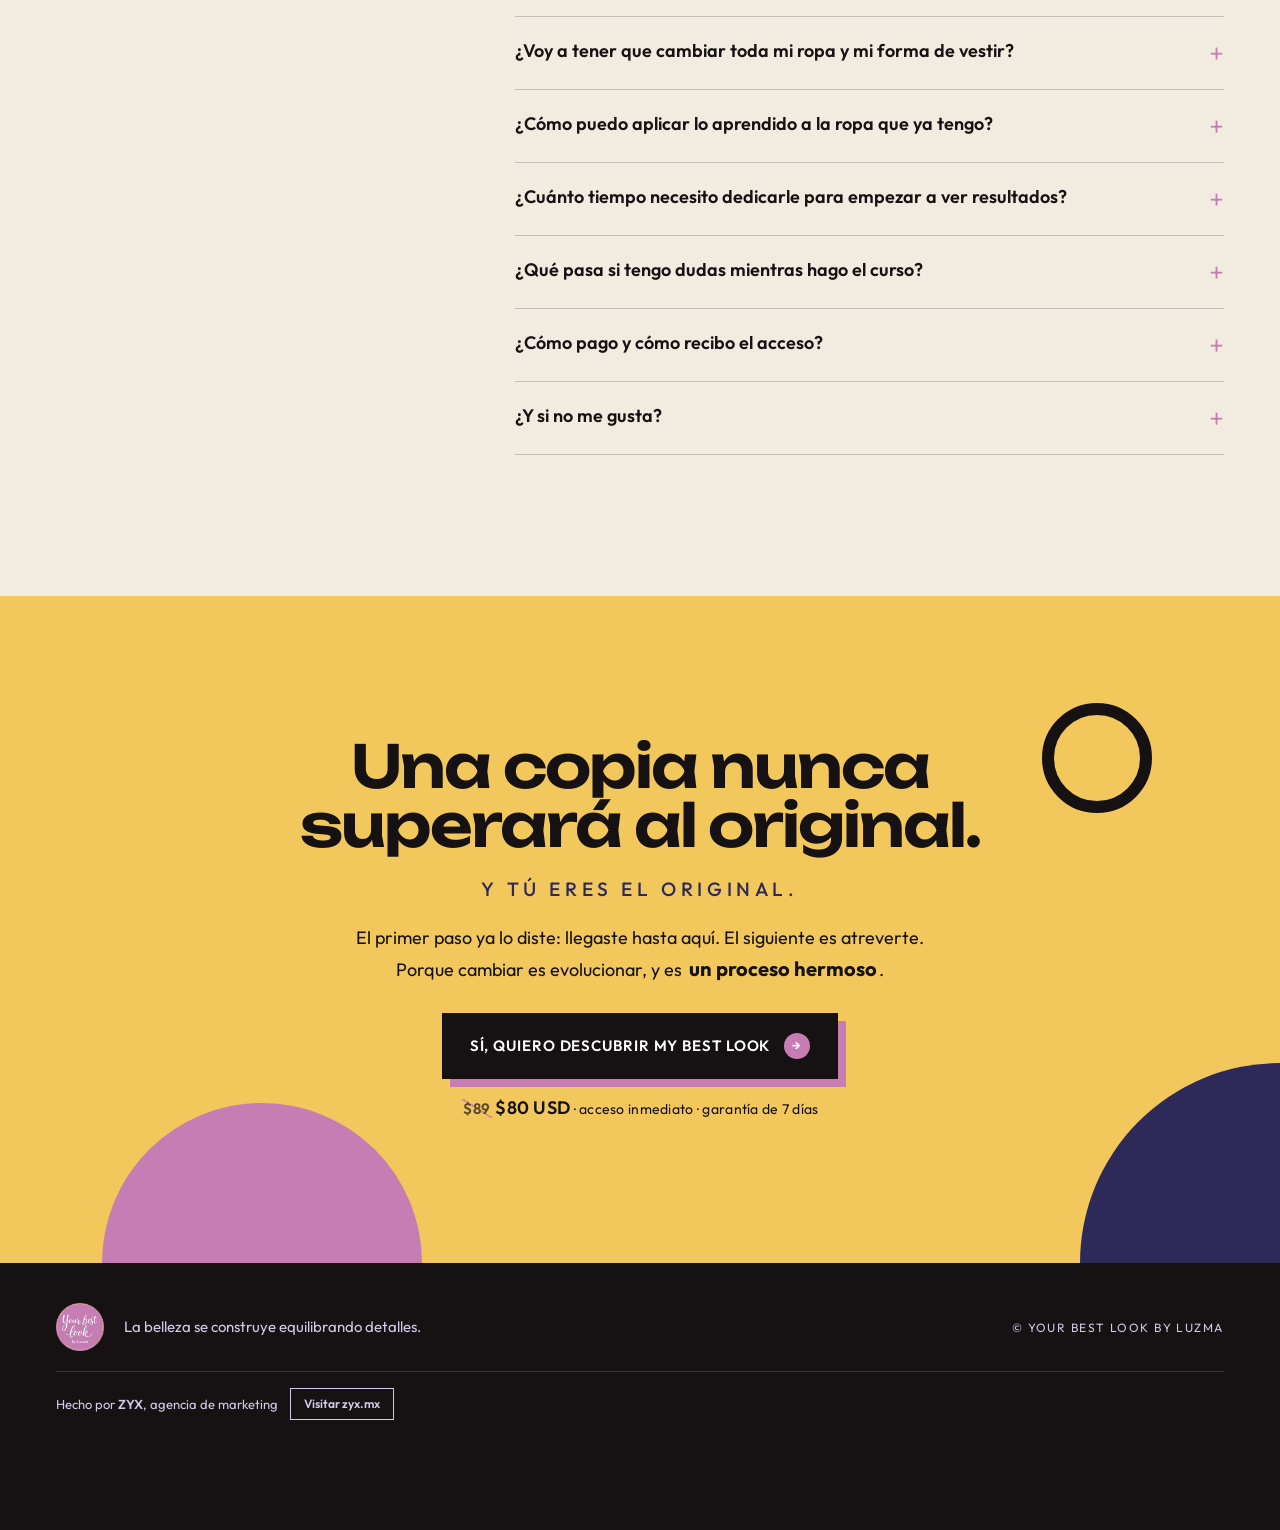
==== commit 9bb3ce43: "Segunda ronda de Luzma: textos y su foto en lugar de la L Co-Authored-By: Claude Opus 5.5 <noreply@a" ====
--- a/1/index.html
+++ b/1/index.html
@@ -43,7 +43,7 @@
     <p class="kicker">Masterclass online de imagen y estilo</p>
     <h1><span class='l l1'>Tu rostro</span><span class='l l2'>ya sabe</span><span class='l l3'>qué ponerte<i class='dot'></i></span></h1>
     <p class="script hero__script">Te enseño a leerlo.</p>
-    <p class="hero__lead">Descubre cómo las características de tu rostro te ayudan a elegir las líneas, tamaños, estampados, texturas, proporciones y colores que más te favorecen.</p><p class="hero__lead">Aprende a reconocerlos desde casa, frente a un espejo, y deja de adivinar frente al clóset.</p>
+    <p class="hero__lead">Descubre cómo las características de tu rostro te ayudan a elegir los detalles, tamaños, estampados, texturas y colores que más te favorecen.</p><p class="hero__lead">Aprende a reconocerlos desde casa, frente a un espejo, y deja de adivinar frente al clóset.</p>
     <div class="hero__cta" data-hero-cta><a class="btn " data-checkout href="#"><span>Quiero descubrir My Best Look</span><i class="btn__arrow" aria-hidden="true">→</i></a><p class="hero__price"><s data-price-before>$89</s> <b data-price>$80 USD</b> · pago único · garantía de <span data-guarantee>7</span> días</p></div>
   </div>
   <div class="hero__media"><div class="hero__vsl"><p class="hero__vslk">▶ La clase de Luzma · 6 min</p><div class="video" data-video></div></div></div>
@@ -60,7 +60,7 @@
 <section class="s reverse" data-tone="dark">
 <div class="sdeco" aria-hidden="true"><span class="g-circle gc2"></span><span class="g-bar gb2"></span></div>
 <div class="wrap">
-<p class="kicker" data-r>Durante años nos enseñaron a corregirnos</p><div class="rules"><p data-r><s>Si tu rostro es redondo, alárgalo.</s></p><p data-r><s>Si es alargado, acórtalo.</s></p><p data-r><s>Si tienes curvas, disimúlalas.</s></p><p data-r><s>Si eres angulosa, suavízate.</s></p></div><div class="reverse__a"><h2 data-r>¿Y si no hubiera <em>nada que corregir?</em></h2><p data-r>La armonía no está en cambiar tus formas, sino en <b>comprenderlas y expresarlas con libertad</b>. Tu construcción natural es la que permanece más allá del tiempo, incluso cuando tu peso cambia o tu estilo evoluciona. Encuentra aquí tu mapa.</p></div>
+<p class="kicker" data-r>Durante años nos enseñaron a corregirnos</p><div class="rules"><p data-r><s>Si tu rostro es redondo, alárgalo.</s></p><p data-r><s>Si es alargado, acórtalo.</s></p><p data-r><s>Si tienes curvas, disimúlalas.</s></p><p data-r><s>Si eres angulosa, suavízate.</s></p></div><div class="reverse__a"><h2 data-r>¿Y si no hubiera <em>nada que corregir?</em></h2><p data-r>La armonía no está en cambiar tus formas, sino en <b>comprenderlas y expresarlas con libertad</b>. Tu construcción natural es la que permanece más allá del tiempo, incluso cuando tu peso cambia o tu estilo evoluciona. Encuentra aquí tu propio mapa.</p></div>
 </div>
 </section>
 <section class="s idea" data-tone="alt">
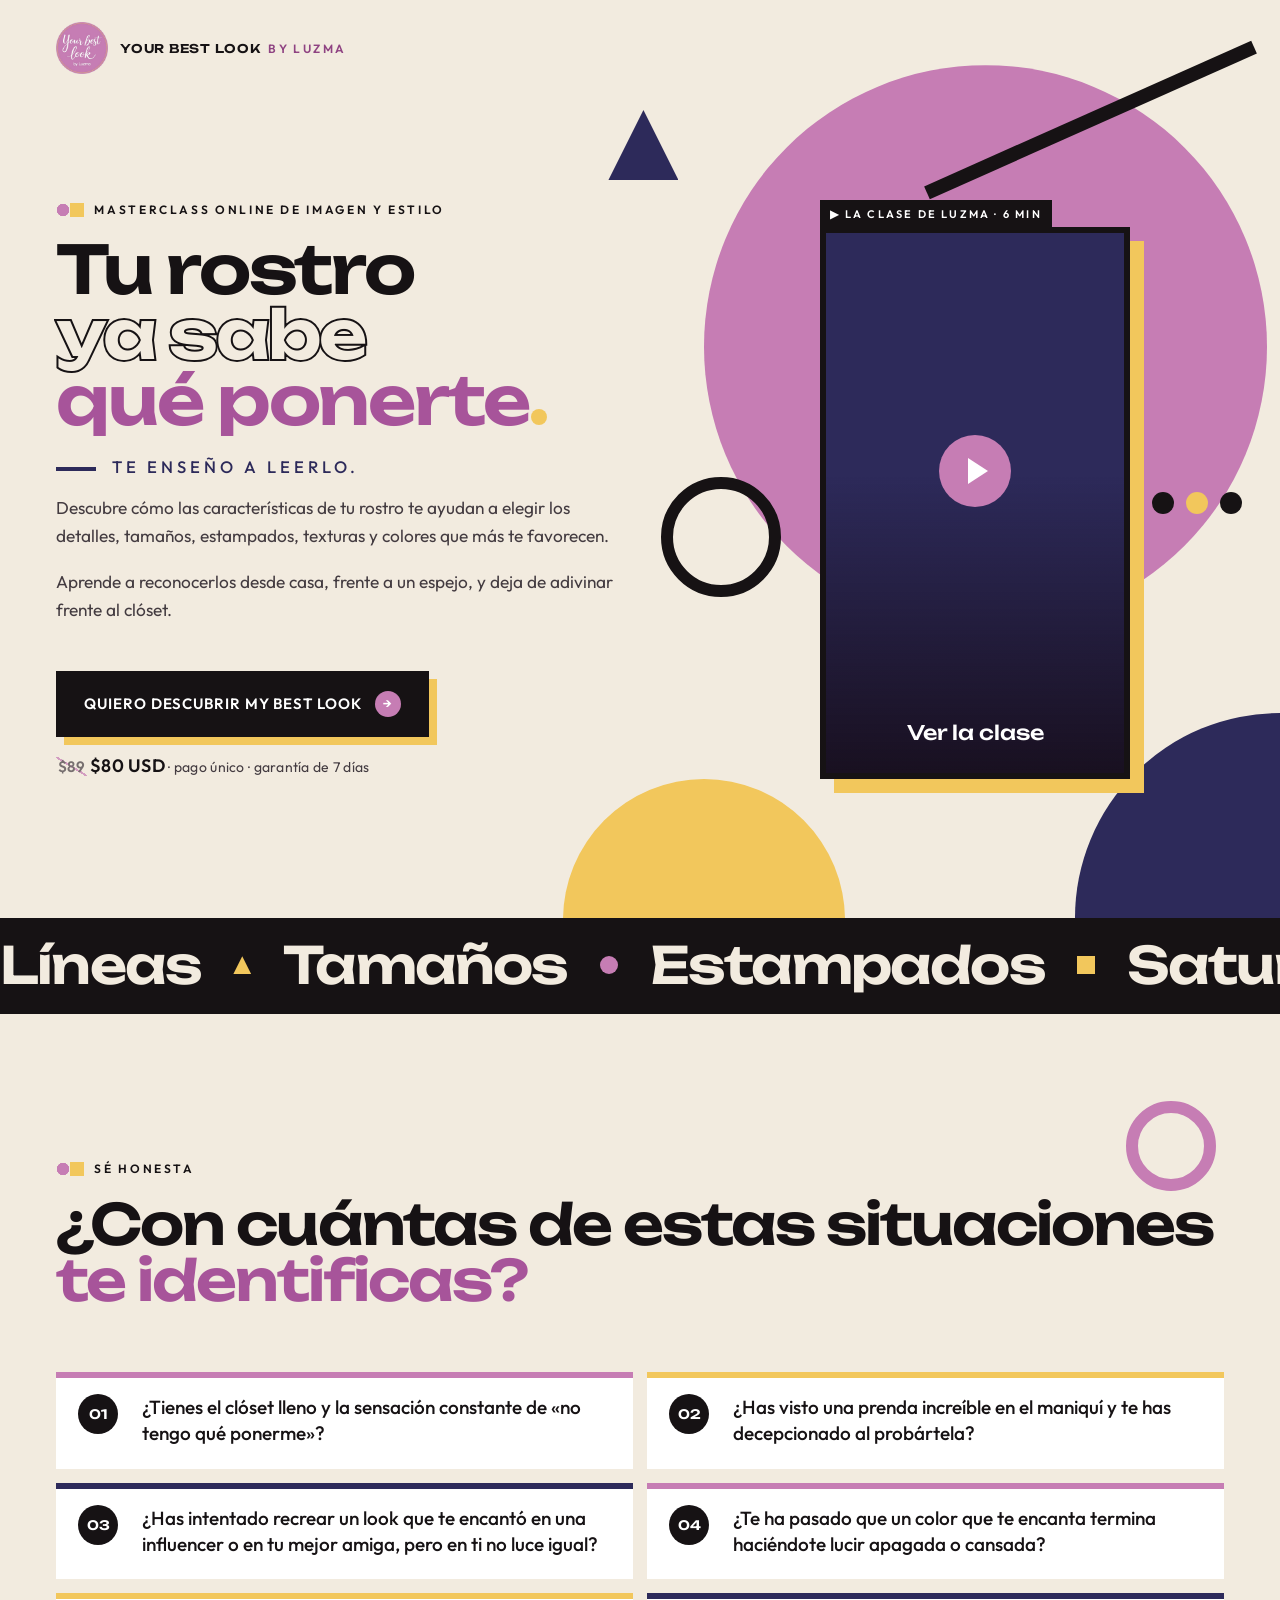
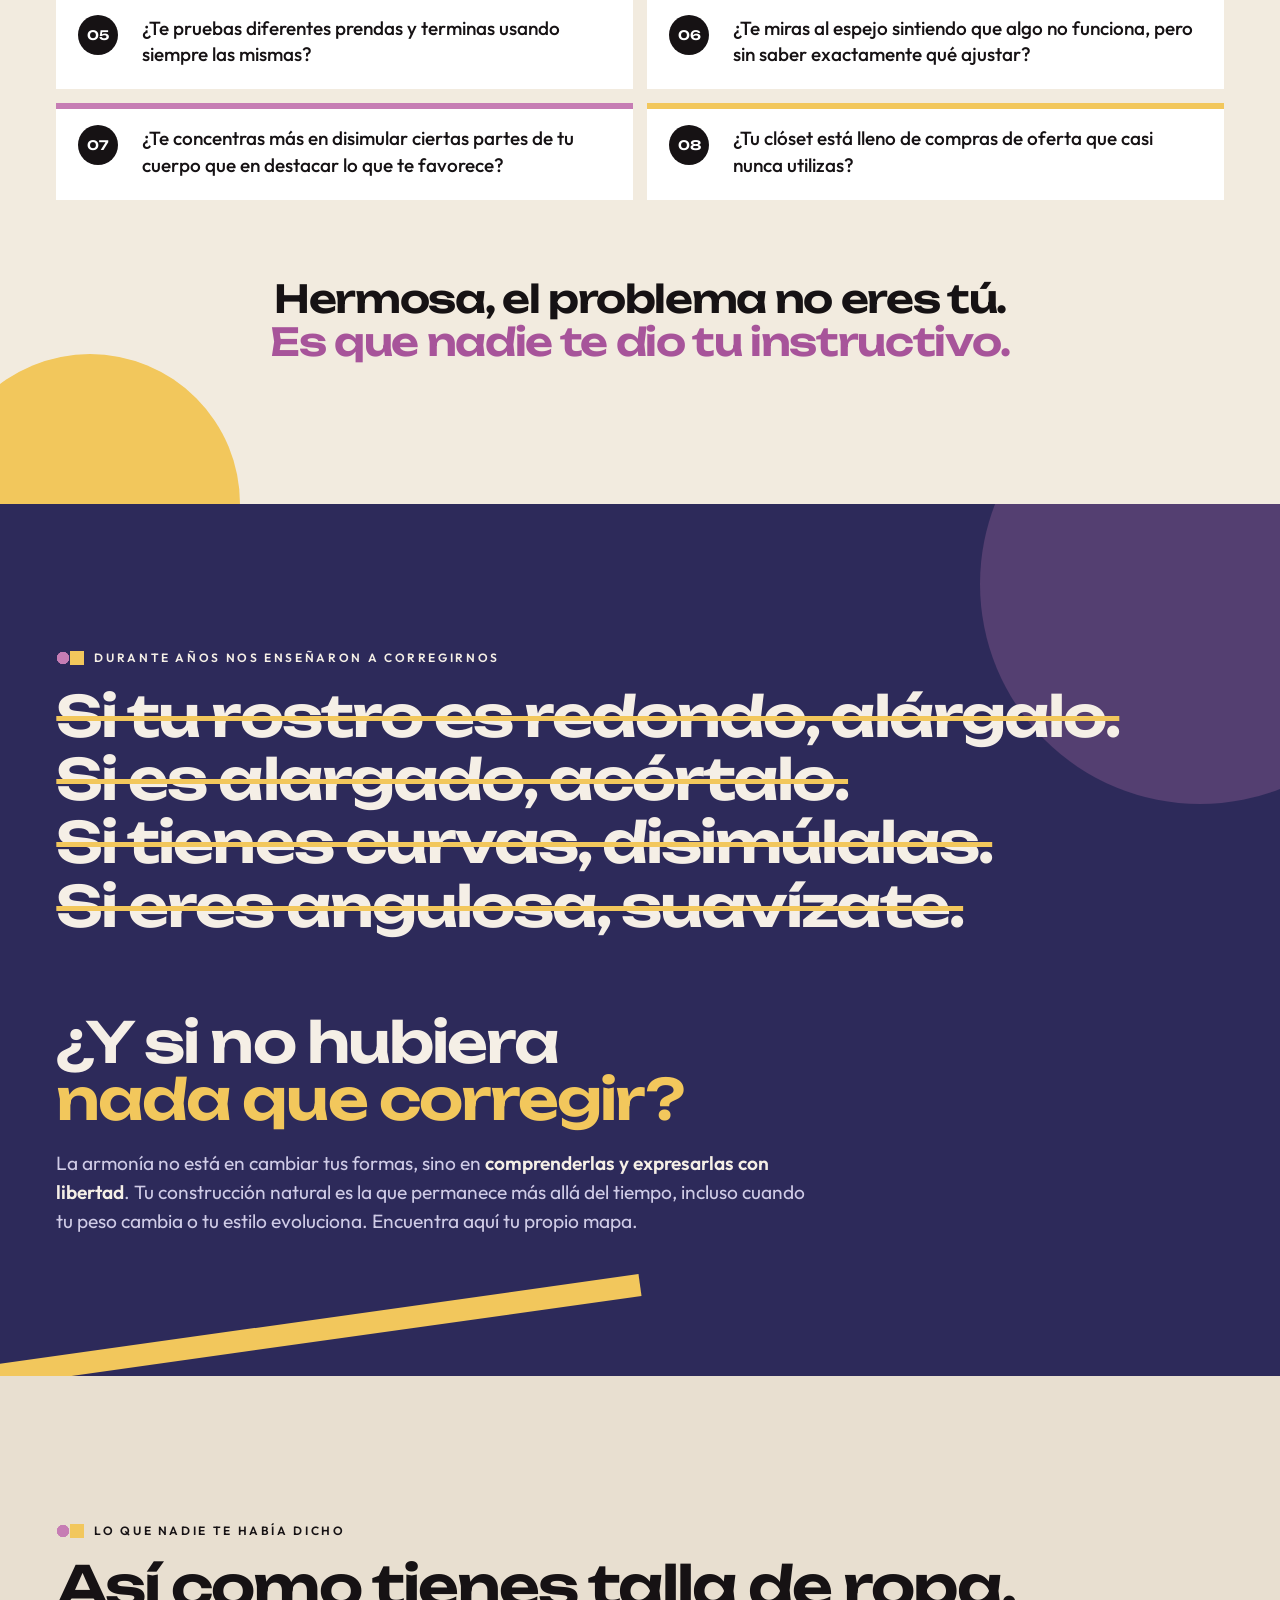
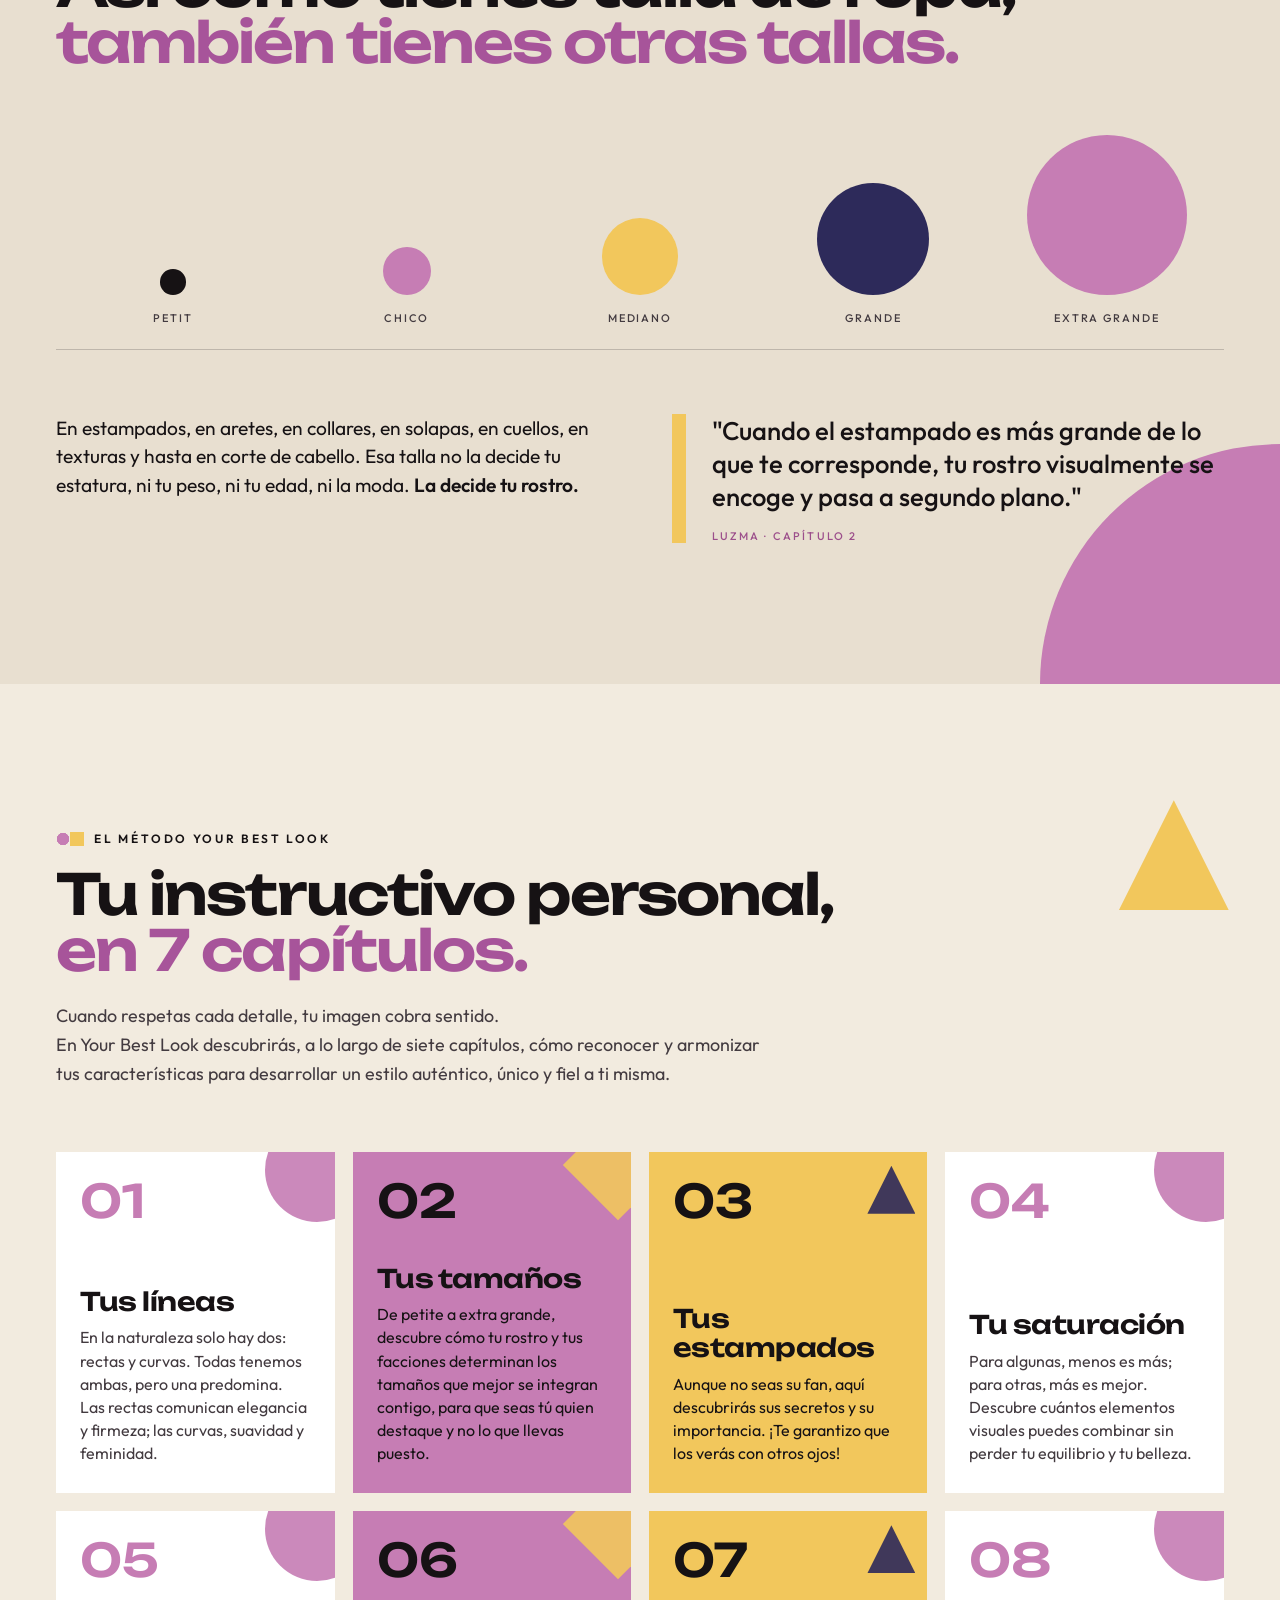
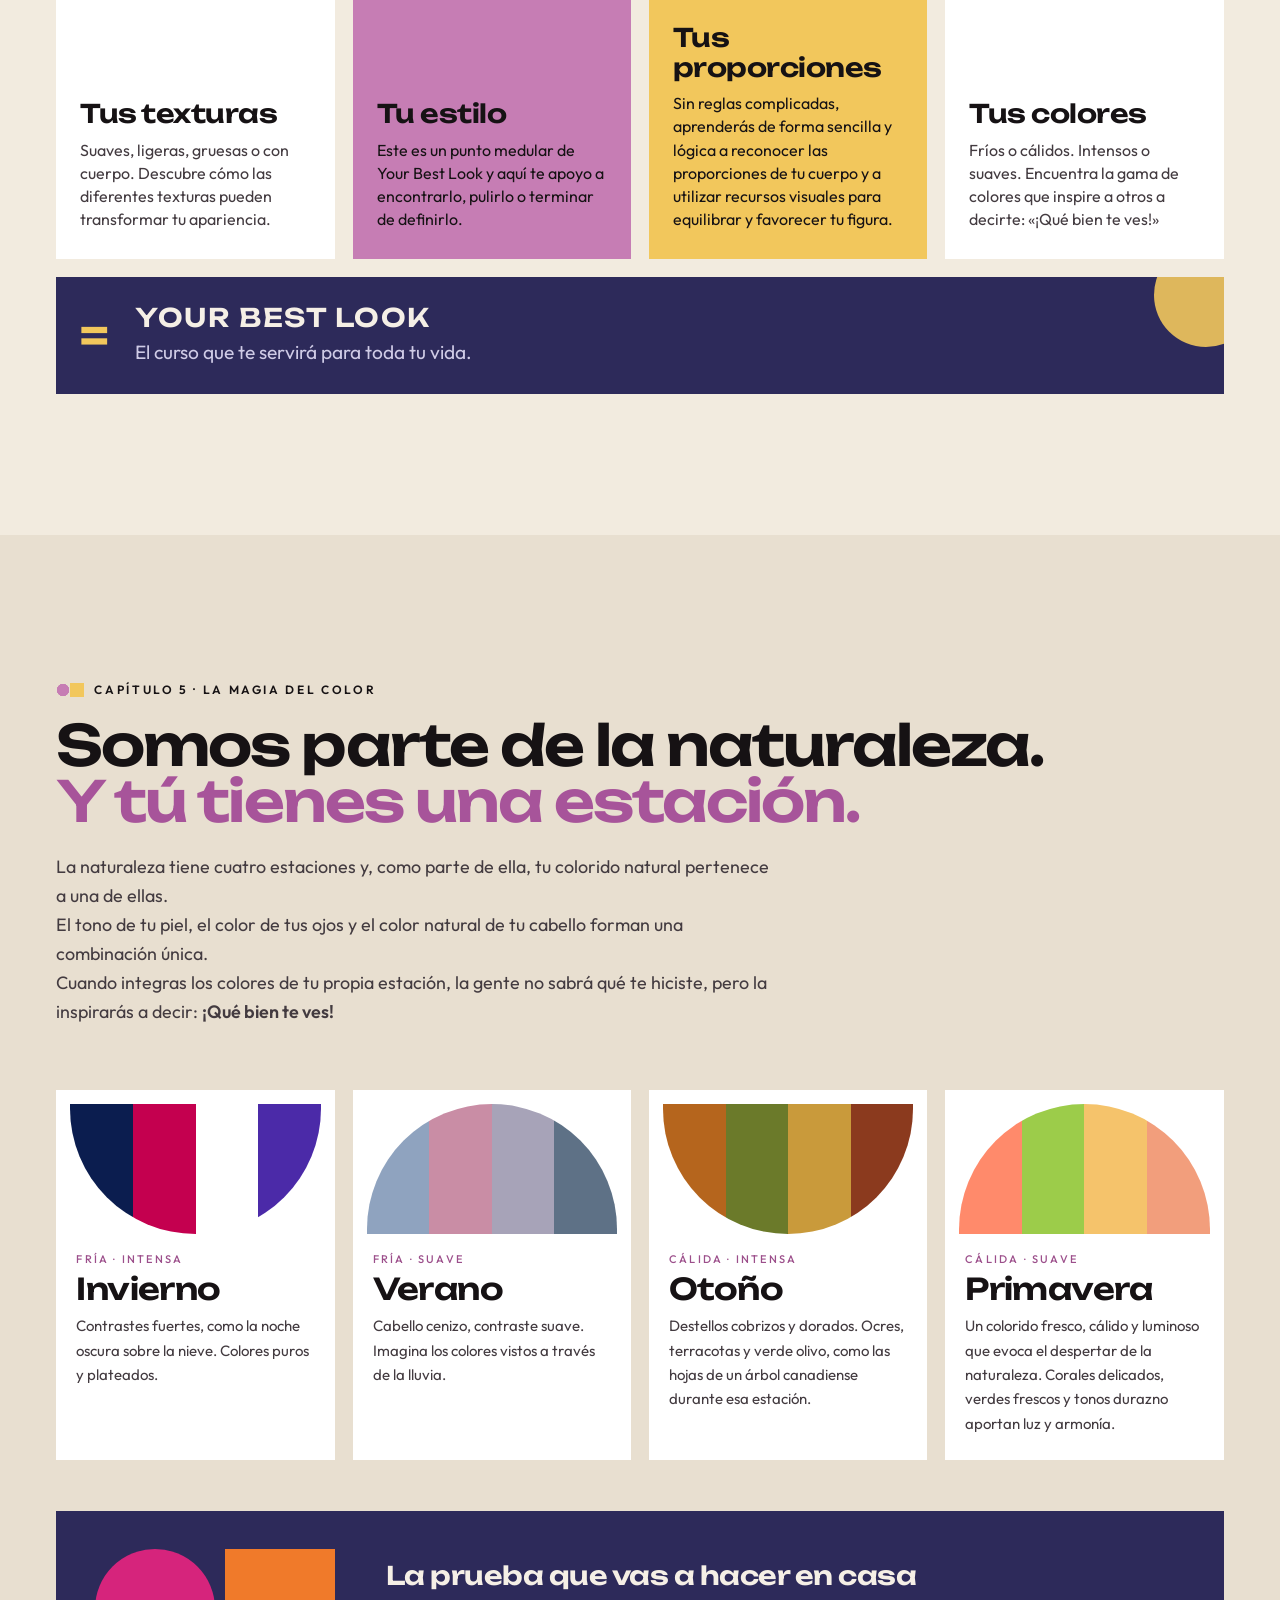
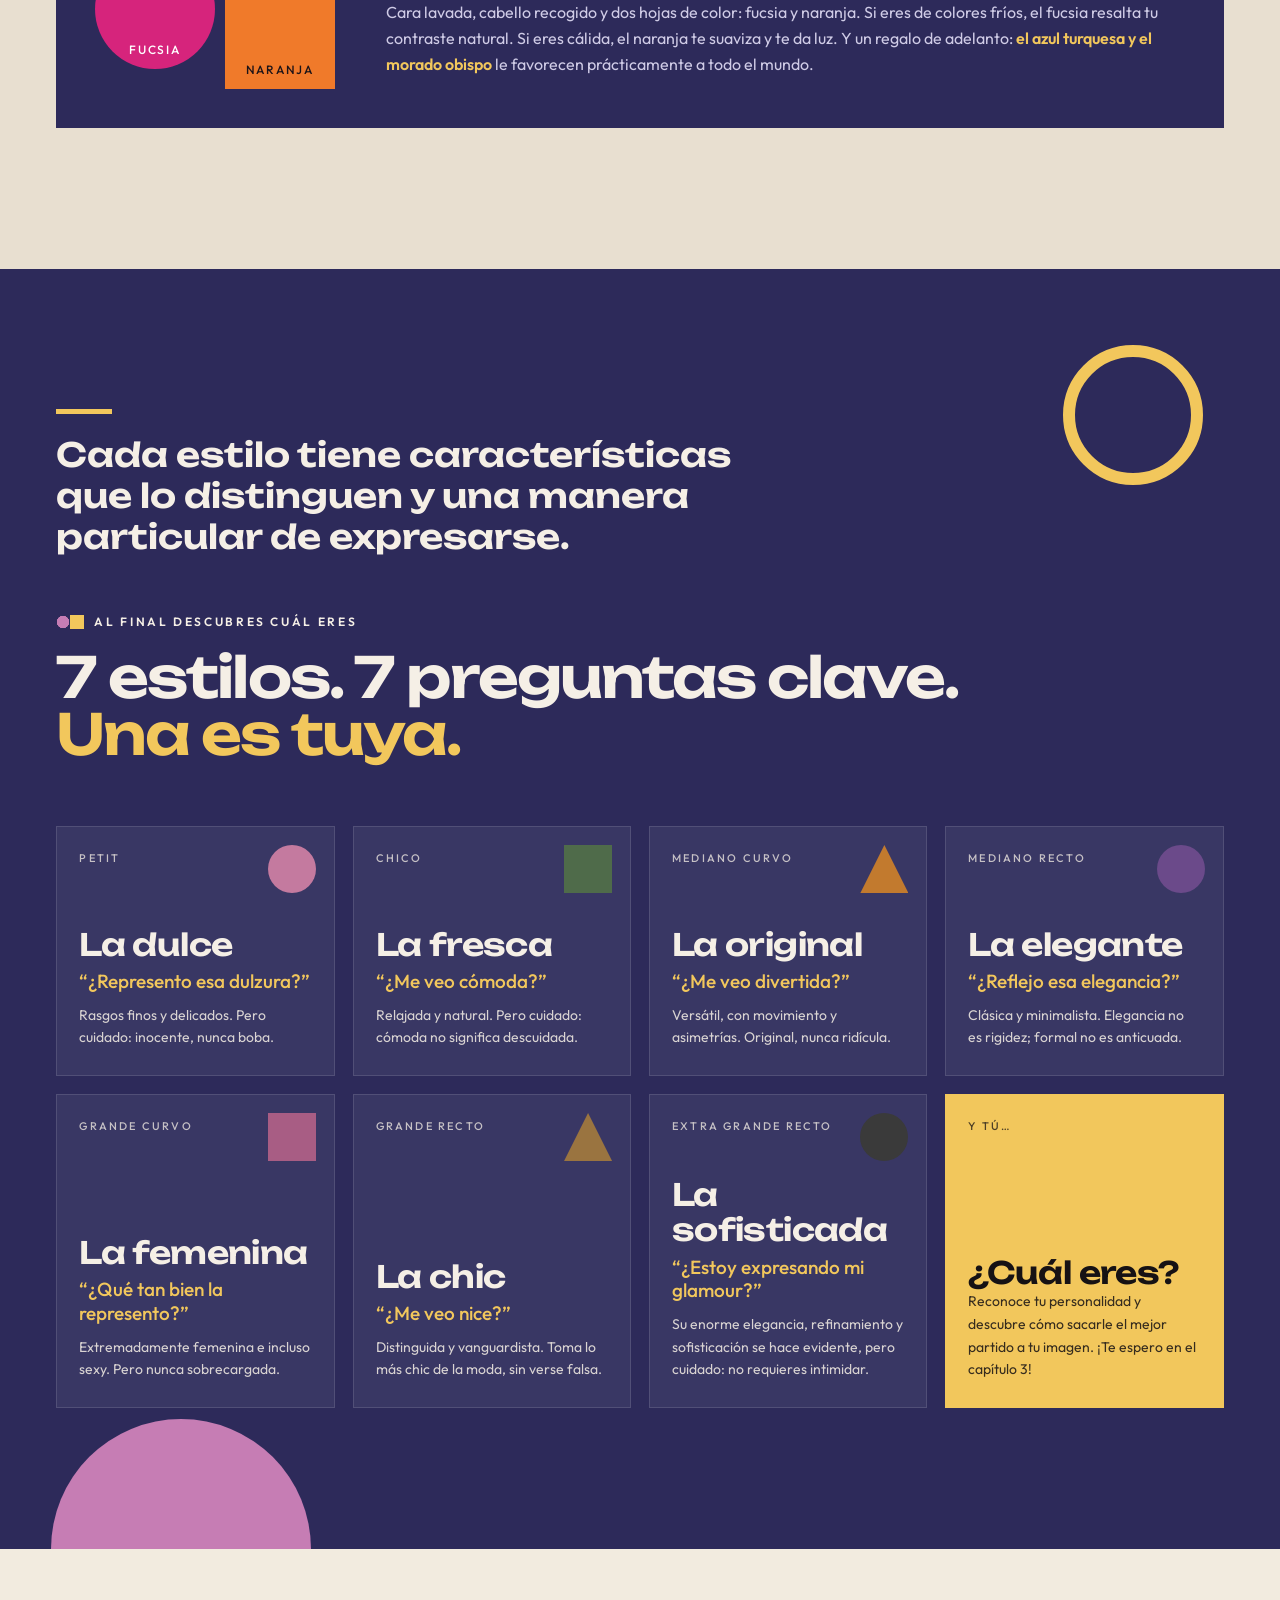
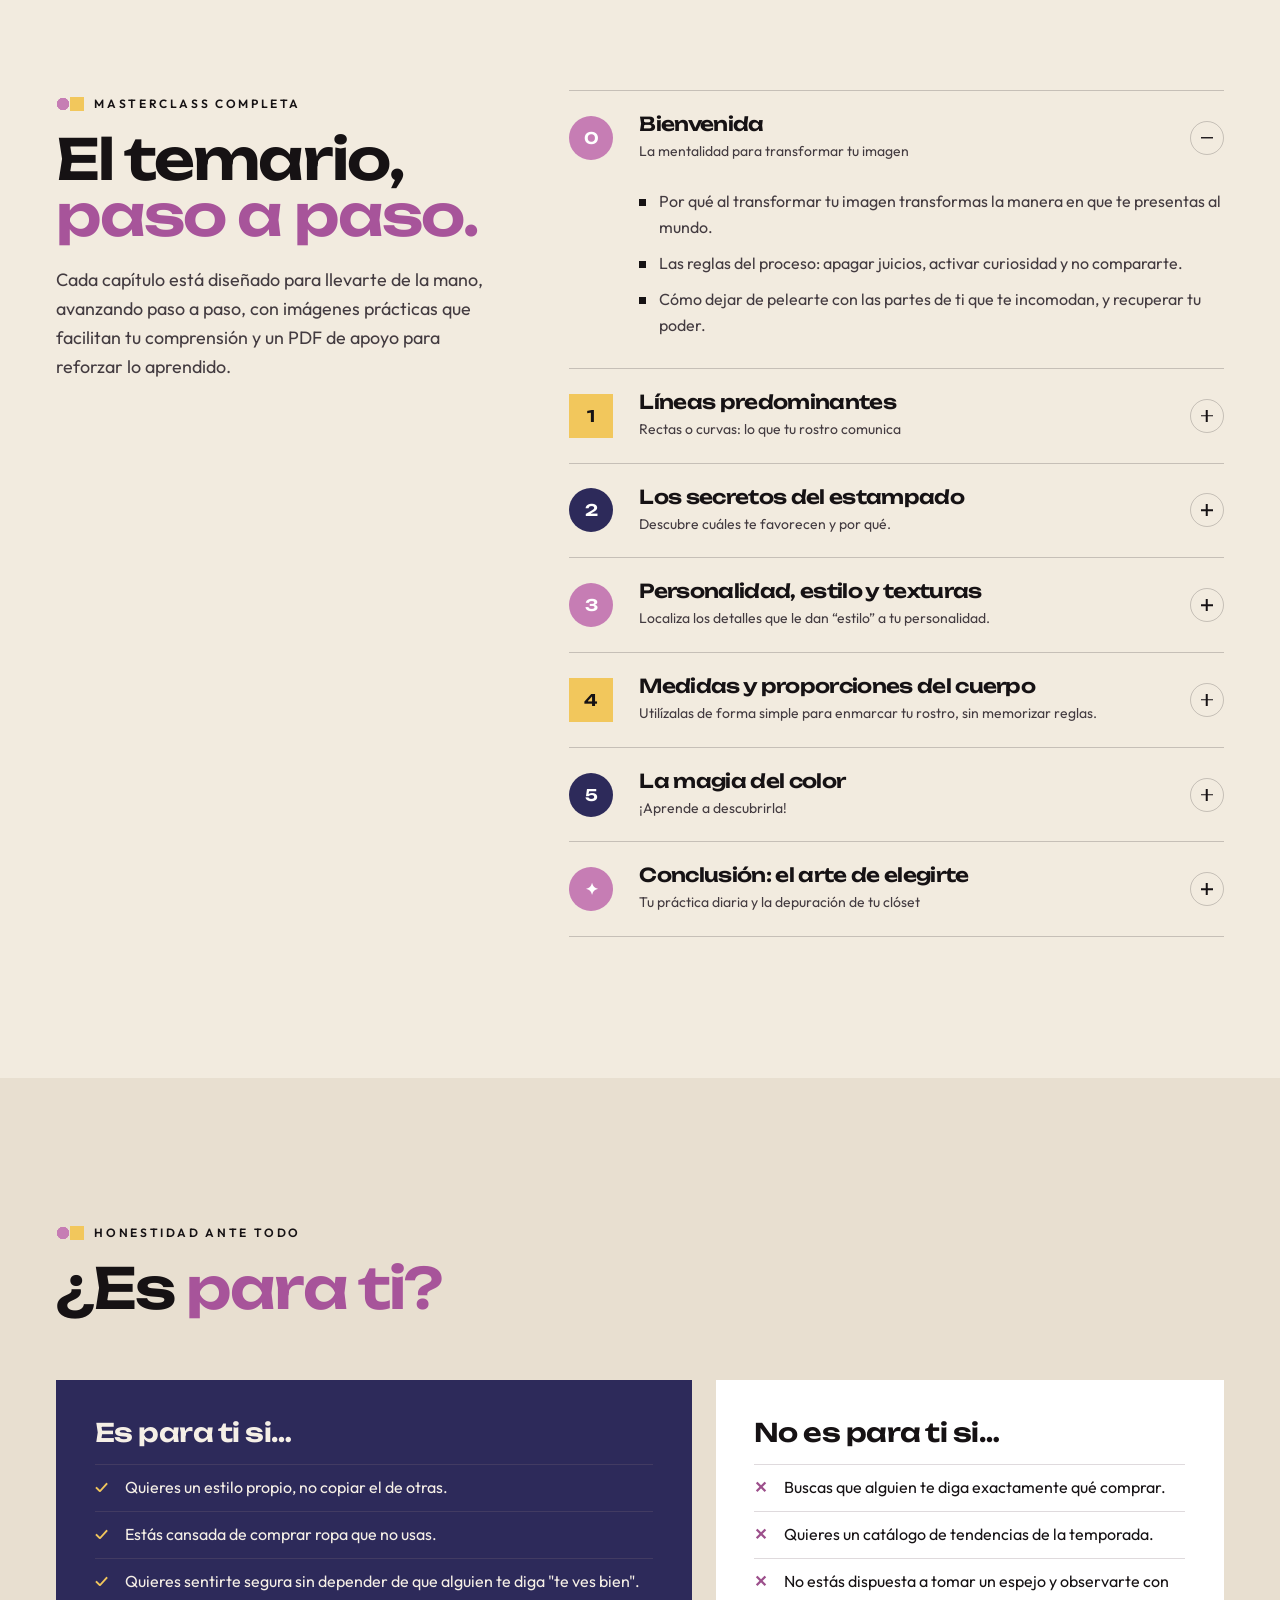
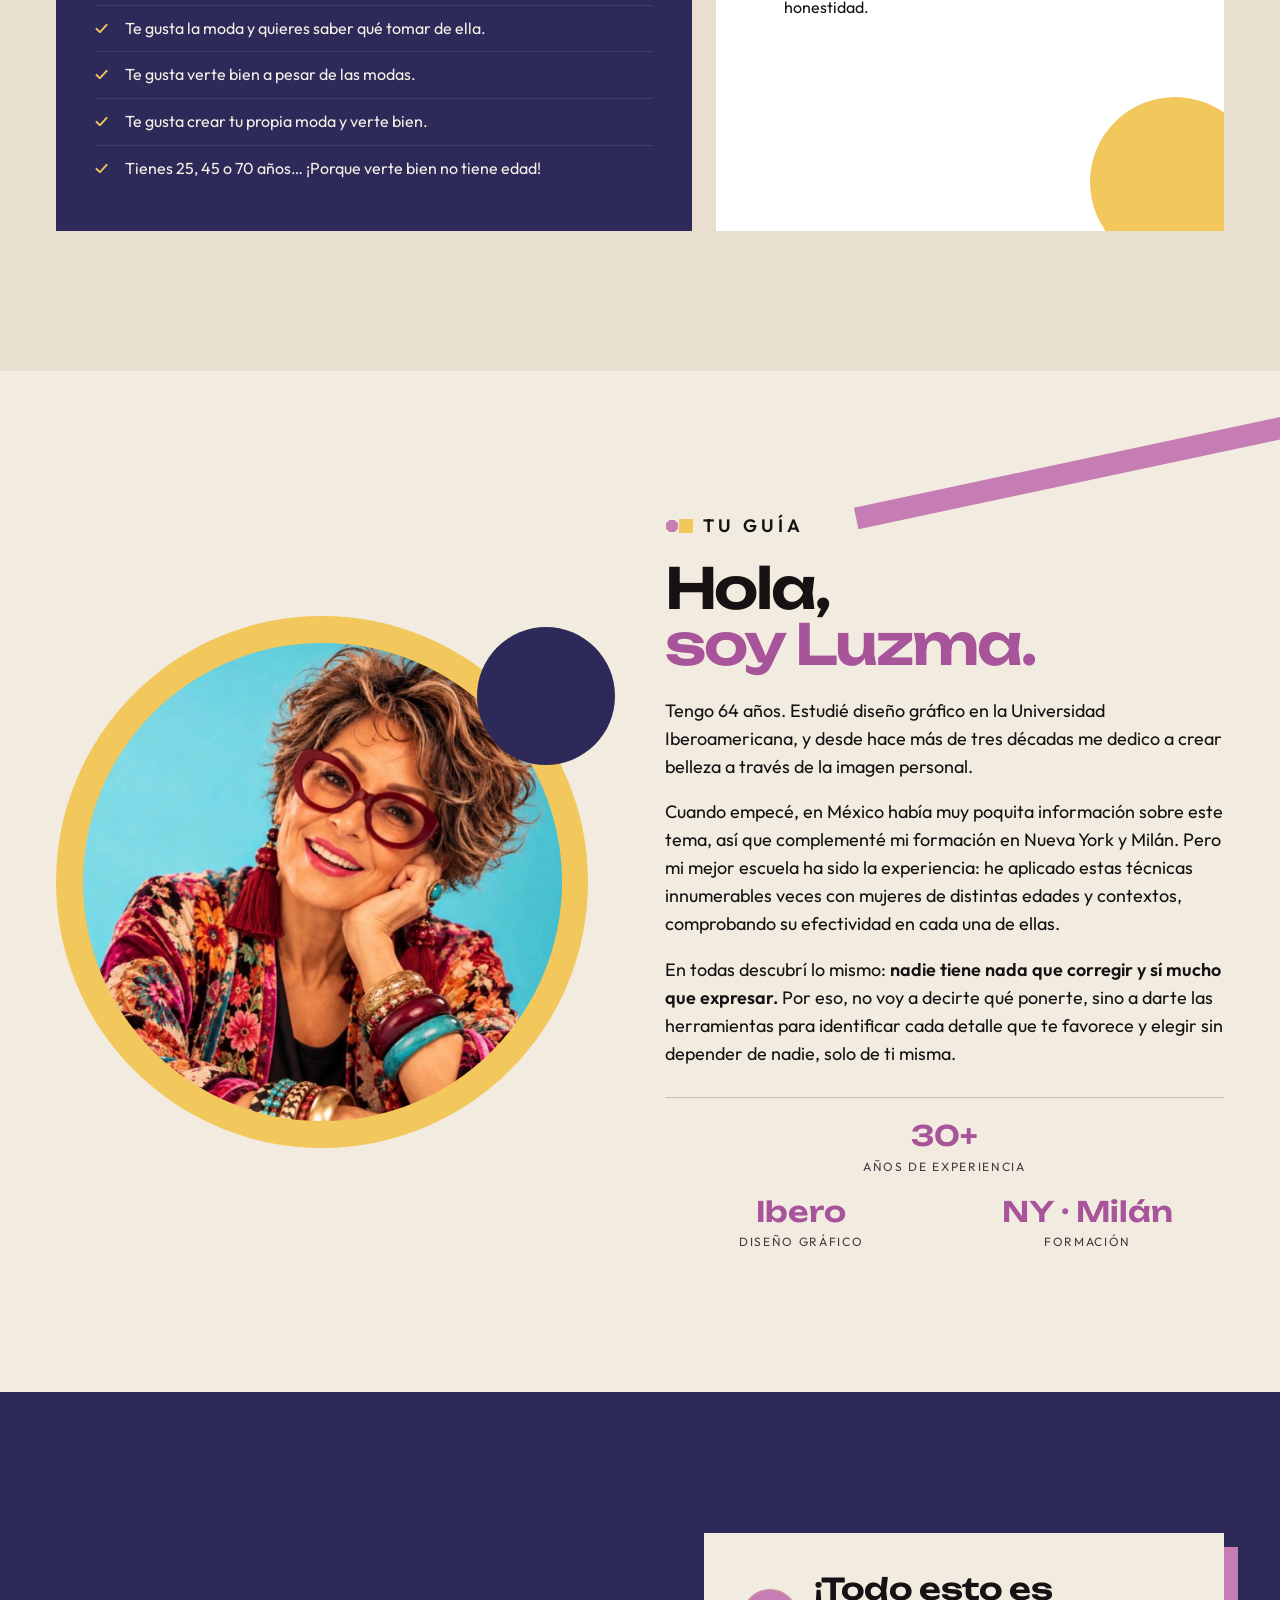
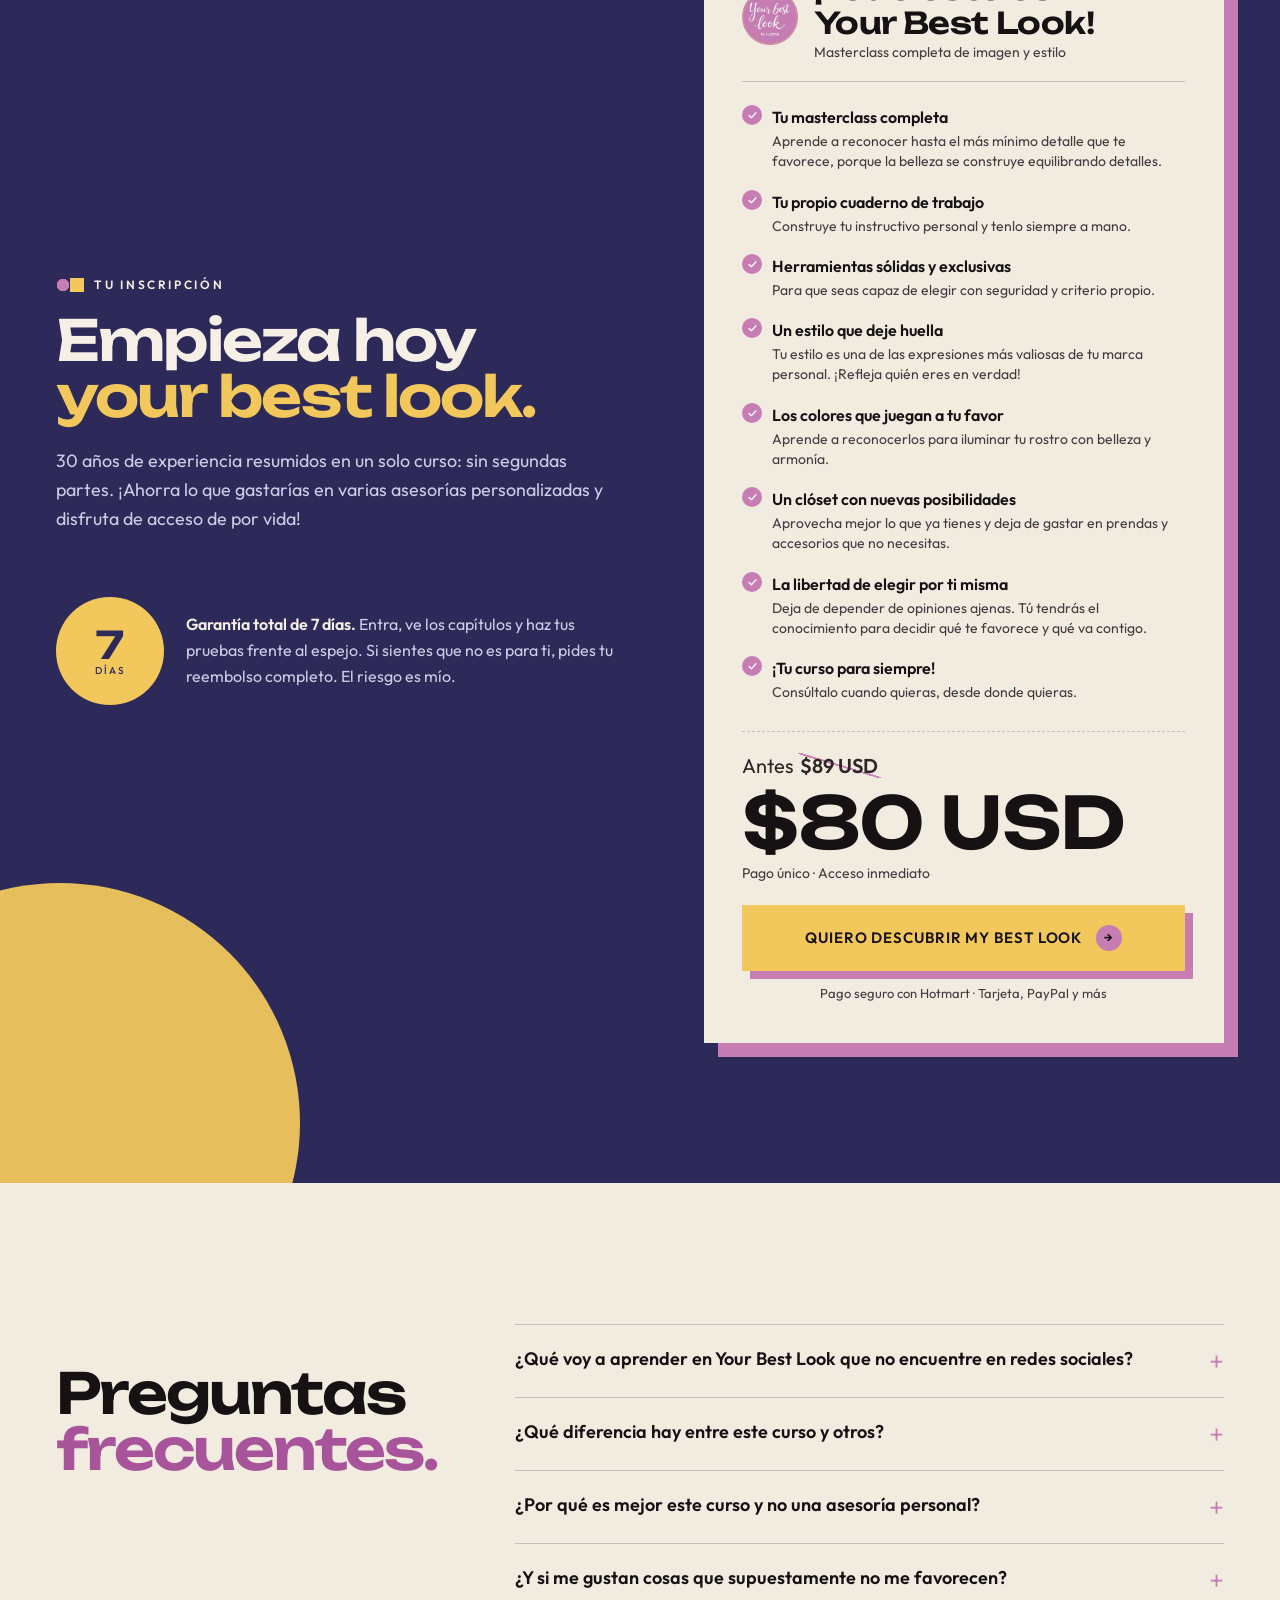
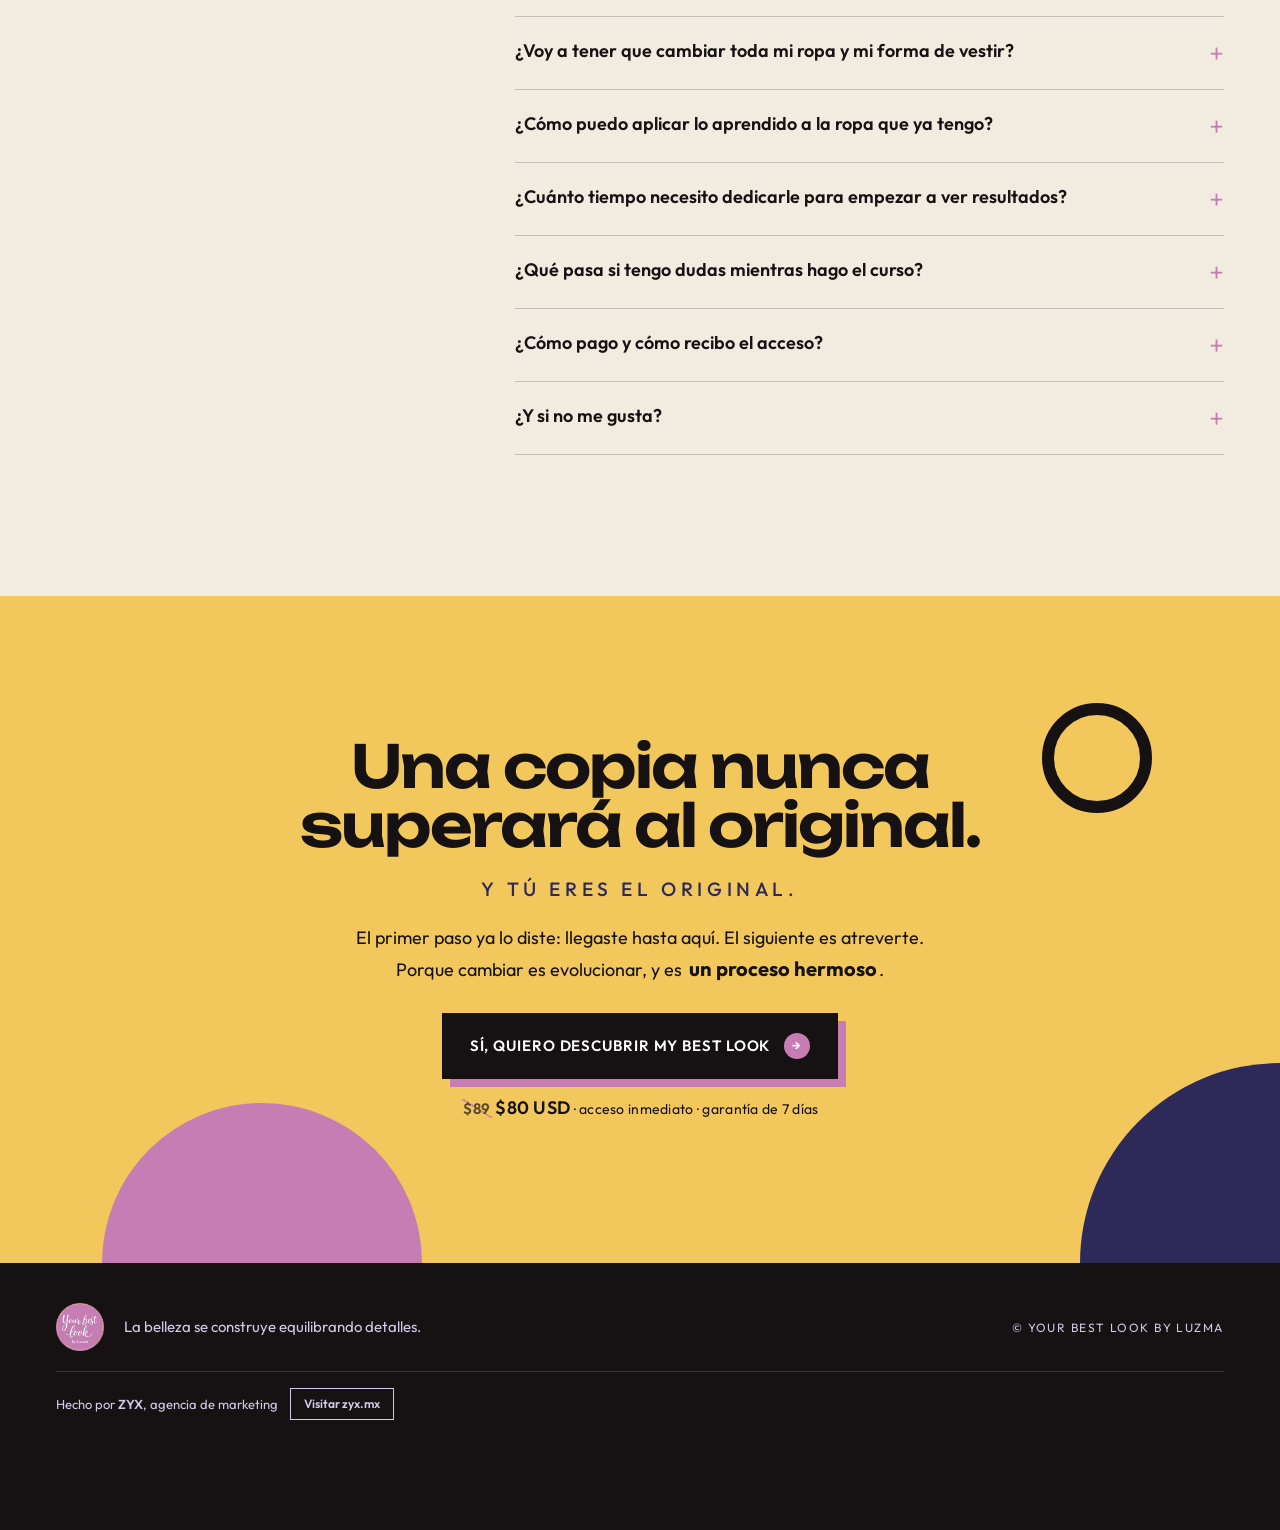
==== commit 806ce243: "VSL antes del botón de compra en el inicio (celular) Co-Authored-By: Claude Opus 5.5 <noreply@anthro" ====
--- a/1/index.html
+++ b/1/index.html
@@ -25,7 +25,7 @@
 <meta name="theme-color" content="#f2ebdf">
 <link rel="preconnect" href="https://fonts.googleapis.com"><link rel="preconnect" href="https://fonts.gstatic.com" crossorigin>
 <link href="https://fonts.googleapis.com/css2?family=Outfit:wght@400;500;600&family=Unbounded:wght@400;600;800&display=swap" rel="stylesheet">
-<link rel="stylesheet" href="../shared/base.css?v=3">
+<link rel="stylesheet" href="../shared/base.css?v=4">
 <link rel="stylesheet" href="theme.css?v=1">
 </head>
 <body class="landing t-v13 art">
@@ -44,9 +44,9 @@
     <h1><span class='l l1'>Tu rostro</span><span class='l l2'>ya sabe</span><span class='l l3'>qué ponerte<i class='dot'></i></span></h1>
     <p class="script hero__script">Te enseño a leerlo.</p>
     <p class="hero__lead">Descubre cómo las características de tu rostro te ayudan a elegir los detalles, tamaños, estampados, texturas y colores que más te favorecen.</p><p class="hero__lead">Aprende a reconocerlos desde casa, frente a un espejo, y deja de adivinar frente al clóset.</p>
-    <div class="hero__cta" data-hero-cta><a class="btn " data-checkout href="#"><span>Quiero descubrir My Best Look</span><i class="btn__arrow" aria-hidden="true">→</i></a><p class="hero__price"><s data-price-before>$89</s> <b data-price>$80 USD</b> · pago único · garantía de <span data-guarantee>7</span> días</p></div>
   </div>
   <div class="hero__media"><div class="hero__vsl"><p class="hero__vslk">▶ La clase de Luzma · 6 min</p><div class="video" data-video></div></div></div>
+  <div class="hero__cta" data-hero-cta><a class="btn " data-checkout href="#"><span>Quiero descubrir My Best Look</span><i class="btn__arrow" aria-hidden="true">→</i></a><p class="hero__price"><s data-price-before>$89</s> <b data-price>$80 USD</b> · pago único · garantía de <span data-guarantee>7</span> días</p></div>
 </div>
 </header>
 <div class="marquee" aria-hidden="true"><div class="marquee__t"><span>Líneas</span><i>✦</i><span>Tamaños</span><i>✦</i><span>Estampados</span><i>✦</i><span>Saturación</span><i>✦</i><span>Texturas</span><i>✦</i><span>Proporciones</span><i>✦</i><span>Color</span><i>✦</i><span>Tu estilo</span><i>✦</i><span>Líneas</span><i>✦</i><span>Tamaños</span><i>✦</i><span>Estampados</span><i>✦</i><span>Saturación</span><i>✦</i><span>Texturas</span><i>✦</i><span>Proporciones</span><i>✦</i><span>Color</span><i>✦</i><span>Tu estilo</span><i>✦</i></div></div>
--- a/shared/base.css
+++ b/shared/base.css
@@ -362,3 +362,8 @@
 .art .hero__price s,.art .sticky-cta s{font-size:1.08em}
 .art .final__em{font-weight:700;font-size:1.12em;white-space:nowrap;background:linear-gradient(transparent 62%,var(--gold) 62% 92%,transparent 92%);padding:0 .1em}
 @media(max-width:600px){.art .guarantee{align-items:center}.art .guarantee p{text-align:center}.art .tools__sum{grid-template-columns:1fr}.art .tools__sum .n{grid-row:auto}}
+/* El botón del inicio va después del VSL en celular; en escritorio sigue bajo el texto */
+.hero__grid{grid-template-areas:"brand brand" "text media" "cta media"}
+.hero__text{align-self:end}
+.hero__cta{grid-area:cta;align-self:start;margin-top:6px;animation:heroIn 1s var(--ease) .4s both}
+@media(max-width:860px){.hero__grid{grid-template-areas:"brand" "text" "media" "cta"}.hero__cta{margin-top:4px}}
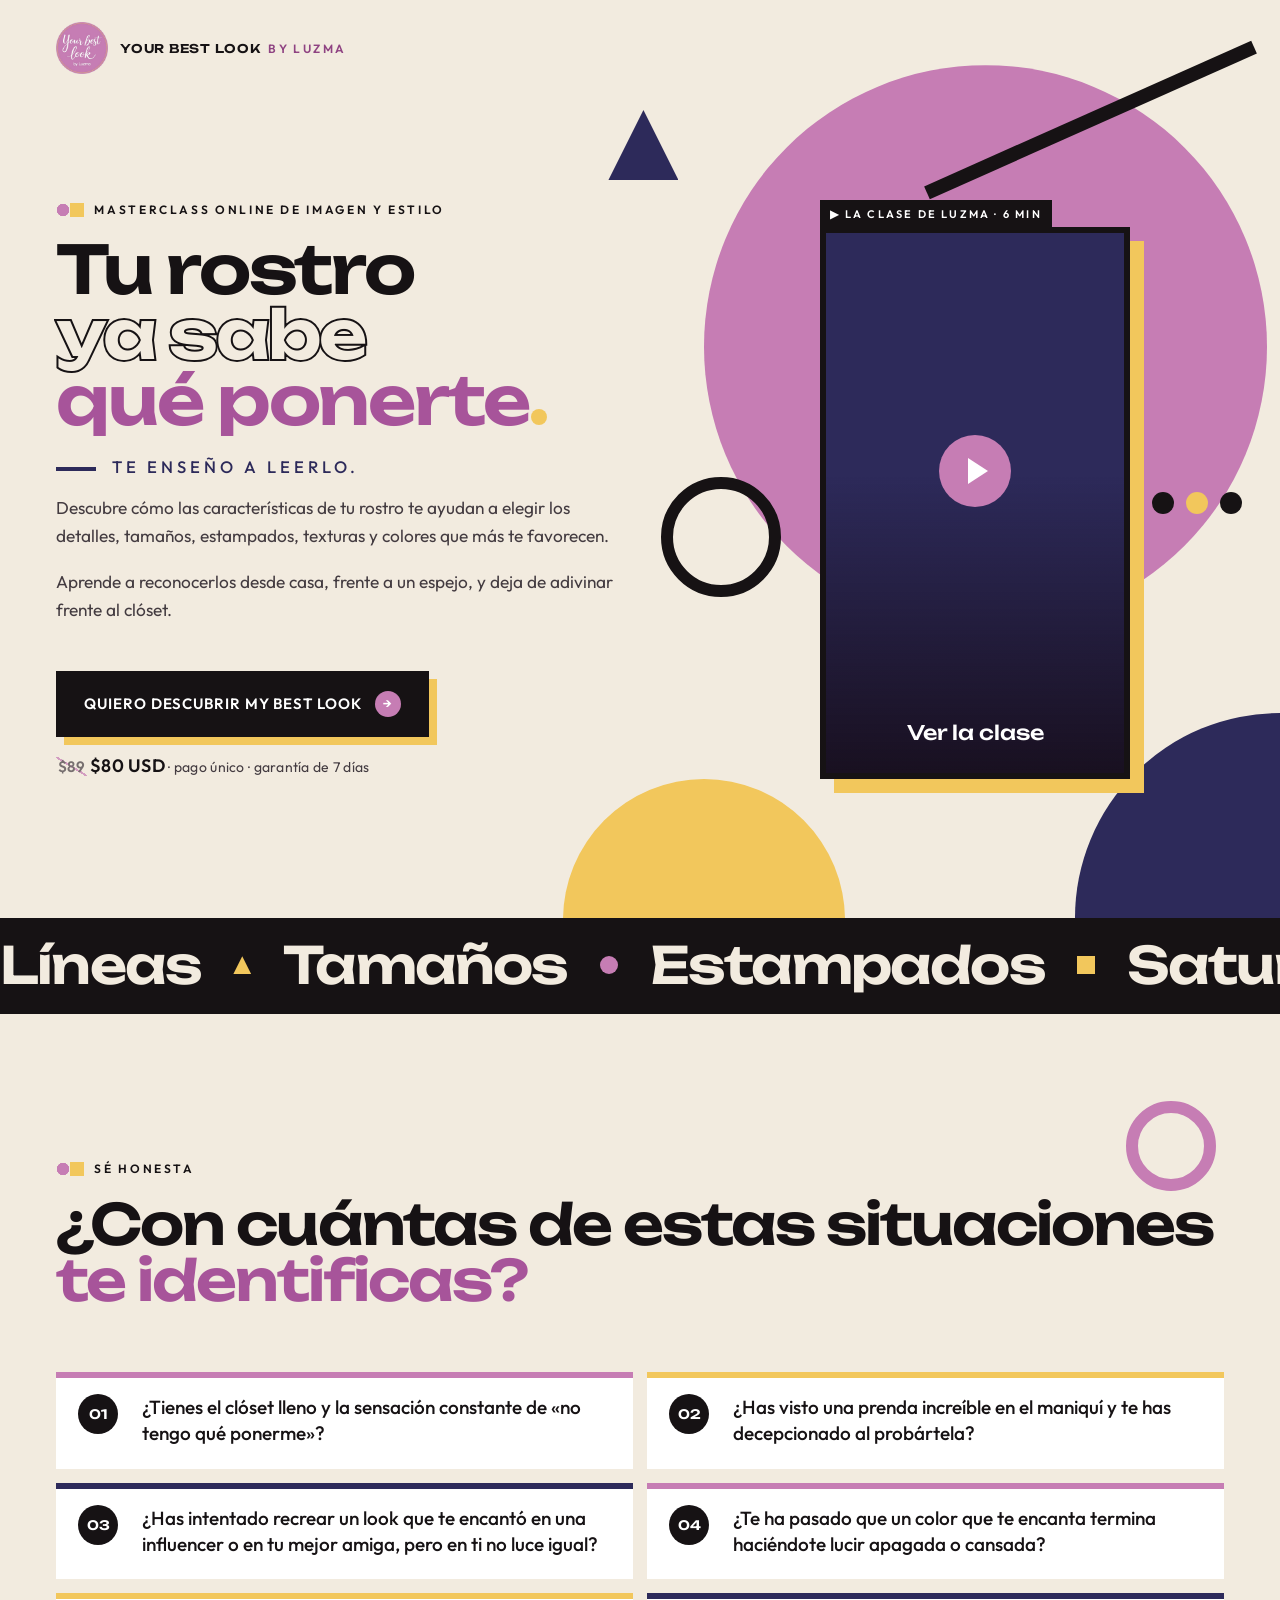
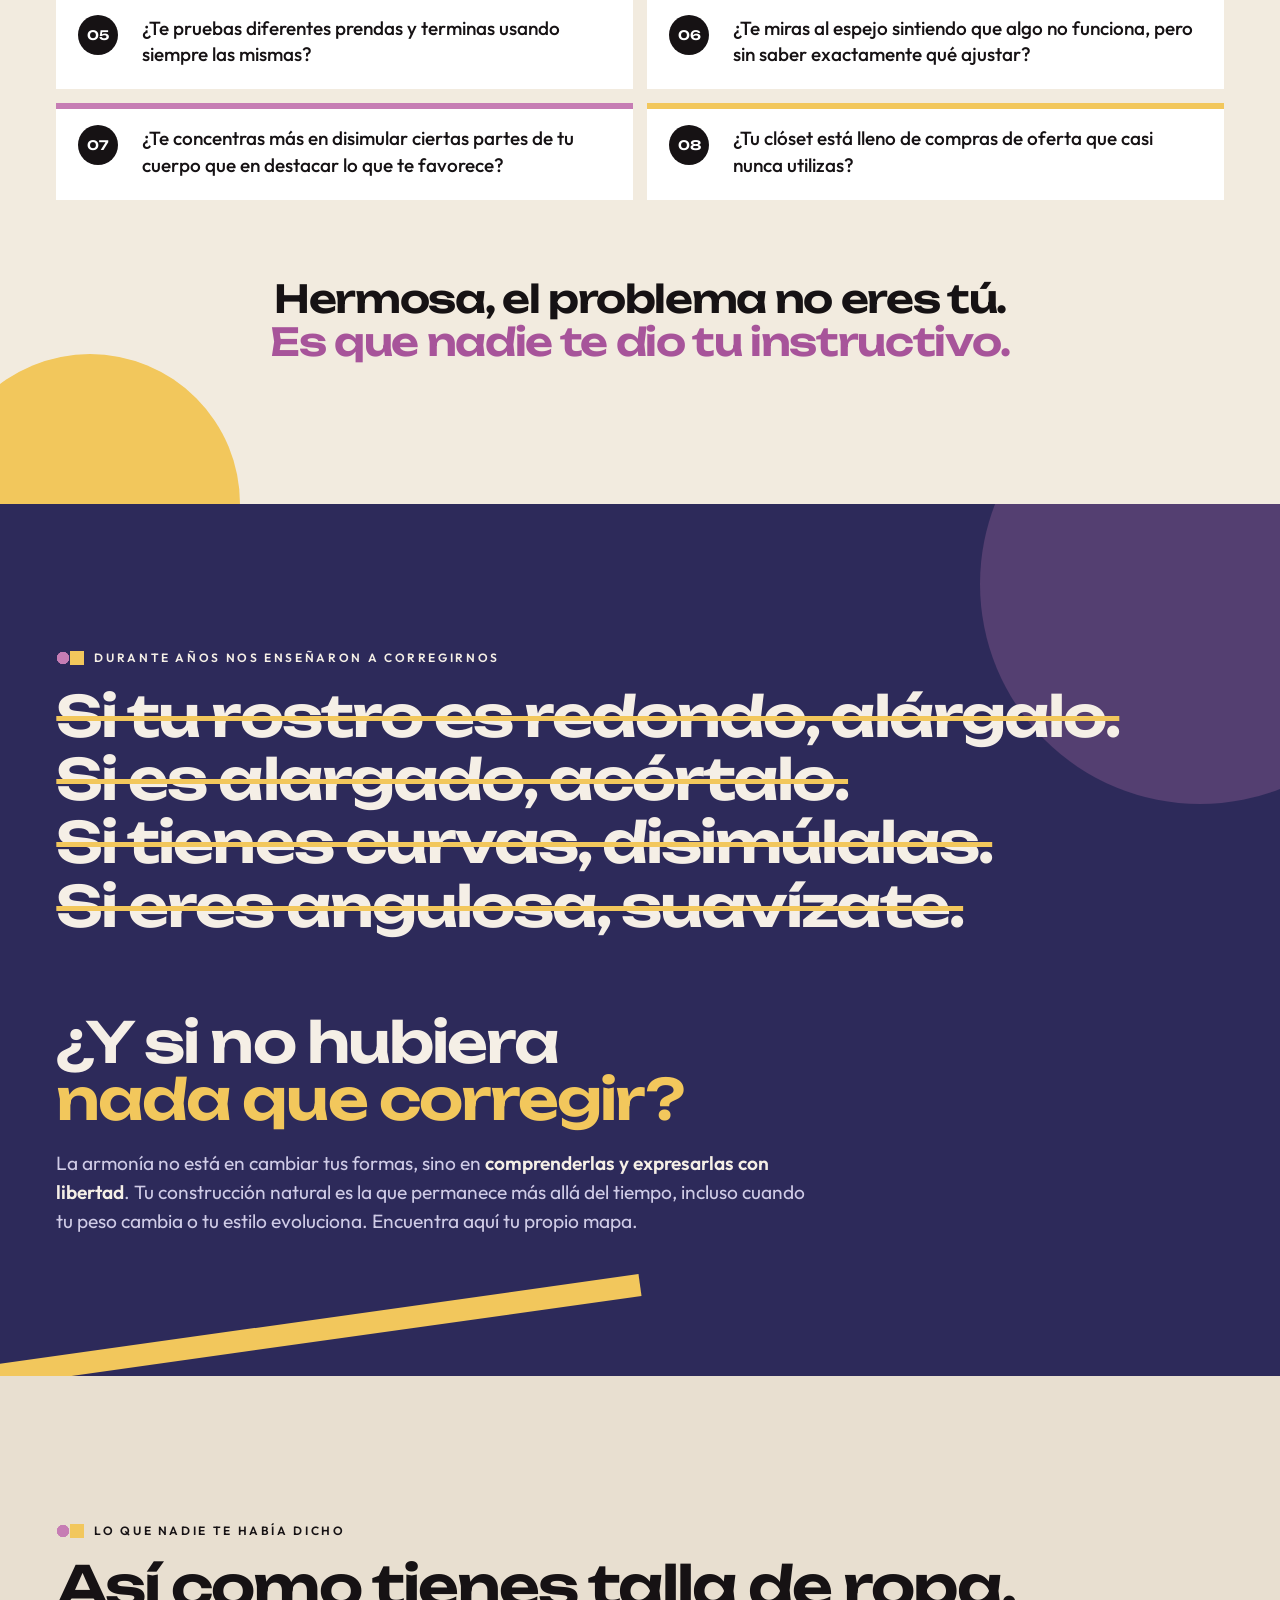
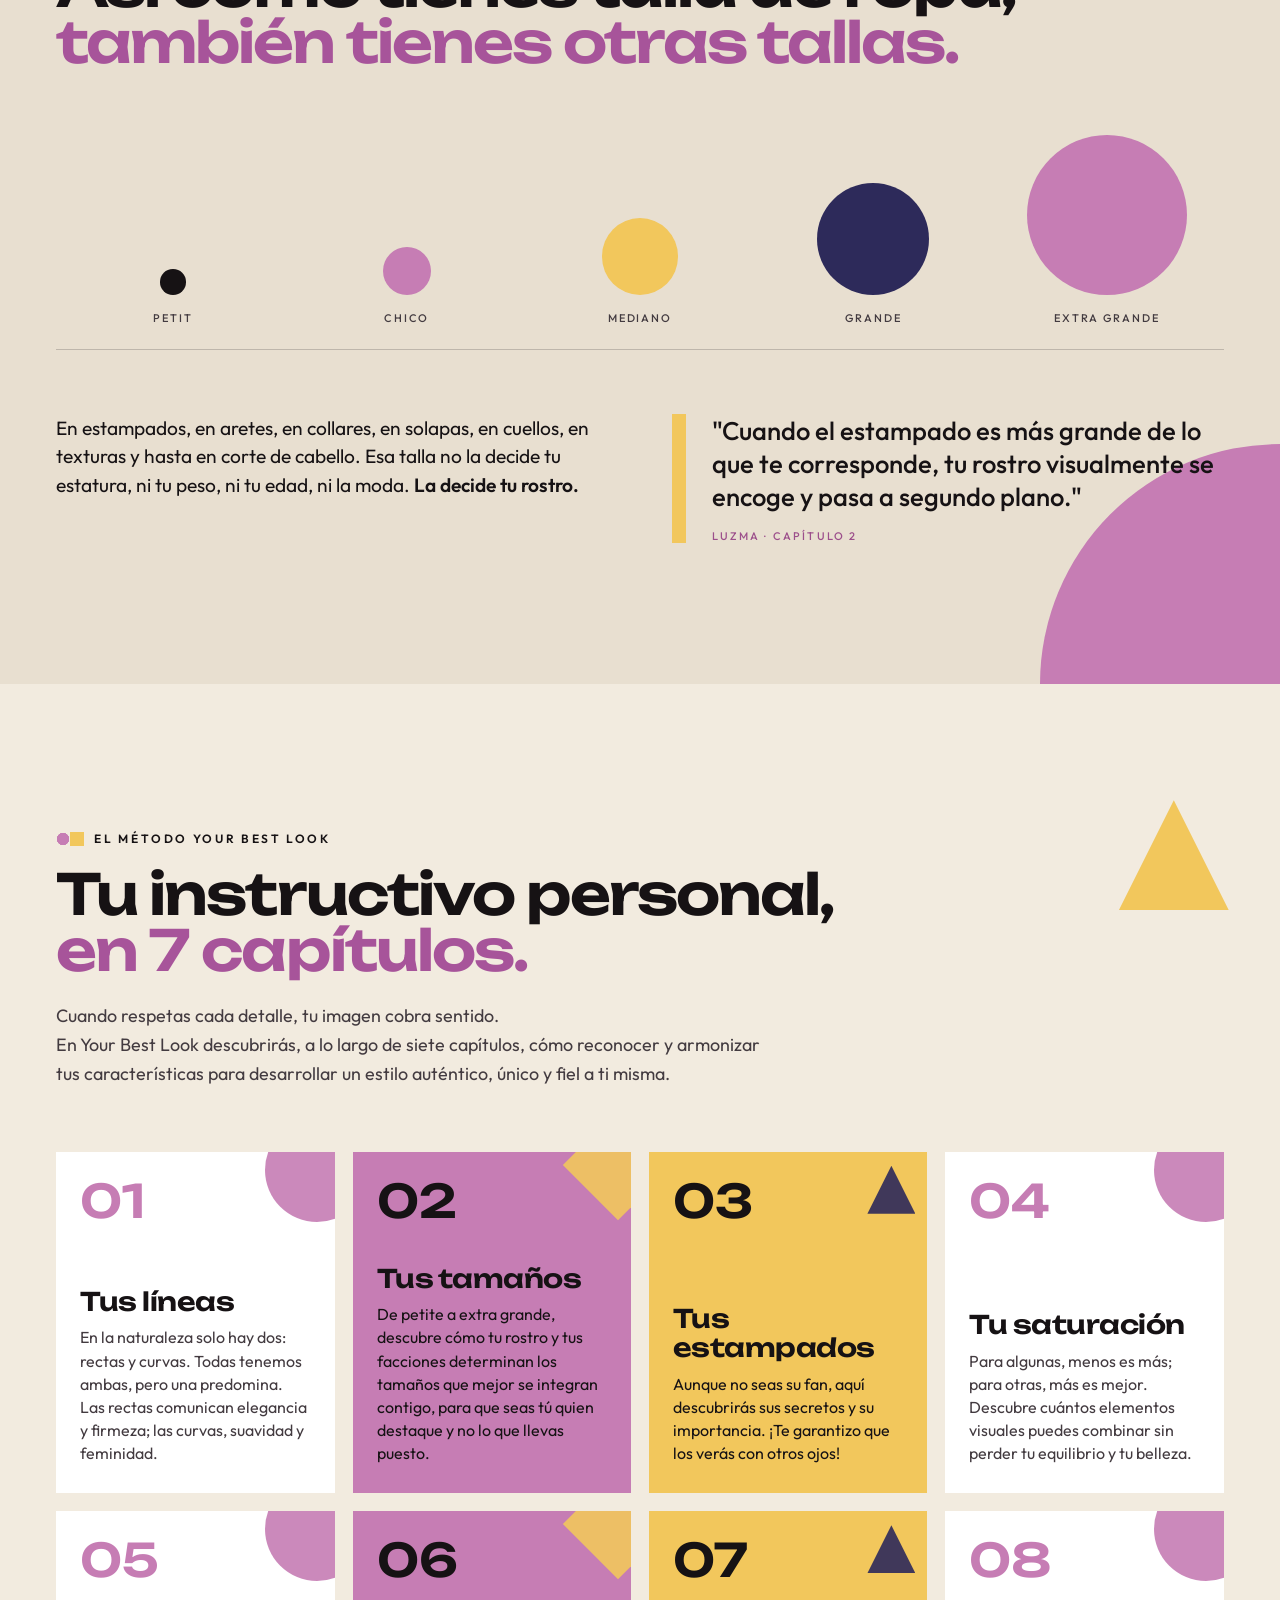
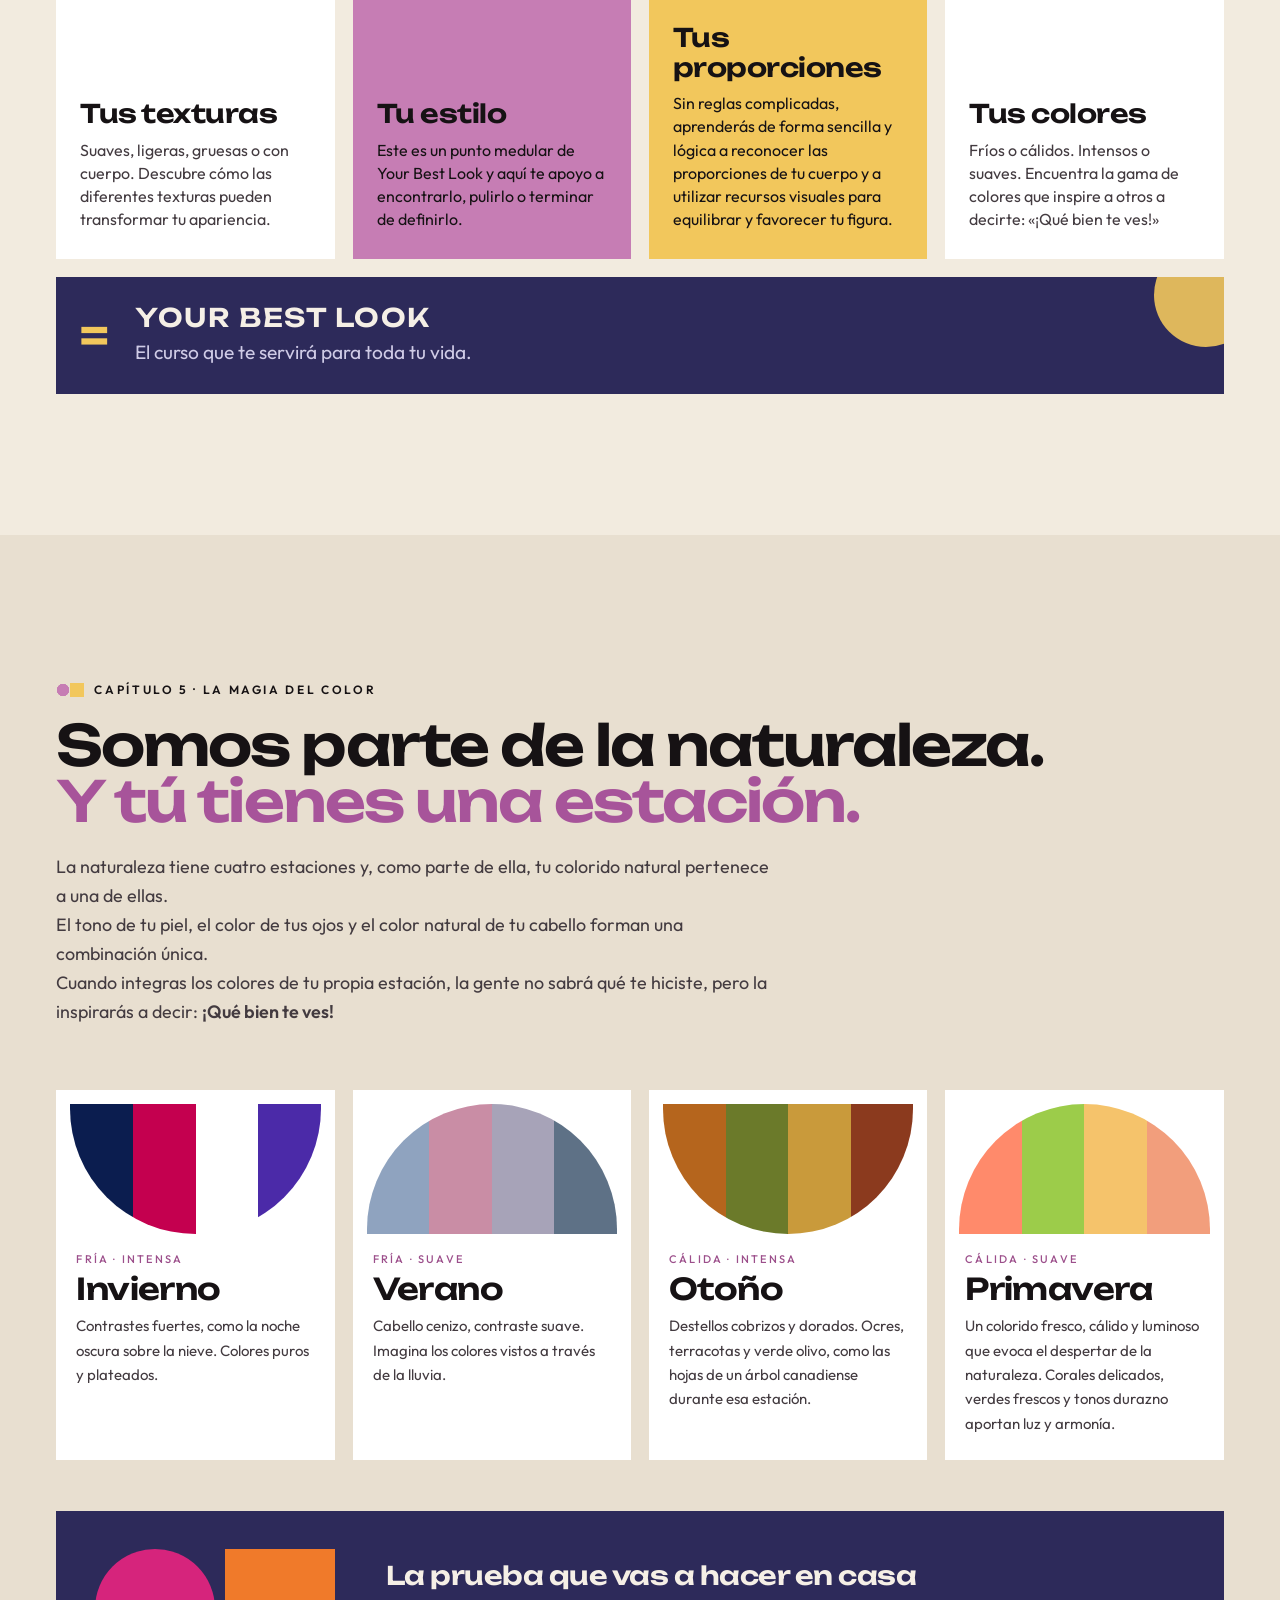
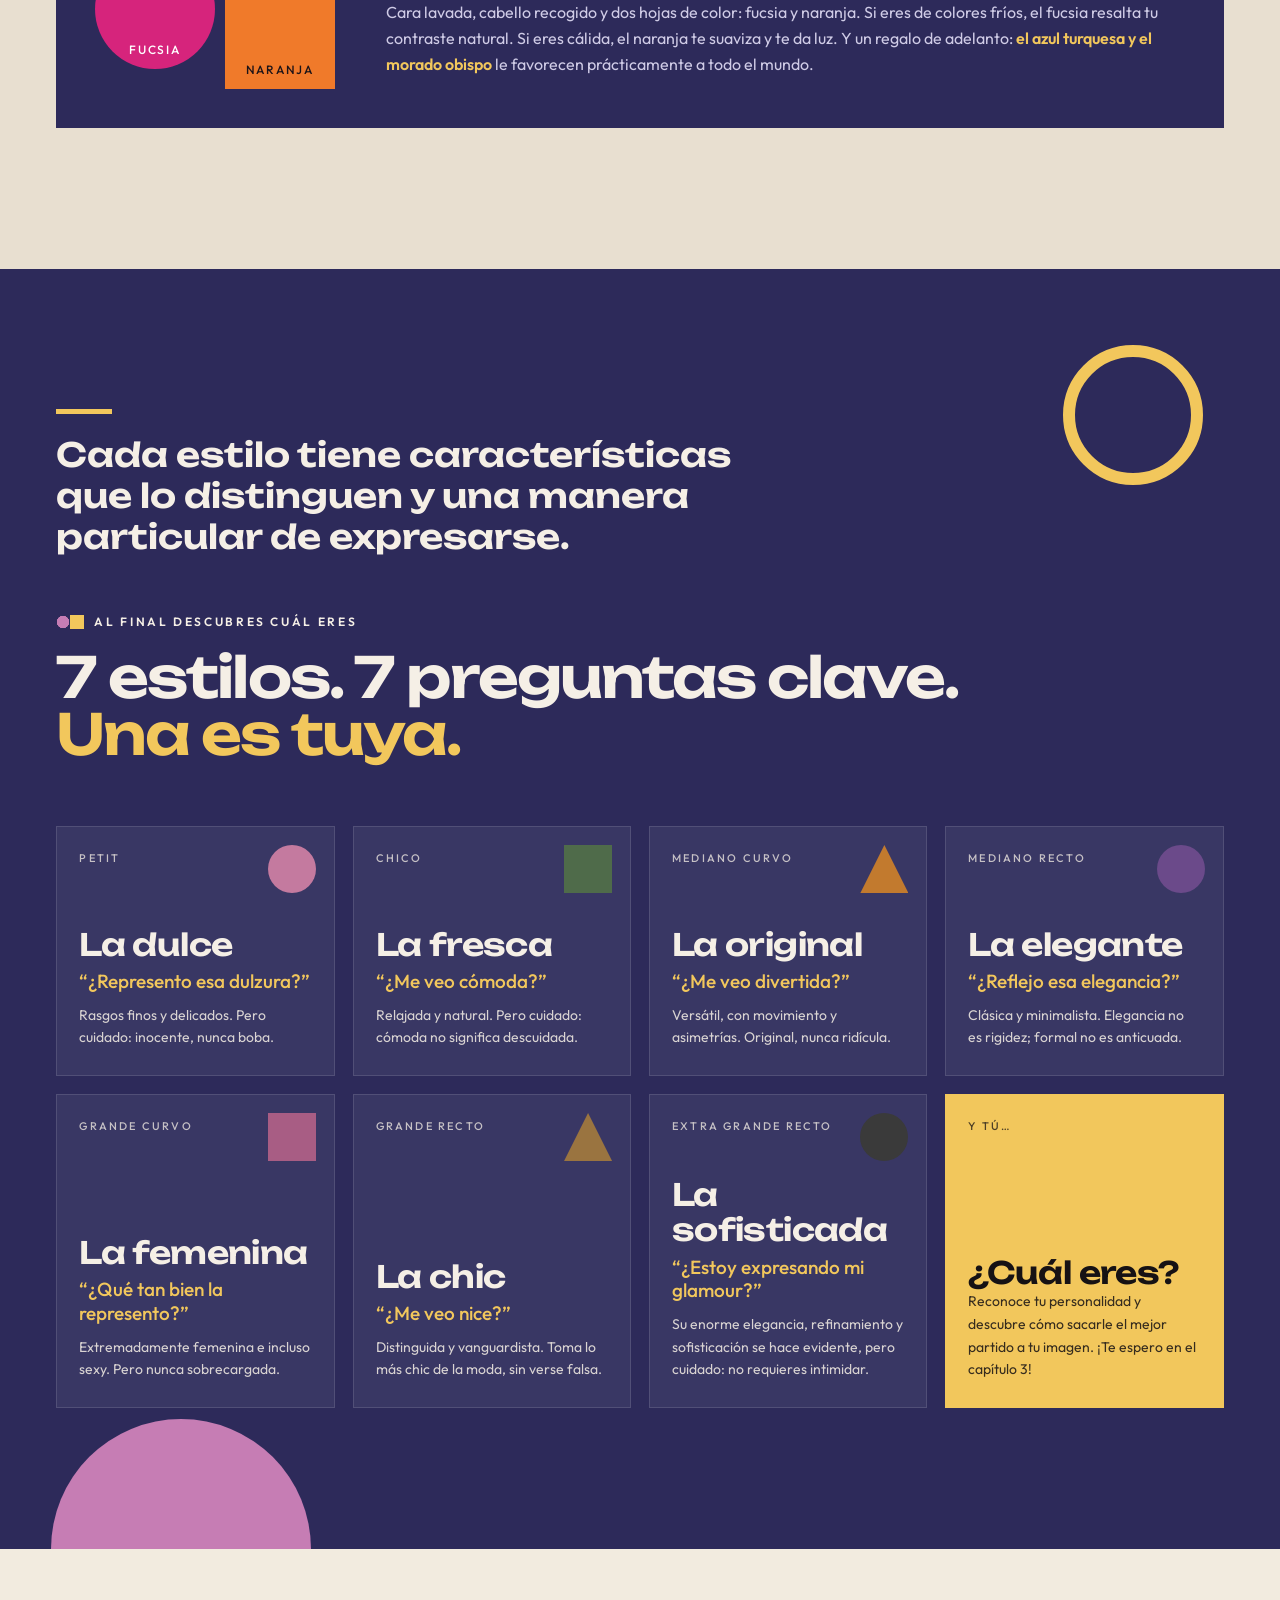
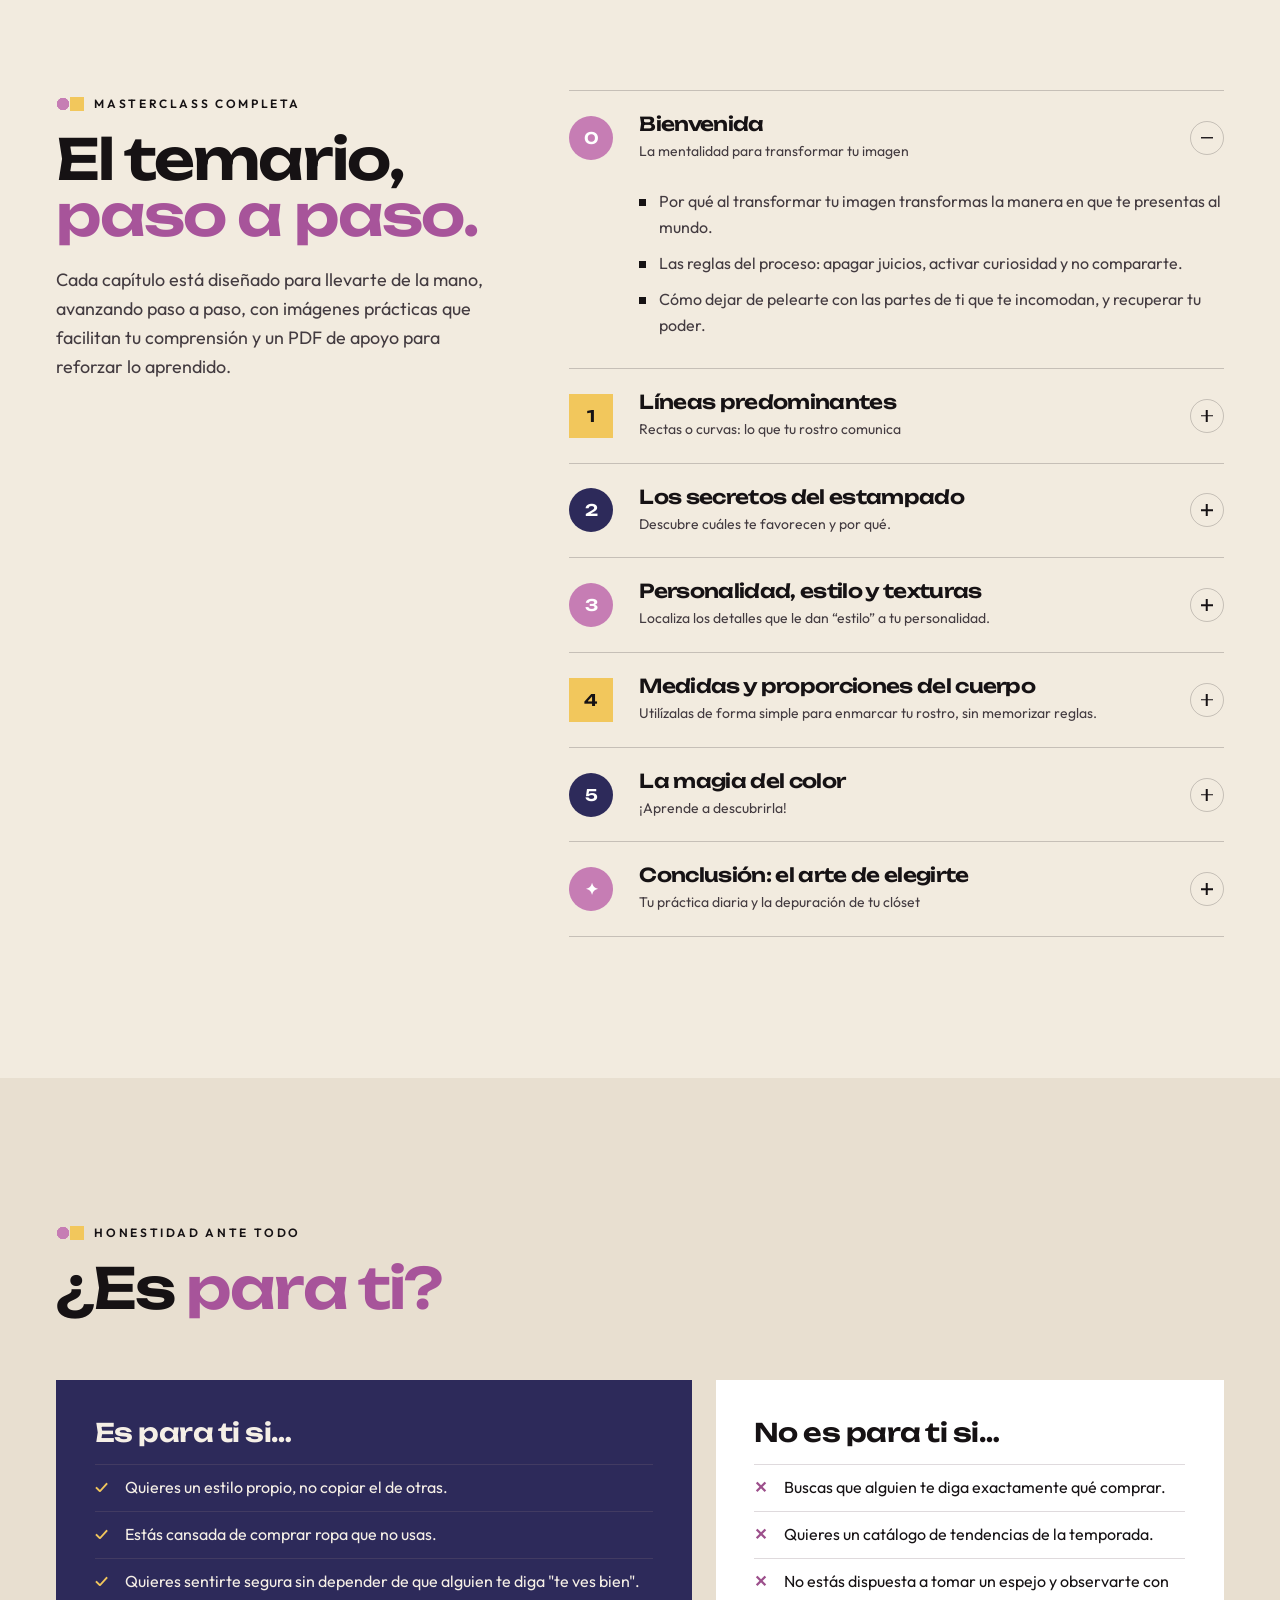
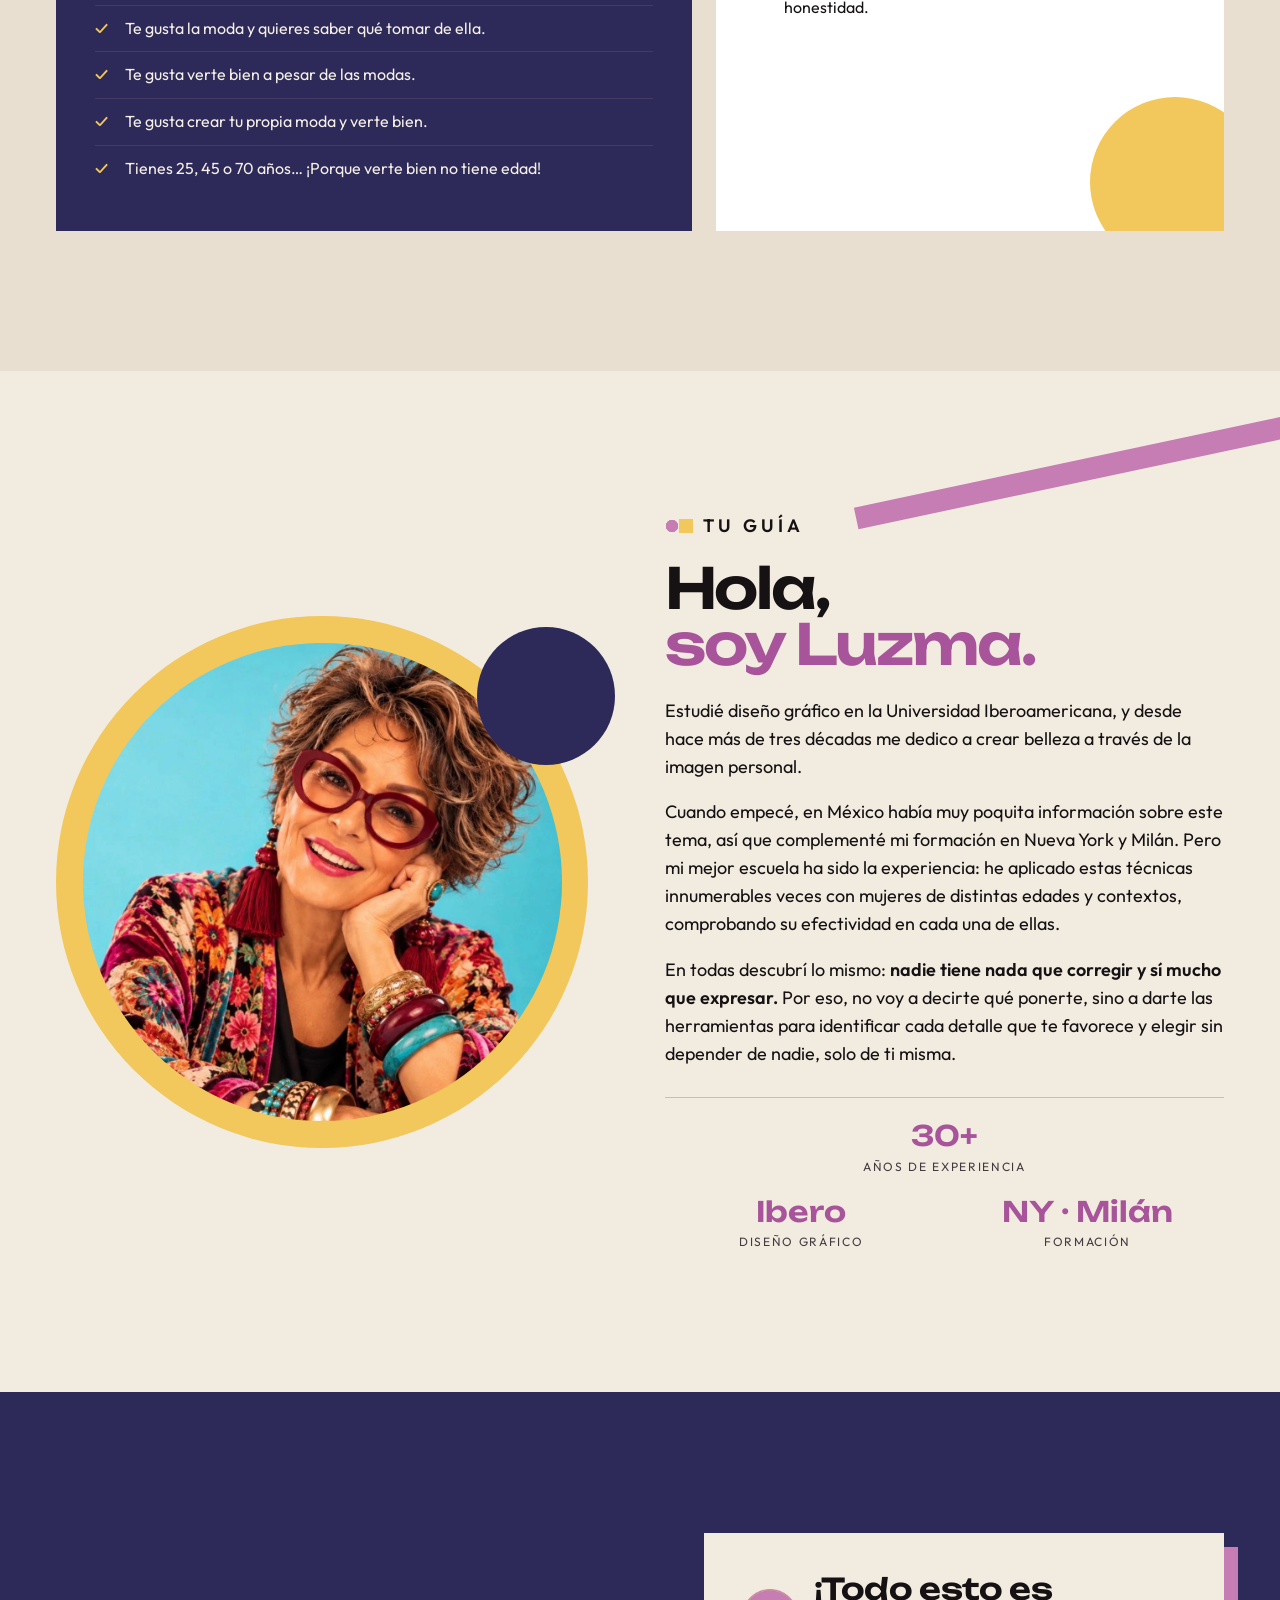
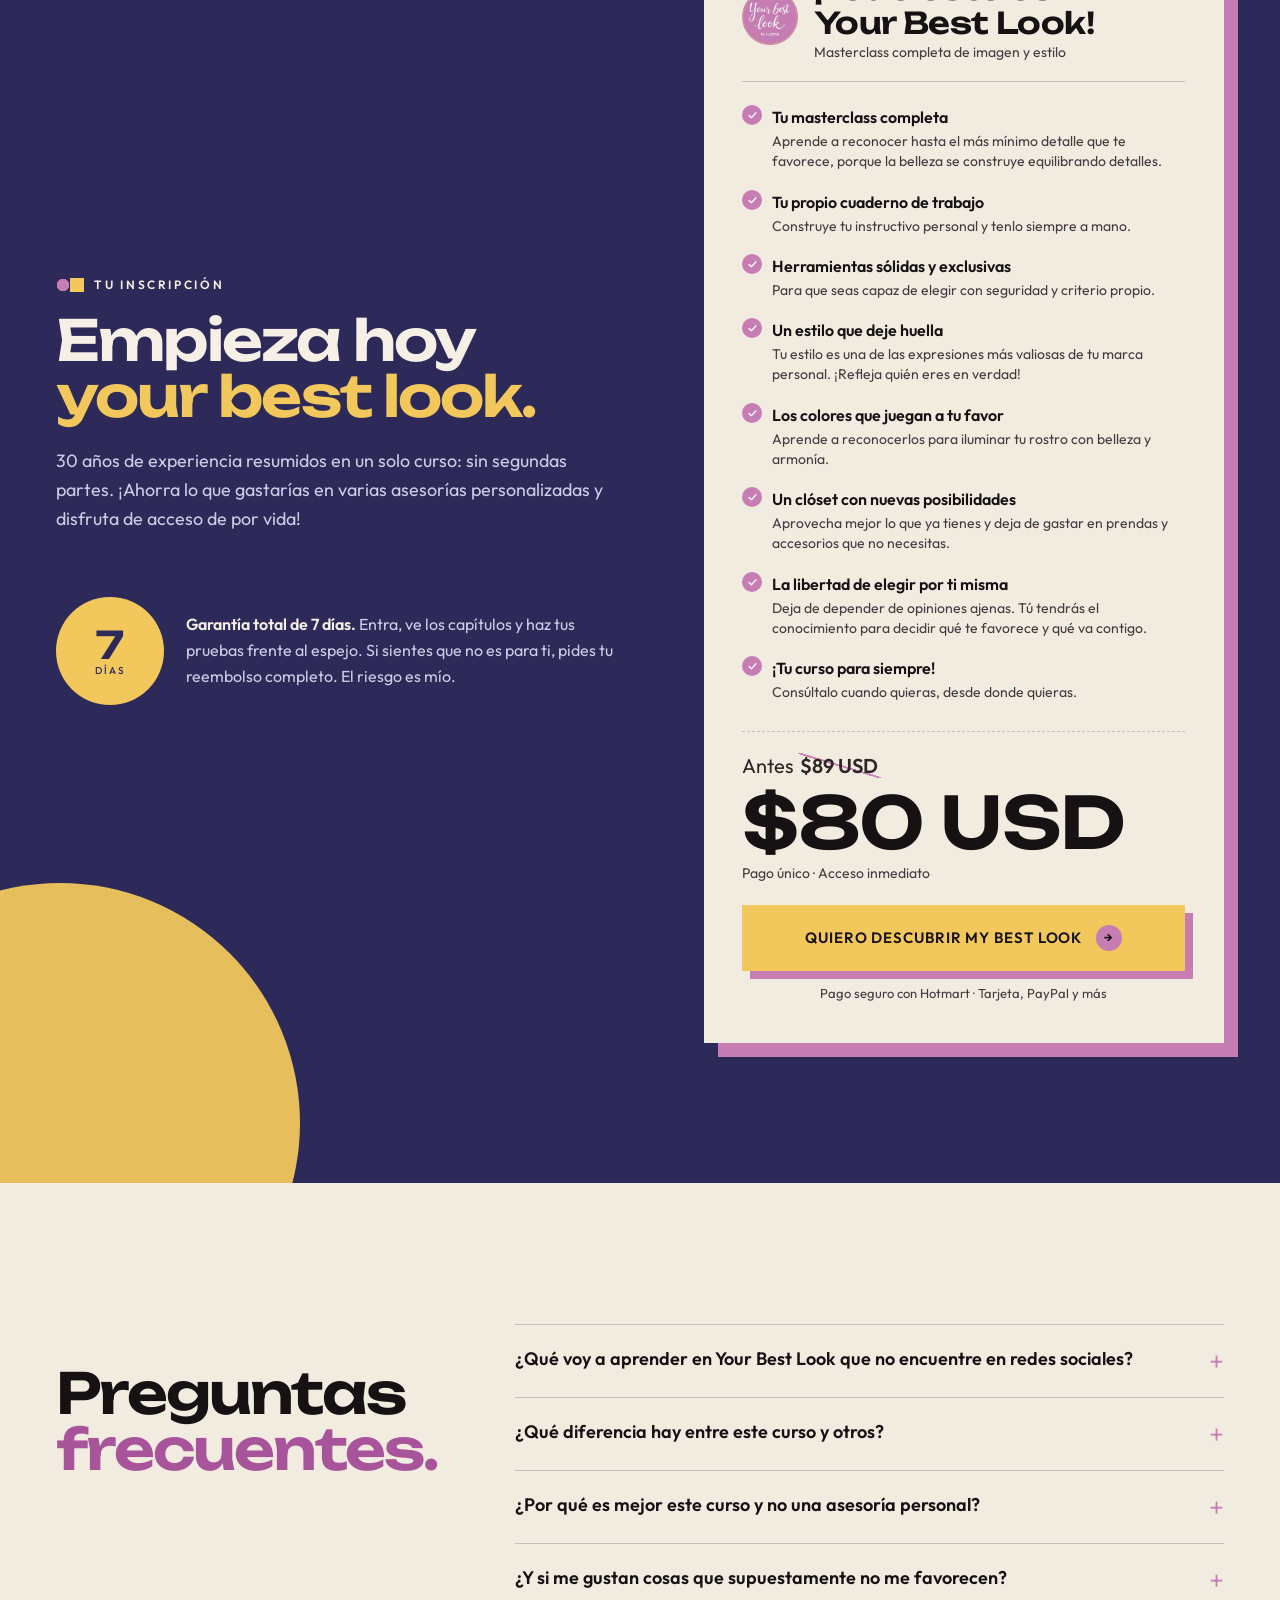
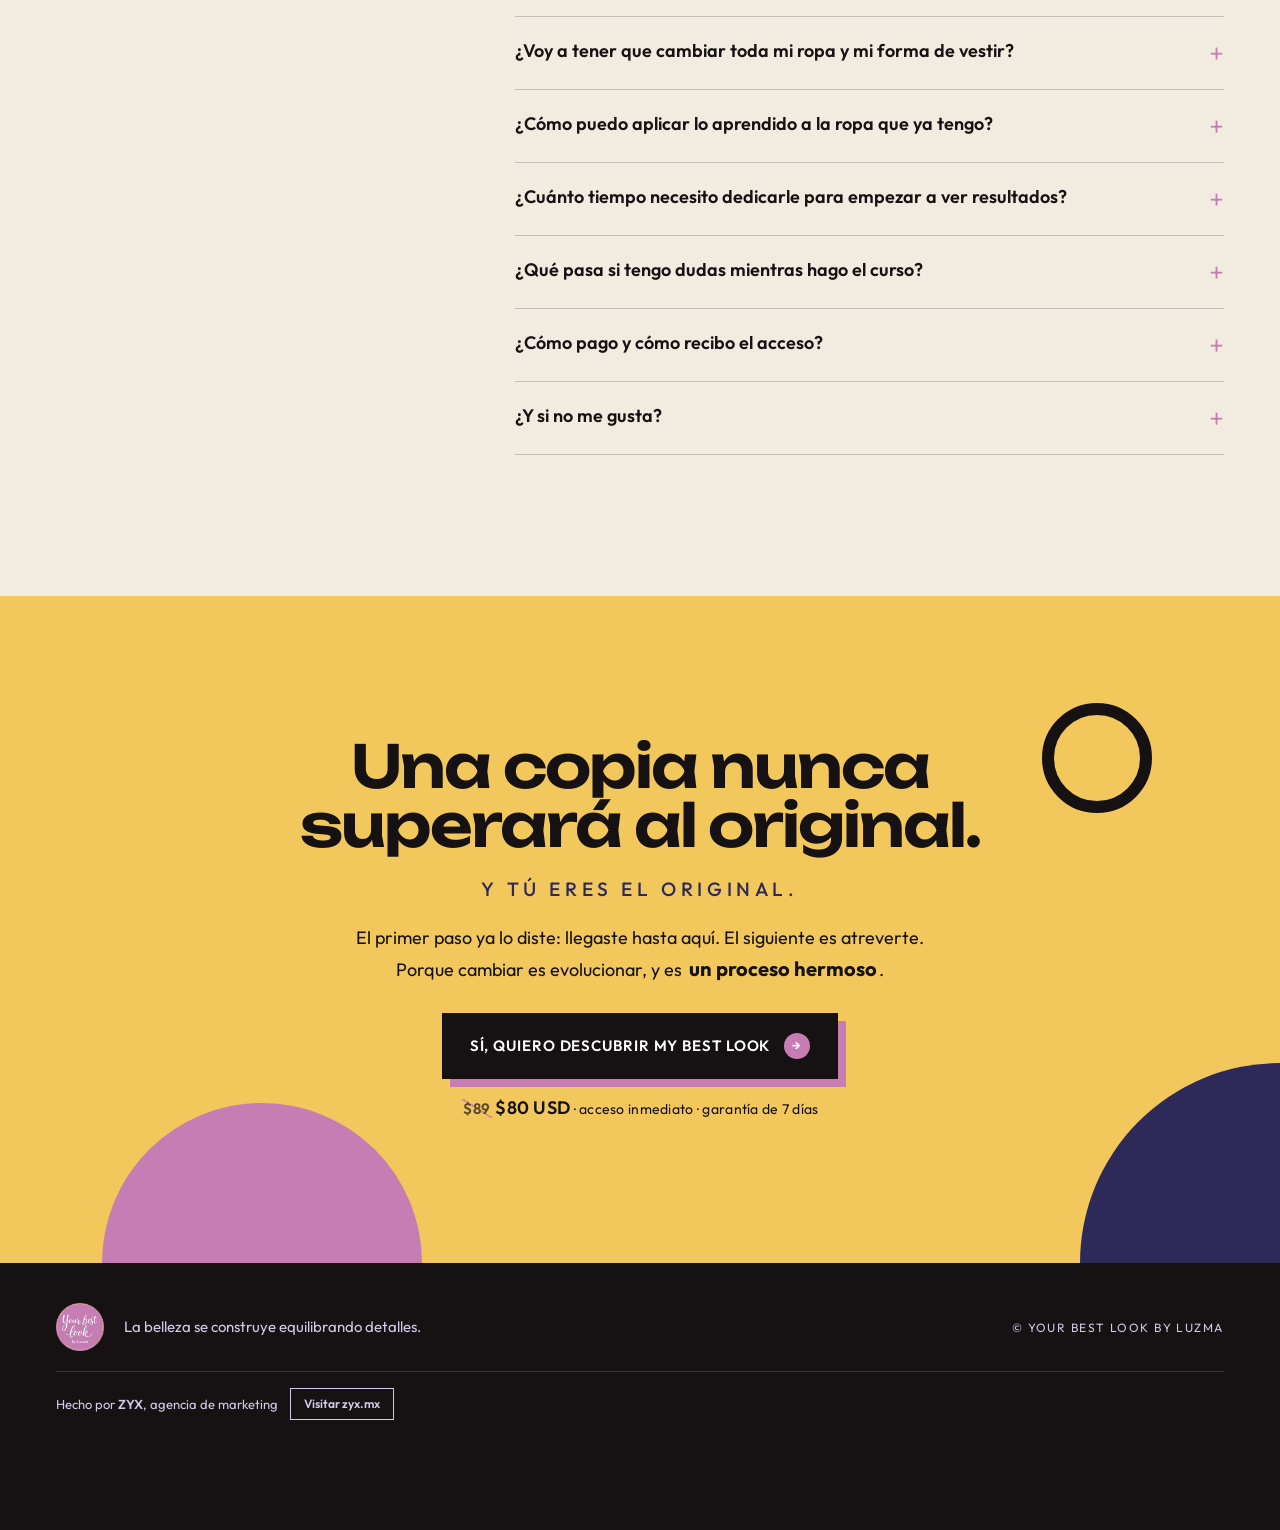
==== commit beb60b56: "Quiz nuevo: personalidad de tu rostro, nombre y análisis por fases; sin la edad de Luzma Co-Authored" ====
--- a/1/index.html
+++ b/1/index.html
@@ -99,7 +99,7 @@
 <section class="s luzma">
 <div class="sdeco" aria-hidden="true"><span class="g-bar gb3"></span></div>
 <div class="wrap">
-<div class="luzma__grid"><figure class="luzma__photo" data-r><img src="../shared/img/luzma-color.webp" alt="Luzma, asesora de imagen" loading="lazy"></figure><div class="luzma__copy"><p class="kicker" data-r>Tu guía</p><h2 data-r>Hola, <em>soy Luzma.</em></h2><p data-r>Tengo 64 años. Estudié diseño gráfico en la Universidad Iberoamericana, y desde hace más de tres décadas me dedico a crear belleza a través de la imagen personal.</p><p data-r>Cuando empecé, en México había muy poquita información sobre este tema, así que complementé mi formación en Nueva York y Milán. Pero mi mejor escuela ha sido la experiencia: he aplicado estas técnicas innumerables veces con mujeres de distintas edades y contextos, comprobando su efectividad en cada una de ellas.</p><p data-r>En todas descubrí lo mismo: <b>nadie tiene nada que corregir y sí mucho que expresar.</b> Por eso, no voy a decirte qué ponerte, sino a darte las herramientas para identificar cada detalle que te favorece y elegir sin depender de nadie, solo de ti misma.</p><dl class="creds" data-r><div><dt>30+</dt><dd>años de experiencia</dd></div><div><dt>Ibero</dt><dd>diseño gráfico</dd></div><div><dt>NY · Milán</dt><dd>formación</dd></div></dl></div></div>
+<div class="luzma__grid"><figure class="luzma__photo" data-r><img src="../shared/img/luzma-color.webp" alt="Luzma, asesora de imagen" loading="lazy"></figure><div class="luzma__copy"><p class="kicker" data-r>Tu guía</p><h2 data-r>Hola, <em>soy Luzma.</em></h2><p data-r>Estudié diseño gráfico en la Universidad Iberoamericana, y desde hace más de tres décadas me dedico a crear belleza a través de la imagen personal.</p><p data-r>Cuando empecé, en México había muy poquita información sobre este tema, así que complementé mi formación en Nueva York y Milán. Pero mi mejor escuela ha sido la experiencia: he aplicado estas técnicas innumerables veces con mujeres de distintas edades y contextos, comprobando su efectividad en cada una de ellas.</p><p data-r>En todas descubrí lo mismo: <b>nadie tiene nada que corregir y sí mucho que expresar.</b> Por eso, no voy a decirte qué ponerte, sino a darte las herramientas para identificar cada detalle que te favorece y elegir sin depender de nadie, solo de ti misma.</p><dl class="creds" data-r><div><dt>30+</dt><dd>años de experiencia</dd></div><div><dt>Ibero</dt><dd>diseño gráfico</dd></div><div><dt>NY · Milán</dt><dd>formación</dd></div></dl></div></div>
 </div>
 </section>
 <section class="s offer" data-tone="dark">
@@ -122,7 +122,7 @@
 <footer class="footer"><div class="wrap"><img src="../shared/logo.png" alt="" width="48" height="48" loading="lazy"><p>La belleza se construye equilibrando detalles.</p><p class="footer__c">© Your Best Look by Luzma</p><div class="zyx"><span>Hecho por <b>ZYX</b>, agencia de marketing</span><a href="https://zyx.mx" target="_blank" rel="noopener">Visitar zyx.mx</a></div></div></footer>
 <div class="sticky-cta"><div class="t"><b>Your Best Look</b><s class="was-inline" data-price-before>$89</s> <span data-price>$80 USD</span></div><a class="btn" data-checkout href="#">Quiero mi Best Look</a></div>
 
-<script src="../assets/config.js"></script>
+<script src="../assets/config.js?v=6"></script>
 <script src="../assets/app.js"></script>
 <script src="../shared/fx.js"></script><script src="../shared/art.js"></script>
 </body>
